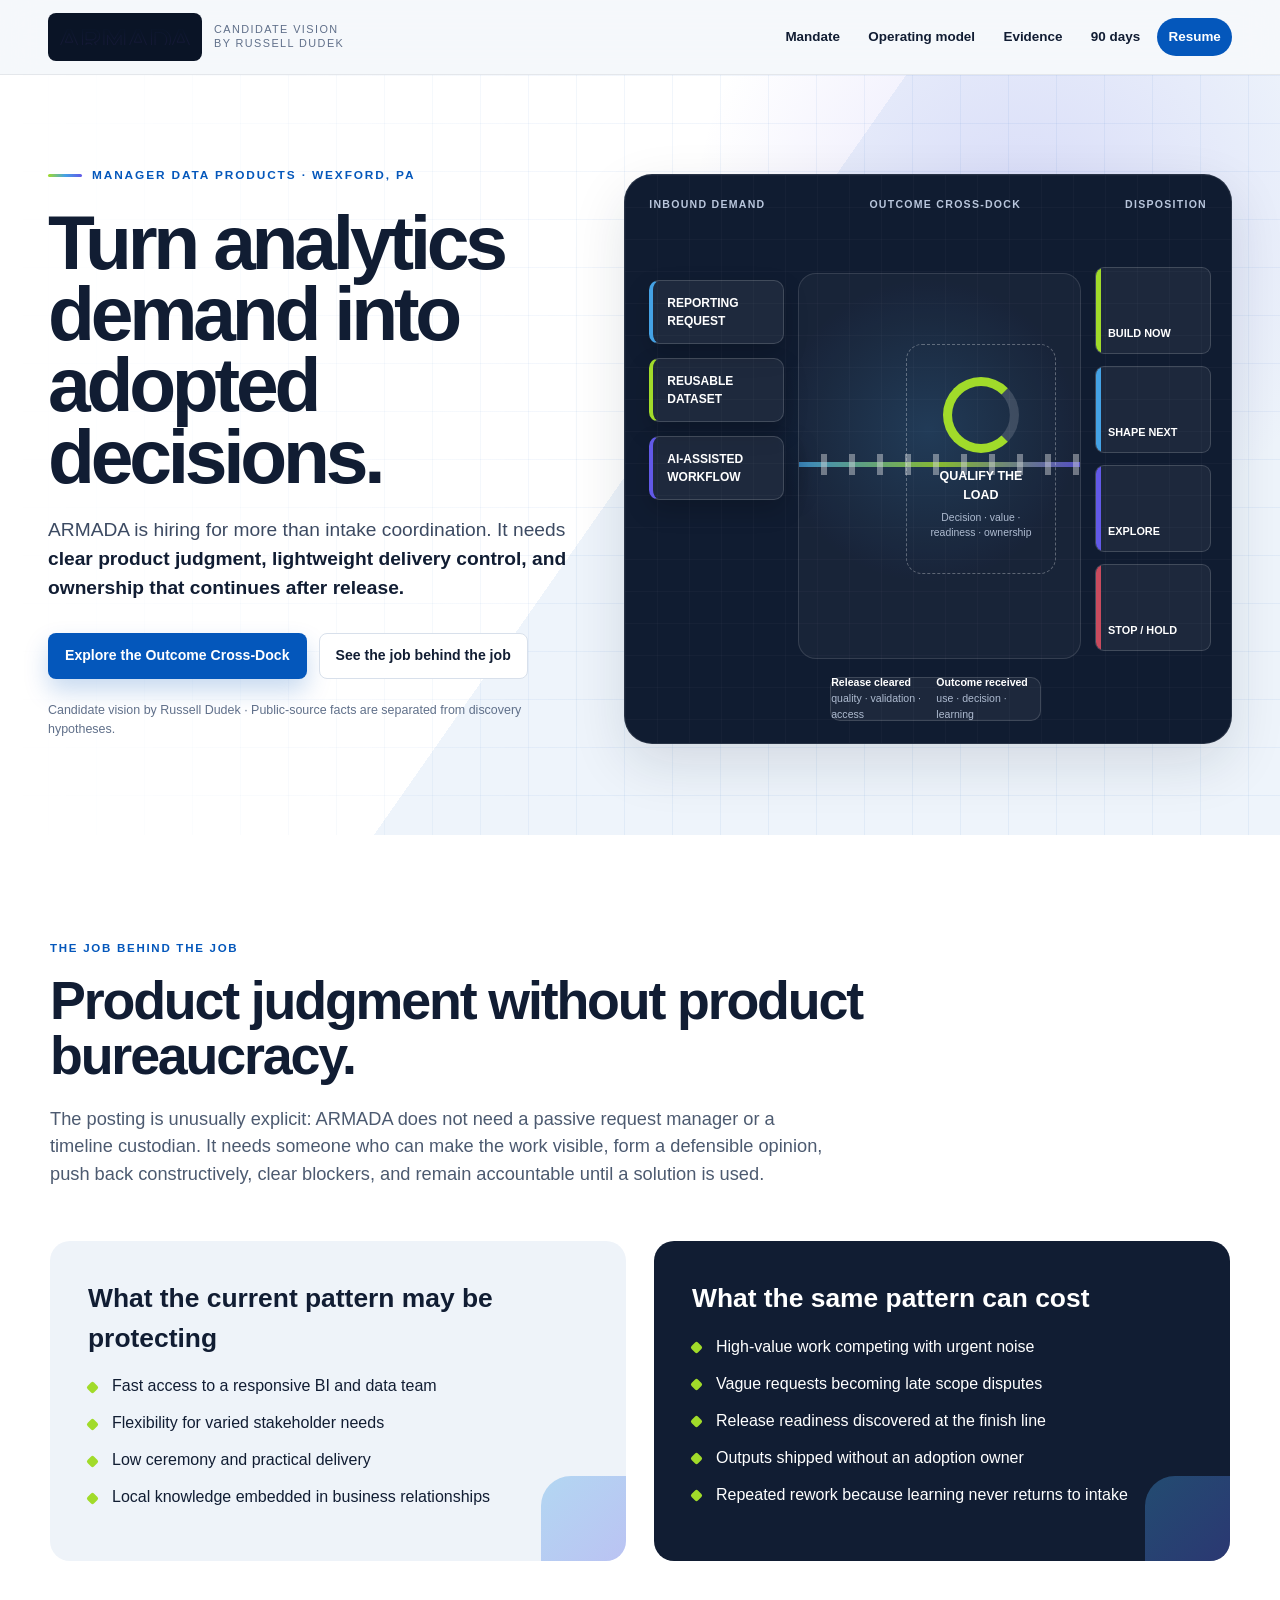
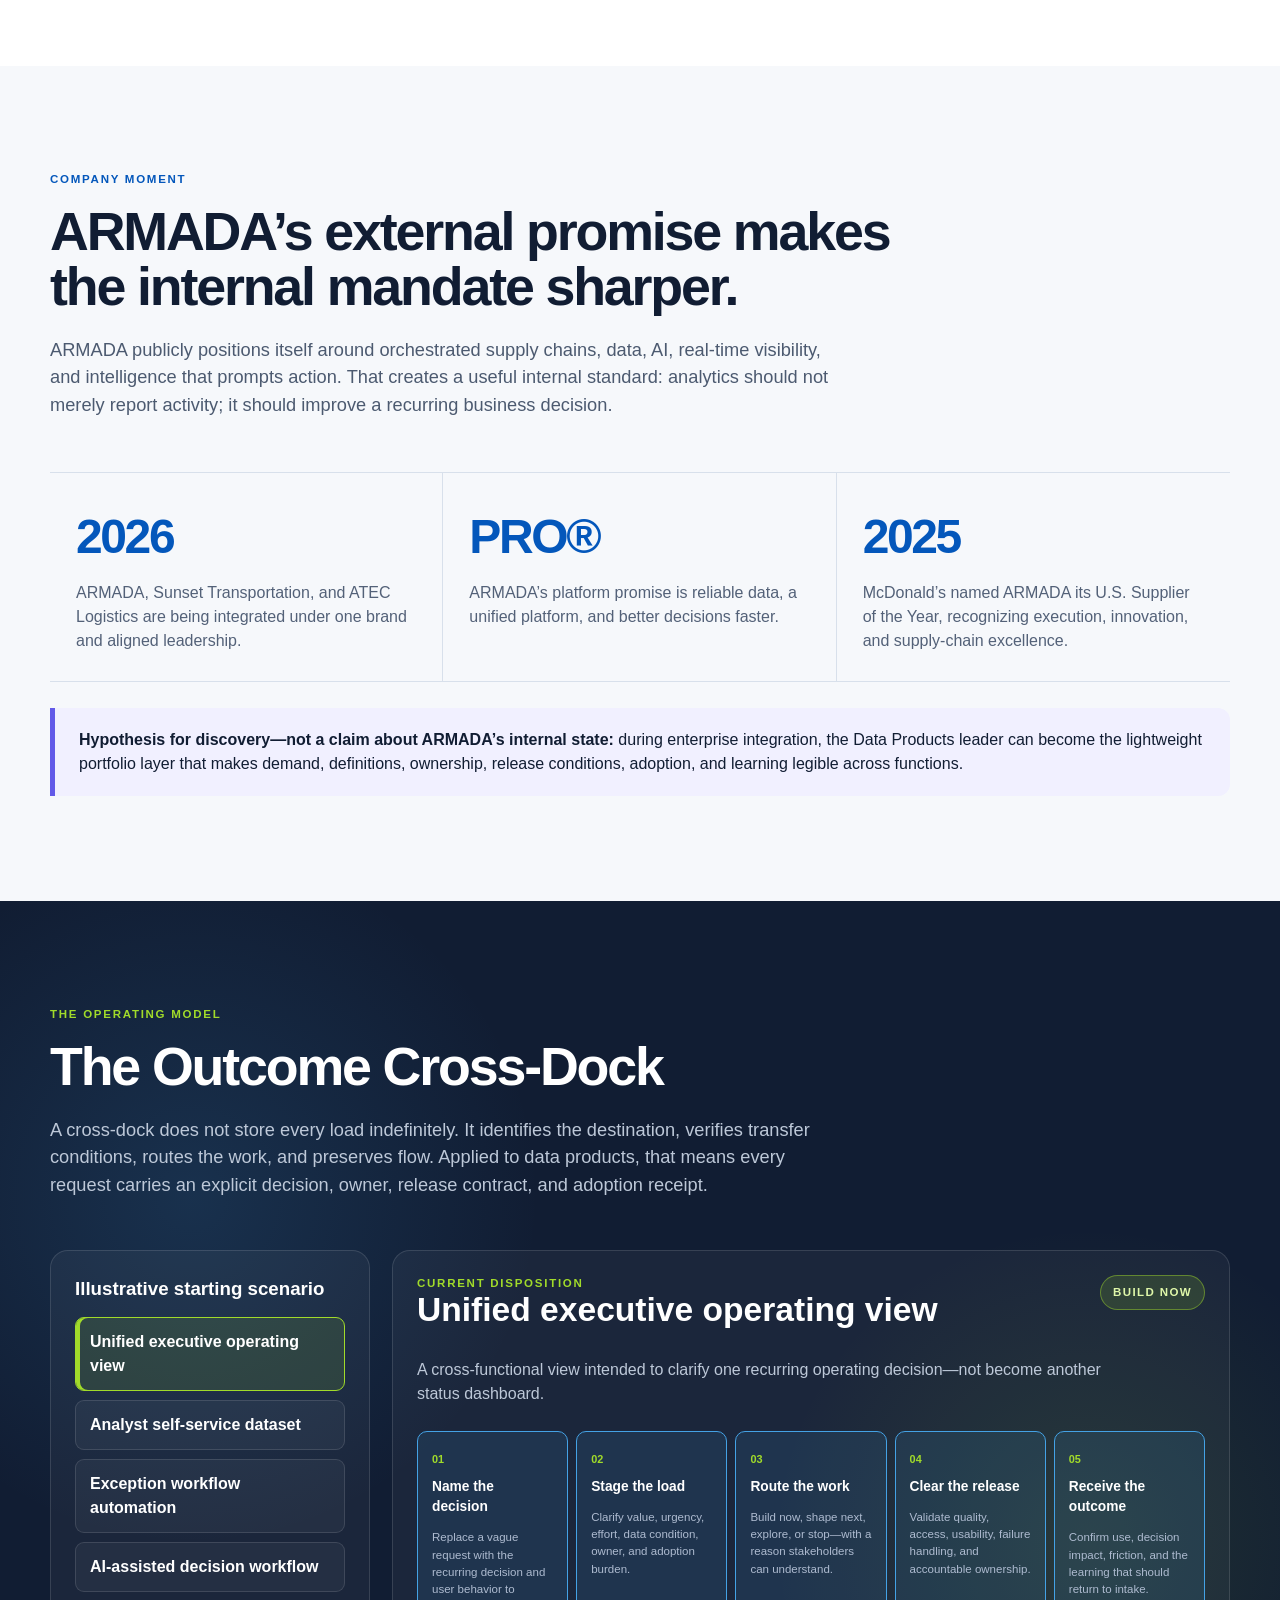
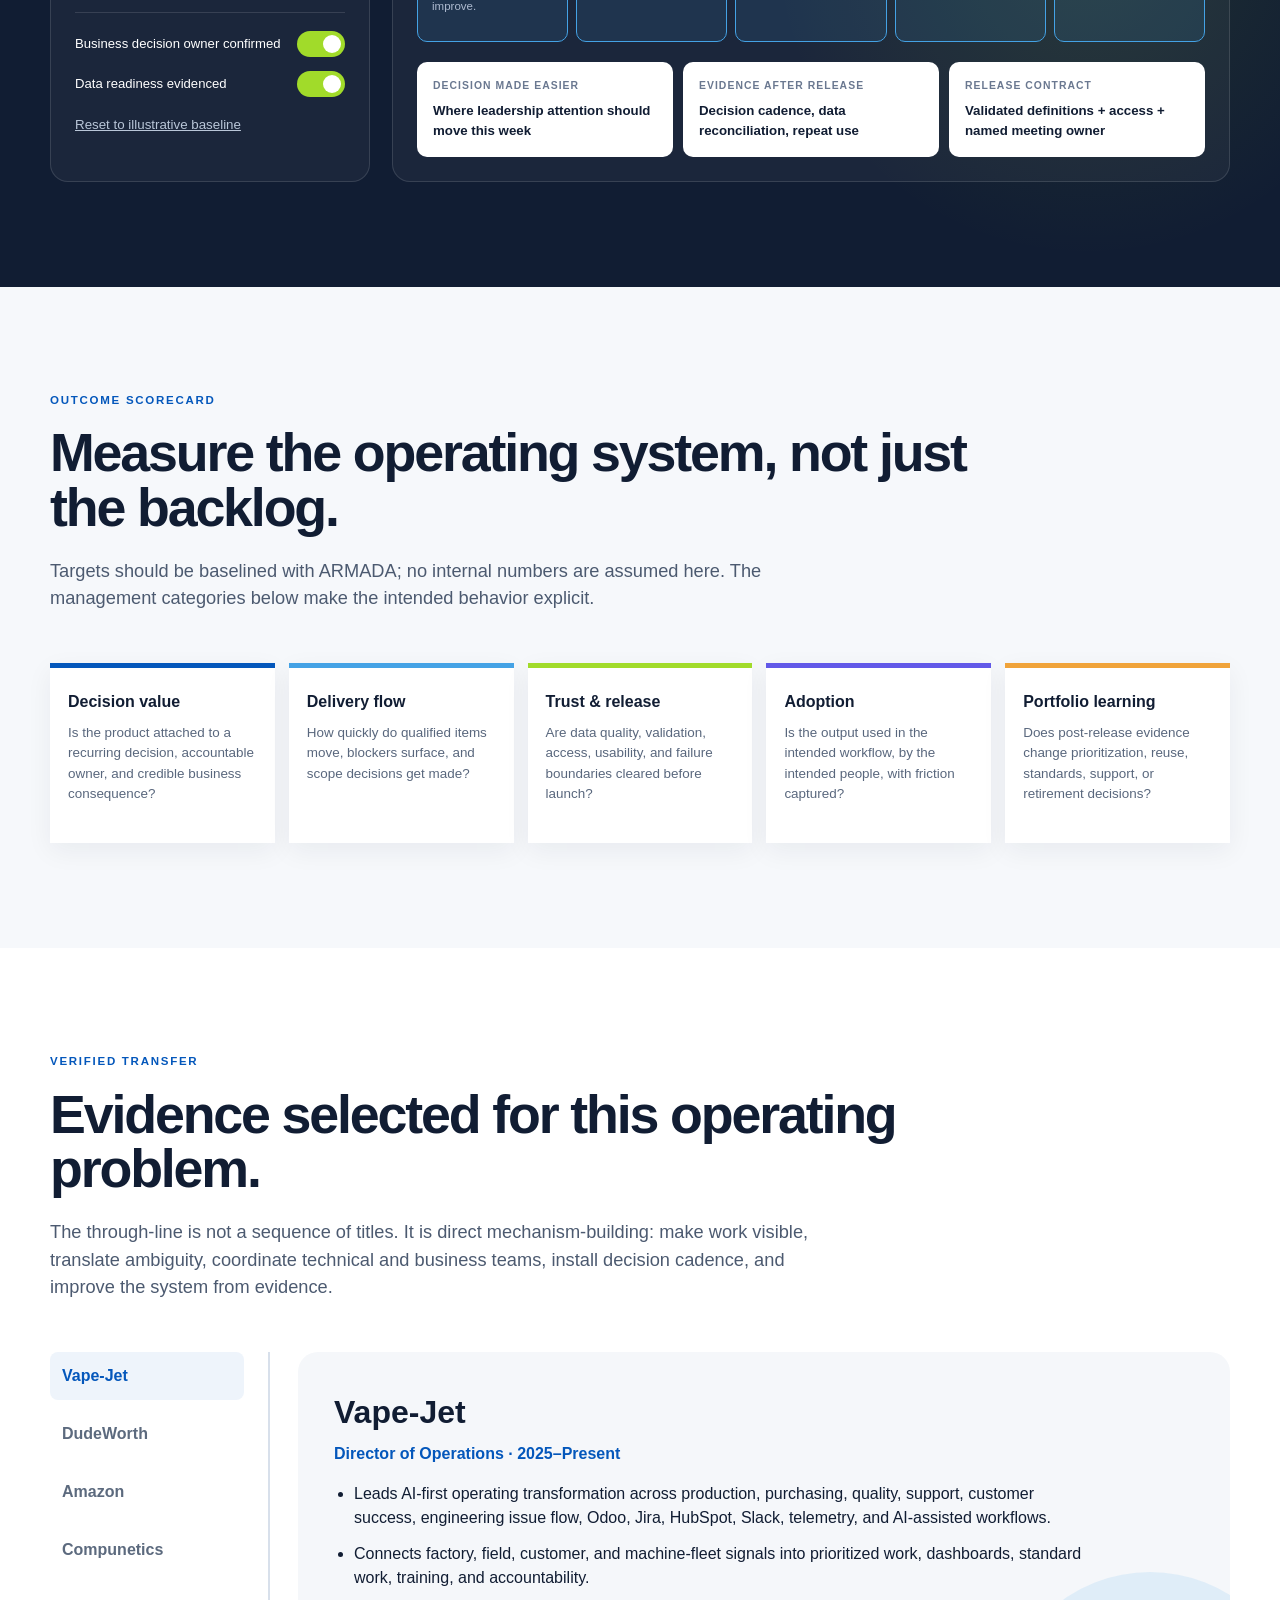
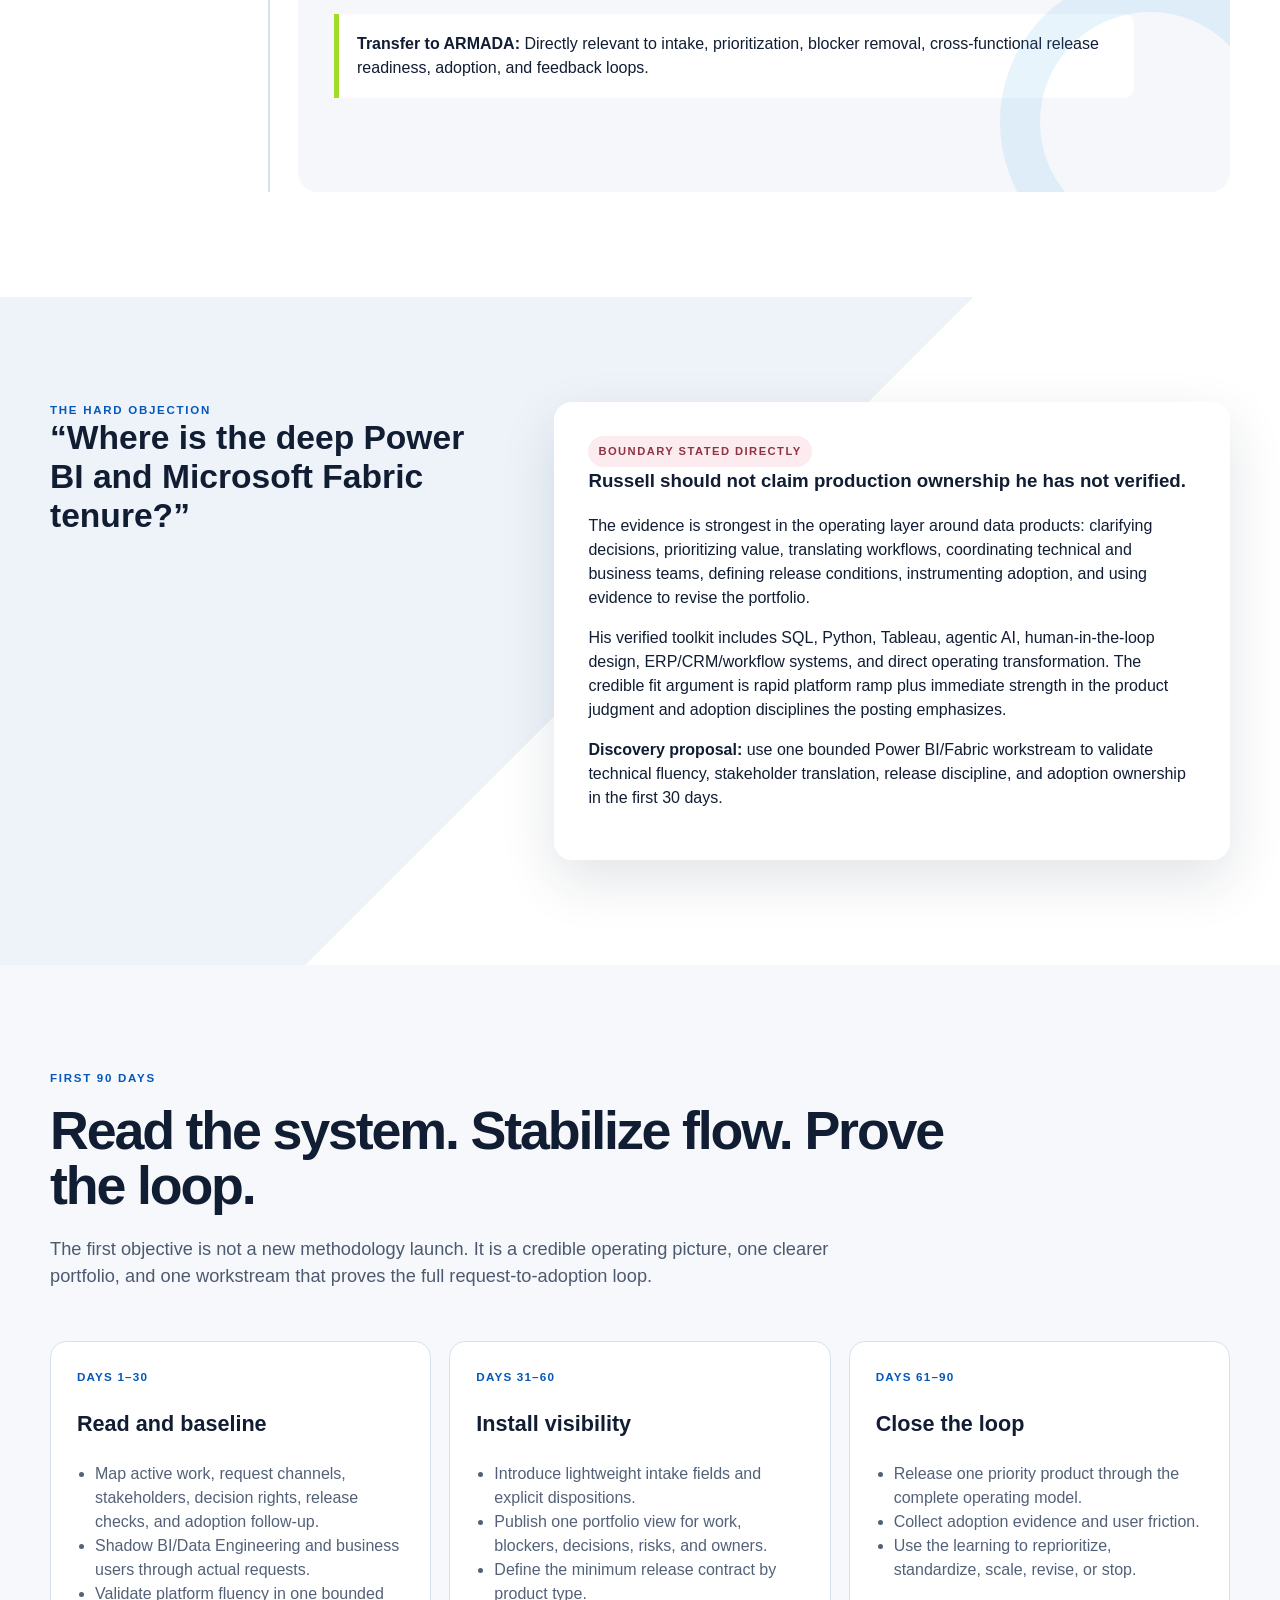
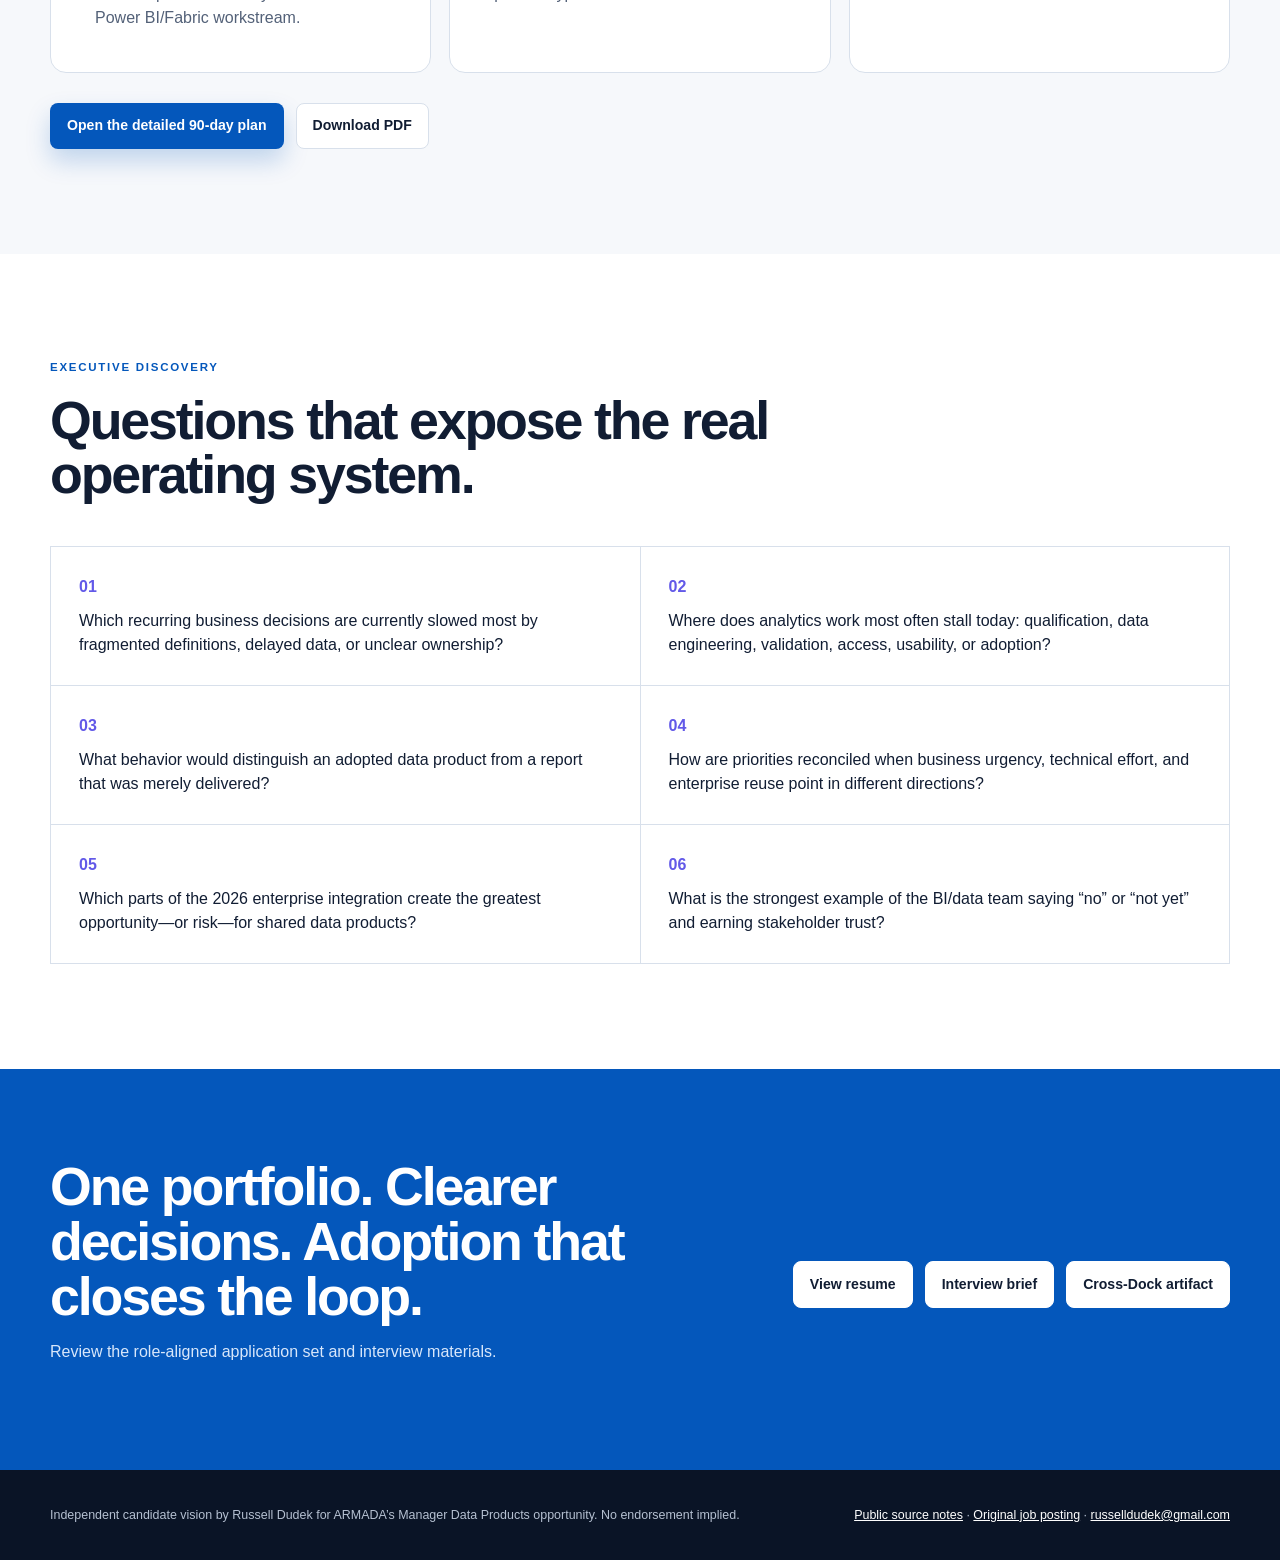
==== index.html @ 0deaf20b "Materialize ARMADA brand asset and campaign PDFs" ====
<!doctype html><html lang="en"><head><meta charset="utf-8"><meta name="viewport" content="width=device-width,initial-scale=1"><title>Russell Dudek | ARMADA Manager Data Products Candidate Vision</title><meta name="description" content="An independent candidate vision for turning analytics demand into adopted decision products at ARMADA Supply Chain Solutions."><link rel="stylesheet" href="styles.css"></head><body>
<a class="skip-link" href="#main">Skip to content</a><header class="site-header"><div class="nav-wrap">
<a class="brand-lockup" href="index.html"><img src="assets/brand/armada-logo-official.svg" alt="ARMADA Supply Chain Solutions"><span>Candidate vision<br>by Russell Dudek</span></a>
<button class="mobile-toggle" aria-expanded="false" aria-controls="siteNav">Menu</button>
<nav class="nav-links" id="siteNav" aria-label="Primary navigation">
<a href="#mandate">Mandate</a><a href="#model">Operating model</a><a href="#evidence">Evidence</a><a href="#entry">90 days</a><a href="resume.html" class="nav-cta">Resume</a>
</nav></div></header><main id="main">
<section class="hero"><div class="hero-inner"><div class="hero-copy"><div class="eyebrow">Manager Data Products · Wexford, PA</div><h1>Turn analytics demand into adopted decisions.</h1><p>ARMADA is hiring for more than intake coordination. It needs <strong>clear product judgment, lightweight delivery control, and ownership that continues after release.</strong></p><div class="hero-actions"><a class="btn btn-primary" href="#model">Explore the Outcome Cross-Dock</a><a class="btn btn-secondary" href="#mandate">See the job behind the job</a></div><p class="hero-note">Candidate vision by Russell Dudek · Public-source facts are separated from discovery hypotheses.</p></div>
<div class="crossdock" role="img" aria-label="Animated Outcome Cross-Dock moving analytics demand through decision qualification, release gates, and adoption evidence"><div class="dock-label"><span>Inbound demand</span><span>Outcome cross-dock</span><span>Disposition</span></div><div class="inbound-stack"><div class="load-card">REPORTING<br>REQUEST</div><div class="load-card">REUSABLE<br>DATASET</div><div class="load-card">AI-ASSISTED<br>WORKFLOW</div></div><div class="dock-floor"><div class="transfer-path"></div><div class="transfer-load">DECISION<br>PRODUCT</div><div class="decision-bay"><div class="ring"></div><strong>QUALIFY THE LOAD</strong><span>Decision · value · readiness · ownership</span></div></div><div class="outbound-doors"><div class="door">BUILD NOW</div><div class="door">SHAPE NEXT</div><div class="door">EXPLORE</div><div class="door">STOP / HOLD</div></div><div class="adoption-receipt"><span><strong>Release cleared</strong> quality · validation · access</span><span><strong>Outcome received</strong> use · decision · learning</span></div></div></div></section>

<section class="section tension-section" id="mandate"><div class="section-inner"><div class="kicker">The job behind the job</div><h2>Product judgment without product bureaucracy.</h2><p class="lede">The posting is unusually explicit: ARMADA does not need a passive request manager or a timeline custodian. It needs someone who can make the work visible, form a defensible opinion, push back constructively, clear blockers, and remain accountable until a solution is used.</p><div class="tension-grid"><article class="tension-panel"><h3>What the current pattern may be protecting</h3><ul><li>Fast access to a responsive BI and data team</li><li>Flexibility for varied stakeholder needs</li><li>Low ceremony and practical delivery</li><li>Local knowledge embedded in business relationships</li></ul><div class="tension-bridge"></div></article><article class="tension-panel"><h3>What the same pattern can cost</h3><ul><li>High-value work competing with urgent noise</li><li>Vague requests becoming late scope disputes</li><li>Release readiness discovered at the finish line</li><li>Outputs shipped without an adoption owner</li><li>Repeated rework because learning never returns to intake</li></ul><div class="tension-bridge"></div></article></div></div></section>

<section class="section"><div class="section-inner"><div class="kicker">Company moment</div><h2>ARMADA’s external promise makes the internal mandate sharper.</h2><p class="lede">ARMADA publicly positions itself around orchestrated supply chains, data, AI, real-time visibility, and intelligence that prompts action. That creates a useful internal standard: analytics should not merely report activity; it should improve a recurring business decision.</p><div class="moment-strip"><div class="moment"><div class="num">2026</div><p>ARMADA, Sunset Transportation, and ATEC Logistics are being integrated under one brand and aligned leadership.</p></div><div class="moment"><div class="num">PRO®</div><p>ARMADA’s platform promise is reliable data, a unified platform, and better decisions faster.</p></div><div class="moment"><div class="num">2025</div><p>McDonald’s named ARMADA its U.S. Supplier of the Year, recognizing execution, innovation, and supply-chain excellence.</p></div></div><div class="hypothesis"><strong>Hypothesis for discovery—not a claim about ARMADA’s internal state:</strong> during enterprise integration, the Data Products leader can become the lightweight portfolio layer that makes demand, definitions, ownership, release conditions, adoption, and learning legible across functions.</div></div></section>

<section class="section model-section" id="model"><div class="section-inner"><div class="kicker">The operating model</div><h2>The Outcome Cross-Dock</h2><p class="lede">A cross-dock does not store every load indefinitely. It identifies the destination, verifies transfer conditions, routes the work, and preserves flow. Applied to data products, that means every request carries an explicit decision, owner, release contract, and adoption receipt.</p><div class="model-lab"><aside class="scenario-panel"><h3>Illustrative starting scenario</h3><div class="scenario-tabs" role="tablist" aria-label="Data product scenarios"><button class="scenario-tab" role="tab" data-scenario="executive" aria-selected="true">Unified executive operating view</button><button class="scenario-tab" role="tab" data-scenario="selfservice" aria-selected="false">Analyst self-service dataset</button><button class="scenario-tab" role="tab" data-scenario="automation" aria-selected="false">Exception workflow automation</button><button class="scenario-tab" role="tab" data-scenario="ai" aria-selected="false">AI-assisted decision workflow</button></div><div class="control-box"><div class="switch-row"><span>Business decision owner confirmed</span><button id="ownerSwitch" class="switch" aria-label="Toggle business decision owner confirmed" aria-pressed="true"></button></div><div class="switch-row"><span>Data readiness evidenced</span><button id="readySwitch" class="switch" aria-label="Toggle data readiness evidenced" aria-pressed="true"></button></div><button id="resetScenario" class="reset-btn">Reset to illustrative baseline</button></div></aside><div class="result-panel" aria-live="polite"><div class="result-head"><div><div class="kicker">Current disposition</div><h3 id="resultTitle" class="result-title"></h3></div><span id="disposition" class="disposition"></span></div><p id="resultSummary" class="result-summary"></p><div class="route-map"><div class="route-step active"><span class="step-no">01</span><strong>Name the decision</strong><p>Replace a vague request with the recurring decision and user behavior to improve.</p></div><div class="route-step active"><span class="step-no">02</span><strong>Stage the load</strong><p>Clarify value, urgency, effort, data condition, owner, and adoption burden.</p></div><div class="route-step active"><span class="step-no">03</span><strong>Route the work</strong><p>Build now, shape next, explore, or stop—with a reason stakeholders can understand.</p></div><div class="route-step active"><span class="step-no">04</span><strong>Clear the release</strong><p>Validate quality, access, usability, failure handling, and accountable ownership.</p></div><div class="route-step active"><span class="step-no">05</span><strong>Receive the outcome</strong><p>Confirm use, decision impact, friction, and the learning that should return to intake.</p></div></div><div class="evidence-grid"><div class="evidence-cell"><span>Decision made easier</span><strong id="decisionText"></strong></div><div class="evidence-cell"><span>Evidence after release</span><strong id="evidenceText"></strong></div><div class="evidence-cell"><span>Release contract</span><strong id="releaseText"></strong></div></div></div></div></div></section>

<section class="section"><div class="section-inner"><div class="kicker">Outcome scorecard</div><h2>Measure the operating system, not just the backlog.</h2><p class="lede">Targets should be baselined with ARMADA; no internal numbers are assumed here. The management categories below make the intended behavior explicit.</p><div class="scorecard"><article class="metric"><h3>Decision value</h3><p>Is the product attached to a recurring decision, accountable owner, and credible business consequence?</p></article><article class="metric"><h3>Delivery flow</h3><p>How quickly do qualified items move, blockers surface, and scope decisions get made?</p></article><article class="metric"><h3>Trust & release</h3><p>Are data quality, validation, access, usability, and failure boundaries cleared before launch?</p></article><article class="metric"><h3>Adoption</h3><p>Is the output used in the intended workflow, by the intended people, with friction captured?</p></article><article class="metric"><h3>Portfolio learning</h3><p>Does post-release evidence change prioritization, reuse, standards, support, or retirement decisions?</p></article></div></div></section>

<section class="section proof-section" id="evidence"><div class="section-inner"><div class="kicker">Verified transfer</div><h2>Evidence selected for this operating problem.</h2><p class="lede">The through-line is not a sequence of titles. It is direct mechanism-building: make work visible, translate ambiguity, coordinate technical and business teams, install decision cadence, and improve the system from evidence.</p><div class="proof-map"><div class="proof-rail" role="tablist" aria-label="Candidate evidence"><button data-proof="vape" aria-selected="true">Vape-Jet</button><button data-proof="dudeworth" aria-selected="false">DudeWorth</button><button data-proof="amazon" aria-selected="false">Amazon</button><button data-proof="compunetics" aria-selected="false">Compunetics</button></div><article class="proof-detail"><h3 id="proofOrg">Vape-Jet</h3><div id="proofRole" class="proof-role">Director of Operations · 2025–Present</div><ul id="proofBullets"><li>Leads AI-first operating transformation across production, purchasing, quality, support, customer success, engineering issue flow, Odoo, Jira, HubSpot, Slack, telemetry, and AI-assisted workflows.</li><li>Connects factory, field, customer, and machine-fleet signals into prioritized work, dashboards, standard work, training, and accountability.</li></ul><div class="proof-transfer"><strong>Transfer to ARMADA:</strong> <span id="proofTransfer">Directly relevant to intake, prioritization, blocker removal, cross-functional release readiness, adoption, and feedback loops.</span></div></article></div></div></section>

<section class="section objection-section"><div class="section-inner objection-wrap"><div><div class="kicker">The hard objection</div><div class="objection-question">“Where is the deep Power BI and Microsoft Fabric tenure?”</div></div><article class="objection-answer"><span class="boundary">Boundary stated directly</span><h3>Russell should not claim production ownership he has not verified.</h3><p>The evidence is strongest in the operating layer around data products: clarifying decisions, prioritizing value, translating workflows, coordinating technical and business teams, defining release conditions, instrumenting adoption, and using evidence to revise the portfolio.</p><p>His verified toolkit includes SQL, Python, Tableau, agentic AI, human-in-the-loop design, ERP/CRM/workflow systems, and direct operating transformation. The credible fit argument is rapid platform ramp plus immediate strength in the product judgment and adoption disciplines the posting emphasizes.</p><p><strong>Discovery proposal:</strong> use one bounded Power BI/Fabric workstream to validate technical fluency, stakeholder translation, release discipline, and adoption ownership in the first 30 days.</p></article></div></section>

<section class="section" id="entry"><div class="section-inner"><div class="kicker">First 90 days</div><h2>Read the system. Stabilize flow. Prove the loop.</h2><p class="lede">The first objective is not a new methodology launch. It is a credible operating picture, one clearer portfolio, and one workstream that proves the full request-to-adoption loop.</p><div class="plan-track"><article class="phase"><div class="phase-day">Days 1–30</div><h3>Read and baseline</h3><ul><li>Map active work, request channels, stakeholders, decision rights, release checks, and adoption follow-up.</li><li>Shadow BI/Data Engineering and business users through actual requests.</li><li>Validate platform fluency in one bounded Power BI/Fabric workstream.</li></ul></article><article class="phase"><div class="phase-day">Days 31–60</div><h3>Install visibility</h3><ul><li>Introduce lightweight intake fields and explicit dispositions.</li><li>Publish one portfolio view for work, blockers, decisions, risks, and owners.</li><li>Define the minimum release contract by product type.</li></ul></article><article class="phase"><div class="phase-day">Days 61–90</div><h3>Close the loop</h3><ul><li>Release one priority product through the complete operating model.</li><li>Collect adoption evidence and user friction.</li><li>Use the learning to reprioritize, standardize, scale, revise, or stop.</li></ul></article></div><div class="hero-actions"><a class="btn btn-primary" href="90-day-plan.html">Open the detailed 90-day plan</a><a class="btn btn-secondary" href="docs/Russell-Dudek-ARMADA-90-Day-Plan.pdf">Download PDF</a></div></div></section>

<section class="section questions-section"><div class="section-inner"><div class="kicker">Executive discovery</div><h2>Questions that expose the real operating system.</h2><div class="question-list"><div class="question">Which recurring business decisions are currently slowed most by fragmented definitions, delayed data, or unclear ownership?</div><div class="question">Where does analytics work most often stall today: qualification, data engineering, validation, access, usability, or adoption?</div><div class="question">What behavior would distinguish an adopted data product from a report that was merely delivered?</div><div class="question">How are priorities reconciled when business urgency, technical effort, and enterprise reuse point in different directions?</div><div class="question">Which parts of the 2026 enterprise integration create the greatest opportunity—or risk—for shared data products?</div><div class="question">What is the strongest example of the BI/data team saying “no” or “not yet” and earning stakeholder trust?</div></div></div></section>

<section class="cta"><div class="cta-inner"><div><h2>One portfolio. Clearer decisions. Adoption that closes the loop.</h2><p>Review the role-aligned application set and interview materials.</p></div><div class="hero-actions"><a class="btn btn-secondary" href="resume.html">View resume</a><a class="btn btn-secondary" href="interview-brief.html">Interview brief</a><a class="btn btn-secondary" href="outcome-cross-dock.html">Cross-Dock artifact</a></div></div></section>
</main><footer class="site-footer"><div class="footer-inner"><div>Independent candidate vision by Russell Dudek for ARMADA’s Manager Data Products opportunity. No endorsement implied.</div><div><a href="sources.html">Public source notes</a> · <a href="https://recruiting.ultipro.com/ARM1006ARPA/JobBoard/52d9cac6-58d0-401d-a11a-1d09089cd8ee/OpportunityDetail?opportunityId=619975ba-7634-41ce-a107-0a702ebdc30f&source=LinkedIn">Original job posting</a> · <a href="mailto:russelldudek@gmail.com">russelldudek@gmail.com</a></div></div></footer><script src="app.js"></script></body></html>
---- styles.css ----
@import url("brand-tokens.css");
* { box-sizing: border-box; }
html { scroll-behavior: smooth; }
body { margin:0; font-family: Lato, "Helvetica Neue", sans-serif; color:var(--brand-ink); background:var(--brand-paper); line-height:1.5; }
a { color:inherit; }
img { max-width:100%; }
button, a { -webkit-tap-highlight-color: transparent; }
.skip-link { position:absolute; left:-9999px; top:0; z-index:1000; background:#fff; padding:.75rem 1rem; }
.skip-link:focus { left:1rem; top:1rem; }
.site-header { position:sticky; top:0; z-index:50; backdrop-filter: blur(18px); background:rgba(246,248,251,.9); border-bottom:1px solid rgba(17,29,51,.08); }
.nav-wrap { max-width:1240px; margin:auto; min-height:74px; padding:10px 28px; display:flex; align-items:center; gap:24px; }
.brand-lockup { display:flex; align-items:center; gap:12px; text-decoration:none; min-width:260px; }
.brand-lockup img { width:154px; height:48px; object-fit:contain; object-position:left center; background:#0a1426; border-radius:8px; padding:8px 10px; box-sizing:border-box; }
.brand-lockup span { font-size:.68rem; line-height:1.25; color:var(--brand-muted); text-transform:uppercase; letter-spacing:.13em; }
.nav-links { margin-left:auto; display:flex; gap:6px; align-items:center; }
.nav-links a { text-decoration:none; font-size:.84rem; font-weight:700; padding:.55rem .7rem; border-radius:999px; }
.nav-links a:hover, .nav-links a:focus-visible { background:#fff; outline:none; box-shadow:0 0 0 2px var(--brand-sky); }
.nav-cta { background:var(--brand-blue)!important; color:#fff!important; }
.mobile-toggle { display:none; margin-left:auto; border:0; background:#fff; border-radius:10px; padding:.65rem; font-weight:800; }
main { overflow:hidden; }
.hero { position:relative; min-height:760px; display:grid; align-items:center; background:
 radial-gradient(circle at 80% 20%, rgba(98,89,232,.16), transparent 28%),
 linear-gradient(125deg, #fff 0 50%, #eef4fb 50% 100%); }
.hero:before { content:""; position:absolute; inset:0; pointer-events:none; background-image:linear-gradient(rgba(4,87,187,.055) 1px, transparent 1px),linear-gradient(90deg,rgba(4,87,187,.055) 1px,transparent 1px); background-size:48px 48px; mask-image:linear-gradient(90deg,transparent 0,#000 48%,#000 100%); }
.hero-inner { position:relative; max-width:1240px; width:100%; margin:auto; padding:76px 28px 68px; display:grid; grid-template-columns:minmax(0,.93fr) minmax(540px,1.07fr); gap:48px; align-items:center; }
.eyebrow { display:flex; align-items:center; gap:10px; font-size:.74rem; text-transform:uppercase; letter-spacing:.16em; font-weight:900; color:var(--brand-blue); }
.eyebrow:before { content:""; width:34px; height:3px; background:linear-gradient(90deg,var(--brand-lime),var(--brand-sky),var(--brand-violet)); border-radius:3px; }
h1 { font-size:clamp(3.2rem,6vw,6.15rem); line-height:.93; letter-spacing:-.055em; margin:22px 0 24px; max-width:780px; }
.hero-copy p { font-size:1.2rem; color:#3c4a62; max-width:620px; }
.hero-copy strong { color:var(--brand-ink); }
.hero-actions { margin-top:30px; display:flex; flex-wrap:wrap; gap:12px; }
.btn { display:inline-flex; align-items:center; justify-content:center; gap:8px; min-height:46px; padding:.74rem 1rem; border-radius:8px; text-decoration:none; border:1px solid transparent; font-weight:900; font-size:.88rem; cursor:pointer; }
.btn-primary { background:var(--brand-blue); color:#fff; box-shadow:0 12px 24px rgba(4,87,187,.22); }
.btn-secondary { background:#fff; border-color:var(--line); color:var(--brand-ink); }
.hero-note { margin-top:22px; font-size:.78rem!important; color:var(--brand-muted)!important; }
.crossdock { position:relative; min-height:570px; background:#101c31; color:#fff; border-radius:28px; box-shadow:var(--shadow); overflow:hidden; border:1px solid rgba(255,255,255,.1); }
.crossdock:before { content:""; position:absolute; inset:0; background:radial-gradient(circle at 50% 45%, rgba(68,162,229,.18),transparent 35%),linear-gradient(90deg,rgba(255,255,255,.025) 1px,transparent 1px),linear-gradient(rgba(255,255,255,.025) 1px,transparent 1px); background-size:auto,32px 32px,32px 32px; }
.dock-label { position:absolute; top:22px; left:24px; right:24px; display:flex; justify-content:space-between; z-index:3; text-transform:uppercase; letter-spacing:.12em; font-size:.66rem; font-weight:900; color:#b9c6dc; }
.inbound-stack { position:absolute; left:24px; top:105px; width:135px; display:grid; gap:14px; z-index:2; }
.load-card { padding:13px 14px; border:1px solid rgba(255,255,255,.16); border-left:4px solid var(--brand-sky); border-radius:10px; background:rgba(255,255,255,.06); box-shadow:0 10px 24px rgba(0,0,0,.18); font-size:.75rem; font-weight:800; }
.load-card:nth-child(2) { border-left-color:var(--brand-lime); }
.load-card:nth-child(3) { border-left-color:var(--brand-violet); }
.dock-floor { position:absolute; left:173px; right:150px; top:98px; bottom:84px; border:1px solid rgba(255,255,255,.12); border-radius:18px; background:rgba(255,255,255,.035); overflow:hidden; }
.transfer-path { position:absolute; left:0; right:0; top:49%; height:5px; background:linear-gradient(90deg,var(--brand-sky),var(--brand-lime),var(--brand-violet)); opacity:.8; }
.transfer-path:after { content:""; position:absolute; inset:-8px 0; background:repeating-linear-gradient(90deg,transparent 0 22px,rgba(255,255,255,.48) 22px 28px); animation:pathMove 2.2s linear infinite; }
@keyframes pathMove { to { transform:translateX(28px); } }
.transfer-load { position:absolute; left:-80px; top:calc(49% - 27px); width:76px; height:52px; border-radius:8px; background:#fff; color:var(--brand-ink); box-shadow:0 0 0 4px rgba(68,162,229,.22),0 10px 25px rgba(0,0,0,.3); display:grid; place-items:center; font-size:.65rem; font-weight:900; text-align:center; animation:loadRoute 7s cubic-bezier(.45,0,.55,1) infinite; z-index:3; }
@keyframes loadRoute { 0%,8%{left:-80px;opacity:0} 14%{opacity:1} 42%{left:44%;} 58%{left:44%; transform:translateY(0)} 72%{left:78%; transform:translateY(-92px)} 90%{left:104%; transform:translateY(-92px);opacity:1} 100%{left:104%;transform:translateY(-92px);opacity:0} }
.decision-bay { position:absolute; left:38%; top:70px; width:150px; height:230px; border:1px dashed rgba(255,255,255,.3); border-radius:16px; display:flex; flex-direction:column; justify-content:center; align-items:center; padding:14px; text-align:center; z-index:2; }
.decision-bay .ring { width:76px; height:76px; border:9px solid var(--brand-lime); border-right-color:rgba(255,255,255,.15); border-radius:50%; animation:turn 5s linear infinite; }
@keyframes turn { to { transform:rotate(360deg); } }
.decision-bay strong { margin-top:14px; font-size:.78rem; }
.decision-bay span { font-size:.65rem; color:#aebbd0; margin-top:5px; }
.outbound-doors { position:absolute; right:20px; top:92px; bottom:92px; width:116px; display:grid; grid-template-rows:repeat(4,1fr); gap:12px; z-index:2; }
.door { position:relative; border:1px solid rgba(255,255,255,.16); border-radius:9px; background:rgba(255,255,255,.055); padding:12px; font-size:.68rem; font-weight:900; display:flex; align-items:flex-end; overflow:hidden; }
.door:before { content:""; position:absolute; left:0; top:0; bottom:0; width:5px; background:var(--brand-lime); }
.door:nth-child(2):before { background:var(--brand-sky); }
.door:nth-child(3):before { background:var(--brand-violet); }
.door:nth-child(4):before { background:var(--dock-red); }
.adoption-receipt { position:absolute; left:205px; right:190px; bottom:22px; height:44px; border:1px solid rgba(255,255,255,.15); background:rgba(255,255,255,.055); border-radius:10px; display:flex; align-items:center; justify-content:space-around; font-size:.66rem; color:#aebbd0; z-index:2; }
.adoption-receipt strong { color:#fff; }
.section { padding:105px 28px; }
.section-inner { max-width:1180px; margin:auto; }
.kicker { text-transform:uppercase; letter-spacing:.15em; font-size:.72rem; font-weight:900; color:var(--brand-blue); }
h2 { font-size:clamp(2.2rem,4.2vw,4.3rem); line-height:1.02; letter-spacing:-.04em; margin:16px 0 22px; max-width:920px; }
.lede { max-width:780px; font-size:1.14rem; color:#4c5a70; }
.tension-section { background:#fff; }
.tension-grid { margin-top:54px; display:grid; grid-template-columns:1fr 1fr; gap:28px; }
.tension-panel { position:relative; min-height:320px; border-radius:20px; padding:38px; overflow:hidden; }
.tension-panel:first-child { background:#eef3f9; }
.tension-panel:last-child { background:var(--brand-ink); color:#fff; }
.tension-panel h3 { font-size:1.65rem; margin:0 0 16px; }
.tension-panel ul { margin:0; padding:0; list-style:none; display:grid; gap:13px; }
.tension-panel li { padding-left:24px; position:relative; }
.tension-panel li:before { content:""; position:absolute; left:0; top:.55em; width:9px; height:9px; border-radius:2px; background:var(--brand-lime); transform:rotate(45deg); }
.tension-bridge { position:absolute; width:110px; height:110px; right:-25px; bottom:-25px; border-radius:30px 0 0 0; background:linear-gradient(135deg,var(--brand-sky),var(--brand-violet)); opacity:.35; }
.moment-strip { margin-top:54px; display:grid; grid-template-columns:repeat(3,1fr); border-top:1px solid var(--line); border-bottom:1px solid var(--line); }
.moment { padding:28px 26px; border-right:1px solid var(--line); }
.moment:last-child { border-right:0; }
.moment .num { font-size:3rem; font-weight:900; letter-spacing:-.05em; color:var(--brand-blue); }
.moment p { margin:8px 0 0; color:#536178; }
.hypothesis { margin-top:26px; border-left:5px solid var(--brand-violet); background:#f1f0ff; padding:20px 24px; border-radius:0 12px 12px 0; }
.model-section { background:var(--brand-ink); color:#fff; position:relative; }
.model-section:before { content:""; position:absolute; inset:0; background:radial-gradient(circle at 15% 30%,rgba(68,162,229,.15),transparent 27%),radial-gradient(circle at 85% 65%,rgba(161,219,42,.1),transparent 25%); }
.model-section .section-inner { position:relative; }
.model-section .kicker { color:var(--brand-lime); }
.model-section .lede { color:#bdc8d8; }
.model-lab { margin-top:52px; display:grid; grid-template-columns:320px 1fr; gap:22px; }
.scenario-panel, .result-panel { border:1px solid rgba(255,255,255,.12); border-radius:18px; background:rgba(255,255,255,.045); padding:24px; }
.scenario-panel h3, .result-panel h3 { margin:0 0 14px; }
.scenario-tabs { display:grid; gap:9px; }
.scenario-tab { width:100%; text-align:left; color:#fff; background:rgba(255,255,255,.045); border:1px solid rgba(255,255,255,.12); border-radius:9px; padding:12px 14px; cursor:pointer; font:inherit; font-weight:800; }
.scenario-tab[aria-selected="true"] { border-color:var(--brand-lime); background:rgba(161,219,42,.12); box-shadow:inset 4px 0 var(--brand-lime); }
.control-box { margin-top:20px; border-top:1px solid rgba(255,255,255,.12); padding-top:18px; display:grid; gap:14px; }
.switch-row { display:flex; align-items:center; justify-content:space-between; gap:16px; font-size:.82rem; }
.switch { width:48px; height:26px; border-radius:20px; border:0; background:#48566d; cursor:pointer; position:relative; }
.switch:after { content:""; position:absolute; top:4px; left:4px; width:18px; height:18px; border-radius:50%; background:#fff; transition:transform .22s ease; }
.switch[aria-pressed="true"] { background:var(--brand-lime); }
.switch[aria-pressed="true"]:after { transform:translateX(22px); }
.reset-btn { margin-top:6px; border:0; background:transparent; color:#b9c6d8; text-decoration:underline; cursor:pointer; text-align:left; padding:0; }
.result-head { display:flex; justify-content:space-between; gap:18px; align-items:flex-start; }
.disposition { font-size:.72rem; font-weight:900; text-transform:uppercase; letter-spacing:.12em; padding:8px 12px; border-radius:999px; background:rgba(161,219,42,.14); color:#dff7a9; border:1px solid rgba(161,219,42,.45); }
.result-title { font-size:2.1rem; line-height:1.05; margin:7px 0 12px; }
.result-summary { color:#bdc8d8; max-width:720px; }
.route-map { margin-top:25px; display:grid; grid-template-columns:repeat(5,1fr); gap:8px; align-items:stretch; }
.route-step { min-height:142px; padding:14px; border:1px solid rgba(255,255,255,.12); border-radius:10px; position:relative; background:rgba(255,255,255,.035); }
.route-step.active { border-color:var(--brand-sky); background:rgba(68,162,229,.11); }
.route-step .step-no { color:var(--brand-lime); font-size:.68rem; font-weight:900; }
.route-step strong { display:block; margin-top:7px; font-size:.86rem; }
.route-step p { font-size:.72rem; color:#aebbd0; }
.evidence-grid { margin-top:20px; display:grid; grid-template-columns:repeat(3,1fr); gap:10px; }
.evidence-cell { padding:16px; background:#fff; color:var(--brand-ink); border-radius:10px; }
.evidence-cell span { display:block; font-size:.65rem; text-transform:uppercase; letter-spacing:.1em; color:#6a7890; font-weight:900; }
.evidence-cell strong { display:block; margin-top:7px; font-size:.83rem; }
.scorecard { margin-top:52px; display:grid; grid-template-columns:repeat(5,1fr); gap:14px; }
.metric { background:#fff; border-top:5px solid var(--brand-blue); padding:22px 18px; min-height:180px; box-shadow:0 8px 25px rgba(17,29,51,.06); }
.metric:nth-child(2){border-color:var(--brand-sky)} .metric:nth-child(3){border-color:var(--brand-lime)} .metric:nth-child(4){border-color:var(--brand-violet)} .metric:nth-child(5){border-color:var(--dock-orange)}
.metric h3 { margin:0 0 9px; font-size:1rem; }
.metric p { margin:0; font-size:.84rem; color:#59677d; }
.proof-section { background:#fff; }
.proof-map { margin-top:52px; display:grid; grid-template-columns:220px 1fr; gap:28px; }
.proof-rail { border-right:2px solid var(--line); padding-right:24px; display:grid; align-content:start; gap:10px; }
.proof-rail button { text-align:left; border:0; background:transparent; padding:12px; border-radius:8px; font:inherit; font-weight:900; cursor:pointer; color:#5c6a7e; }
.proof-rail button[aria-selected="true"] { background:#eef4fb; color:var(--brand-blue); }
.proof-detail { min-height:440px; border-radius:20px; background:#f5f7fa; padding:36px; position:relative; overflow:hidden; }
.proof-detail:after { content:""; position:absolute; width:220px; height:220px; border:40px solid rgba(68,162,229,.12); border-radius:50%; right:-70px; bottom:-80px; }
.proof-detail h3 { margin:0 0 6px; font-size:2rem; }
.proof-role { color:var(--brand-blue); font-weight:900; }
.proof-detail ul { max-width:760px; display:grid; gap:12px; padding-left:20px; }
.proof-transfer { margin-top:24px; padding:18px; background:#fff; border-left:5px solid var(--brand-lime); border-radius:0 10px 10px 0; max-width:800px; }
.objection-section { background:linear-gradient(135deg,#eef3f9 0 50%,#fff 50%); }
.objection-wrap { display:grid; grid-template-columns:.8fr 1.2fr; gap:54px; align-items:start; }
.objection-question { font-size:2.1rem; font-weight:900; line-height:1.15; }
.objection-answer { background:#fff; border-radius:18px; padding:34px; box-shadow:var(--shadow); }
.objection-answer h3 { margin-top:0; }
.boundary { display:inline-block; font-size:.7rem; text-transform:uppercase; letter-spacing:.13em; font-weight:900; color:#8d3343; background:#fdecef; padding:7px 10px; border-radius:999px; }
.plan-track { margin-top:52px; display:grid; grid-template-columns:repeat(3,1fr); gap:18px; }
.phase { background:#fff; border:1px solid var(--line); border-radius:16px; padding:26px; position:relative; }
.phase .phase-day { color:var(--brand-blue); font-size:.73rem; font-weight:900; text-transform:uppercase; letter-spacing:.1em; }
.phase h3 { font-size:1.35rem; }
.phase ul { padding-left:18px; color:#536178; }
.questions-section { background:#fff; }
.question-list { margin-top:44px; counter-reset:q; display:grid; grid-template-columns:1fr 1fr; gap:1px; background:var(--line); border:1px solid var(--line); }
.question { background:#fff; padding:28px; counter-increment:q; }
.question:before { content:counter(q,decimal-leading-zero); display:block; color:var(--brand-violet); font-weight:900; margin-bottom:10px; }
.cta { padding:90px 28px; background:var(--brand-blue); color:#fff; }
.cta-inner { max-width:1180px; margin:auto; display:grid; grid-template-columns:1fr auto; gap:40px; align-items:center; }
.cta h2 { margin:0; max-width:780px; }
.cta p { color:#d8e7fb; }
.cta .btn-secondary { border-color:#fff; }
.site-footer { background:#0a1426; color:#b5c0d1; padding:36px 28px; font-size:.78rem; }
.footer-inner { max-width:1180px; margin:auto; display:flex; justify-content:space-between; gap:24px; }
.footer-inner a { color:#fff; }

/* Document surfaces */
.doc-body { background:#e9eef5; }
.doc-toolbar { position:sticky; top:0; z-index:20; max-width:900px; margin:0 auto; padding:12px; display:flex; flex-wrap:wrap; gap:8px; background:rgba(233,238,245,.95); }
.doc-toolbar .spacer { flex:1; }
.doc-set { padding:20px 16px 60px; }
.sheet { width:8.5in; min-height:11in; margin:0 auto 22px; background:#fff; box-shadow:0 16px 46px rgba(17,29,51,.14); position:relative; padding:.52in .58in .52in; overflow:visible; }
.sheet + .sheet { page-break-before:always; }
.doc-header { display:grid; grid-template-columns:1fr auto; gap:22px; align-items:start; padding-bottom:12px; border-bottom:4px solid var(--brand-blue); }
.doc-name { font-size:24pt; line-height:1; font-weight:900; letter-spacing:-.035em; }
.doc-identity { font-size:10.5pt; color:var(--brand-blue); font-weight:900; margin-top:6px; }
.doc-contact { font-size:7.8pt; line-height:1.5; text-align:right; }
.doc-contact a { text-decoration:none; }
.doc-company { margin-top:9px; display:flex; align-items:center; gap:10px; font-size:7pt; color:#647189; text-transform:uppercase; letter-spacing:.09em; }
.doc-company img { width:118px; height:34px; object-fit:contain; object-position:left; background:#0a1426; border-radius:4px; padding:5px 7px; box-sizing:border-box; }
.doc-section { margin-top:14px; }
.doc-section-title { display:flex; align-items:center; gap:10px; font-size:9pt; text-transform:uppercase; letter-spacing:.12em; font-weight:900; color:var(--brand-blue); margin:0 0 8px; }
.doc-section-title:after { content:""; height:1px; background:var(--line); flex:1; }
.doc-summary { font-size:8.6pt; line-height:1.42; margin:10px 0; }
.capability-row { display:flex; flex-wrap:wrap; gap:5px; }
.capability { font-size:7.2pt; font-weight:800; background:#eef3f9; border:1px solid #dbe4ef; border-radius:999px; padding:4px 7px; }
.role { margin:11px 0; break-inside:avoid; }
.role-head { display:flex; justify-content:space-between; gap:12px; align-items:baseline; }
.role-title { font-size:9.4pt; font-weight:900; }
.role-org { color:var(--brand-blue); }
.role-date { font-size:7.5pt; color:#647189; white-space:nowrap; }
.role ul { margin:5px 0 0 15px; padding:0; font-size:7.65pt; line-height:1.34; }
.role li { margin-bottom:3px; }
.resume-grid { display:grid; grid-template-columns:1.35fr .65fr; gap:18px; }
.side-box { background:#f3f6fa; border-top:5px solid var(--brand-sky); padding:12px; margin-bottom:10px; break-inside:avoid; }
.side-box h3 { margin:0 0 7px; font-size:8.3pt; text-transform:uppercase; letter-spacing:.1em; }
.side-box p, .side-box li { font-size:7.25pt; line-height:1.35; }
.side-box ul { margin:0; padding-left:14px; }
.page-footer { position:absolute; left:.58in; right:.58in; bottom:.25in; border-top:1px solid var(--line); padding-top:6px; display:flex; justify-content:space-between; font-size:6.8pt; color:#6b788d; }
.continuation-header { display:flex; align-items:center; justify-content:space-between; border-bottom:3px solid var(--brand-blue); padding-bottom:8px; font-size:7pt; }
.continuation-header strong { font-size:13pt; }
.letter-date { margin-top:18px; font-size:8.5pt; }
.letter-address { margin:12px 0 18px; font-size:8.5pt; }
.letter-body { font-size:9.1pt; line-height:1.48; }
.letter-body p { margin:0 0 11px; }
.signature { margin-top:16px; }
.report-title { margin:18px 0 4px; font-size:24pt; line-height:1.02; letter-spacing:-.035em; }
.report-subtitle { color:#516079; font-size:10pt; max-width:6.6in; }
.report-grid-2 { display:grid; grid-template-columns:1fr 1fr; gap:13px; margin-top:14px; }
.report-card { border:1px solid var(--line); border-top:4px solid var(--brand-blue); padding:13px; break-inside:avoid; }
.report-card h3 { font-size:10pt; margin:0 0 7px; }
.report-card p, .report-card li { font-size:8pt; line-height:1.36; }
.report-card ul { padding-left:16px; margin:6px 0; }
.report-callout { margin-top:14px; padding:13px 16px; background:#eef4fb; border-left:5px solid var(--brand-lime); font-size:8.4pt; line-height:1.4; }
.report-table { width:100%; border-collapse:collapse; margin-top:12px; font-size:7.5pt; }
.report-table th, .report-table td { border:1px solid var(--line); padding:7px; vertical-align:top; }
.report-table th { background:#eef3f9; text-align:left; color:var(--brand-blue); }
.artifact-diagram { margin-top:16px; background:#111d33; color:#fff; border-radius:12px; padding:16px; }
.artifact-lanes { display:grid; grid-template-columns:repeat(5,1fr); gap:7px; }
.artifact-lane { min-height:105px; border:1px solid rgba(255,255,255,.18); border-top:5px solid var(--brand-sky); padding:9px; font-size:7pt; }
.artifact-lane:nth-child(2){border-color:var(--brand-lime)} .artifact-lane:nth-child(3){border-color:var(--brand-violet)} .artifact-lane:nth-child(4){border-color:var(--dock-orange)} .artifact-lane:nth-child(5){border-color:#fff}
.artifact-lane strong { font-size:8pt; display:block; margin-bottom:5px; }
.audit-note { font-size:7pt; color:#68768b; margin-top:10px; }

@media (max-width:980px){
  .nav-links { display:none; position:absolute; top:74px; left:12px; right:12px; background:#fff; padding:12px; border-radius:14px; box-shadow:var(--shadow); flex-wrap:wrap; }
  .nav-links.open { display:flex; }
  .mobile-toggle { display:block; }
  .hero-inner { grid-template-columns:1fr; }
  .crossdock { min-height:520px; }
  .model-lab { grid-template-columns:1fr; }
  .scorecard { grid-template-columns:repeat(2,1fr); }
  .proof-map { grid-template-columns:1fr; }
  .proof-rail { grid-template-columns:repeat(4,1fr); border-right:0; border-bottom:2px solid var(--line); padding-right:0; padding-bottom:15px; }
  .objection-wrap { grid-template-columns:1fr; }
  .sheet { width:min(100%,8.5in); min-height:auto; padding:36px; }
  .page-footer { position:static; margin-top:22px; }
}
@media (max-width:720px){
  .nav-wrap { padding:9px 16px; }
  .brand-lockup { min-width:0; }
  .brand-lockup img { width:125px; }
  .brand-lockup span { display:none; }
  .hero { min-height:auto; background:#fff; }
  .hero-inner { padding:58px 18px; gap:30px; }
  h1 { font-size:3.35rem; }
  .crossdock { min-height:610px; border-radius:20px; }
  .inbound-stack { left:18px; top:82px; width:112px; }
  .dock-floor { left:144px; right:18px; top:80px; bottom:205px; }
  .decision-bay { left:25%; width:130px; }
  .outbound-doors { left:18px; right:18px; width:auto; top:auto; bottom:68px; height:112px; grid-template-columns:repeat(4,1fr); grid-template-rows:1fr; }
  .adoption-receipt { left:18px; right:18px; bottom:18px; }
  .section { padding:76px 18px; }
  .tension-grid, .moment-strip, .plan-track, .question-list, .cta-inner { grid-template-columns:1fr; }
  .moment { border-right:0; border-bottom:1px solid var(--line); }
  .moment:last-child { border-bottom:0; }
  .route-map { grid-template-columns:1fr; }
  .route-step { min-height:auto; }
  .evidence-grid { grid-template-columns:1fr; }
  .scorecard { grid-template-columns:1fr; }
  .proof-rail { grid-template-columns:1fr 1fr; }
  .footer-inner { flex-direction:column; }
  .doc-toolbar { align-items:stretch; }
  .doc-toolbar .spacer { display:none; }
  .doc-set { padding:8px 0 40px; }
  .sheet { width:100%; margin:0 0 14px; padding:24px 18px; box-shadow:none; }
  .doc-header { grid-template-columns:1fr; }
  .doc-contact { text-align:left; }
  .resume-grid, .report-grid-2 { grid-template-columns:1fr; }
  .artifact-lanes { grid-template-columns:1fr; }
}
@media (prefers-reduced-motion:reduce){
  html { scroll-behavior:auto; }
  *, *:before, *:after { animation-duration:.001ms!important; animation-iteration-count:1!important; transition-duration:.001ms!important; }
  .transfer-load { left:64%; transform:translateY(-92px); opacity:1; }
}
@page { size: Letter; margin:0; }
@media print {
  body { background:#fff; }
  .doc-toolbar, .site-header, .site-footer { display:none!important; }
  .doc-set { padding:0; }
  .sheet { width:8.5in; height:11in; min-height:11in; margin:0; box-shadow:none; page-break-after:always; overflow:hidden; }
  .sheet:last-child { page-break-after:auto; }
  .page-footer { position:absolute; }
  a { text-decoration:none; }
}

.resume-mechanism { margin-top:15px; break-inside:avoid; }
.mechanism-grid { display:grid; grid-template-columns:repeat(4,1fr); gap:7px; }
.mechanism-grid > div { min-height:78px; padding:10px; border:1px solid var(--line); border-top:4px solid var(--brand-blue); background:#f7f9fc; }
.mechanism-grid > div:nth-child(2){border-top-color:var(--brand-sky)}
.mechanism-grid > div:nth-child(3){border-top-color:var(--brand-lime)}
.mechanism-grid > div:nth-child(4){border-top-color:var(--brand-violet)}
.mechanism-grid strong { display:block; font-size:7.8pt; margin-bottom:5px; }
.mechanism-grid span { font-size:6.9pt; line-height:1.3; color:#536178; }
@media print {
  .role ul { font-size:7.9pt; line-height:1.37; }
  .role { margin:12px 0; }
  .side-box p, .side-box li { font-size:7.45pt; line-height:1.38; }
}
@media (max-width:720px){.mechanism-grid{grid-template-columns:1fr 1fr}}
@media (max-width:720px){
  .doc-body .doc-name { font-size:2rem; }
  .doc-body .doc-identity { font-size:.92rem; }
  .doc-body .doc-contact { font-size:.76rem; line-height:1.55; }
  .doc-body .doc-company { font-size:.66rem; }
  .doc-body .doc-summary { font-size:.86rem; line-height:1.5; }
  .doc-body .doc-section-title { font-size:.77rem; }
  .doc-body .capability { font-size:.7rem; }
  .doc-body .role { margin:1.1rem 0; }
  .doc-body .role-title { font-size:.92rem; }
  .doc-body .role-date { font-size:.72rem; }
  .doc-body .role ul { font-size:.8rem; line-height:1.45; }
  .doc-body .side-box h3 { font-size:.82rem; }
  .doc-body .side-box p, .doc-body .side-box li { font-size:.78rem; line-height:1.45; }
  .doc-body .mechanism-grid strong { font-size:.76rem; }
  .doc-body .mechanism-grid span { font-size:.7rem; }
  .doc-body .continuation-header { font-size:.7rem; gap:12px; align-items:flex-start; }
  .doc-body .continuation-header strong { font-size:1.15rem; }
  .doc-body .letter-date, .doc-body .letter-address { font-size:.82rem; }
  .doc-body .letter-body { font-size:.88rem; line-height:1.55; }
  .doc-body .report-title { font-size:2rem; }
  .doc-body .report-subtitle { font-size:.9rem; }
  .doc-body .report-card h3 { font-size:.95rem; }
  .doc-body .report-card p, .doc-body .report-card li { font-size:.8rem; line-height:1.45; }
  .doc-body .report-table { font-size:.72rem; }
  .doc-body .report-table th, .doc-body .report-table td { padding:.55rem; }
  .doc-body .report-callout { font-size:.8rem; }
  .doc-body .artifact-lane, .doc-body .artifact-lane strong { font-size:.76rem; }
}
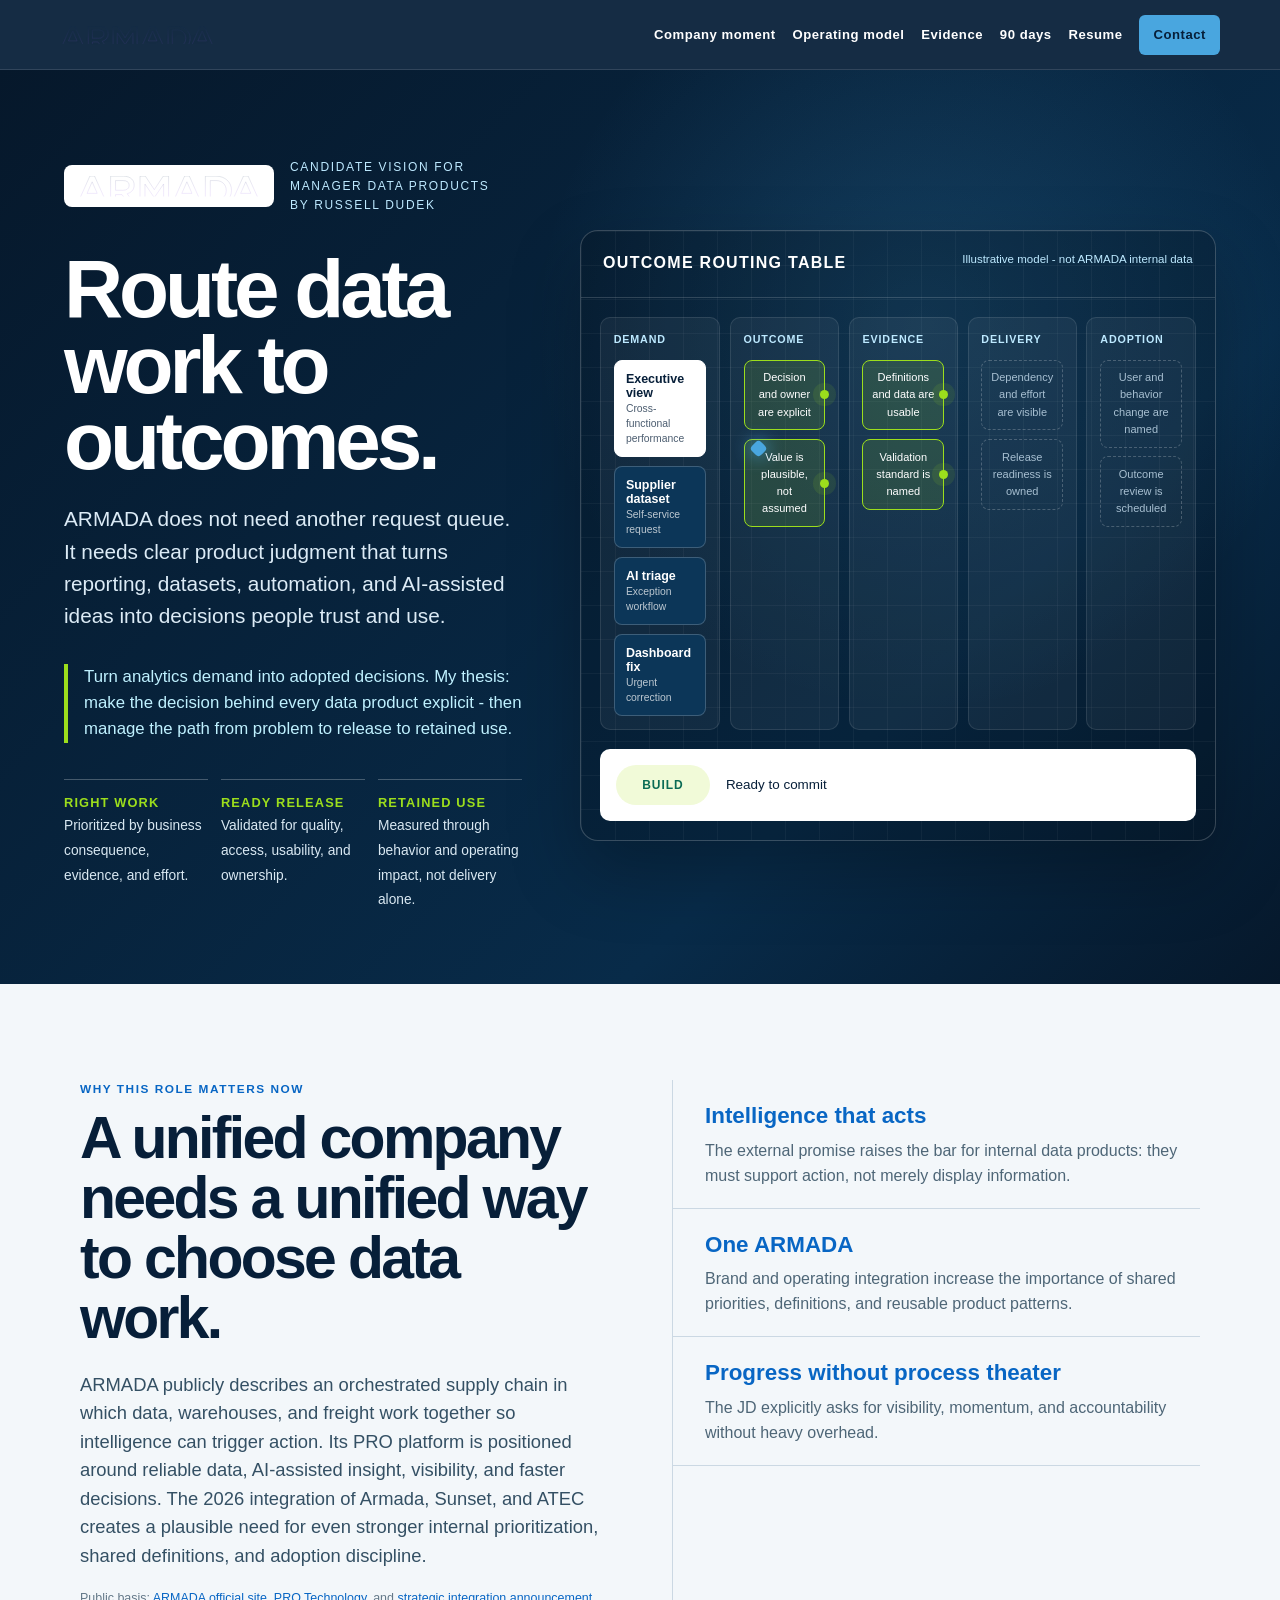
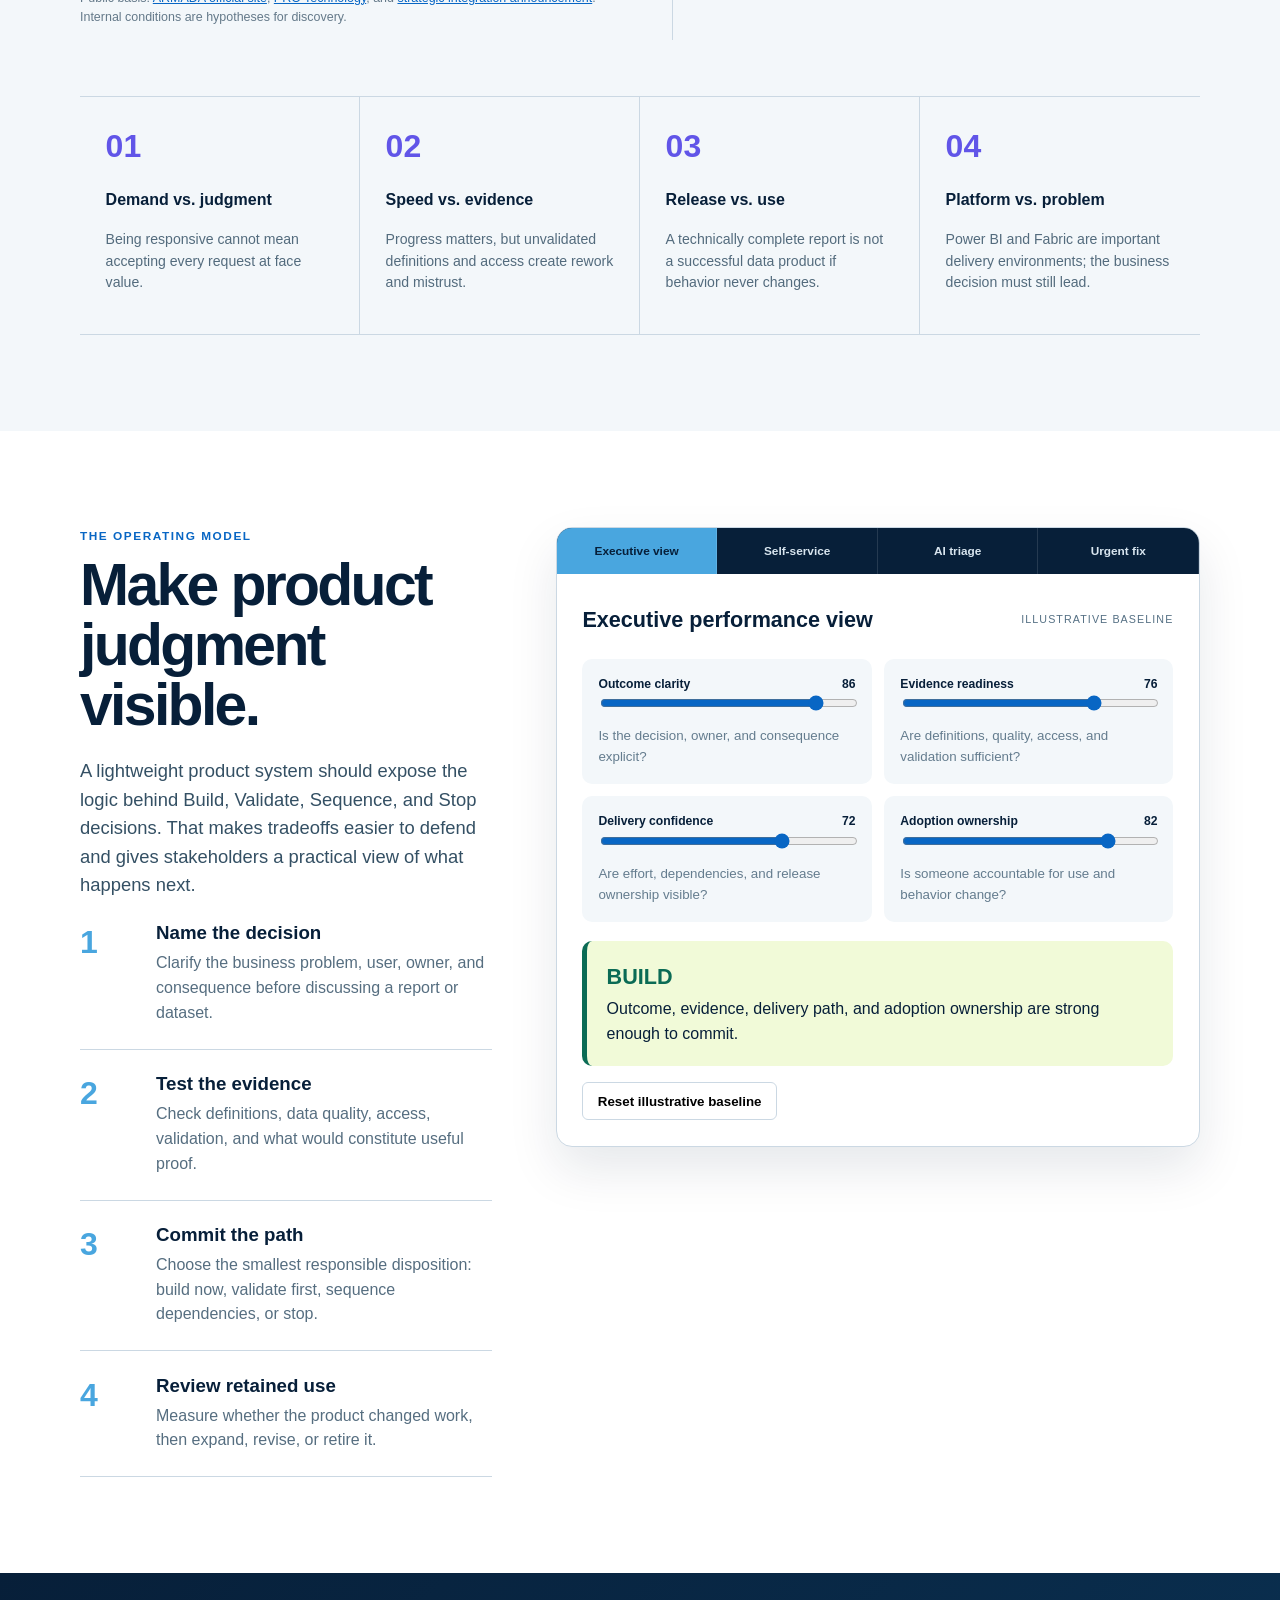
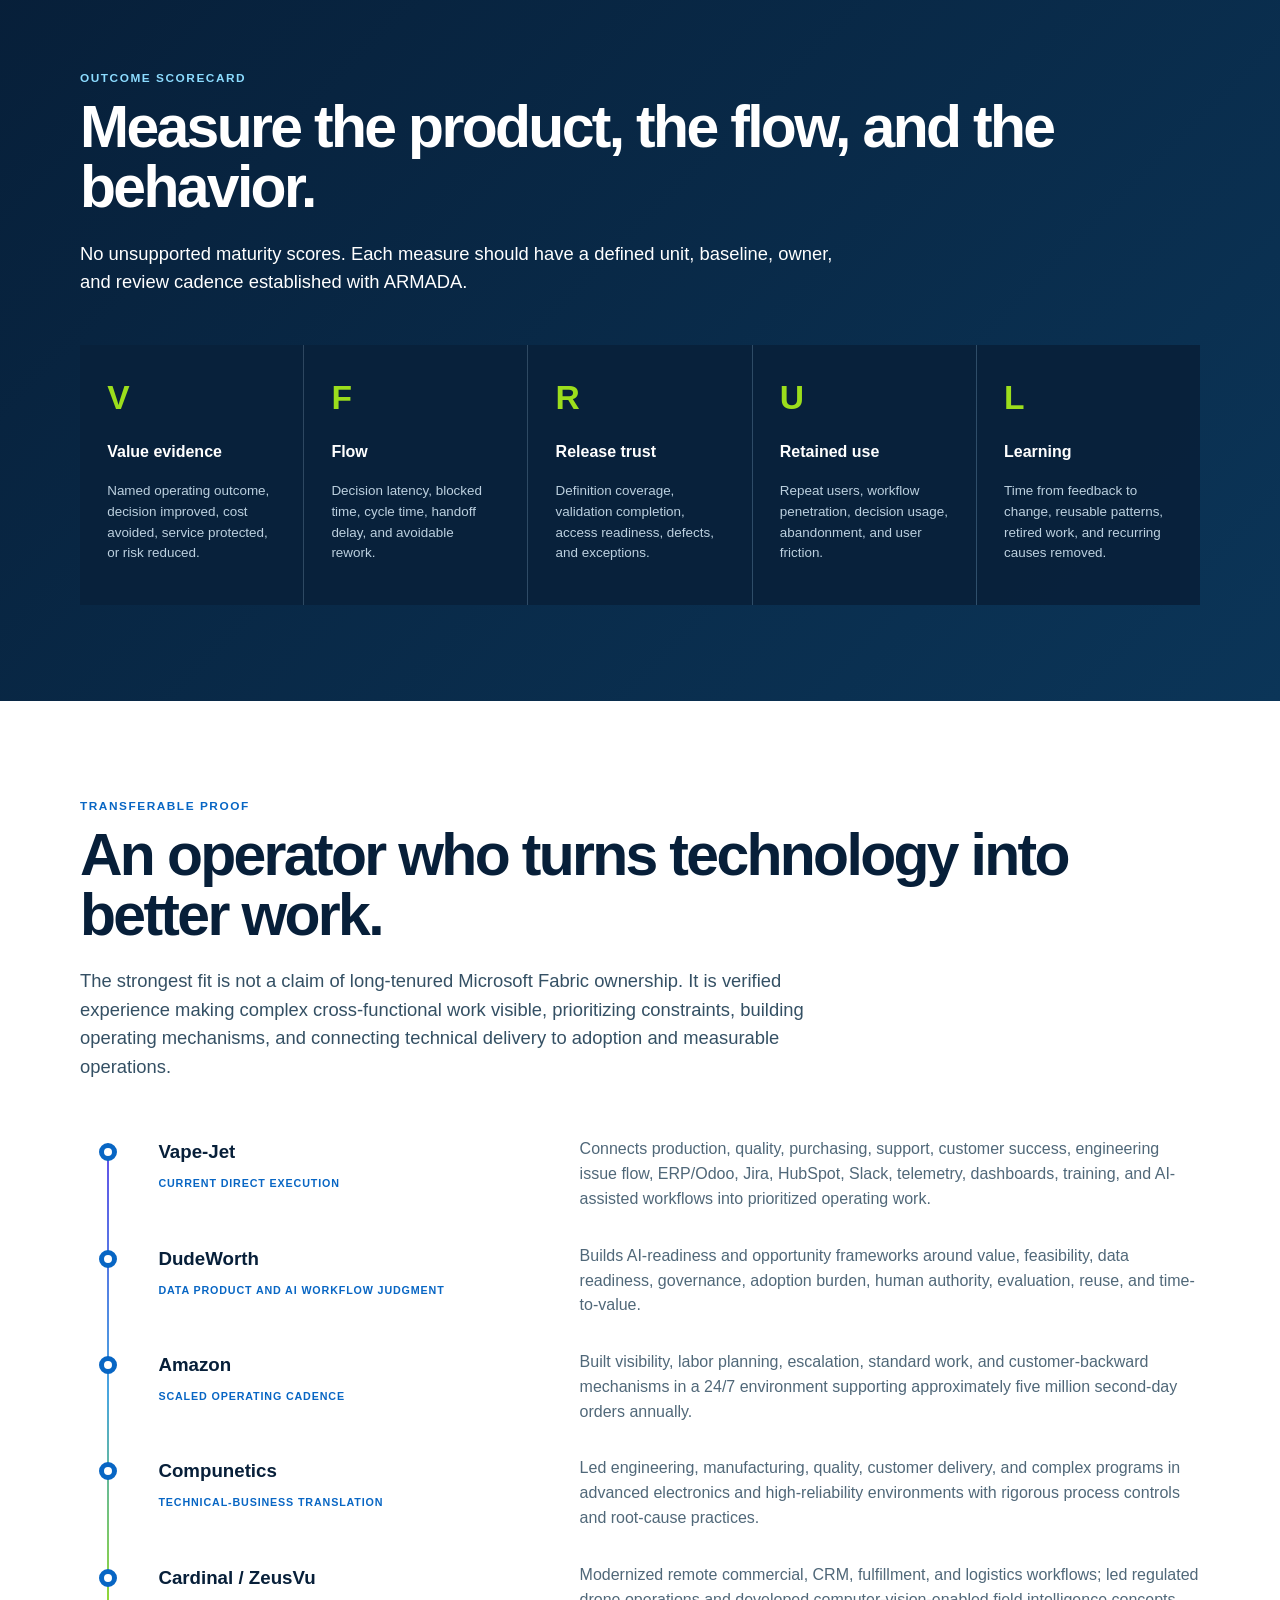
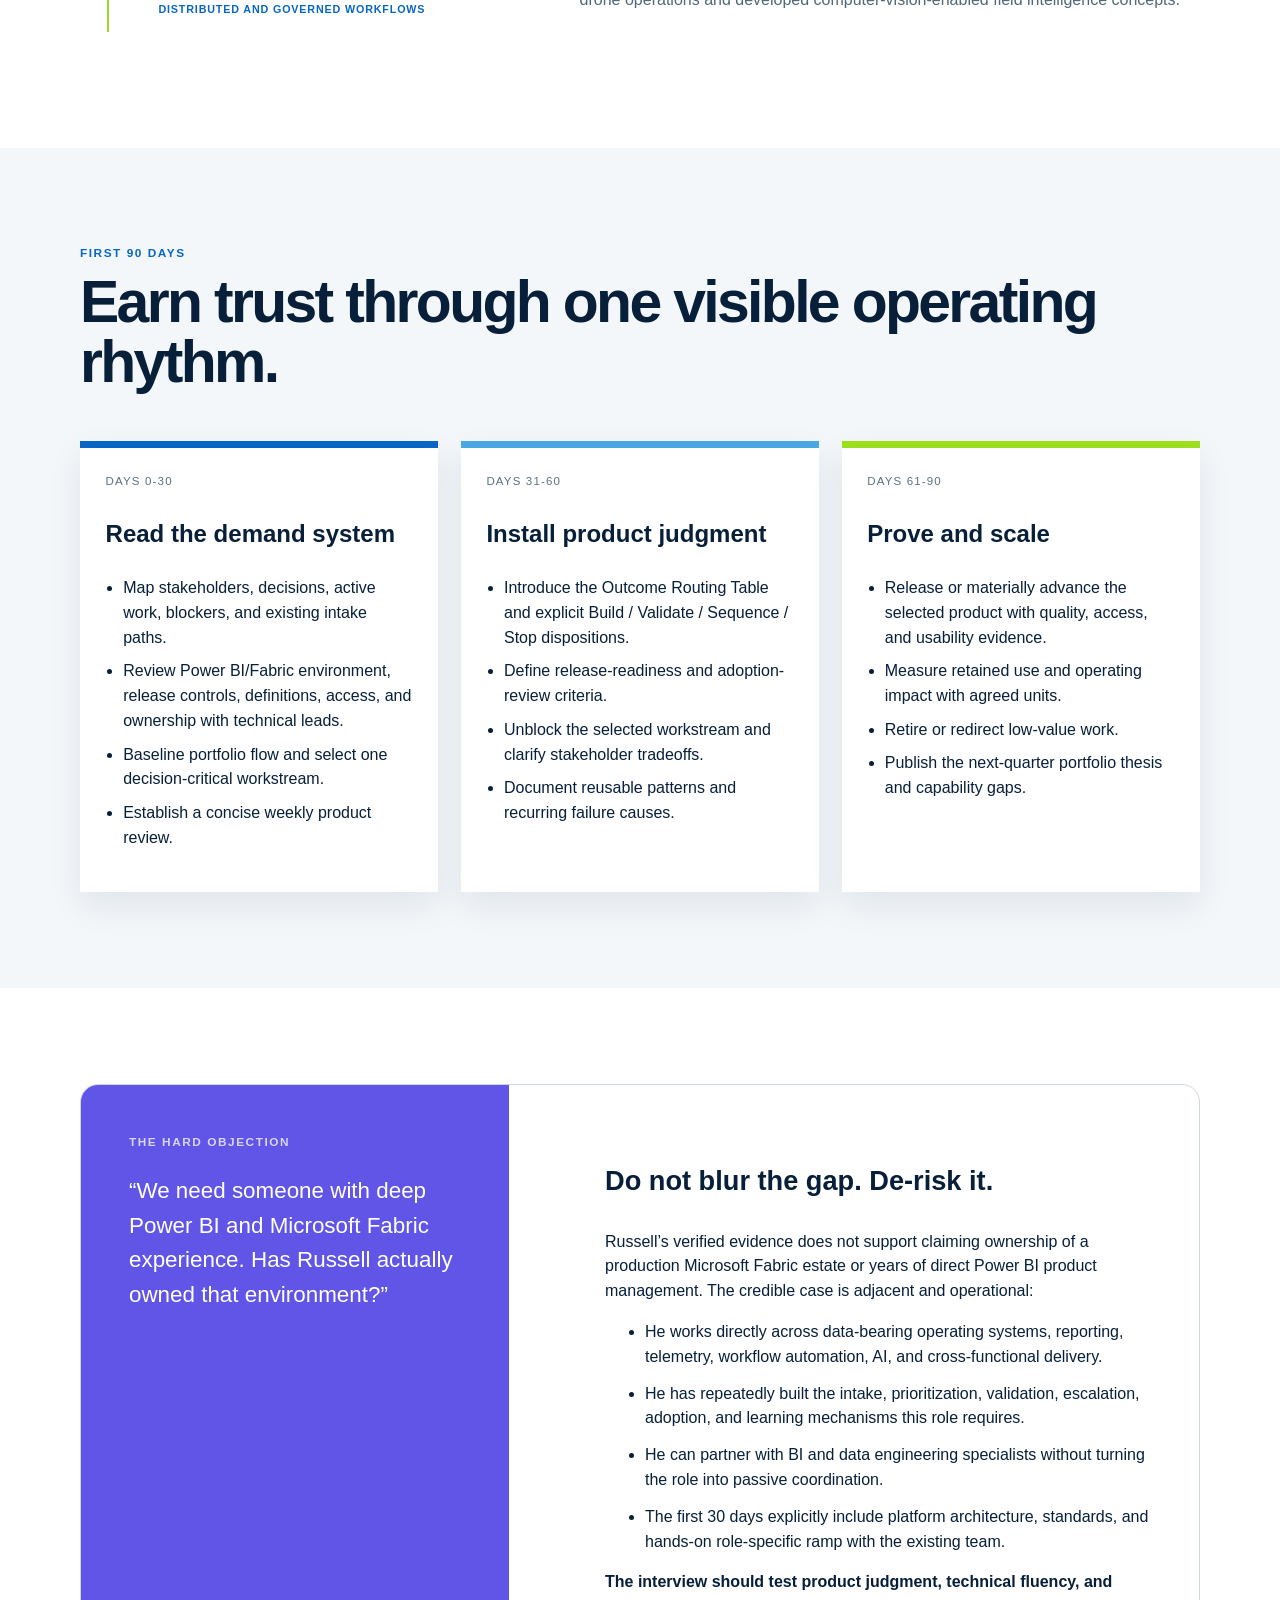
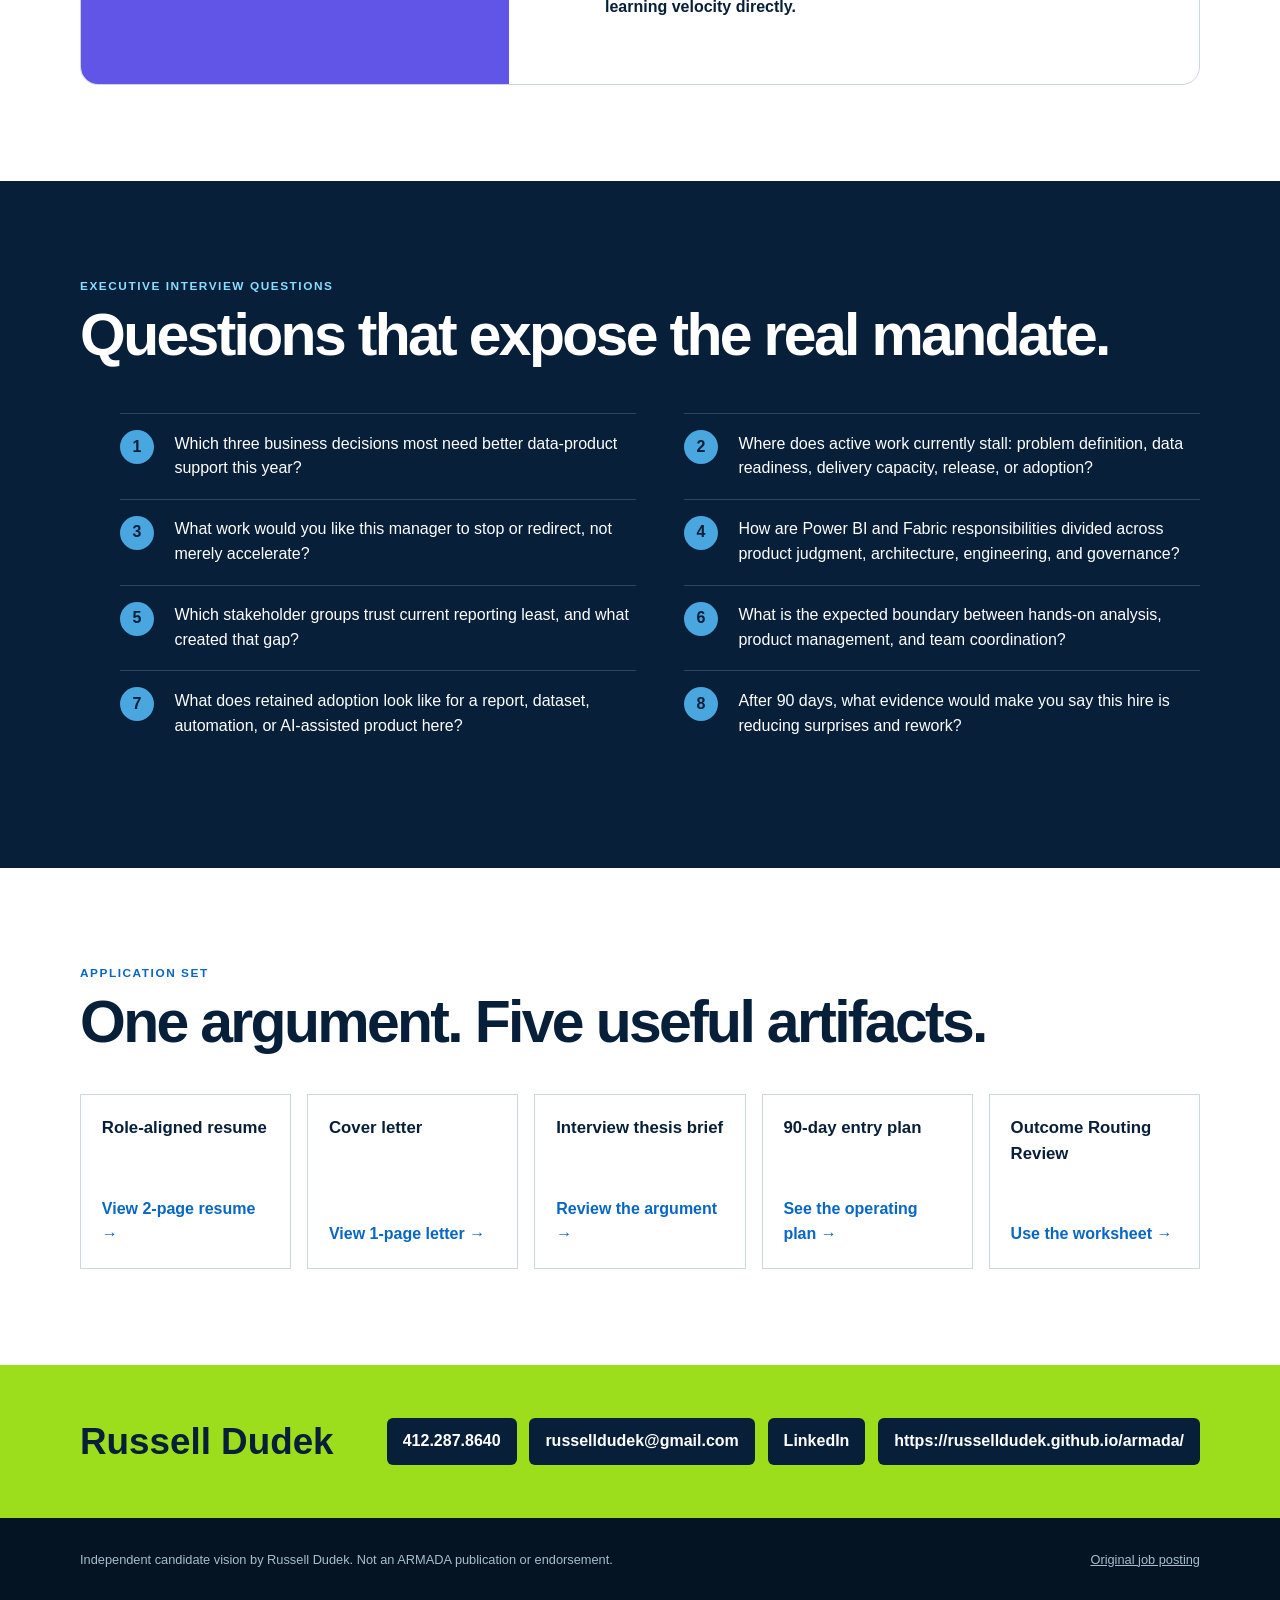
==== commit e7feeeca: "Materialize ARMADA brand asset and campaign PDFs" ====
--- a/index.html
+++ b/index.html
@@ -1,28 +1,10 @@
-<!doctype html><html lang="en"><head><meta charset="utf-8"><meta name="viewport" content="width=device-width,initial-scale=1"><title>Russell Dudek | ARMADA Manager Data Products Candidate Vision</title><meta name="description" content="An independent candidate vision for turning analytics demand into adopted decision products at ARMADA Supply Chain Solutions."><link rel="stylesheet" href="styles.css"></head><body>
-<a class="skip-link" href="#main">Skip to content</a><header class="site-header"><div class="nav-wrap">
-<a class="brand-lockup" href="index.html"><img src="assets/brand/armada-logo-official.svg" alt="ARMADA Supply Chain Solutions"><span>Candidate vision<br>by Russell Dudek</span></a>
-<button class="mobile-toggle" aria-expanded="false" aria-controls="siteNav">Menu</button>
-<nav class="nav-links" id="siteNav" aria-label="Primary navigation">
-<a href="#mandate">Mandate</a><a href="#model">Operating model</a><a href="#evidence">Evidence</a><a href="#entry">90 days</a><a href="resume.html" class="nav-cta">Resume</a>
-</nav></div></header><main id="main">
-<section class="hero"><div class="hero-inner"><div class="hero-copy"><div class="eyebrow">Manager Data Products · Wexford, PA</div><h1>Turn analytics demand into adopted decisions.</h1><p>ARMADA is hiring for more than intake coordination. It needs <strong>clear product judgment, lightweight delivery control, and ownership that continues after release.</strong></p><div class="hero-actions"><a class="btn btn-primary" href="#model">Explore the Outcome Cross-Dock</a><a class="btn btn-secondary" href="#mandate">See the job behind the job</a></div><p class="hero-note">Candidate vision by Russell Dudek · Public-source facts are separated from discovery hypotheses.</p></div>
-<div class="crossdock" role="img" aria-label="Animated Outcome Cross-Dock moving analytics demand through decision qualification, release gates, and adoption evidence"><div class="dock-label"><span>Inbound demand</span><span>Outcome cross-dock</span><span>Disposition</span></div><div class="inbound-stack"><div class="load-card">REPORTING<br>REQUEST</div><div class="load-card">REUSABLE<br>DATASET</div><div class="load-card">AI-ASSISTED<br>WORKFLOW</div></div><div class="dock-floor"><div class="transfer-path"></div><div class="transfer-load">DECISION<br>PRODUCT</div><div class="decision-bay"><div class="ring"></div><strong>QUALIFY THE LOAD</strong><span>Decision · value · readiness · ownership</span></div></div><div class="outbound-doors"><div class="door">BUILD NOW</div><div class="door">SHAPE NEXT</div><div class="door">EXPLORE</div><div class="door">STOP / HOLD</div></div><div class="adoption-receipt"><span><strong>Release cleared</strong> quality · validation · access</span><span><strong>Outcome received</strong> use · decision · learning</span></div></div></div></section>
-
-<section class="section tension-section" id="mandate"><div class="section-inner"><div class="kicker">The job behind the job</div><h2>Product judgment without product bureaucracy.</h2><p class="lede">The posting is unusually explicit: ARMADA does not need a passive request manager or a timeline custodian. It needs someone who can make the work visible, form a defensible opinion, push back constructively, clear blockers, and remain accountable until a solution is used.</p><div class="tension-grid"><article class="tension-panel"><h3>What the current pattern may be protecting</h3><ul><li>Fast access to a responsive BI and data team</li><li>Flexibility for varied stakeholder needs</li><li>Low ceremony and practical delivery</li><li>Local knowledge embedded in business relationships</li></ul><div class="tension-bridge"></div></article><article class="tension-panel"><h3>What the same pattern can cost</h3><ul><li>High-value work competing with urgent noise</li><li>Vague requests becoming late scope disputes</li><li>Release readiness discovered at the finish line</li><li>Outputs shipped without an adoption owner</li><li>Repeated rework because learning never returns to intake</li></ul><div class="tension-bridge"></div></article></div></div></section>
-
-<section class="section"><div class="section-inner"><div class="kicker">Company moment</div><h2>ARMADA’s external promise makes the internal mandate sharper.</h2><p class="lede">ARMADA publicly positions itself around orchestrated supply chains, data, AI, real-time visibility, and intelligence that prompts action. That creates a useful internal standard: analytics should not merely report activity; it should improve a recurring business decision.</p><div class="moment-strip"><div class="moment"><div class="num">2026</div><p>ARMADA, Sunset Transportation, and ATEC Logistics are being integrated under one brand and aligned leadership.</p></div><div class="moment"><div class="num">PRO®</div><p>ARMADA’s platform promise is reliable data, a unified platform, and better decisions faster.</p></div><div class="moment"><div class="num">2025</div><p>McDonald’s named ARMADA its U.S. Supplier of the Year, recognizing execution, innovation, and supply-chain excellence.</p></div></div><div class="hypothesis"><strong>Hypothesis for discovery—not a claim about ARMADA’s internal state:</strong> during enterprise integration, the Data Products leader can become the lightweight portfolio layer that makes demand, definitions, ownership, release conditions, adoption, and learning legible across functions.</div></div></section>
-
-<section class="section model-section" id="model"><div class="section-inner"><div class="kicker">The operating model</div><h2>The Outcome Cross-Dock</h2><p class="lede">A cross-dock does not store every load indefinitely. It identifies the destination, verifies transfer conditions, routes the work, and preserves flow. Applied to data products, that means every request carries an explicit decision, owner, release contract, and adoption receipt.</p><div class="model-lab"><aside class="scenario-panel"><h3>Illustrative starting scenario</h3><div class="scenario-tabs" role="tablist" aria-label="Data product scenarios"><button class="scenario-tab" role="tab" data-scenario="executive" aria-selected="true">Unified executive operating view</button><button class="scenario-tab" role="tab" data-scenario="selfservice" aria-selected="false">Analyst self-service dataset</button><button class="scenario-tab" role="tab" data-scenario="automation" aria-selected="false">Exception workflow automation</button><button class="scenario-tab" role="tab" data-scenario="ai" aria-selected="false">AI-assisted decision workflow</button></div><div class="control-box"><div class="switch-row"><span>Business decision owner confirmed</span><button id="ownerSwitch" class="switch" aria-label="Toggle business decision owner confirmed" aria-pressed="true"></button></div><div class="switch-row"><span>Data readiness evidenced</span><button id="readySwitch" class="switch" aria-label="Toggle data readiness evidenced" aria-pressed="true"></button></div><button id="resetScenario" class="reset-btn">Reset to illustrative baseline</button></div></aside><div class="result-panel" aria-live="polite"><div class="result-head"><div><div class="kicker">Current disposition</div><h3 id="resultTitle" class="result-title"></h3></div><span id="disposition" class="disposition"></span></div><p id="resultSummary" class="result-summary"></p><div class="route-map"><div class="route-step active"><span class="step-no">01</span><strong>Name the decision</strong><p>Replace a vague request with the recurring decision and user behavior to improve.</p></div><div class="route-step active"><span class="step-no">02</span><strong>Stage the load</strong><p>Clarify value, urgency, effort, data condition, owner, and adoption burden.</p></div><div class="route-step active"><span class="step-no">03</span><strong>Route the work</strong><p>Build now, shape next, explore, or stop—with a reason stakeholders can understand.</p></div><div class="route-step active"><span class="step-no">04</span><strong>Clear the release</strong><p>Validate quality, access, usability, failure handling, and accountable ownership.</p></div><div class="route-step active"><span class="step-no">05</span><strong>Receive the outcome</strong><p>Confirm use, decision impact, friction, and the learning that should return to intake.</p></div></div><div class="evidence-grid"><div class="evidence-cell"><span>Decision made easier</span><strong id="decisionText"></strong></div><div class="evidence-cell"><span>Evidence after release</span><strong id="evidenceText"></strong></div><div class="evidence-cell"><span>Release contract</span><strong id="releaseText"></strong></div></div></div></div></div></section>
-
-<section class="section"><div class="section-inner"><div class="kicker">Outcome scorecard</div><h2>Measure the operating system, not just the backlog.</h2><p class="lede">Targets should be baselined with ARMADA; no internal numbers are assumed here. The management categories below make the intended behavior explicit.</p><div class="scorecard"><article class="metric"><h3>Decision value</h3><p>Is the product attached to a recurring decision, accountable owner, and credible business consequence?</p></article><article class="metric"><h3>Delivery flow</h3><p>How quickly do qualified items move, blockers surface, and scope decisions get made?</p></article><article class="metric"><h3>Trust & release</h3><p>Are data quality, validation, access, usability, and failure boundaries cleared before launch?</p></article><article class="metric"><h3>Adoption</h3><p>Is the output used in the intended workflow, by the intended people, with friction captured?</p></article><article class="metric"><h3>Portfolio learning</h3><p>Does post-release evidence change prioritization, reuse, standards, support, or retirement decisions?</p></article></div></div></section>
-
-<section class="section proof-section" id="evidence"><div class="section-inner"><div class="kicker">Verified transfer</div><h2>Evidence selected for this operating problem.</h2><p class="lede">The through-line is not a sequence of titles. It is direct mechanism-building: make work visible, translate ambiguity, coordinate technical and business teams, install decision cadence, and improve the system from evidence.</p><div class="proof-map"><div class="proof-rail" role="tablist" aria-label="Candidate evidence"><button data-proof="vape" aria-selected="true">Vape-Jet</button><button data-proof="dudeworth" aria-selected="false">DudeWorth</button><button data-proof="amazon" aria-selected="false">Amazon</button><button data-proof="compunetics" aria-selected="false">Compunetics</button></div><article class="proof-detail"><h3 id="proofOrg">Vape-Jet</h3><div id="proofRole" class="proof-role">Director of Operations · 2025–Present</div><ul id="proofBullets"><li>Leads AI-first operating transformation across production, purchasing, quality, support, customer success, engineering issue flow, Odoo, Jira, HubSpot, Slack, telemetry, and AI-assisted workflows.</li><li>Connects factory, field, customer, and machine-fleet signals into prioritized work, dashboards, standard work, training, and accountability.</li></ul><div class="proof-transfer"><strong>Transfer to ARMADA:</strong> <span id="proofTransfer">Directly relevant to intake, prioritization, blocker removal, cross-functional release readiness, adoption, and feedback loops.</span></div></article></div></div></section>
-
-<section class="section objection-section"><div class="section-inner objection-wrap"><div><div class="kicker">The hard objection</div><div class="objection-question">“Where is the deep Power BI and Microsoft Fabric tenure?”</div></div><article class="objection-answer"><span class="boundary">Boundary stated directly</span><h3>Russell should not claim production ownership he has not verified.</h3><p>The evidence is strongest in the operating layer around data products: clarifying decisions, prioritizing value, translating workflows, coordinating technical and business teams, defining release conditions, instrumenting adoption, and using evidence to revise the portfolio.</p><p>His verified toolkit includes SQL, Python, Tableau, agentic AI, human-in-the-loop design, ERP/CRM/workflow systems, and direct operating transformation. The credible fit argument is rapid platform ramp plus immediate strength in the product judgment and adoption disciplines the posting emphasizes.</p><p><strong>Discovery proposal:</strong> use one bounded Power BI/Fabric workstream to validate technical fluency, stakeholder translation, release discipline, and adoption ownership in the first 30 days.</p></article></div></section>
-
-<section class="section" id="entry"><div class="section-inner"><div class="kicker">First 90 days</div><h2>Read the system. Stabilize flow. Prove the loop.</h2><p class="lede">The first objective is not a new methodology launch. It is a credible operating picture, one clearer portfolio, and one workstream that proves the full request-to-adoption loop.</p><div class="plan-track"><article class="phase"><div class="phase-day">Days 1–30</div><h3>Read and baseline</h3><ul><li>Map active work, request channels, stakeholders, decision rights, release checks, and adoption follow-up.</li><li>Shadow BI/Data Engineering and business users through actual requests.</li><li>Validate platform fluency in one bounded Power BI/Fabric workstream.</li></ul></article><article class="phase"><div class="phase-day">Days 31–60</div><h3>Install visibility</h3><ul><li>Introduce lightweight intake fields and explicit dispositions.</li><li>Publish one portfolio view for work, blockers, decisions, risks, and owners.</li><li>Define the minimum release contract by product type.</li></ul></article><article class="phase"><div class="phase-day">Days 61–90</div><h3>Close the loop</h3><ul><li>Release one priority product through the complete operating model.</li><li>Collect adoption evidence and user friction.</li><li>Use the learning to reprioritize, standardize, scale, revise, or stop.</li></ul></article></div><div class="hero-actions"><a class="btn btn-primary" href="90-day-plan.html">Open the detailed 90-day plan</a><a class="btn btn-secondary" href="docs/Russell-Dudek-ARMADA-90-Day-Plan.pdf">Download PDF</a></div></div></section>
-
-<section class="section questions-section"><div class="section-inner"><div class="kicker">Executive discovery</div><h2>Questions that expose the real operating system.</h2><div class="question-list"><div class="question">Which recurring business decisions are currently slowed most by fragmented definitions, delayed data, or unclear ownership?</div><div class="question">Where does analytics work most often stall today: qualification, data engineering, validation, access, usability, or adoption?</div><div class="question">What behavior would distinguish an adopted data product from a report that was merely delivered?</div><div class="question">How are priorities reconciled when business urgency, technical effort, and enterprise reuse point in different directions?</div><div class="question">Which parts of the 2026 enterprise integration create the greatest opportunity—or risk—for shared data products?</div><div class="question">What is the strongest example of the BI/data team saying “no” or “not yet” and earning stakeholder trust?</div></div></div></section>
-
-<section class="cta"><div class="cta-inner"><div><h2>One portfolio. Clearer decisions. Adoption that closes the loop.</h2><p>Review the role-aligned application set and interview materials.</p></div><div class="hero-actions"><a class="btn btn-secondary" href="resume.html">View resume</a><a class="btn btn-secondary" href="interview-brief.html">Interview brief</a><a class="btn btn-secondary" href="outcome-cross-dock.html">Cross-Dock artifact</a></div></div></section>
-</main><footer class="site-footer"><div class="footer-inner"><div>Independent candidate vision by Russell Dudek for ARMADA’s Manager Data Products opportunity. No endorsement implied.</div><div><a href="sources.html">Public source notes</a> · <a href="https://recruiting.ultipro.com/ARM1006ARPA/JobBoard/52d9cac6-58d0-401d-a11a-1d09089cd8ee/OpportunityDetail?opportunityId=619975ba-7634-41ce-a107-0a702ebdc30f&source=LinkedIn">Original job posting</a> · <a href="mailto:russelldudek@gmail.com">russelldudek@gmail.com</a></div></div></footer><script src="app.js"></script></body></html>+<!doctype html><html lang="en"><head><meta charset="utf-8"><meta name="viewport" content="width=device-width,initial-scale=1"><title>ARMADA Manager Data Products | Candidate Vision by Russell Dudek</title><meta name="description" content="Independent candidate vision for ARMADA's Manager Data Products role: route analytics work to adopted business outcomes."><link rel="icon" href="assets/graphics/routing-mark.svg"><link rel="stylesheet" href="styles.css"></head><body><a class="skip" href="#main">Skip to content</a><nav class="site-nav"><div class="nav-inner"><a href="index.html" aria-label="ARMADA candidate vision home"><img class="nav-logo" src="assets/brand/armada-logo-official.svg" alt="ARMADA"></a><button class="menu-button" aria-expanded="false" aria-controls="navLinks">Menu</button><div class="nav-links" id="navLinks"><a href="#moment">Company moment</a><a href="#model">Operating model</a><a href="#evidence">Evidence</a><a href="#plan">90 days</a><a href="resume.html">Resume</a><a class="nav-cta" href="#contact">Contact</a></div></div></nav><main id="main"><section class="hero"><div class="hero-grid"><div><div class="company-lockup"><img src="assets/brand/armada-logo-official.svg" alt="ARMADA"><div class="independent">Candidate vision for Manager Data Products<br>by Russell Dudek</div></div><h1>Route data work to outcomes.</h1><p class="lead">ARMADA does not need another request queue. It needs clear product judgment that turns reporting, datasets, automation, and AI-assisted ideas into decisions people trust and use.</p><p class="hero-thesis">Turn analytics demand into adopted decisions. My thesis: make the decision behind every data product explicit - then manage the path from problem to release to retained use.</p><div class="hero-proof"><div><strong>Right work</strong><span>Prioritized by business consequence, evidence, and effort.</span></div><div><strong>Ready release</strong><span>Validated for quality, access, usability, and ownership.</span></div><div><strong>Retained use</strong><span>Measured through behavior and operating impact, not delivery alone.</span></div></div></div><div class="routing-stage" aria-label="Animated outcome routing table"><div class="routing-head"><h2>Outcome Routing Table</h2><span>Illustrative model - not ARMADA internal data</span></div><div class="routing-grid"><div class="route-col"><h3>Demand</h3><div class="request-stack"><button class="request-card active" data-scenario="executive"><strong>Executive view</strong><small>Cross-functional performance</small></button><button class="request-card" data-scenario="selfservice"><strong>Supplier dataset</strong><small>Self-service request</small></button><button class="request-card" data-scenario="agent"><strong>AI triage</strong><small>Exception workflow</small></button><button class="request-card" data-scenario="urgent"><strong>Dashboard fix</strong><small>Urgent correction</small></button></div></div><div class="route-col"><h3>Outcome</h3><div class="gate active">Decision and owner are explicit</div><div class="gate">Value is plausible, not assumed</div></div><div class="route-col"><h3>Evidence</h3><div class="gate active">Definitions and data are usable</div><div class="gate">Validation standard is named</div></div><div class="route-col"><h3>Delivery</h3><div class="gate active">Dependency and effort are visible</div><div class="gate">Release readiness is owned</div></div><div class="route-col"><h3>Adoption</h3><div class="gate active">User and behavior change are named</div><div class="gate">Outcome review is scheduled</div></div><div class="signal" aria-hidden="true"></div></div><div class="route-readout"><div class="decision-badge">BUILD</div><p id="heroDecisionCopy">Ready to commit</p></div></div></div></section>
+<section class="section moment" id="moment"><div class="section-inner"><div class="moment-grid"><div><div class="eyebrow">Why this role matters now</div><h2>A unified company needs a unified way to choose data work.</h2><p class="section-lead">ARMADA publicly describes an orchestrated supply chain in which data, warehouses, and freight work together so intelligence can trigger action. Its PRO platform is positioned around reliable data, AI-assisted insight, visibility, and faster decisions. The 2026 integration of Armada, Sunset, and ATEC creates a plausible need for even stronger internal prioritization, shared definitions, and adoption discipline.</p><p class="source-list">Public basis: <a href="https://www.armada.net/">ARMADA official site</a>, <a href="https://www.armada.net/solution/pro-technology/">PRO Technology</a>, and <a href="https://www.armada.net/armada-sunset-holdings-announces-strategic-integration/">strategic integration announcement</a>. Internal conditions are hypotheses for discovery.</p></div><div class="moment-facts"><div class="fact"><strong>Intelligence that acts</strong><p>The external promise raises the bar for internal data products: they must support action, not merely display information.</p></div><div class="fact"><strong>One ARMADA</strong><p>Brand and operating integration increase the importance of shared priorities, definitions, and reusable product patterns.</p></div><div class="fact"><strong>Progress without process theater</strong><p>The JD explicitly asks for visibility, momentum, and accountability without heavy overhead.</p></div></div></div><div class="tension-rail"><div class="tension"><div class="versus">01</div><h3>Demand vs. judgment</h3><p>Being responsive cannot mean accepting every request at face value.</p></div><div class="tension"><div class="versus">02</div><h3>Speed vs. evidence</h3><p>Progress matters, but unvalidated definitions and access create rework and mistrust.</p></div><div class="tension"><div class="versus">03</div><h3>Release vs. use</h3><p>A technically complete report is not a successful data product if behavior never changes.</p></div><div class="tension"><div class="versus">04</div><h3>Platform vs. problem</h3><p>Power BI and Fabric are important delivery environments; the business decision must still lead.</p></div></div></div></section>
+<section class="section model" id="model"><div class="section-inner"><div class="model-layout"><div><div class="eyebrow">The operating model</div><h2>Make product judgment visible.</h2><p class="section-lead">A lightweight product system should expose the logic behind Build, Validate, Sequence, and Stop decisions. That makes tradeoffs easier to defend and gives stakeholders a practical view of what happens next.</p><div class="decision-architecture"><div class="decision-step"><b>1</b><div><h3>Name the decision</h3><p>Clarify the business problem, user, owner, and consequence before discussing a report or dataset.</p></div></div><div class="decision-step"><b>2</b><div><h3>Test the evidence</h3><p>Check definitions, data quality, access, validation, and what would constitute useful proof.</p></div></div><div class="decision-step"><b>3</b><div><h3>Commit the path</h3><p>Choose the smallest responsible disposition: build now, validate first, sequence dependencies, or stop.</p></div></div><div class="decision-step"><b>4</b><div><h3>Review retained use</h3><p>Measure whether the product changed work, then expand, revise, or retire it.</p></div></div></div></div><div class="artifact-panel"><div class="artifact-tabs" role="tablist" aria-label="Illustrative data product scenarios"><button class="artifact-tab active" data-scenario="executive" role="tab">Executive view</button><button class="artifact-tab" data-scenario="selfservice" role="tab">Self-service</button><button class="artifact-tab" data-scenario="agent" role="tab">AI triage</button><button class="artifact-tab" data-scenario="urgent" role="tab">Urgent fix</button></div><div class="artifact-body"><div class="scenario-title"><h3 id="scenarioTitle">Executive performance view</h3><span id="scenarioLabel">Illustrative baseline</span></div><div class="criteria"><div class="criterion"><label>Outcome clarity <output>86</output></label><input type="range" min="0" max="100" value="86" aria-label="Outcome clarity"><small>Is the decision, owner, and consequence explicit?</small></div><div class="criterion"><label>Evidence readiness <output>76</output></label><input type="range" min="0" max="100" value="76" aria-label="Evidence readiness"><small>Are definitions, quality, access, and validation sufficient?</small></div><div class="criterion"><label>Delivery confidence <output>72</output></label><input type="range" min="0" max="100" value="72" aria-label="Delivery confidence"><small>Are effort, dependencies, and release ownership visible?</small></div><div class="criterion"><label>Adoption ownership <output>82</output></label><input type="range" min="0" max="100" value="82" aria-label="Adoption ownership"><small>Is someone accountable for use and behavior change?</small></div></div><div class="disposition" id="disposition"><strong>BUILD</strong><p>Clear decision owner and business outcome; validate the source definitions, then release with an adoption review.</p></div><button class="reset" id="resetBaseline">Reset illustrative baseline</button></div></div></div></div></section>
+<section class="section scorecard"><div class="section-inner"><div class="eyebrow" style="color:#8cdcff">Outcome scorecard</div><h2>Measure the product, the flow, and the behavior.</h2><p class="section-lead">No unsupported maturity scores. Each measure should have a defined unit, baseline, owner, and review cadence established with ARMADA.</p><div class="score-grid"><div class="score-item"><strong>V</strong><h3>Value evidence</h3><p>Named operating outcome, decision improved, cost avoided, service protected, or risk reduced.</p></div><div class="score-item"><strong>F</strong><h3>Flow</h3><p>Decision latency, blocked time, cycle time, handoff delay, and avoidable rework.</p></div><div class="score-item"><strong>R</strong><h3>Release trust</h3><p>Definition coverage, validation completion, access readiness, defects, and exceptions.</p></div><div class="score-item"><strong>U</strong><h3>Retained use</h3><p>Repeat users, workflow penetration, decision usage, abandonment, and user friction.</p></div><div class="score-item"><strong>L</strong><h3>Learning</h3><p>Time from feedback to change, reusable patterns, retired work, and recurring causes removed.</p></div></div></div></section>
+<section class="section evidence" id="evidence"><div class="section-inner"><div class="eyebrow">Transferable proof</div><h2>An operator who turns technology into better work.</h2><p class="section-lead">The strongest fit is not a claim of long-tenured Microsoft Fabric ownership. It is verified experience making complex cross-functional work visible, prioritizing constraints, building operating mechanisms, and connecting technical delivery to adoption and measurable operations.</p><div class="evidence-map"><div class="evidence-row"><div class="evidence-dot"></div><div><h3>Vape-Jet</h3><span class="evidence-tag">Current direct execution</span></div><p>Connects production, quality, purchasing, support, customer success, engineering issue flow, ERP/Odoo, Jira, HubSpot, Slack, telemetry, dashboards, training, and AI-assisted workflows into prioritized operating work.</p></div><div class="evidence-row"><div class="evidence-dot"></div><div><h3>DudeWorth</h3><span class="evidence-tag">Data product and AI workflow judgment</span></div><p>Builds AI-readiness and opportunity frameworks around value, feasibility, data readiness, governance, adoption burden, human authority, evaluation, reuse, and time-to-value.</p></div><div class="evidence-row"><div class="evidence-dot"></div><div><h3>Amazon</h3><span class="evidence-tag">Scaled operating cadence</span></div><p>Built visibility, labor planning, escalation, standard work, and customer-backward mechanisms in a 24/7 environment supporting approximately five million second-day orders annually.</p></div><div class="evidence-row"><div class="evidence-dot"></div><div><h3>Compunetics</h3><span class="evidence-tag">Technical-business translation</span></div><p>Led engineering, manufacturing, quality, customer delivery, and complex programs in advanced electronics and high-reliability environments with rigorous process controls and root-cause practices.</p></div><div class="evidence-row"><div class="evidence-dot"></div><div><h3>Cardinal / ZeusVu</h3><span class="evidence-tag">Distributed and governed workflows</span></div><p>Modernized remote commercial, CRM, fulfillment, and logistics workflows; led regulated drone operations and developed computer-vision-enabled field intelligence concepts.</p></div></div></div></section>
+<section class="section entry" id="plan"><div class="section-inner"><div class="eyebrow">First 90 days</div><h2>Earn trust through one visible operating rhythm.</h2><div class="entry-grid"><div class="phase"><div class="days">Days 0-30</div><h3>Read the demand system</h3><ul><li>Map stakeholders, decisions, active work, blockers, and existing intake paths.</li><li>Review Power BI/Fabric environment, release controls, definitions, access, and ownership with technical leads.</li><li>Baseline portfolio flow and select one decision-critical workstream.</li><li>Establish a concise weekly product review.</li></ul></div><div class="phase"><div class="days">Days 31-60</div><h3>Install product judgment</h3><ul><li>Introduce the Outcome Routing Table and explicit Build / Validate / Sequence / Stop dispositions.</li><li>Define release-readiness and adoption-review criteria.</li><li>Unblock the selected workstream and clarify stakeholder tradeoffs.</li><li>Document reusable patterns and recurring failure causes.</li></ul></div><div class="phase"><div class="days">Days 61-90</div><h3>Prove and scale</h3><ul><li>Release or materially advance the selected product with quality, access, and usability evidence.</li><li>Measure retained use and operating impact with agreed units.</li><li>Retire or redirect low-value work.</li><li>Publish the next-quarter portfolio thesis and capability gaps.</li></ul></div></div></div></section>
+<section class="section objection"><div class="section-inner"><div class="objection-shell"><div class="objection-question"><div class="eyebrow" style="color:#d8d5ff">The hard objection</div><p>“We need someone with deep Power BI and Microsoft Fabric experience. Has Russell actually owned that environment?”</p></div><div class="objection-answer"><h3>Do not blur the gap. De-risk it.</h3><p>Russell’s verified evidence does not support claiming ownership of a production Microsoft Fabric estate or years of direct Power BI product management. The credible case is adjacent and operational:</p><ul><li>He works directly across data-bearing operating systems, reporting, telemetry, workflow automation, AI, and cross-functional delivery.</li><li>He has repeatedly built the intake, prioritization, validation, escalation, adoption, and learning mechanisms this role requires.</li><li>He can partner with BI and data engineering specialists without turning the role into passive coordination.</li><li>The first 30 days explicitly include platform architecture, standards, and hands-on role-specific ramp with the existing team.</li></ul><p><strong>The interview should test product judgment, technical fluency, and learning velocity directly.</strong></p></div></div></div></section>
+<section class="section questions"><div class="section-inner"><div class="eyebrow" style="color:#8cdcff">Executive interview questions</div><h2>Questions that expose the real mandate.</h2><ol class="question-list"><li>Which three business decisions most need better data-product support this year?</li><li>Where does active work currently stall: problem definition, data readiness, delivery capacity, release, or adoption?</li><li>What work would you like this manager to stop or redirect, not merely accelerate?</li><li>How are Power BI and Fabric responsibilities divided across product judgment, architecture, engineering, and governance?</li><li>Which stakeholder groups trust current reporting least, and what created that gap?</li><li>What is the expected boundary between hands-on analysis, product management, and team coordination?</li><li>What does retained adoption look like for a report, dataset, automation, or AI-assisted product here?</li><li>After 90 days, what evidence would make you say this hire is reducing surprises and rework?</li></ol></div></section>
+<section class="section documents"><div class="section-inner"><div class="eyebrow">Application set</div><h2>One argument. Five useful artifacts.</h2><div class="doc-grid"><a class="doc-link" href="resume.html"><strong>Role-aligned resume</strong><span>View 2-page resume →</span></a><a class="doc-link" href="cover-letter.html"><strong>Cover letter</strong><span>View 1-page letter →</span></a><a class="doc-link" href="interview-brief.html"><strong>Interview thesis brief</strong><span>Review the argument →</span></a><a class="doc-link" href="90-day-plan.html"><strong>90-day entry plan</strong><span>See the operating plan →</span></a><a class="doc-link" href="outcome-cross-dock.html"><strong>Outcome Routing Review</strong><span>Use the worksheet →</span></a></div></div></section>
+<section class="contact-band" id="contact"><div class="contact-inner"><h2>Russell Dudek</h2><div class="contact-links"><a href="tel:+14122878640">412.287.8640</a><a href="mailto:russelldudek@gmail.com">russelldudek@gmail.com</a><a href="https://www.linkedin.com/in/russelldudek">LinkedIn</a><a href="https://russelldudek.github.io/armada/">https://russelldudek.github.io/armada/</a></div></div></section></main><footer class="site-footer"><div class="footer-inner"><span>Independent candidate vision by Russell Dudek. Not an ARMADA publication or endorsement.</span><a href="https://recruiting.ultipro.com/ARM1006ARPA/JobBoard/52d9cac6-58d0-401d-a11a-1d09089cd8ee/OpportunityDetail?opportunityId=619975ba-7634-41ce-a107-0a702ebdc30f&source=LinkedIn">Original job posting</a></div></footer><script src="app.js"></script></body></html>
--- a/styles.css
+++ b/styles.css
@@ -1,318 +1,8 @@
 @import url("brand-tokens.css");
-* { box-sizing: border-box; }
-html { scroll-behavior: smooth; }
-body { margin:0; font-family: Lato, "Helvetica Neue", sans-serif; color:var(--brand-ink); background:var(--brand-paper); line-height:1.5; }
-a { color:inherit; }
-img { max-width:100%; }
-button, a { -webkit-tap-highlight-color: transparent; }
-.skip-link { position:absolute; left:-9999px; top:0; z-index:1000; background:#fff; padding:.75rem 1rem; }
-.skip-link:focus { left:1rem; top:1rem; }
-.site-header { position:sticky; top:0; z-index:50; backdrop-filter: blur(18px); background:rgba(246,248,251,.9); border-bottom:1px solid rgba(17,29,51,.08); }
-.nav-wrap { max-width:1240px; margin:auto; min-height:74px; padding:10px 28px; display:flex; align-items:center; gap:24px; }
-.brand-lockup { display:flex; align-items:center; gap:12px; text-decoration:none; min-width:260px; }
-.brand-lockup img { width:154px; height:48px; object-fit:contain; object-position:left center; background:#0a1426; border-radius:8px; padding:8px 10px; box-sizing:border-box; }
-.brand-lockup span { font-size:.68rem; line-height:1.25; color:var(--brand-muted); text-transform:uppercase; letter-spacing:.13em; }
-.nav-links { margin-left:auto; display:flex; gap:6px; align-items:center; }
-.nav-links a { text-decoration:none; font-size:.84rem; font-weight:700; padding:.55rem .7rem; border-radius:999px; }
-.nav-links a:hover, .nav-links a:focus-visible { background:#fff; outline:none; box-shadow:0 0 0 2px var(--brand-sky); }
-.nav-cta { background:var(--brand-blue)!important; color:#fff!important; }
-.mobile-toggle { display:none; margin-left:auto; border:0; background:#fff; border-radius:10px; padding:.65rem; font-weight:800; }
-main { overflow:hidden; }
-.hero { position:relative; min-height:760px; display:grid; align-items:center; background:
- radial-gradient(circle at 80% 20%, rgba(98,89,232,.16), transparent 28%),
- linear-gradient(125deg, #fff 0 50%, #eef4fb 50% 100%); }
-.hero:before { content:""; position:absolute; inset:0; pointer-events:none; background-image:linear-gradient(rgba(4,87,187,.055) 1px, transparent 1px),linear-gradient(90deg,rgba(4,87,187,.055) 1px,transparent 1px); background-size:48px 48px; mask-image:linear-gradient(90deg,transparent 0,#000 48%,#000 100%); }
-.hero-inner { position:relative; max-width:1240px; width:100%; margin:auto; padding:76px 28px 68px; display:grid; grid-template-columns:minmax(0,.93fr) minmax(540px,1.07fr); gap:48px; align-items:center; }
-.eyebrow { display:flex; align-items:center; gap:10px; font-size:.74rem; text-transform:uppercase; letter-spacing:.16em; font-weight:900; color:var(--brand-blue); }
-.eyebrow:before { content:""; width:34px; height:3px; background:linear-gradient(90deg,var(--brand-lime),var(--brand-sky),var(--brand-violet)); border-radius:3px; }
-h1 { font-size:clamp(3.2rem,6vw,6.15rem); line-height:.93; letter-spacing:-.055em; margin:22px 0 24px; max-width:780px; }
-.hero-copy p { font-size:1.2rem; color:#3c4a62; max-width:620px; }
-.hero-copy strong { color:var(--brand-ink); }
-.hero-actions { margin-top:30px; display:flex; flex-wrap:wrap; gap:12px; }
-.btn { display:inline-flex; align-items:center; justify-content:center; gap:8px; min-height:46px; padding:.74rem 1rem; border-radius:8px; text-decoration:none; border:1px solid transparent; font-weight:900; font-size:.88rem; cursor:pointer; }
-.btn-primary { background:var(--brand-blue); color:#fff; box-shadow:0 12px 24px rgba(4,87,187,.22); }
-.btn-secondary { background:#fff; border-color:var(--line); color:var(--brand-ink); }
-.hero-note { margin-top:22px; font-size:.78rem!important; color:var(--brand-muted)!important; }
-.crossdock { position:relative; min-height:570px; background:#101c31; color:#fff; border-radius:28px; box-shadow:var(--shadow); overflow:hidden; border:1px solid rgba(255,255,255,.1); }
-.crossdock:before { content:""; position:absolute; inset:0; background:radial-gradient(circle at 50% 45%, rgba(68,162,229,.18),transparent 35%),linear-gradient(90deg,rgba(255,255,255,.025) 1px,transparent 1px),linear-gradient(rgba(255,255,255,.025) 1px,transparent 1px); background-size:auto,32px 32px,32px 32px; }
-.dock-label { position:absolute; top:22px; left:24px; right:24px; display:flex; justify-content:space-between; z-index:3; text-transform:uppercase; letter-spacing:.12em; font-size:.66rem; font-weight:900; color:#b9c6dc; }
-.inbound-stack { position:absolute; left:24px; top:105px; width:135px; display:grid; gap:14px; z-index:2; }
-.load-card { padding:13px 14px; border:1px solid rgba(255,255,255,.16); border-left:4px solid var(--brand-sky); border-radius:10px; background:rgba(255,255,255,.06); box-shadow:0 10px 24px rgba(0,0,0,.18); font-size:.75rem; font-weight:800; }
-.load-card:nth-child(2) { border-left-color:var(--brand-lime); }
-.load-card:nth-child(3) { border-left-color:var(--brand-violet); }
-.dock-floor { position:absolute; left:173px; right:150px; top:98px; bottom:84px; border:1px solid rgba(255,255,255,.12); border-radius:18px; background:rgba(255,255,255,.035); overflow:hidden; }
-.transfer-path { position:absolute; left:0; right:0; top:49%; height:5px; background:linear-gradient(90deg,var(--brand-sky),var(--brand-lime),var(--brand-violet)); opacity:.8; }
-.transfer-path:after { content:""; position:absolute; inset:-8px 0; background:repeating-linear-gradient(90deg,transparent 0 22px,rgba(255,255,255,.48) 22px 28px); animation:pathMove 2.2s linear infinite; }
-@keyframes pathMove { to { transform:translateX(28px); } }
-.transfer-load { position:absolute; left:-80px; top:calc(49% - 27px); width:76px; height:52px; border-radius:8px; background:#fff; color:var(--brand-ink); box-shadow:0 0 0 4px rgba(68,162,229,.22),0 10px 25px rgba(0,0,0,.3); display:grid; place-items:center; font-size:.65rem; font-weight:900; text-align:center; animation:loadRoute 7s cubic-bezier(.45,0,.55,1) infinite; z-index:3; }
-@keyframes loadRoute { 0%,8%{left:-80px;opacity:0} 14%{opacity:1} 42%{left:44%;} 58%{left:44%; transform:translateY(0)} 72%{left:78%; transform:translateY(-92px)} 90%{left:104%; transform:translateY(-92px);opacity:1} 100%{left:104%;transform:translateY(-92px);opacity:0} }
-.decision-bay { position:absolute; left:38%; top:70px; width:150px; height:230px; border:1px dashed rgba(255,255,255,.3); border-radius:16px; display:flex; flex-direction:column; justify-content:center; align-items:center; padding:14px; text-align:center; z-index:2; }
-.decision-bay .ring { width:76px; height:76px; border:9px solid var(--brand-lime); border-right-color:rgba(255,255,255,.15); border-radius:50%; animation:turn 5s linear infinite; }
-@keyframes turn { to { transform:rotate(360deg); } }
-.decision-bay strong { margin-top:14px; font-size:.78rem; }
-.decision-bay span { font-size:.65rem; color:#aebbd0; margin-top:5px; }
-.outbound-doors { position:absolute; right:20px; top:92px; bottom:92px; width:116px; display:grid; grid-template-rows:repeat(4,1fr); gap:12px; z-index:2; }
-.door { position:relative; border:1px solid rgba(255,255,255,.16); border-radius:9px; background:rgba(255,255,255,.055); padding:12px; font-size:.68rem; font-weight:900; display:flex; align-items:flex-end; overflow:hidden; }
-.door:before { content:""; position:absolute; left:0; top:0; bottom:0; width:5px; background:var(--brand-lime); }
-.door:nth-child(2):before { background:var(--brand-sky); }
-.door:nth-child(3):before { background:var(--brand-violet); }
-.door:nth-child(4):before { background:var(--dock-red); }
-.adoption-receipt { position:absolute; left:205px; right:190px; bottom:22px; height:44px; border:1px solid rgba(255,255,255,.15); background:rgba(255,255,255,.055); border-radius:10px; display:flex; align-items:center; justify-content:space-around; font-size:.66rem; color:#aebbd0; z-index:2; }
-.adoption-receipt strong { color:#fff; }
-.section { padding:105px 28px; }
-.section-inner { max-width:1180px; margin:auto; }
-.kicker { text-transform:uppercase; letter-spacing:.15em; font-size:.72rem; font-weight:900; color:var(--brand-blue); }
-h2 { font-size:clamp(2.2rem,4.2vw,4.3rem); line-height:1.02; letter-spacing:-.04em; margin:16px 0 22px; max-width:920px; }
-.lede { max-width:780px; font-size:1.14rem; color:#4c5a70; }
-.tension-section { background:#fff; }
-.tension-grid { margin-top:54px; display:grid; grid-template-columns:1fr 1fr; gap:28px; }
-.tension-panel { position:relative; min-height:320px; border-radius:20px; padding:38px; overflow:hidden; }
-.tension-panel:first-child { background:#eef3f9; }
-.tension-panel:last-child { background:var(--brand-ink); color:#fff; }
-.tension-panel h3 { font-size:1.65rem; margin:0 0 16px; }
-.tension-panel ul { margin:0; padding:0; list-style:none; display:grid; gap:13px; }
-.tension-panel li { padding-left:24px; position:relative; }
-.tension-panel li:before { content:""; position:absolute; left:0; top:.55em; width:9px; height:9px; border-radius:2px; background:var(--brand-lime); transform:rotate(45deg); }
-.tension-bridge { position:absolute; width:110px; height:110px; right:-25px; bottom:-25px; border-radius:30px 0 0 0; background:linear-gradient(135deg,var(--brand-sky),var(--brand-violet)); opacity:.35; }
-.moment-strip { margin-top:54px; display:grid; grid-template-columns:repeat(3,1fr); border-top:1px solid var(--line); border-bottom:1px solid var(--line); }
-.moment { padding:28px 26px; border-right:1px solid var(--line); }
-.moment:last-child { border-right:0; }
-.moment .num { font-size:3rem; font-weight:900; letter-spacing:-.05em; color:var(--brand-blue); }
-.moment p { margin:8px 0 0; color:#536178; }
-.hypothesis { margin-top:26px; border-left:5px solid var(--brand-violet); background:#f1f0ff; padding:20px 24px; border-radius:0 12px 12px 0; }
-.model-section { background:var(--brand-ink); color:#fff; position:relative; }
-.model-section:before { content:""; position:absolute; inset:0; background:radial-gradient(circle at 15% 30%,rgba(68,162,229,.15),transparent 27%),radial-gradient(circle at 85% 65%,rgba(161,219,42,.1),transparent 25%); }
-.model-section .section-inner { position:relative; }
-.model-section .kicker { color:var(--brand-lime); }
-.model-section .lede { color:#bdc8d8; }
-.model-lab { margin-top:52px; display:grid; grid-template-columns:320px 1fr; gap:22px; }
-.scenario-panel, .result-panel { border:1px solid rgba(255,255,255,.12); border-radius:18px; background:rgba(255,255,255,.045); padding:24px; }
-.scenario-panel h3, .result-panel h3 { margin:0 0 14px; }
-.scenario-tabs { display:grid; gap:9px; }
-.scenario-tab { width:100%; text-align:left; color:#fff; background:rgba(255,255,255,.045); border:1px solid rgba(255,255,255,.12); border-radius:9px; padding:12px 14px; cursor:pointer; font:inherit; font-weight:800; }
-.scenario-tab[aria-selected="true"] { border-color:var(--brand-lime); background:rgba(161,219,42,.12); box-shadow:inset 4px 0 var(--brand-lime); }
-.control-box { margin-top:20px; border-top:1px solid rgba(255,255,255,.12); padding-top:18px; display:grid; gap:14px; }
-.switch-row { display:flex; align-items:center; justify-content:space-between; gap:16px; font-size:.82rem; }
-.switch { width:48px; height:26px; border-radius:20px; border:0; background:#48566d; cursor:pointer; position:relative; }
-.switch:after { content:""; position:absolute; top:4px; left:4px; width:18px; height:18px; border-radius:50%; background:#fff; transition:transform .22s ease; }
-.switch[aria-pressed="true"] { background:var(--brand-lime); }
-.switch[aria-pressed="true"]:after { transform:translateX(22px); }
-.reset-btn { margin-top:6px; border:0; background:transparent; color:#b9c6d8; text-decoration:underline; cursor:pointer; text-align:left; padding:0; }
-.result-head { display:flex; justify-content:space-between; gap:18px; align-items:flex-start; }
-.disposition { font-size:.72rem; font-weight:900; text-transform:uppercase; letter-spacing:.12em; padding:8px 12px; border-radius:999px; background:rgba(161,219,42,.14); color:#dff7a9; border:1px solid rgba(161,219,42,.45); }
-.result-title { font-size:2.1rem; line-height:1.05; margin:7px 0 12px; }
-.result-summary { color:#bdc8d8; max-width:720px; }
-.route-map { margin-top:25px; display:grid; grid-template-columns:repeat(5,1fr); gap:8px; align-items:stretch; }
-.route-step { min-height:142px; padding:14px; border:1px solid rgba(255,255,255,.12); border-radius:10px; position:relative; background:rgba(255,255,255,.035); }
-.route-step.active { border-color:var(--brand-sky); background:rgba(68,162,229,.11); }
-.route-step .step-no { color:var(--brand-lime); font-size:.68rem; font-weight:900; }
-.route-step strong { display:block; margin-top:7px; font-size:.86rem; }
-.route-step p { font-size:.72rem; color:#aebbd0; }
-.evidence-grid { margin-top:20px; display:grid; grid-template-columns:repeat(3,1fr); gap:10px; }
-.evidence-cell { padding:16px; background:#fff; color:var(--brand-ink); border-radius:10px; }
-.evidence-cell span { display:block; font-size:.65rem; text-transform:uppercase; letter-spacing:.1em; color:#6a7890; font-weight:900; }
-.evidence-cell strong { display:block; margin-top:7px; font-size:.83rem; }
-.scorecard { margin-top:52px; display:grid; grid-template-columns:repeat(5,1fr); gap:14px; }
-.metric { background:#fff; border-top:5px solid var(--brand-blue); padding:22px 18px; min-height:180px; box-shadow:0 8px 25px rgba(17,29,51,.06); }
-.metric:nth-child(2){border-color:var(--brand-sky)} .metric:nth-child(3){border-color:var(--brand-lime)} .metric:nth-child(4){border-color:var(--brand-violet)} .metric:nth-child(5){border-color:var(--dock-orange)}
-.metric h3 { margin:0 0 9px; font-size:1rem; }
-.metric p { margin:0; font-size:.84rem; color:#59677d; }
-.proof-section { background:#fff; }
-.proof-map { margin-top:52px; display:grid; grid-template-columns:220px 1fr; gap:28px; }
-.proof-rail { border-right:2px solid var(--line); padding-right:24px; display:grid; align-content:start; gap:10px; }
-.proof-rail button { text-align:left; border:0; background:transparent; padding:12px; border-radius:8px; font:inherit; font-weight:900; cursor:pointer; color:#5c6a7e; }
-.proof-rail button[aria-selected="true"] { background:#eef4fb; color:var(--brand-blue); }
-.proof-detail { min-height:440px; border-radius:20px; background:#f5f7fa; padding:36px; position:relative; overflow:hidden; }
-.proof-detail:after { content:""; position:absolute; width:220px; height:220px; border:40px solid rgba(68,162,229,.12); border-radius:50%; right:-70px; bottom:-80px; }
-.proof-detail h3 { margin:0 0 6px; font-size:2rem; }
-.proof-role { color:var(--brand-blue); font-weight:900; }
-.proof-detail ul { max-width:760px; display:grid; gap:12px; padding-left:20px; }
-.proof-transfer { margin-top:24px; padding:18px; background:#fff; border-left:5px solid var(--brand-lime); border-radius:0 10px 10px 0; max-width:800px; }
-.objection-section { background:linear-gradient(135deg,#eef3f9 0 50%,#fff 50%); }
-.objection-wrap { display:grid; grid-template-columns:.8fr 1.2fr; gap:54px; align-items:start; }
-.objection-question { font-size:2.1rem; font-weight:900; line-height:1.15; }
-.objection-answer { background:#fff; border-radius:18px; padding:34px; box-shadow:var(--shadow); }
-.objection-answer h3 { margin-top:0; }
-.boundary { display:inline-block; font-size:.7rem; text-transform:uppercase; letter-spacing:.13em; font-weight:900; color:#8d3343; background:#fdecef; padding:7px 10px; border-radius:999px; }
-.plan-track { margin-top:52px; display:grid; grid-template-columns:repeat(3,1fr); gap:18px; }
-.phase { background:#fff; border:1px solid var(--line); border-radius:16px; padding:26px; position:relative; }
-.phase .phase-day { color:var(--brand-blue); font-size:.73rem; font-weight:900; text-transform:uppercase; letter-spacing:.1em; }
-.phase h3 { font-size:1.35rem; }
-.phase ul { padding-left:18px; color:#536178; }
-.questions-section { background:#fff; }
-.question-list { margin-top:44px; counter-reset:q; display:grid; grid-template-columns:1fr 1fr; gap:1px; background:var(--line); border:1px solid var(--line); }
-.question { background:#fff; padding:28px; counter-increment:q; }
-.question:before { content:counter(q,decimal-leading-zero); display:block; color:var(--brand-violet); font-weight:900; margin-bottom:10px; }
-.cta { padding:90px 28px; background:var(--brand-blue); color:#fff; }
-.cta-inner { max-width:1180px; margin:auto; display:grid; grid-template-columns:1fr auto; gap:40px; align-items:center; }
-.cta h2 { margin:0; max-width:780px; }
-.cta p { color:#d8e7fb; }
-.cta .btn-secondary { border-color:#fff; }
-.site-footer { background:#0a1426; color:#b5c0d1; padding:36px 28px; font-size:.78rem; }
-.footer-inner { max-width:1180px; margin:auto; display:flex; justify-content:space-between; gap:24px; }
-.footer-inner a { color:#fff; }
-
-/* Document surfaces */
-.doc-body { background:#e9eef5; }
-.doc-toolbar { position:sticky; top:0; z-index:20; max-width:900px; margin:0 auto; padding:12px; display:flex; flex-wrap:wrap; gap:8px; background:rgba(233,238,245,.95); }
-.doc-toolbar .spacer { flex:1; }
-.doc-set { padding:20px 16px 60px; }
-.sheet { width:8.5in; min-height:11in; margin:0 auto 22px; background:#fff; box-shadow:0 16px 46px rgba(17,29,51,.14); position:relative; padding:.52in .58in .52in; overflow:visible; }
-.sheet + .sheet { page-break-before:always; }
-.doc-header { display:grid; grid-template-columns:1fr auto; gap:22px; align-items:start; padding-bottom:12px; border-bottom:4px solid var(--brand-blue); }
-.doc-name { font-size:24pt; line-height:1; font-weight:900; letter-spacing:-.035em; }
-.doc-identity { font-size:10.5pt; color:var(--brand-blue); font-weight:900; margin-top:6px; }
-.doc-contact { font-size:7.8pt; line-height:1.5; text-align:right; }
-.doc-contact a { text-decoration:none; }
-.doc-company { margin-top:9px; display:flex; align-items:center; gap:10px; font-size:7pt; color:#647189; text-transform:uppercase; letter-spacing:.09em; }
-.doc-company img { width:118px; height:34px; object-fit:contain; object-position:left; background:#0a1426; border-radius:4px; padding:5px 7px; box-sizing:border-box; }
-.doc-section { margin-top:14px; }
-.doc-section-title { display:flex; align-items:center; gap:10px; font-size:9pt; text-transform:uppercase; letter-spacing:.12em; font-weight:900; color:var(--brand-blue); margin:0 0 8px; }
-.doc-section-title:after { content:""; height:1px; background:var(--line); flex:1; }
-.doc-summary { font-size:8.6pt; line-height:1.42; margin:10px 0; }
-.capability-row { display:flex; flex-wrap:wrap; gap:5px; }
-.capability { font-size:7.2pt; font-weight:800; background:#eef3f9; border:1px solid #dbe4ef; border-radius:999px; padding:4px 7px; }
-.role { margin:11px 0; break-inside:avoid; }
-.role-head { display:flex; justify-content:space-between; gap:12px; align-items:baseline; }
-.role-title { font-size:9.4pt; font-weight:900; }
-.role-org { color:var(--brand-blue); }
-.role-date { font-size:7.5pt; color:#647189; white-space:nowrap; }
-.role ul { margin:5px 0 0 15px; padding:0; font-size:7.65pt; line-height:1.34; }
-.role li { margin-bottom:3px; }
-.resume-grid { display:grid; grid-template-columns:1.35fr .65fr; gap:18px; }
-.side-box { background:#f3f6fa; border-top:5px solid var(--brand-sky); padding:12px; margin-bottom:10px; break-inside:avoid; }
-.side-box h3 { margin:0 0 7px; font-size:8.3pt; text-transform:uppercase; letter-spacing:.1em; }
-.side-box p, .side-box li { font-size:7.25pt; line-height:1.35; }
-.side-box ul { margin:0; padding-left:14px; }
-.page-footer { position:absolute; left:.58in; right:.58in; bottom:.25in; border-top:1px solid var(--line); padding-top:6px; display:flex; justify-content:space-between; font-size:6.8pt; color:#6b788d; }
-.continuation-header { display:flex; align-items:center; justify-content:space-between; border-bottom:3px solid var(--brand-blue); padding-bottom:8px; font-size:7pt; }
-.continuation-header strong { font-size:13pt; }
-.letter-date { margin-top:18px; font-size:8.5pt; }
-.letter-address { margin:12px 0 18px; font-size:8.5pt; }
-.letter-body { font-size:9.1pt; line-height:1.48; }
-.letter-body p { margin:0 0 11px; }
-.signature { margin-top:16px; }
-.report-title { margin:18px 0 4px; font-size:24pt; line-height:1.02; letter-spacing:-.035em; }
-.report-subtitle { color:#516079; font-size:10pt; max-width:6.6in; }
-.report-grid-2 { display:grid; grid-template-columns:1fr 1fr; gap:13px; margin-top:14px; }
-.report-card { border:1px solid var(--line); border-top:4px solid var(--brand-blue); padding:13px; break-inside:avoid; }
-.report-card h3 { font-size:10pt; margin:0 0 7px; }
-.report-card p, .report-card li { font-size:8pt; line-height:1.36; }
-.report-card ul { padding-left:16px; margin:6px 0; }
-.report-callout { margin-top:14px; padding:13px 16px; background:#eef4fb; border-left:5px solid var(--brand-lime); font-size:8.4pt; line-height:1.4; }
-.report-table { width:100%; border-collapse:collapse; margin-top:12px; font-size:7.5pt; }
-.report-table th, .report-table td { border:1px solid var(--line); padding:7px; vertical-align:top; }
-.report-table th { background:#eef3f9; text-align:left; color:var(--brand-blue); }
-.artifact-diagram { margin-top:16px; background:#111d33; color:#fff; border-radius:12px; padding:16px; }
-.artifact-lanes { display:grid; grid-template-columns:repeat(5,1fr); gap:7px; }
-.artifact-lane { min-height:105px; border:1px solid rgba(255,255,255,.18); border-top:5px solid var(--brand-sky); padding:9px; font-size:7pt; }
-.artifact-lane:nth-child(2){border-color:var(--brand-lime)} .artifact-lane:nth-child(3){border-color:var(--brand-violet)} .artifact-lane:nth-child(4){border-color:var(--dock-orange)} .artifact-lane:nth-child(5){border-color:#fff}
-.artifact-lane strong { font-size:8pt; display:block; margin-bottom:5px; }
-.audit-note { font-size:7pt; color:#68768b; margin-top:10px; }
-
-@media (max-width:980px){
-  .nav-links { display:none; position:absolute; top:74px; left:12px; right:12px; background:#fff; padding:12px; border-radius:14px; box-shadow:var(--shadow); flex-wrap:wrap; }
-  .nav-links.open { display:flex; }
-  .mobile-toggle { display:block; }
-  .hero-inner { grid-template-columns:1fr; }
-  .crossdock { min-height:520px; }
-  .model-lab { grid-template-columns:1fr; }
-  .scorecard { grid-template-columns:repeat(2,1fr); }
-  .proof-map { grid-template-columns:1fr; }
-  .proof-rail { grid-template-columns:repeat(4,1fr); border-right:0; border-bottom:2px solid var(--line); padding-right:0; padding-bottom:15px; }
-  .objection-wrap { grid-template-columns:1fr; }
-  .sheet { width:min(100%,8.5in); min-height:auto; padding:36px; }
-  .page-footer { position:static; margin-top:22px; }
-}
-@media (max-width:720px){
-  .nav-wrap { padding:9px 16px; }
-  .brand-lockup { min-width:0; }
-  .brand-lockup img { width:125px; }
-  .brand-lockup span { display:none; }
-  .hero { min-height:auto; background:#fff; }
-  .hero-inner { padding:58px 18px; gap:30px; }
-  h1 { font-size:3.35rem; }
-  .crossdock { min-height:610px; border-radius:20px; }
-  .inbound-stack { left:18px; top:82px; width:112px; }
-  .dock-floor { left:144px; right:18px; top:80px; bottom:205px; }
-  .decision-bay { left:25%; width:130px; }
-  .outbound-doors { left:18px; right:18px; width:auto; top:auto; bottom:68px; height:112px; grid-template-columns:repeat(4,1fr); grid-template-rows:1fr; }
-  .adoption-receipt { left:18px; right:18px; bottom:18px; }
-  .section { padding:76px 18px; }
-  .tension-grid, .moment-strip, .plan-track, .question-list, .cta-inner { grid-template-columns:1fr; }
-  .moment { border-right:0; border-bottom:1px solid var(--line); }
-  .moment:last-child { border-bottom:0; }
-  .route-map { grid-template-columns:1fr; }
-  .route-step { min-height:auto; }
-  .evidence-grid { grid-template-columns:1fr; }
-  .scorecard { grid-template-columns:1fr; }
-  .proof-rail { grid-template-columns:1fr 1fr; }
-  .footer-inner { flex-direction:column; }
-  .doc-toolbar { align-items:stretch; }
-  .doc-toolbar .spacer { display:none; }
-  .doc-set { padding:8px 0 40px; }
-  .sheet { width:100%; margin:0 0 14px; padding:24px 18px; box-shadow:none; }
-  .doc-header { grid-template-columns:1fr; }
-  .doc-contact { text-align:left; }
-  .resume-grid, .report-grid-2 { grid-template-columns:1fr; }
-  .artifact-lanes { grid-template-columns:1fr; }
-}
-@media (prefers-reduced-motion:reduce){
-  html { scroll-behavior:auto; }
-  *, *:before, *:after { animation-duration:.001ms!important; animation-iteration-count:1!important; transition-duration:.001ms!important; }
-  .transfer-load { left:64%; transform:translateY(-92px); opacity:1; }
-}
-@page { size: Letter; margin:0; }
-@media print {
-  body { background:#fff; }
-  .doc-toolbar, .site-header, .site-footer { display:none!important; }
-  .doc-set { padding:0; }
-  .sheet { width:8.5in; height:11in; min-height:11in; margin:0; box-shadow:none; page-break-after:always; overflow:hidden; }
-  .sheet:last-child { page-break-after:auto; }
-  .page-footer { position:absolute; }
-  a { text-decoration:none; }
-}
-
-.resume-mechanism { margin-top:15px; break-inside:avoid; }
-.mechanism-grid { display:grid; grid-template-columns:repeat(4,1fr); gap:7px; }
-.mechanism-grid > div { min-height:78px; padding:10px; border:1px solid var(--line); border-top:4px solid var(--brand-blue); background:#f7f9fc; }
-.mechanism-grid > div:nth-child(2){border-top-color:var(--brand-sky)}
-.mechanism-grid > div:nth-child(3){border-top-color:var(--brand-lime)}
-.mechanism-grid > div:nth-child(4){border-top-color:var(--brand-violet)}
-.mechanism-grid strong { display:block; font-size:7.8pt; margin-bottom:5px; }
-.mechanism-grid span { font-size:6.9pt; line-height:1.3; color:#536178; }
-@media print {
-  .role ul { font-size:7.9pt; line-height:1.37; }
-  .role { margin:12px 0; }
-  .side-box p, .side-box li { font-size:7.45pt; line-height:1.38; }
-}
-@media (max-width:720px){.mechanism-grid{grid-template-columns:1fr 1fr}}
-@media (max-width:720px){
-  .doc-body .doc-name { font-size:2rem; }
-  .doc-body .doc-identity { font-size:.92rem; }
-  .doc-body .doc-contact { font-size:.76rem; line-height:1.55; }
-  .doc-body .doc-company { font-size:.66rem; }
-  .doc-body .doc-summary { font-size:.86rem; line-height:1.5; }
-  .doc-body .doc-section-title { font-size:.77rem; }
-  .doc-body .capability { font-size:.7rem; }
-  .doc-body .role { margin:1.1rem 0; }
-  .doc-body .role-title { font-size:.92rem; }
-  .doc-body .role-date { font-size:.72rem; }
-  .doc-body .role ul { font-size:.8rem; line-height:1.45; }
-  .doc-body .side-box h3 { font-size:.82rem; }
-  .doc-body .side-box p, .doc-body .side-box li { font-size:.78rem; line-height:1.45; }
-  .doc-body .mechanism-grid strong { font-size:.76rem; }
-  .doc-body .mechanism-grid span { font-size:.7rem; }
-  .doc-body .continuation-header { font-size:.7rem; gap:12px; align-items:flex-start; }
-  .doc-body .continuation-header strong { font-size:1.15rem; }
-  .doc-body .letter-date, .doc-body .letter-address { font-size:.82rem; }
-  .doc-body .letter-body { font-size:.88rem; line-height:1.55; }
-  .doc-body .report-title { font-size:2rem; }
-  .doc-body .report-subtitle { font-size:.9rem; }
-  .doc-body .report-card h3 { font-size:.95rem; }
-  .doc-body .report-card p, .doc-body .report-card li { font-size:.8rem; line-height:1.45; }
-  .doc-body .report-table { font-size:.72rem; }
-  .doc-body .report-table th, .doc-body .report-table td { padding:.55rem; }
-  .doc-body .report-callout { font-size:.8rem; }
-  .doc-body .artifact-lane, .doc-body .artifact-lane strong { font-size:.76rem; }
-}
+*{box-sizing:border-box}html{scroll-behavior:smooth}body{margin:0;font-family:"Cabin","Trebuchet MS",sans-serif;color:var(--ink);background:var(--paper);line-height:1.55}a{color:inherit}img{max-width:100%;display:block}.skip{position:absolute;left:-9999px}.skip:focus{left:1rem;top:1rem;background:#fff;padding:.7rem 1rem;z-index:100}.site-nav{position:sticky;top:0;z-index:50;background:rgba(7,31,57,.94);backdrop-filter:blur(12px);border-bottom:1px solid rgba(255,255,255,.12)}.nav-inner{max-width:1200px;margin:auto;padding:.7rem 1.25rem;display:flex;align-items:center;gap:1.2rem}.nav-logo{width:155px;height:47px;object-fit:contain;object-position:left center;filter:drop-shadow(0 2px 4px rgba(0,0,0,.16))}.nav-links{margin-left:auto;display:flex;gap:1.05rem;align-items:center}.nav-links a{color:#fff;text-decoration:none;font-weight:700;font-size:.82rem;letter-spacing:.04em}.nav-links .nav-cta{background:var(--armada-sky);padding:.62rem .88rem;border-radius:6px;color:var(--ink)}.menu-button{display:none;margin-left:auto;background:transparent;border:1px solid rgba(255,255,255,.4);color:white;border-radius:6px;padding:.5rem .7rem}.hero{background:radial-gradient(circle at 72% 28%,rgba(73,166,223,.2),transparent 34%),linear-gradient(135deg,#06182b 0%,#082b49 70%,#06182b 100%);color:#fff;overflow:hidden}.hero-grid{max-width:1200px;margin:auto;min-height:690px;padding:5.5rem 1.5rem 4.5rem;display:grid;grid-template-columns:.9fr 1.25fr;gap:3.6rem;align-items:center}.company-lockup{display:flex;align-items:center;gap:1rem;margin-bottom:2.3rem}.company-lockup img{width:210px;background:#fff;border-radius:8px;padding:.65rem .8rem}.independent{font-size:.75rem;text-transform:uppercase;letter-spacing:.14em;color:#bde9ff}.hero h1{font-family:"Clear Sans","Cabin",sans-serif;font-size:clamp(3.2rem,6.4vw,6.6rem);line-height:.93;letter-spacing:-.05em;margin:0 0 1.5rem}.hero .lead{font-size:1.3rem;max-width:580px;color:#dcebf6}.hero-thesis{border-left:4px solid var(--armada-lime);padding-left:1rem;margin-top:2rem;font-size:1.05rem;color:#bff1ff}.hero-proof{display:grid;grid-template-columns:repeat(3,1fr);gap:.8rem;margin-top:2.3rem}.hero-proof div{border-top:1px solid rgba(255,255,255,.25);padding-top:.8rem}.hero-proof strong{display:block;color:var(--armada-lime);font-size:.8rem;text-transform:uppercase;letter-spacing:.09em}.hero-proof span{font-size:.86rem;color:#d9e8f2}.routing-stage{position:relative;min-height:540px;border:1px solid rgba(255,255,255,.2);border-radius:18px;background:rgba(0,0,0,.18);box-shadow:0 30px 70px rgba(0,0,0,.25);overflow:hidden}.routing-stage:before{content:"";position:absolute;inset:0;background-image:linear-gradient(rgba(255,255,255,.04) 1px,transparent 1px),linear-gradient(90deg,rgba(255,255,255,.04) 1px,transparent 1px);background-size:34px 34px}.routing-head{position:relative;padding:1.3rem 1.4rem;border-bottom:1px solid rgba(255,255,255,.16);display:flex;justify-content:space-between;gap:1rem}.routing-head h2{font-size:1rem;margin:0;letter-spacing:.08em;text-transform:uppercase}.routing-head span{font-size:.72rem;color:#bde9ff}.routing-grid{position:relative;display:grid;grid-template-columns:1.1fr repeat(4,1fr);padding:1.2rem;gap:.6rem;min-height:395px}.route-col{background:rgba(255,255,255,.05);border:1px solid rgba(255,255,255,.1);border-radius:10px;padding:.8rem}.route-col h3{font-size:.67rem;text-transform:uppercase;letter-spacing:.08em;color:#bde9ff;margin:0 0 .75rem}.request-stack{display:flex;flex-direction:column;gap:.55rem}.request-card{appearance:none;text-align:left;color:#fff;background:#0c3658;border:1px solid rgba(255,255,255,.2);border-radius:8px;padding:.7rem;cursor:pointer;transition:.25s transform,.25s border-color,.25s background}.request-card:hover,.request-card:focus-visible{transform:translateX(4px);border-color:var(--armada-sky);outline:none}.request-card.active{background:#fff;color:var(--ink);border-color:#fff}.request-card strong{display:block;font-size:.78rem}.request-card small{font-size:.65rem;opacity:.72}.gate{min-height:70px;border:1px dashed rgba(255,255,255,.22);border-radius:8px;padding:.55rem;margin-bottom:.55rem;display:flex;align-items:center;justify-content:center;text-align:center;font-size:.69rem;color:#a7bfd1;position:relative}.gate.active{border-style:solid;border-color:var(--armada-lime);color:#fff;background:rgba(156,222,28,.13)}.gate.active:after{content:"";position:absolute;width:9px;height:9px;border-radius:50%;background:var(--armada-lime);right:-5px;box-shadow:0 0 0 7px rgba(156,222,28,.1);animation:pulse 1.8s infinite}.route-readout{position:relative;margin:0 1.2rem 1.2rem;padding:1rem;border-radius:10px;background:#fff;color:var(--ink);display:grid;grid-template-columns:auto 1fr;gap:1rem;align-items:center}.decision-badge{min-width:94px;text-align:center;background:var(--soft-lime);color:var(--success);padding:.65rem .75rem;border-radius:999px;font-weight:800;text-transform:uppercase;font-size:.75rem;letter-spacing:.08em}.route-readout p{margin:0;font-size:.84rem}.signal{position:absolute;width:13px;height:13px;border-radius:4px;background:var(--armada-sky);left:27%;top:32%;transform:rotate(45deg);animation:route 6s linear infinite;box-shadow:0 0 18px var(--armada-sky)}@keyframes route{0%{left:27%;top:32%;opacity:0}12%{opacity:1}45%{left:49%;top:32%}72%{left:70%;top:50%}100%{left:92%;top:64%;opacity:0}}@keyframes pulse{50%{box-shadow:0 0 0 13px rgba(156,222,28,0)}}.section{padding:6rem 1.5rem}.section-inner{max-width:1120px;margin:auto}.eyebrow{font-size:.74rem;text-transform:uppercase;letter-spacing:.13em;color:var(--armada-blue);font-weight:800}.section h2{font-family:"Clear Sans","Cabin",sans-serif;font-size:clamp(2.3rem,4.6vw,4.7rem);letter-spacing:-.045em;line-height:1.02;margin:.6rem 0 1.4rem}.section-lead{font-size:1.15rem;max-width:760px;color:#345064}.moment{background:var(--mist)}.moment-grid{display:grid;grid-template-columns:1fr 1fr;gap:4rem}.moment-facts{border-left:1px solid var(--line)}.fact{padding:1.2rem 0 1.2rem 2rem;border-bottom:1px solid var(--line)}.fact strong{display:block;font-size:1.4rem;color:var(--armada-blue)}.fact p{margin:.3rem 0 0;color:#4e6677}.tension-rail{margin-top:3.5rem;display:grid;grid-template-columns:repeat(4,1fr);border-top:1px solid var(--line);border-bottom:1px solid var(--line)}.tension{padding:1.6rem;border-right:1px solid var(--line);min-height:210px}.tension:last-child{border-right:none}.tension .versus{font-size:2rem;color:var(--armada-violet);font-weight:800}.tension h3{font-size:1rem}.tension p{font-size:.88rem;color:#536b7d}.model{background:#fff}.model-layout{display:grid;grid-template-columns:.78fr 1.22fr;gap:4rem;align-items:start}.artifact-panel{border:1px solid var(--line);border-radius:16px;box-shadow:0 22px 50px rgba(7,31,57,.1);overflow:hidden;background:#fff}.artifact-tabs{display:grid;grid-template-columns:repeat(4,1fr);background:var(--ink)}.artifact-tab{border:0;background:transparent;color:#d8e5ef;padding:1rem .5rem;font-weight:700;font-size:.74rem;cursor:pointer;border-right:1px solid rgba(255,255,255,.12)}.artifact-tab.active{background:var(--armada-sky);color:var(--ink)}.artifact-body{padding:1.6rem}.scenario-title{display:flex;justify-content:space-between;gap:1rem;align-items:center}.scenario-title h3{font-size:1.35rem;margin:.2rem 0}.scenario-title span{font-size:.67rem;text-transform:uppercase;letter-spacing:.1em;color:#557084}.criteria{display:grid;grid-template-columns:repeat(2,1fr);gap:.8rem;margin:1.2rem 0}.criterion{background:var(--mist);padding:1rem;border-radius:10px}.criterion label{display:flex;justify-content:space-between;font-size:.76rem;font-weight:800}.criterion input{width:100%;accent-color:var(--armada-blue)}.criterion small{display:block;color:#647c8e;margin-top:.45rem}.disposition{padding:1.2rem;border-radius:10px;background:var(--soft-lime);border-left:5px solid var(--armada-lime)}.disposition strong{display:block;font-size:1.35rem;color:var(--success)}.disposition p{margin:.25rem 0 0}.reset{margin-top:1rem;background:transparent;border:1px solid var(--line);border-radius:6px;padding:.65rem .9rem;cursor:pointer;font-weight:700}.decision-architecture{display:flex;flex-direction:column;gap:1.2rem}.decision-step{display:grid;grid-template-columns:60px 1fr;gap:1rem;padding-bottom:1.2rem;border-bottom:1px solid var(--line)}.decision-step b{font-size:2rem;color:var(--armada-sky)}.decision-step h3{margin:0}.decision-step p{margin:.25rem 0;color:#566e80}.scorecard{background:linear-gradient(135deg,#071f39,#0b3558);color:#fff}.scorecard h2,.scorecard .section-lead{color:#fff}.score-grid{display:grid;grid-template-columns:repeat(5,1fr);gap:1px;background:rgba(255,255,255,.15);margin-top:3rem}.score-item{background:rgba(7,31,57,.95);padding:1.7rem;min-height:215px}.score-item strong{font-size:2.1rem;color:var(--armada-lime)}.score-item h3{font-size:1rem}.score-item p{font-size:.84rem;color:#bcd0df}.evidence{background:#fff}.evidence-map{position:relative;margin-top:3.5rem}.evidence-map:before{content:"";position:absolute;left:27px;top:20px;bottom:20px;width:2px;background:linear-gradient(var(--armada-violet),var(--armada-sky),var(--armada-lime))}.evidence-row{display:grid;grid-template-columns:56px .9fr 1.4fr;gap:1.4rem;padding:0 0 2rem;position:relative}.evidence-dot{width:18px;height:18px;border-radius:50%;background:#fff;border:5px solid var(--armada-blue);margin:6px 0 0 19px;z-index:2}.evidence-row h3{margin:0}.evidence-row p{margin:0;color:#506879}.evidence-tag{display:inline-block;margin-top:.55rem;font-size:.67rem;letter-spacing:.08em;text-transform:uppercase;color:var(--armada-blue);font-weight:800}.entry{background:var(--mist)}.entry-grid{display:grid;grid-template-columns:repeat(3,1fr);gap:1.4rem;margin-top:3rem}.phase{background:#fff;border-top:7px solid var(--armada-blue);padding:1.6rem;box-shadow:0 14px 32px rgba(7,31,57,.08)}.phase:nth-child(2){border-color:var(--armada-sky)}.phase:nth-child(3){border-color:var(--armada-lime)}.phase .days{font-size:.72rem;text-transform:uppercase;letter-spacing:.1em;color:#5a7181}.phase h3{font-size:1.5rem}.phase ul{padding-left:1.1rem}.phase li{margin:.55rem 0}.objection{background:#fff}.objection-shell{display:grid;grid-template-columns:.8fr 1.2fr;gap:3rem;border:1px solid var(--line);border-radius:18px;overflow:hidden}.objection-question{background:var(--armada-violet);color:#fff;padding:3rem}.objection-question p{font-size:1.4rem}.objection-answer{padding:3rem}.objection-answer h3{font-size:1.7rem}.objection-answer li{margin:.75rem 0}.questions{background:#071f39;color:#fff}.question-list{counter-reset:q;display:grid;grid-template-columns:repeat(2,1fr);gap:0 3rem;margin-top:3rem}.question-list li{list-style:none;padding:1.1rem 0 1.1rem 3.4rem;border-top:1px solid rgba(255,255,255,.17);position:relative}.question-list li:before{counter-increment:q;content:counter(q);position:absolute;left:0;top:1rem;width:34px;height:34px;border-radius:50%;background:var(--armada-sky);color:var(--ink);display:grid;place-items:center;font-weight:800}.documents{background:#fff}.doc-grid{display:grid;grid-template-columns:repeat(5,1fr);gap:1rem;margin-top:2.6rem}.doc-link{text-decoration:none;border:1px solid var(--line);padding:1.3rem;min-height:175px;display:flex;flex-direction:column;justify-content:space-between;transition:.2s transform,.2s box-shadow}.doc-link:hover,.doc-link:focus-visible{transform:translateY(-4px);box-shadow:0 14px 30px rgba(7,31,57,.12);outline:3px solid var(--armada-sky)}.doc-link strong{font-size:1.05rem}.doc-link span{color:var(--armada-blue);font-weight:800}.contact-band{background:var(--armada-lime);padding:3rem 1.5rem}.contact-inner{max-width:1120px;margin:auto;display:flex;align-items:center;gap:2rem}.contact-inner h2{font-size:2.3rem;margin:0}.contact-links{margin-left:auto;display:flex;gap:.8rem;flex-wrap:wrap}.contact-links a{background:var(--ink);color:#fff;padding:.7rem 1rem;text-decoration:none;border-radius:6px;font-weight:700}.site-footer{background:#041423;color:#a9bdcc;padding:2rem 1.5rem;font-size:.8rem}.footer-inner{max-width:1120px;margin:auto;display:flex;justify-content:space-between;gap:2rem}.source-list{font-size:.78rem;color:#647989}.source-list a{color:var(--armada-blue)}
+/* Document system */
+.doc-body{background:#e9eff4;padding:2rem}.doc-actions{max-width:8.5in;margin:0 auto 1rem;display:flex;gap:.7rem;flex-wrap:wrap}.doc-actions a,.doc-actions button{background:var(--ink);color:#fff;text-decoration:none;border:0;border-radius:5px;padding:.65rem .85rem;font:700 .78rem "Cabin",sans-serif;cursor:pointer}.doc-actions a.primary{background:var(--armada-blue)}.document-page{position:relative;width:8.5in;min-height:11in;margin:0 auto 1.4rem;background:#fff;box-shadow:0 15px 40px rgba(7,31,57,.18);padding:.48in .55in .48in;overflow:visible}.document-page + .document-page{margin-top:1.4rem}.doc-header{display:grid;grid-template-columns:1fr auto;gap:.3in;border-bottom:3px solid var(--armada-blue);padding-bottom:.13in;margin-bottom:.18in}.doc-header h1{font-family:"Clear Sans","Cabin",sans-serif;font-size:25pt;line-height:1;margin:0;color:var(--ink);letter-spacing:-.03em}.doc-identity{font-size:9pt;color:var(--armada-blue);font-weight:800;text-transform:uppercase;letter-spacing:.06em;margin-top:.06in}.doc-contact{font-size:7.6pt;text-align:right;line-height:1.45}.doc-contact a{text-decoration:none}.doc-company{display:flex;align-items:center;gap:.1in;justify-content:flex-end}.doc-company img{width:1.35in}.doc-role{font-size:7pt;text-transform:uppercase;letter-spacing:.08em;color:#577084}.doc-section{margin-top:.13in;break-inside:avoid}.doc-section h2{font-size:10pt;text-transform:uppercase;letter-spacing:.08em;color:var(--armada-blue);margin:0 0 .06in;border-bottom:1px solid var(--line);padding-bottom:.035in}.doc-section h3{font-size:9pt;margin:.06in 0 .02in}.doc-section p,.doc-section li{font-size:7.8pt;line-height:1.28}.doc-section p{margin:.03in 0}.doc-section ul{margin:.04in 0 .04in .16in;padding:0}.doc-section li{margin:.025in 0}.resume-grid{display:grid;grid-template-columns:1.55fr .85fr;gap:.25in}.resume-grid .side{background:var(--mist);padding:.13in}.cap-list{display:grid;grid-template-columns:repeat(2,1fr);gap:.04in .12in;list-style:none!important;margin:.04in 0!important}.cap-list li:before{content:"◆";color:var(--armada-sky);font-size:6pt;margin-right:.04in}.role-head{display:flex;justify-content:space-between;gap:.2in;align-items:baseline}.role-head strong{font-size:9.2pt}.role-head span{font-size:7.5pt;color:#526b7c}.continuation{display:flex;justify-content:space-between;align-items:center;border-bottom:2px solid var(--armada-blue);padding-bottom:.08in;margin-bottom:.15in}.continuation strong{font-size:12pt}.continuation span{font-size:7.3pt}.compact-contact{font-size:7pt}.doc-footer{position:absolute;left:.55in;right:.55in;bottom:.23in;border-top:1px solid var(--line);padding-top:.05in;display:flex;justify-content:space-between;font-size:6.8pt;color:#607687}.letter-body p{font-size:9.3pt;line-height:1.42;margin:.12in 0}.signature{font-family:"Comic Neue","Cabin",sans-serif;font-size:18pt;color:var(--armada-blue);margin:.17in 0 0}.brief-grid{display:grid;grid-template-columns:repeat(2,1fr);gap:.18in}.brief-card{border:1px solid var(--line);padding:.13in;break-inside:avoid}.brief-card h3{font-size:9.5pt;margin:0 0 .04in;color:var(--armada-blue)}.brief-card p,.brief-card li{font-size:7.6pt}.plan-columns{display:grid;grid-template-columns:repeat(3,1fr);gap:.16in}.plan-col{border-top:5px solid var(--armada-blue);background:var(--mist);padding:.13in}.plan-col:nth-child(2){border-color:var(--armada-sky)}.plan-col:nth-child(3){border-color:var(--armada-lime)}.plan-col h3{font-size:10pt}.plan-col li{font-size:7.4pt}.review-table{width:100%;border-collapse:collapse;font-size:7.2pt}.review-table th{background:var(--ink);color:#fff;text-align:left;padding:.06in}.review-table td{border:1px solid var(--line);padding:.055in;vertical-align:top}.review-table .decision{font-weight:800;color:var(--success)}
+@media(max-width:900px){.nav-links{display:none;position:absolute;top:61px;left:0;right:0;background:var(--ink);padding:1rem;flex-direction:column;align-items:flex-start}.nav-links.open{display:flex}.menu-button{display:block}.hero-grid,.moment-grid,.model-layout,.objection-shell{grid-template-columns:1fr}.hero-grid{padding-top:3.5rem}.routing-stage{min-height:560px}.tension-rail{grid-template-columns:repeat(2,1fr)}.score-grid{grid-template-columns:repeat(2,1fr)}.evidence-row{grid-template-columns:56px 1fr}.evidence-row>p{grid-column:2}.entry-grid{grid-template-columns:1fr}.doc-grid{grid-template-columns:repeat(2,1fr)}.question-list{grid-template-columns:1fr}.contact-inner{flex-direction:column;align-items:flex-start}.contact-links{margin-left:0}.document-page{width:min(100%,8.5in);min-height:auto}.doc-body{padding:.7rem}.resume-grid,.brief-grid,.plan-columns{grid-template-columns:1fr}.doc-footer{position:static;margin-top:.2in}.document-page{padding:.35in}.doc-header{grid-template-columns:1fr}.doc-contact{text-align:left}.doc-company{justify-content:flex-start}}
+@media(max-width:560px){.hero-grid{padding:2.4rem 1rem 3rem}.company-lockup{align-items:flex-start;flex-direction:column}.routing-grid{grid-template-columns:1fr 1fr}.routing-grid .route-col:nth-child(n+4){display:none}.routing-stage{min-height:620px}.hero-proof{grid-template-columns:1fr}.section{padding:4rem 1rem}.tension-rail,.criteria,.score-grid,.doc-grid{grid-template-columns:1fr}.tension{border-right:none;border-bottom:1px solid var(--line)}.artifact-tabs{grid-template-columns:1fr 1fr}.evidence-row{gap:.7rem}.footer-inner{flex-direction:column}}
+@media print{@page{size:Letter;margin:0}.site-nav,.doc-actions{display:none!important}.doc-body{background:#fff;padding:0}.document-page{width:8.5in;height:11in;min-height:11in;margin:0;box-shadow:none;page-break-after:always;overflow:hidden}.document-page:last-child{page-break-after:auto}.doc-footer{position:absolute}.resume-grid{grid-template-columns:1.55fr .85fr}.brief-grid{grid-template-columns:repeat(2,1fr)}.plan-columns{grid-template-columns:repeat(3,1fr)}a{text-decoration:none;color:inherit}}
+@media(prefers-reduced-motion:reduce){*{scroll-behavior:auto!important;animation-duration:.001ms!important;animation-iteration-count:1!important;transition-duration:.001ms!important}.signal{display:none}}
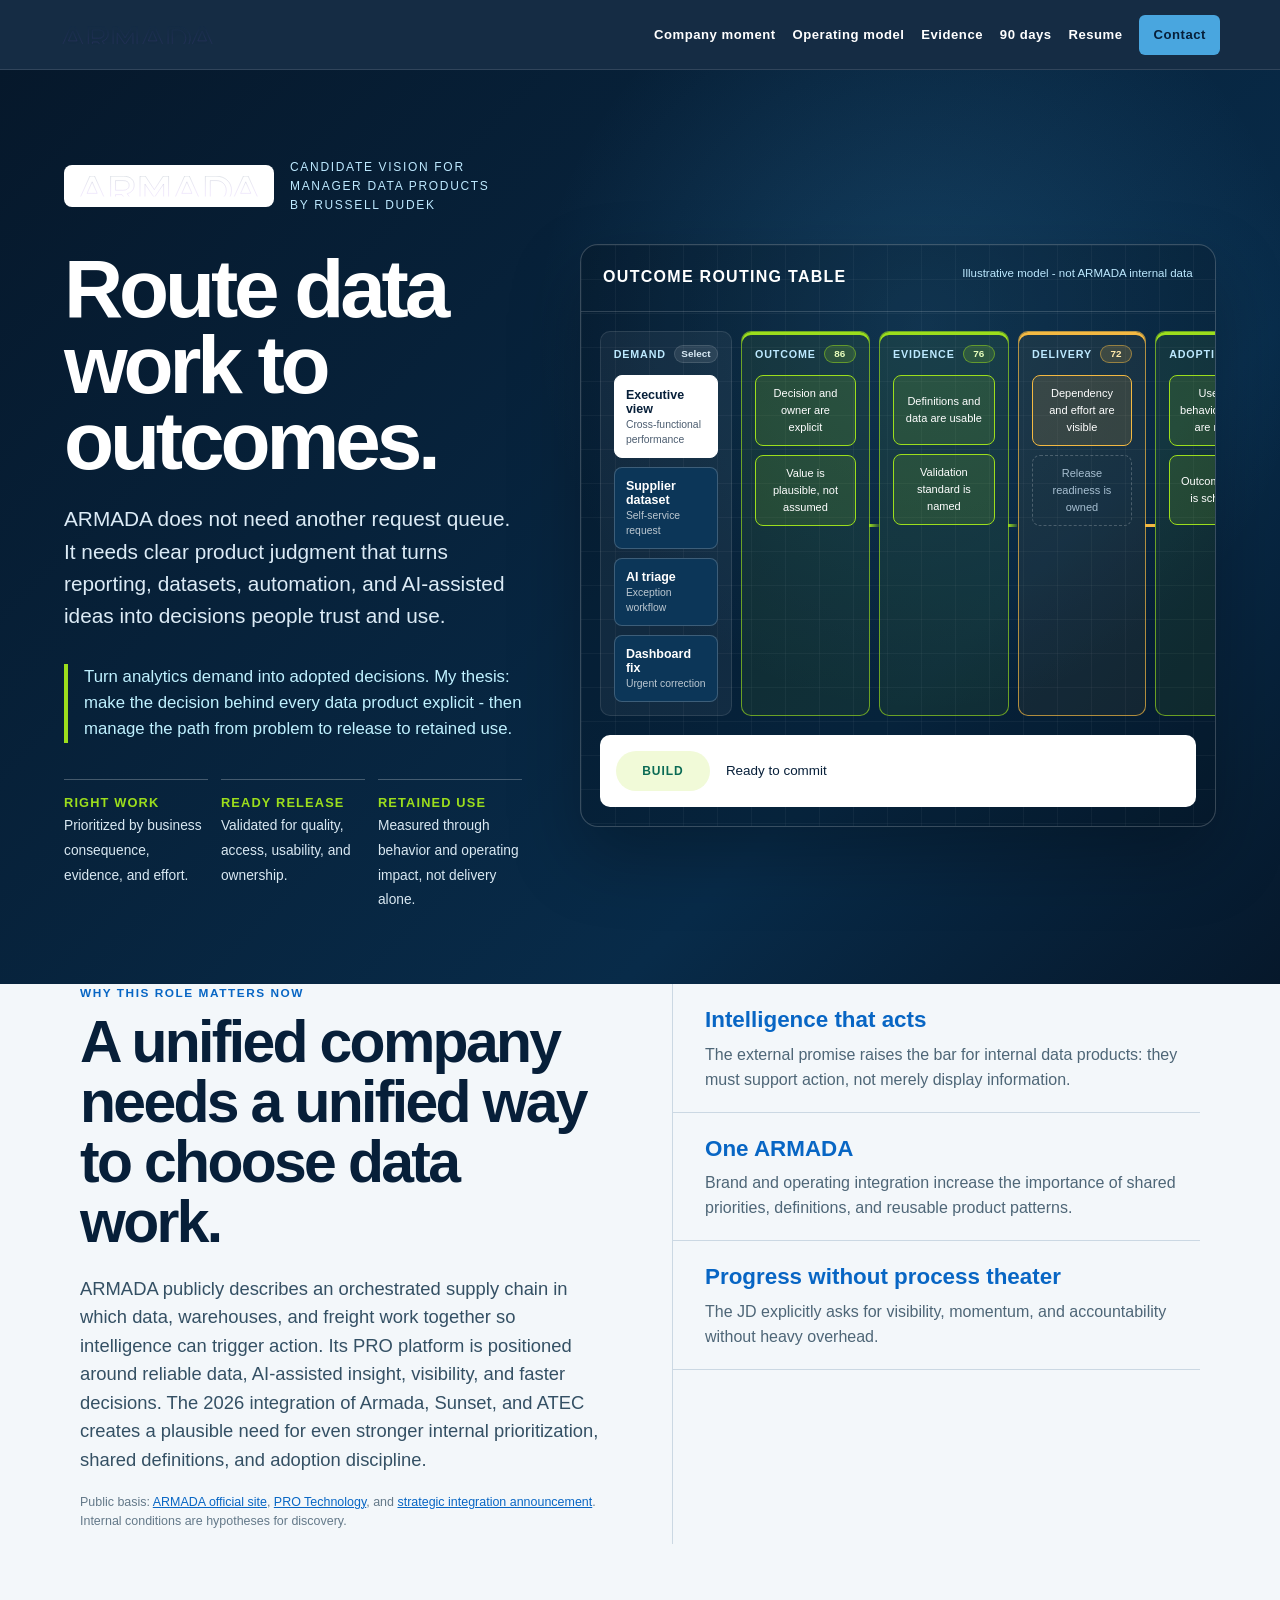
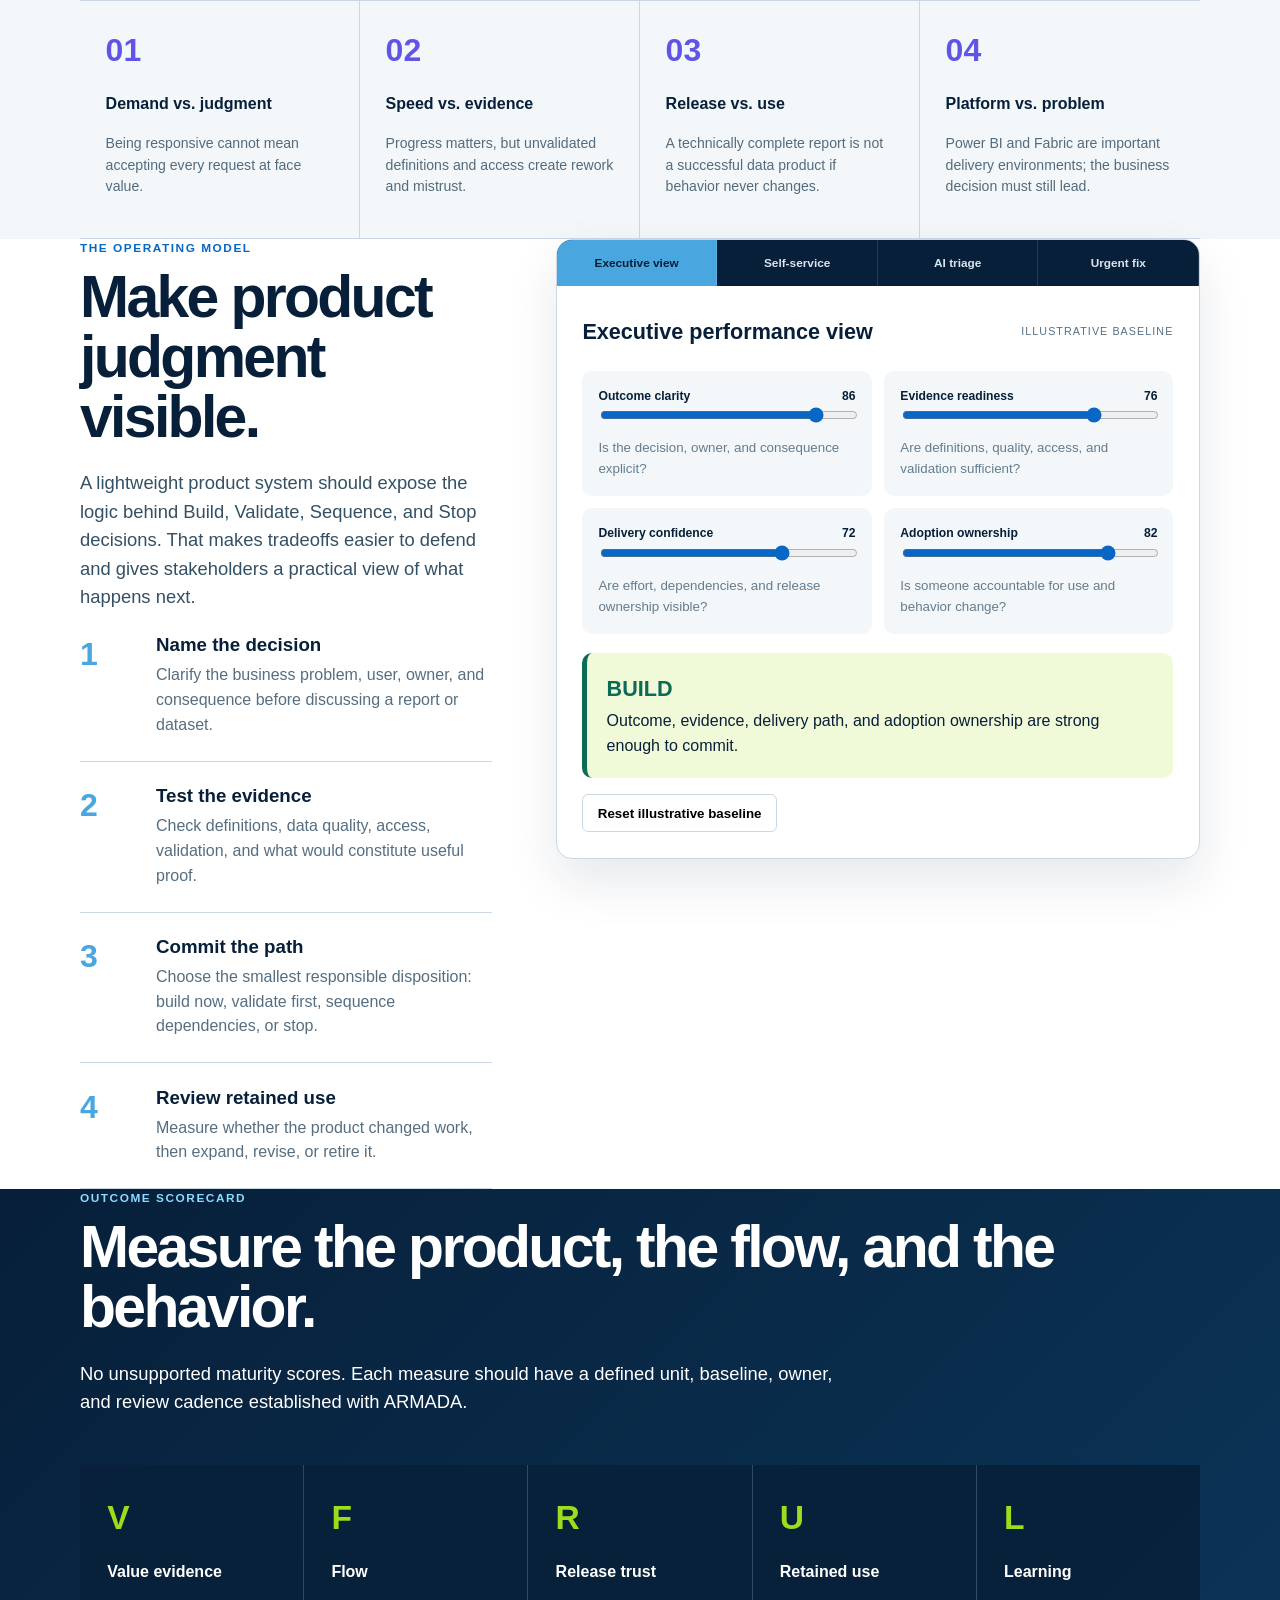
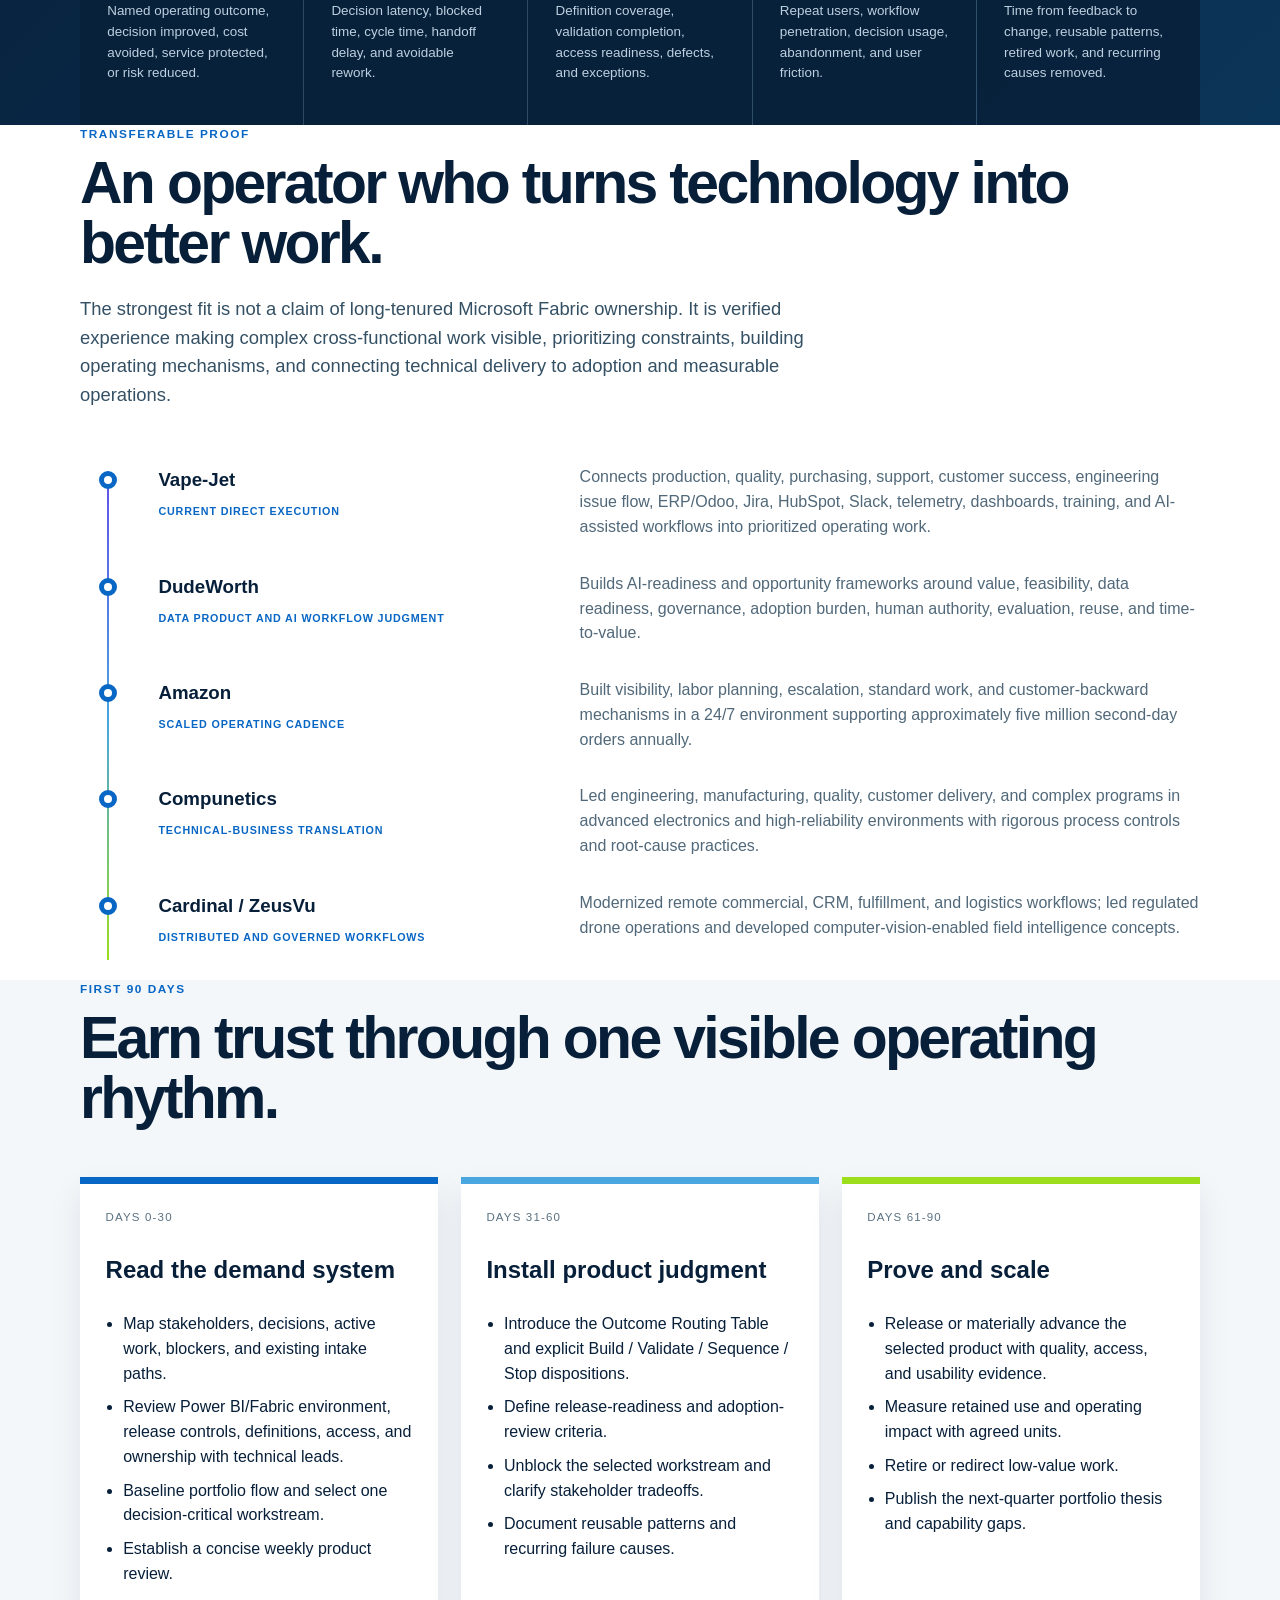
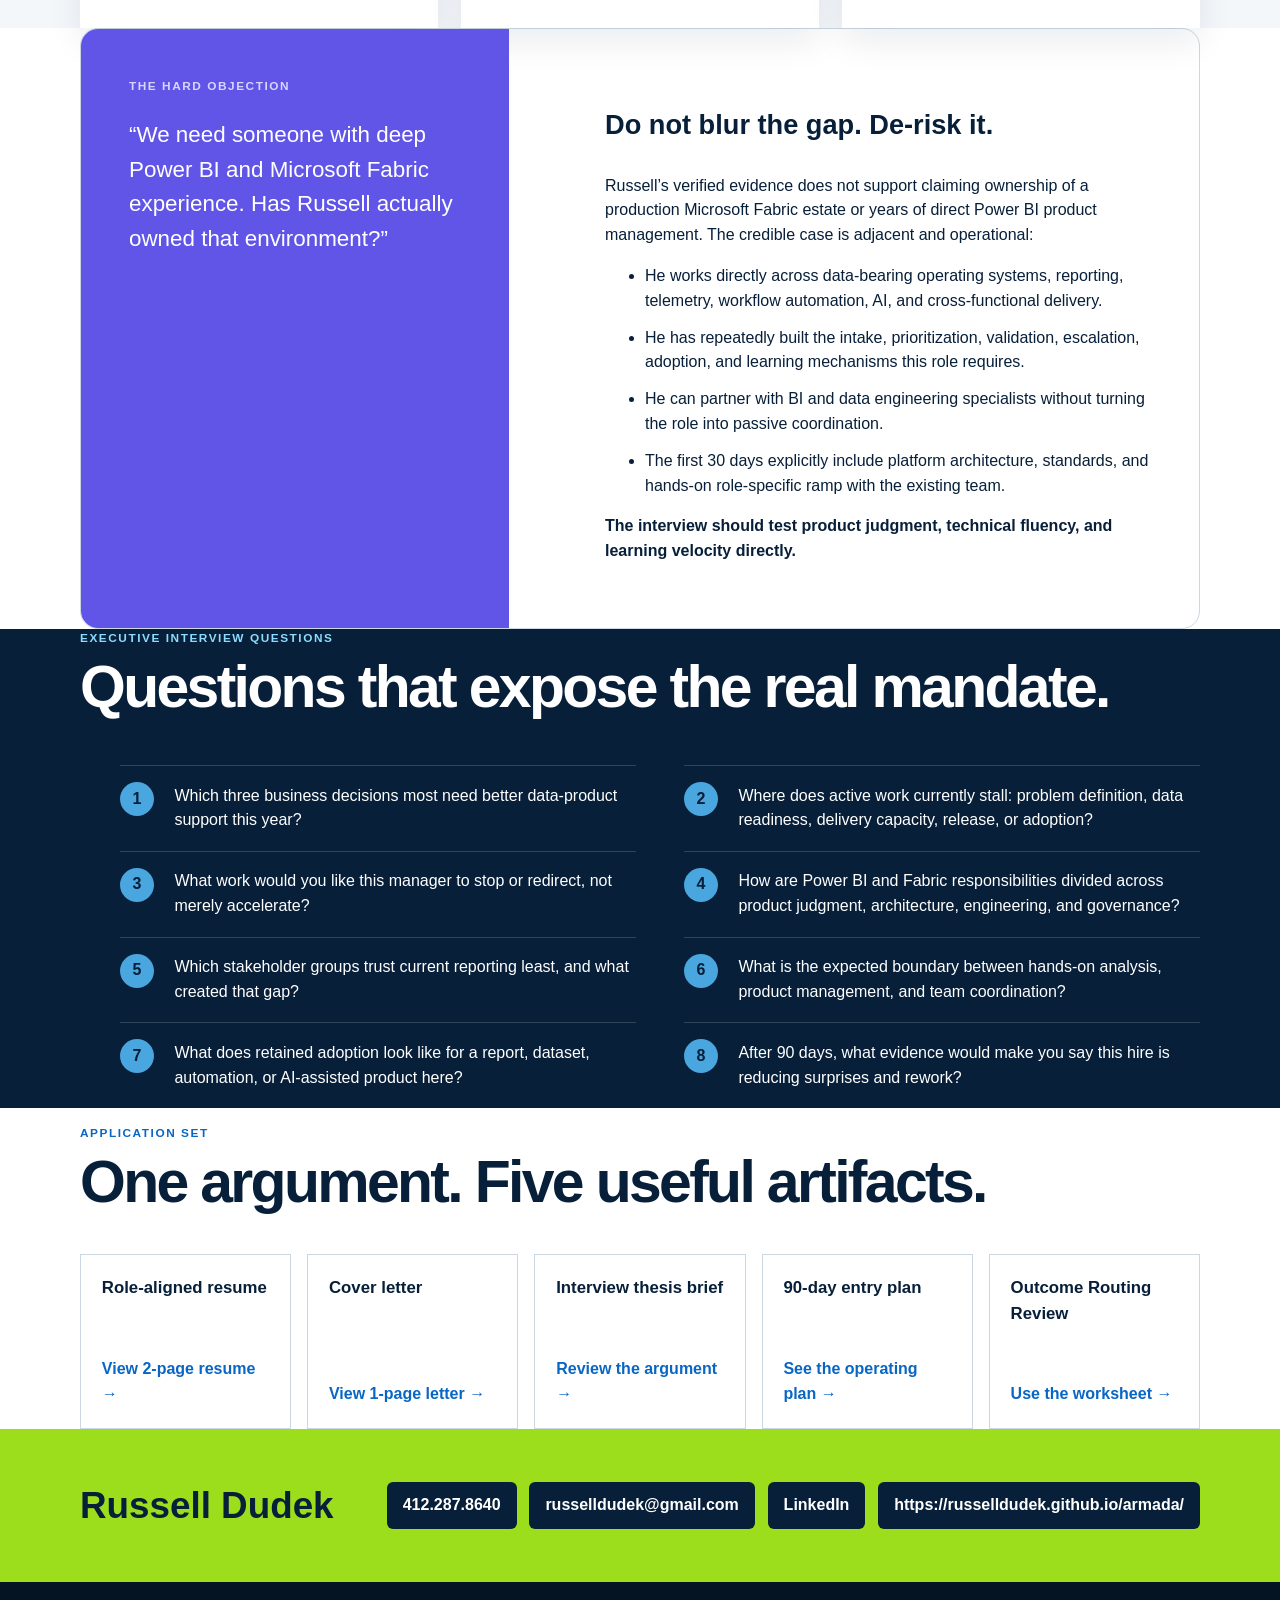
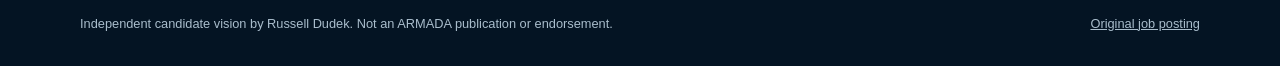
==== commit 1239a603: "Materialize ARMADA brand asset and campaign PDFs" ====
--- a/index.html
+++ b/index.html
@@ -1,4 +1,4 @@
-<!doctype html><html lang="en"><head><meta charset="utf-8"><meta name="viewport" content="width=device-width,initial-scale=1"><title>ARMADA Manager Data Products | Candidate Vision by Russell Dudek</title><meta name="description" content="Independent candidate vision for ARMADA's Manager Data Products role: route analytics work to adopted business outcomes."><link rel="icon" href="assets/graphics/routing-mark.svg"><link rel="stylesheet" href="styles.css"></head><body><a class="skip" href="#main">Skip to content</a><nav class="site-nav"><div class="nav-inner"><a href="index.html" aria-label="ARMADA candidate vision home"><img class="nav-logo" src="assets/brand/armada-logo-official.svg" alt="ARMADA"></a><button class="menu-button" aria-expanded="false" aria-controls="navLinks">Menu</button><div class="nav-links" id="navLinks"><a href="#moment">Company moment</a><a href="#model">Operating model</a><a href="#evidence">Evidence</a><a href="#plan">90 days</a><a href="resume.html">Resume</a><a class="nav-cta" href="#contact">Contact</a></div></div></nav><main id="main"><section class="hero"><div class="hero-grid"><div><div class="company-lockup"><img src="assets/brand/armada-logo-official.svg" alt="ARMADA"><div class="independent">Candidate vision for Manager Data Products<br>by Russell Dudek</div></div><h1>Route data work to outcomes.</h1><p class="lead">ARMADA does not need another request queue. It needs clear product judgment that turns reporting, datasets, automation, and AI-assisted ideas into decisions people trust and use.</p><p class="hero-thesis">Turn analytics demand into adopted decisions. My thesis: make the decision behind every data product explicit - then manage the path from problem to release to retained use.</p><div class="hero-proof"><div><strong>Right work</strong><span>Prioritized by business consequence, evidence, and effort.</span></div><div><strong>Ready release</strong><span>Validated for quality, access, usability, and ownership.</span></div><div><strong>Retained use</strong><span>Measured through behavior and operating impact, not delivery alone.</span></div></div></div><div class="routing-stage" aria-label="Animated outcome routing table"><div class="routing-head"><h2>Outcome Routing Table</h2><span>Illustrative model - not ARMADA internal data</span></div><div class="routing-grid"><div class="route-col"><h3>Demand</h3><div class="request-stack"><button class="request-card active" data-scenario="executive"><strong>Executive view</strong><small>Cross-functional performance</small></button><button class="request-card" data-scenario="selfservice"><strong>Supplier dataset</strong><small>Self-service request</small></button><button class="request-card" data-scenario="agent"><strong>AI triage</strong><small>Exception workflow</small></button><button class="request-card" data-scenario="urgent"><strong>Dashboard fix</strong><small>Urgent correction</small></button></div></div><div class="route-col"><h3>Outcome</h3><div class="gate active">Decision and owner are explicit</div><div class="gate">Value is plausible, not assumed</div></div><div class="route-col"><h3>Evidence</h3><div class="gate active">Definitions and data are usable</div><div class="gate">Validation standard is named</div></div><div class="route-col"><h3>Delivery</h3><div class="gate active">Dependency and effort are visible</div><div class="gate">Release readiness is owned</div></div><div class="route-col"><h3>Adoption</h3><div class="gate active">User and behavior change are named</div><div class="gate">Outcome review is scheduled</div></div><div class="signal" aria-hidden="true"></div></div><div class="route-readout"><div class="decision-badge">BUILD</div><p id="heroDecisionCopy">Ready to commit</p></div></div></div></section>
+<!doctype html><html lang="en"><head><meta charset="utf-8"><meta name="viewport" content="width=device-width,initial-scale=1"><title>ARMADA Manager Data Products | Candidate Vision by Russell Dudek</title><meta name="description" content="Independent candidate vision for ARMADA's Manager Data Products role: route analytics work to adopted business outcomes."><link rel="icon" href="assets/graphics/routing-mark.svg"><link rel="stylesheet" href="styles.css"></head><body><a class="skip" href="#main">Skip to content</a><nav class="site-nav"><div class="nav-inner"><a href="index.html" aria-label="ARMADA candidate vision home"><img class="nav-logo" src="assets/brand/armada-logo-official.svg" alt="ARMADA"></a><button class="menu-button" aria-expanded="false" aria-controls="navLinks">Menu</button><div class="nav-links" id="navLinks"><a href="#moment">Company moment</a><a href="#model">Operating model</a><a href="#evidence">Evidence</a><a href="#plan">90 days</a><a href="resume.html">Resume</a><a class="nav-cta" href="#contact">Contact</a></div></div></nav><main id="main"><section class="hero"><div class="hero-grid"><div><div class="company-lockup"><img src="assets/brand/armada-logo-official.svg" alt="ARMADA"><div class="independent">Candidate vision for Manager Data Products<br>by Russell Dudek</div></div><h1>Route data work to outcomes.</h1><p class="lead">ARMADA does not need another request queue. It needs clear product judgment that turns reporting, datasets, automation, and AI-assisted ideas into decisions people trust and use.</p><p class="hero-thesis">Turn analytics demand into adopted decisions. My thesis: make the decision behind every data product explicit - then manage the path from problem to release to retained use.</p><div class="hero-proof"><div><strong>Right work</strong><span>Prioritized by business consequence, evidence, and effort.</span></div><div><strong>Ready release</strong><span>Validated for quality, access, usability, and ownership.</span></div><div><strong>Retained use</strong><span>Measured through behavior and operating impact, not delivery alone.</span></div></div></div><div class="routing-stage" aria-label="Animated outcome routing table"><div class="routing-head"><h2>Outcome Routing Table</h2><span>Illustrative model - not ARMADA internal data</span></div><div class="routing-grid"><div class="route-col demand-col"><div class="route-col-head"><h3>Demand</h3><span class="stage-score stage-score-label">Select</span></div><div class="request-stack"><button class="request-card active" data-scenario="executive"><strong>Executive view</strong><small>Cross-functional performance</small></button><button class="request-card" data-scenario="selfservice"><strong>Supplier dataset</strong><small>Self-service request</small></button><button class="request-card" data-scenario="agent"><strong>AI triage</strong><small>Exception workflow</small></button><button class="request-card" data-scenario="urgent"><strong>Dashboard fix</strong><small>Urgent correction</small></button></div></div><div class="route-col" data-stage="outcome"><div class="route-col-head"><h3>Outcome</h3><span class="stage-score" aria-label="Outcome score">86</span></div><div class="gate">Decision and owner are explicit</div><div class="gate">Value is plausible, not assumed</div></div><div class="route-col" data-stage="evidence"><div class="route-col-head"><h3>Evidence</h3><span class="stage-score" aria-label="Evidence score">76</span></div><div class="gate">Definitions and data are usable</div><div class="gate">Validation standard is named</div></div><div class="route-col" data-stage="delivery"><div class="route-col-head"><h3>Delivery</h3><span class="stage-score" aria-label="Delivery score">72</span></div><div class="gate">Dependency and effort are visible</div><div class="gate">Release readiness is owned</div></div><div class="route-col" data-stage="adoption"><div class="route-col-head"><h3>Adoption</h3><span class="stage-score" aria-label="Adoption score">82</span></div><div class="gate">User and behavior change are named</div><div class="gate">Outcome review is scheduled</div></div></div><div class="route-readout"><div class="decision-badge">BUILD</div><p id="heroDecisionCopy">Ready to commit</p></div></div></div></section>
 <section class="section moment" id="moment"><div class="section-inner"><div class="moment-grid"><div><div class="eyebrow">Why this role matters now</div><h2>A unified company needs a unified way to choose data work.</h2><p class="section-lead">ARMADA publicly describes an orchestrated supply chain in which data, warehouses, and freight work together so intelligence can trigger action. Its PRO platform is positioned around reliable data, AI-assisted insight, visibility, and faster decisions. The 2026 integration of Armada, Sunset, and ATEC creates a plausible need for even stronger internal prioritization, shared definitions, and adoption discipline.</p><p class="source-list">Public basis: <a href="https://www.armada.net/">ARMADA official site</a>, <a href="https://www.armada.net/solution/pro-technology/">PRO Technology</a>, and <a href="https://www.armada.net/armada-sunset-holdings-announces-strategic-integration/">strategic integration announcement</a>. Internal conditions are hypotheses for discovery.</p></div><div class="moment-facts"><div class="fact"><strong>Intelligence that acts</strong><p>The external promise raises the bar for internal data products: they must support action, not merely display information.</p></div><div class="fact"><strong>One ARMADA</strong><p>Brand and operating integration increase the importance of shared priorities, definitions, and reusable product patterns.</p></div><div class="fact"><strong>Progress without process theater</strong><p>The JD explicitly asks for visibility, momentum, and accountability without heavy overhead.</p></div></div></div><div class="tension-rail"><div class="tension"><div class="versus">01</div><h3>Demand vs. judgment</h3><p>Being responsive cannot mean accepting every request at face value.</p></div><div class="tension"><div class="versus">02</div><h3>Speed vs. evidence</h3><p>Progress matters, but unvalidated definitions and access create rework and mistrust.</p></div><div class="tension"><div class="versus">03</div><h3>Release vs. use</h3><p>A technically complete report is not a successful data product if behavior never changes.</p></div><div class="tension"><div class="versus">04</div><h3>Platform vs. problem</h3><p>Power BI and Fabric are important delivery environments; the business decision must still lead.</p></div></div></div></section>
 <section class="section model" id="model"><div class="section-inner"><div class="model-layout"><div><div class="eyebrow">The operating model</div><h2>Make product judgment visible.</h2><p class="section-lead">A lightweight product system should expose the logic behind Build, Validate, Sequence, and Stop decisions. That makes tradeoffs easier to defend and gives stakeholders a practical view of what happens next.</p><div class="decision-architecture"><div class="decision-step"><b>1</b><div><h3>Name the decision</h3><p>Clarify the business problem, user, owner, and consequence before discussing a report or dataset.</p></div></div><div class="decision-step"><b>2</b><div><h3>Test the evidence</h3><p>Check definitions, data quality, access, validation, and what would constitute useful proof.</p></div></div><div class="decision-step"><b>3</b><div><h3>Commit the path</h3><p>Choose the smallest responsible disposition: build now, validate first, sequence dependencies, or stop.</p></div></div><div class="decision-step"><b>4</b><div><h3>Review retained use</h3><p>Measure whether the product changed work, then expand, revise, or retire it.</p></div></div></div></div><div class="artifact-panel"><div class="artifact-tabs" role="tablist" aria-label="Illustrative data product scenarios"><button class="artifact-tab active" data-scenario="executive" role="tab">Executive view</button><button class="artifact-tab" data-scenario="selfservice" role="tab">Self-service</button><button class="artifact-tab" data-scenario="agent" role="tab">AI triage</button><button class="artifact-tab" data-scenario="urgent" role="tab">Urgent fix</button></div><div class="artifact-body"><div class="scenario-title"><h3 id="scenarioTitle">Executive performance view</h3><span id="scenarioLabel">Illustrative baseline</span></div><div class="criteria"><div class="criterion"><label>Outcome clarity <output>86</output></label><input type="range" min="0" max="100" value="86" aria-label="Outcome clarity"><small>Is the decision, owner, and consequence explicit?</small></div><div class="criterion"><label>Evidence readiness <output>76</output></label><input type="range" min="0" max="100" value="76" aria-label="Evidence readiness"><small>Are definitions, quality, access, and validation sufficient?</small></div><div class="criterion"><label>Delivery confidence <output>72</output></label><input type="range" min="0" max="100" value="72" aria-label="Delivery confidence"><small>Are effort, dependencies, and release ownership visible?</small></div><div class="criterion"><label>Adoption ownership <output>82</output></label><input type="range" min="0" max="100" value="82" aria-label="Adoption ownership"><small>Is someone accountable for use and behavior change?</small></div></div><div class="disposition" id="disposition"><strong>BUILD</strong><p>Clear decision owner and business outcome; validate the source definitions, then release with an adoption review.</p></div><button class="reset" id="resetBaseline">Reset illustrative baseline</button></div></div></div></div></section>
 <section class="section scorecard"><div class="section-inner"><div class="eyebrow" style="color:#8cdcff">Outcome scorecard</div><h2>Measure the product, the flow, and the behavior.</h2><p class="section-lead">No unsupported maturity scores. Each measure should have a defined unit, baseline, owner, and review cadence established with ARMADA.</p><div class="score-grid"><div class="score-item"><strong>V</strong><h3>Value evidence</h3><p>Named operating outcome, decision improved, cost avoided, service protected, or risk reduced.</p></div><div class="score-item"><strong>F</strong><h3>Flow</h3><p>Decision latency, blocked time, cycle time, handoff delay, and avoidable rework.</p></div><div class="score-item"><strong>R</strong><h3>Release trust</h3><p>Definition coverage, validation completion, access readiness, defects, and exceptions.</p></div><div class="score-item"><strong>U</strong><h3>Retained use</h3><p>Repeat users, workflow penetration, decision usage, abandonment, and user friction.</p></div><div class="score-item"><strong>L</strong><h3>Learning</h3><p>Time from feedback to change, reusable patterns, retired work, and recurring causes removed.</p></div></div></div></section>
--- a/styles.css
+++ b/styles.css
@@ -1,8 +1,8 @@
 @import url("brand-tokens.css");
-*{box-sizing:border-box}html{scroll-behavior:smooth}body{margin:0;font-family:"Cabin","Trebuchet MS",sans-serif;color:var(--ink);background:var(--paper);line-height:1.55}a{color:inherit}img{max-width:100%;display:block}.skip{position:absolute;left:-9999px}.skip:focus{left:1rem;top:1rem;background:#fff;padding:.7rem 1rem;z-index:100}.site-nav{position:sticky;top:0;z-index:50;background:rgba(7,31,57,.94);backdrop-filter:blur(12px);border-bottom:1px solid rgba(255,255,255,.12)}.nav-inner{max-width:1200px;margin:auto;padding:.7rem 1.25rem;display:flex;align-items:center;gap:1.2rem}.nav-logo{width:155px;height:47px;object-fit:contain;object-position:left center;filter:drop-shadow(0 2px 4px rgba(0,0,0,.16))}.nav-links{margin-left:auto;display:flex;gap:1.05rem;align-items:center}.nav-links a{color:#fff;text-decoration:none;font-weight:700;font-size:.82rem;letter-spacing:.04em}.nav-links .nav-cta{background:var(--armada-sky);padding:.62rem .88rem;border-radius:6px;color:var(--ink)}.menu-button{display:none;margin-left:auto;background:transparent;border:1px solid rgba(255,255,255,.4);color:white;border-radius:6px;padding:.5rem .7rem}.hero{background:radial-gradient(circle at 72% 28%,rgba(73,166,223,.2),transparent 34%),linear-gradient(135deg,#06182b 0%,#082b49 70%,#06182b 100%);color:#fff;overflow:hidden}.hero-grid{max-width:1200px;margin:auto;min-height:690px;padding:5.5rem 1.5rem 4.5rem;display:grid;grid-template-columns:.9fr 1.25fr;gap:3.6rem;align-items:center}.company-lockup{display:flex;align-items:center;gap:1rem;margin-bottom:2.3rem}.company-lockup img{width:210px;background:#fff;border-radius:8px;padding:.65rem .8rem}.independent{font-size:.75rem;text-transform:uppercase;letter-spacing:.14em;color:#bde9ff}.hero h1{font-family:"Clear Sans","Cabin",sans-serif;font-size:clamp(3.2rem,6.4vw,6.6rem);line-height:.93;letter-spacing:-.05em;margin:0 0 1.5rem}.hero .lead{font-size:1.3rem;max-width:580px;color:#dcebf6}.hero-thesis{border-left:4px solid var(--armada-lime);padding-left:1rem;margin-top:2rem;font-size:1.05rem;color:#bff1ff}.hero-proof{display:grid;grid-template-columns:repeat(3,1fr);gap:.8rem;margin-top:2.3rem}.hero-proof div{border-top:1px solid rgba(255,255,255,.25);padding-top:.8rem}.hero-proof strong{display:block;color:var(--armada-lime);font-size:.8rem;text-transform:uppercase;letter-spacing:.09em}.hero-proof span{font-size:.86rem;color:#d9e8f2}.routing-stage{position:relative;min-height:540px;border:1px solid rgba(255,255,255,.2);border-radius:18px;background:rgba(0,0,0,.18);box-shadow:0 30px 70px rgba(0,0,0,.25);overflow:hidden}.routing-stage:before{content:"";position:absolute;inset:0;background-image:linear-gradient(rgba(255,255,255,.04) 1px,transparent 1px),linear-gradient(90deg,rgba(255,255,255,.04) 1px,transparent 1px);background-size:34px 34px}.routing-head{position:relative;padding:1.3rem 1.4rem;border-bottom:1px solid rgba(255,255,255,.16);display:flex;justify-content:space-between;gap:1rem}.routing-head h2{font-size:1rem;margin:0;letter-spacing:.08em;text-transform:uppercase}.routing-head span{font-size:.72rem;color:#bde9ff}.routing-grid{position:relative;display:grid;grid-template-columns:1.1fr repeat(4,1fr);padding:1.2rem;gap:.6rem;min-height:395px}.route-col{background:rgba(255,255,255,.05);border:1px solid rgba(255,255,255,.1);border-radius:10px;padding:.8rem}.route-col h3{font-size:.67rem;text-transform:uppercase;letter-spacing:.08em;color:#bde9ff;margin:0 0 .75rem}.request-stack{display:flex;flex-direction:column;gap:.55rem}.request-card{appearance:none;text-align:left;color:#fff;background:#0c3658;border:1px solid rgba(255,255,255,.2);border-radius:8px;padding:.7rem;cursor:pointer;transition:.25s transform,.25s border-color,.25s background}.request-card:hover,.request-card:focus-visible{transform:translateX(4px);border-color:var(--armada-sky);outline:none}.request-card.active{background:#fff;color:var(--ink);border-color:#fff}.request-card strong{display:block;font-size:.78rem}.request-card small{font-size:.65rem;opacity:.72}.gate{min-height:70px;border:1px dashed rgba(255,255,255,.22);border-radius:8px;padding:.55rem;margin-bottom:.55rem;display:flex;align-items:center;justify-content:center;text-align:center;font-size:.69rem;color:#a7bfd1;position:relative}.gate.active{border-style:solid;border-color:var(--armada-lime);color:#fff;background:rgba(156,222,28,.13)}.gate.active:after{content:"";position:absolute;width:9px;height:9px;border-radius:50%;background:var(--armada-lime);right:-5px;box-shadow:0 0 0 7px rgba(156,222,28,.1);animation:pulse 1.8s infinite}.route-readout{position:relative;margin:0 1.2rem 1.2rem;padding:1rem;border-radius:10px;background:#fff;color:var(--ink);display:grid;grid-template-columns:auto 1fr;gap:1rem;align-items:center}.decision-badge{min-width:94px;text-align:center;background:var(--soft-lime);color:var(--success);padding:.65rem .75rem;border-radius:999px;font-weight:800;text-transform:uppercase;font-size:.75rem;letter-spacing:.08em}.route-readout p{margin:0;font-size:.84rem}.signal{position:absolute;width:13px;height:13px;border-radius:4px;background:var(--armada-sky);left:27%;top:32%;transform:rotate(45deg);animation:route 6s linear infinite;box-shadow:0 0 18px var(--armada-sky)}@keyframes route{0%{left:27%;top:32%;opacity:0}12%{opacity:1}45%{left:49%;top:32%}72%{left:70%;top:50%}100%{left:92%;top:64%;opacity:0}}@keyframes pulse{50%{box-shadow:0 0 0 13px rgba(156,222,28,0)}}.section{padding:6rem 1.5rem}.section-inner{max-width:1120px;margin:auto}.eyebrow{font-size:.74rem;text-transform:uppercase;letter-spacing:.13em;color:var(--armada-blue);font-weight:800}.section h2{font-family:"Clear Sans","Cabin",sans-serif;font-size:clamp(2.3rem,4.6vw,4.7rem);letter-spacing:-.045em;line-height:1.02;margin:.6rem 0 1.4rem}.section-lead{font-size:1.15rem;max-width:760px;color:#345064}.moment{background:var(--mist)}.moment-grid{display:grid;grid-template-columns:1fr 1fr;gap:4rem}.moment-facts{border-left:1px solid var(--line)}.fact{padding:1.2rem 0 1.2rem 2rem;border-bottom:1px solid var(--line)}.fact strong{display:block;font-size:1.4rem;color:var(--armada-blue)}.fact p{margin:.3rem 0 0;color:#4e6677}.tension-rail{margin-top:3.5rem;display:grid;grid-template-columns:repeat(4,1fr);border-top:1px solid var(--line);border-bottom:1px solid var(--line)}.tension{padding:1.6rem;border-right:1px solid var(--line);min-height:210px}.tension:last-child{border-right:none}.tension .versus{font-size:2rem;color:var(--armada-violet);font-weight:800}.tension h3{font-size:1rem}.tension p{font-size:.88rem;color:#536b7d}.model{background:#fff}.model-layout{display:grid;grid-template-columns:.78fr 1.22fr;gap:4rem;align-items:start}.artifact-panel{border:1px solid var(--line);border-radius:16px;box-shadow:0 22px 50px rgba(7,31,57,.1);overflow:hidden;background:#fff}.artifact-tabs{display:grid;grid-template-columns:repeat(4,1fr);background:var(--ink)}.artifact-tab{border:0;background:transparent;color:#d8e5ef;padding:1rem .5rem;font-weight:700;font-size:.74rem;cursor:pointer;border-right:1px solid rgba(255,255,255,.12)}.artifact-tab.active{background:var(--armada-sky);color:var(--ink)}.artifact-body{padding:1.6rem}.scenario-title{display:flex;justify-content:space-between;gap:1rem;align-items:center}.scenario-title h3{font-size:1.35rem;margin:.2rem 0}.scenario-title span{font-size:.67rem;text-transform:uppercase;letter-spacing:.1em;color:#557084}.criteria{display:grid;grid-template-columns:repeat(2,1fr);gap:.8rem;margin:1.2rem 0}.criterion{background:var(--mist);padding:1rem;border-radius:10px}.criterion label{display:flex;justify-content:space-between;font-size:.76rem;font-weight:800}.criterion input{width:100%;accent-color:var(--armada-blue)}.criterion small{display:block;color:#647c8e;margin-top:.45rem}.disposition{padding:1.2rem;border-radius:10px;background:var(--soft-lime);border-left:5px solid var(--armada-lime)}.disposition strong{display:block;font-size:1.35rem;color:var(--success)}.disposition p{margin:.25rem 0 0}.reset{margin-top:1rem;background:transparent;border:1px solid var(--line);border-radius:6px;padding:.65rem .9rem;cursor:pointer;font-weight:700}.decision-architecture{display:flex;flex-direction:column;gap:1.2rem}.decision-step{display:grid;grid-template-columns:60px 1fr;gap:1rem;padding-bottom:1.2rem;border-bottom:1px solid var(--line)}.decision-step b{font-size:2rem;color:var(--armada-sky)}.decision-step h3{margin:0}.decision-step p{margin:.25rem 0;color:#566e80}.scorecard{background:linear-gradient(135deg,#071f39,#0b3558);color:#fff}.scorecard h2,.scorecard .section-lead{color:#fff}.score-grid{display:grid;grid-template-columns:repeat(5,1fr);gap:1px;background:rgba(255,255,255,.15);margin-top:3rem}.score-item{background:rgba(7,31,57,.95);padding:1.7rem;min-height:215px}.score-item strong{font-size:2.1rem;color:var(--armada-lime)}.score-item h3{font-size:1rem}.score-item p{font-size:.84rem;color:#bcd0df}.evidence{background:#fff}.evidence-map{position:relative;margin-top:3.5rem}.evidence-map:before{content:"";position:absolute;left:27px;top:20px;bottom:20px;width:2px;background:linear-gradient(var(--armada-violet),var(--armada-sky),var(--armada-lime))}.evidence-row{display:grid;grid-template-columns:56px .9fr 1.4fr;gap:1.4rem;padding:0 0 2rem;position:relative}.evidence-dot{width:18px;height:18px;border-radius:50%;background:#fff;border:5px solid var(--armada-blue);margin:6px 0 0 19px;z-index:2}.evidence-row h3{margin:0}.evidence-row p{margin:0;color:#506879}.evidence-tag{display:inline-block;margin-top:.55rem;font-size:.67rem;letter-spacing:.08em;text-transform:uppercase;color:var(--armada-blue);font-weight:800}.entry{background:var(--mist)}.entry-grid{display:grid;grid-template-columns:repeat(3,1fr);gap:1.4rem;margin-top:3rem}.phase{background:#fff;border-top:7px solid var(--armada-blue);padding:1.6rem;box-shadow:0 14px 32px rgba(7,31,57,.08)}.phase:nth-child(2){border-color:var(--armada-sky)}.phase:nth-child(3){border-color:var(--armada-lime)}.phase .days{font-size:.72rem;text-transform:uppercase;letter-spacing:.1em;color:#5a7181}.phase h3{font-size:1.5rem}.phase ul{padding-left:1.1rem}.phase li{margin:.55rem 0}.objection{background:#fff}.objection-shell{display:grid;grid-template-columns:.8fr 1.2fr;gap:3rem;border:1px solid var(--line);border-radius:18px;overflow:hidden}.objection-question{background:var(--armada-violet);color:#fff;padding:3rem}.objection-question p{font-size:1.4rem}.objection-answer{padding:3rem}.objection-answer h3{font-size:1.7rem}.objection-answer li{margin:.75rem 0}.questions{background:#071f39;color:#fff}.question-list{counter-reset:q;display:grid;grid-template-columns:repeat(2,1fr);gap:0 3rem;margin-top:3rem}.question-list li{list-style:none;padding:1.1rem 0 1.1rem 3.4rem;border-top:1px solid rgba(255,255,255,.17);position:relative}.question-list li:before{counter-increment:q;content:counter(q);position:absolute;left:0;top:1rem;width:34px;height:34px;border-radius:50%;background:var(--armada-sky);color:var(--ink);display:grid;place-items:center;font-weight:800}.documents{background:#fff}.doc-grid{display:grid;grid-template-columns:repeat(5,1fr);gap:1rem;margin-top:2.6rem}.doc-link{text-decoration:none;border:1px solid var(--line);padding:1.3rem;min-height:175px;display:flex;flex-direction:column;justify-content:space-between;transition:.2s transform,.2s box-shadow}.doc-link:hover,.doc-link:focus-visible{transform:translateY(-4px);box-shadow:0 14px 30px rgba(7,31,57,.12);outline:3px solid var(--armada-sky)}.doc-link strong{font-size:1.05rem}.doc-link span{color:var(--armada-blue);font-weight:800}.contact-band{background:var(--armada-lime);padding:3rem 1.5rem}.contact-inner{max-width:1120px;margin:auto;display:flex;align-items:center;gap:2rem}.contact-inner h2{font-size:2.3rem;margin:0}.contact-links{margin-left:auto;display:flex;gap:.8rem;flex-wrap:wrap}.contact-links a{background:var(--ink);color:#fff;padding:.7rem 1rem;text-decoration:none;border-radius:6px;font-weight:700}.site-footer{background:#041423;color:#a9bdcc;padding:2rem 1.5rem;font-size:.8rem}.footer-inner{max-width:1120px;margin:auto;display:flex;justify-content:space-between;gap:2rem}.source-list{font-size:.78rem;color:#647989}.source-list a{color:var(--armada-blue)}
+*{box-sizing:border-box}html{scroll-behavior:smooth}body{margin:0;font-family:"Cabin","Trebuchet MS",sans-serif;color:var(--ink);background:var(--paper);line-height:1.55}a{color:inherit}img{max-width:100%;display:block}.skip{position:absolute;left:-9999px}.skip:focus{left:1rem;top:1rem;background:#fff;padding:.7rem 1rem;z-index:100}.site-nav{position:sticky;top:0;z-index:50;background:rgba(7,31,57,.94);backdrop-filter:blur(12px);border-bottom:1px solid rgba(255,255,255,.12)}.nav-inner{max-width:1200px;margin:auto;padding:.7rem 1.25rem;display:flex;align-items:center;gap:1.2rem}.nav-logo{width:155px;height:47px;object-fit:contain;object-position:left center;filter:drop-shadow(0 2px 4px rgba(0,0,0,.16))}.nav-links{margin-left:auto;display:flex;gap:1.05rem;align-items:center}.nav-links a{color:#fff;text-decoration:none;font-weight:700;font-size:.82rem;letter-spacing:.04em}.nav-links .nav-cta{background:var(--armada-sky);padding:.62rem .88rem;border-radius:6px;color:var(--ink)}.menu-button{display:none;margin-left:auto;background:transparent;border:1px solid rgba(255,255,255,.4);color:white;border-radius:6px;padding:.5rem .7rem}.hero{background:radial-gradient(circle at 72% 28%,rgba(73,166,223,.2),transparent 34%),linear-gradient(135deg,#06182b 0%,#082b49 70%,#06182b 100%);color:#fff;overflow:hidden}.hero-grid{max-width:1200px;margin:auto;min-height:690px;padding:5.5rem 1.5rem 4.5rem;display:grid;grid-template-columns:.9fr 1.25fr;gap:3.6rem;align-items:center}.company-lockup{display:flex;align-items:center;gap:1rem;margin-bottom:2.3rem}.company-lockup img{width:210px;background:#fff;border-radius:8px;padding:.65rem .8rem}.independent{font-size:.75rem;text-transform:uppercase;letter-spacing:.14em;color:#bde9ff}.hero h1{font-family:"Clear Sans","Cabin",sans-serif;font-size:clamp(3.2rem,6.4vw,6.6rem);line-height:.93;letter-spacing:-.05em;margin:0 0 1.5rem}.hero .lead{font-size:1.3rem;max-width:580px;color:#dcebf6}.hero-thesis{border-left:4px solid var(--armada-lime);padding-left:1rem;margin-top:2rem;font-size:1.05rem;color:#bff1ff}.hero-proof{display:grid;grid-template-columns:repeat(3,1fr);gap:.8rem;margin-top:2.3rem}.hero-proof div{border-top:1px solid rgba(255,255,255,.25);padding-top:.8rem}.hero-proof strong{display:block;color:var(--armada-lime);font-size:.8rem;text-transform:uppercase;letter-spacing:.09em}.hero-proof span{font-size:.86rem;color:#d9e8f2}.routing-stage{position:relative;min-height:540px;border:1px solid rgba(255,255,255,.2);border-radius:18px;background:rgba(0,0,0,.18);box-shadow:0 30px 70px rgba(0,0,0,.25);overflow:hidden}.routing-stage:before{content:"";position:absolute;inset:0;background-image:linear-gradient(rgba(255,255,255,.04) 1px,transparent 1px),linear-gradient(90deg,rgba(255,255,255,.04) 1px,transparent 1px);background-size:34px 34px}.routing-head{position:relative;padding:1.3rem 1.4rem;border-bottom:1px solid rgba(255,255,255,.16);display:flex;justify-content:space-between;gap:1rem}.routing-head h2{font-size:1rem;margin:0;letter-spacing:.08em;text-transform:uppercase}.routing-head span{font-size:.72rem;color:#bde9ff}.routing-grid{position:relative;display:grid;grid-template-columns:1.1fr repeat(4,1fr);padding:1.2rem;gap:.6rem;min-height:395px}.route-col{background:rgba(255,255,255,.05);border:1px solid rgba(255,255,255,.1);border-radius:10px;padding:.8rem;position:relative;transition:border-color .25s ease,box-shadow .25s ease,background .25s ease}.route-col-head{display:flex;align-items:center;justify-content:space-between;gap:.5rem;margin-bottom:.75rem}.route-col h3{font-size:.67rem;text-transform:uppercase;letter-spacing:.08em;color:#bde9ff;margin:0}.stage-score{min-width:32px;padding:.2rem .35rem;border-radius:999px;background:rgba(255,255,255,.09);border:1px solid rgba(255,255,255,.12);font-size:.62rem;line-height:1;text-align:center;color:#d9eaf5;font-weight:800}.stage-score-label{min-width:44px;font-weight:700}.route-col[data-state="ready"]{border-color:rgba(156,222,28,.65);box-shadow:inset 0 3px 0 var(--armada-lime);background:rgba(156,222,28,.07)}.route-col[data-state="partial"]{border-color:rgba(244,185,66,.7);box-shadow:inset 0 3px 0 #f4b942;background:rgba(244,185,66,.06)}.route-col[data-state="blocked"]{border-color:rgba(236,95,124,.72);box-shadow:inset 0 3px 0 var(--stop);background:rgba(236,95,124,.06)}.route-col[data-state="ready"] .stage-score{background:rgba(156,222,28,.16);border-color:rgba(156,222,28,.5);color:#e8ffbc}.route-col[data-state="partial"] .stage-score{background:rgba(244,185,66,.16);border-color:rgba(244,185,66,.5);color:#ffe8aa}.route-col[data-state="blocked"] .stage-score{background:rgba(236,95,124,.16);border-color:rgba(236,95,124,.5);color:#ffd1dc}.route-col[data-stage]:not([data-stage="adoption"]):after{content:"";position:absolute;right:-.62rem;top:50%;width:.62rem;height:3px;background:rgba(255,255,255,.13);z-index:3}.route-col[data-state="ready"]:not([data-stage="adoption"]):after{background:linear-gradient(90deg,var(--armada-lime),rgba(156,222,28,.2),var(--armada-lime));background-size:200% 100%;animation:flow-line 2s linear infinite}.route-col[data-state="partial"]:not([data-stage="adoption"]):after{background:#f4b942}.route-col[data-state="blocked"]:not([data-stage="adoption"]):after{background:rgba(236,95,124,.65)}.request-stack{display:flex;flex-direction:column;gap:.55rem}.request-card{appearance:none;text-align:left;color:#fff;background:#0c3658;border:1px solid rgba(255,255,255,.2);border-radius:8px;padding:.7rem;cursor:pointer;transition:.25s transform,.25s border-color,.25s background}.request-card:hover,.request-card:focus-visible{transform:translateX(4px);border-color:var(--armada-sky);outline:none}.request-card.active{background:#fff;color:var(--ink);border-color:#fff}.request-card strong{display:block;font-size:.78rem}.request-card small{font-size:.65rem;opacity:.72}.gate{min-height:70px;border:1px dashed rgba(255,255,255,.22);border-radius:8px;padding:.55rem;margin-bottom:.55rem;display:flex;align-items:center;justify-content:center;text-align:center;font-size:.69rem;color:#a7bfd1;position:relative;transition:border-color .25s ease,background .25s ease,color .25s ease,transform .25s ease}.gate.active{border-style:solid;border-color:var(--armada-lime);color:#fff;background:rgba(156,222,28,.13);animation:gate-breathe 2.4s ease-in-out infinite}.route-col[data-state="partial"] .gate.active{border-color:#f4b942;background:rgba(244,185,66,.13)}.route-readout{position:relative;margin:0 1.2rem 1.2rem;padding:1rem;border-radius:10px;background:#fff;color:var(--ink);display:grid;grid-template-columns:auto 1fr;gap:1rem;align-items:center}.decision-badge{min-width:94px;text-align:center;background:var(--soft-lime);color:var(--success);padding:.65rem .75rem;border-radius:999px;font-weight:800;text-transform:uppercase;font-size:.75rem;letter-spacing:.08em}.route-readout p{margin:0;font-size:.84rem}@keyframes flow-line{to{background-position:-200% 0}}@keyframes gate-breathe{50%{transform:translateY(-1px);box-shadow:0 0 0 1px rgba(156,222,28,.12),0 8px 18px rgba(0,0,0,.12)}}}.section{padding:6rem 1.5rem}.section-inner{max-width:1120px;margin:auto}.eyebrow{font-size:.74rem;text-transform:uppercase;letter-spacing:.13em;color:var(--armada-blue);font-weight:800}.section h2{font-family:"Clear Sans","Cabin",sans-serif;font-size:clamp(2.3rem,4.6vw,4.7rem);letter-spacing:-.045em;line-height:1.02;margin:.6rem 0 1.4rem}.section-lead{font-size:1.15rem;max-width:760px;color:#345064}.moment{background:var(--mist)}.moment-grid{display:grid;grid-template-columns:1fr 1fr;gap:4rem}.moment-facts{border-left:1px solid var(--line)}.fact{padding:1.2rem 0 1.2rem 2rem;border-bottom:1px solid var(--line)}.fact strong{display:block;font-size:1.4rem;color:var(--armada-blue)}.fact p{margin:.3rem 0 0;color:#4e6677}.tension-rail{margin-top:3.5rem;display:grid;grid-template-columns:repeat(4,1fr);border-top:1px solid var(--line);border-bottom:1px solid var(--line)}.tension{padding:1.6rem;border-right:1px solid var(--line);min-height:210px}.tension:last-child{border-right:none}.tension .versus{font-size:2rem;color:var(--armada-violet);font-weight:800}.tension h3{font-size:1rem}.tension p{font-size:.88rem;color:#536b7d}.model{background:#fff}.model-layout{display:grid;grid-template-columns:.78fr 1.22fr;gap:4rem;align-items:start}.artifact-panel{border:1px solid var(--line);border-radius:16px;box-shadow:0 22px 50px rgba(7,31,57,.1);overflow:hidden;background:#fff}.artifact-tabs{display:grid;grid-template-columns:repeat(4,1fr);background:var(--ink)}.artifact-tab{border:0;background:transparent;color:#d8e5ef;padding:1rem .5rem;font-weight:700;font-size:.74rem;cursor:pointer;border-right:1px solid rgba(255,255,255,.12)}.artifact-tab.active{background:var(--armada-sky);color:var(--ink)}.artifact-body{padding:1.6rem}.scenario-title{display:flex;justify-content:space-between;gap:1rem;align-items:center}.scenario-title h3{font-size:1.35rem;margin:.2rem 0}.scenario-title span{font-size:.67rem;text-transform:uppercase;letter-spacing:.1em;color:#557084}.criteria{display:grid;grid-template-columns:repeat(2,1fr);gap:.8rem;margin:1.2rem 0}.criterion{background:var(--mist);padding:1rem;border-radius:10px}.criterion label{display:flex;justify-content:space-between;font-size:.76rem;font-weight:800}.criterion input{width:100%;accent-color:var(--armada-blue)}.criterion small{display:block;color:#647c8e;margin-top:.45rem}.disposition{padding:1.2rem;border-radius:10px;background:var(--soft-lime);border-left:5px solid var(--armada-lime)}.disposition strong{display:block;font-size:1.35rem;color:var(--success)}.disposition p{margin:.25rem 0 0}.reset{margin-top:1rem;background:transparent;border:1px solid var(--line);border-radius:6px;padding:.65rem .9rem;cursor:pointer;font-weight:700}.decision-architecture{display:flex;flex-direction:column;gap:1.2rem}.decision-step{display:grid;grid-template-columns:60px 1fr;gap:1rem;padding-bottom:1.2rem;border-bottom:1px solid var(--line)}.decision-step b{font-size:2rem;color:var(--armada-sky)}.decision-step h3{margin:0}.decision-step p{margin:.25rem 0;color:#566e80}.scorecard{background:linear-gradient(135deg,#071f39,#0b3558);color:#fff}.scorecard h2,.scorecard .section-lead{color:#fff}.score-grid{display:grid;grid-template-columns:repeat(5,1fr);gap:1px;background:rgba(255,255,255,.15);margin-top:3rem}.score-item{background:rgba(7,31,57,.95);padding:1.7rem;min-height:215px}.score-item strong{font-size:2.1rem;color:var(--armada-lime)}.score-item h3{font-size:1rem}.score-item p{font-size:.84rem;color:#bcd0df}.evidence{background:#fff}.evidence-map{position:relative;margin-top:3.5rem}.evidence-map:before{content:"";position:absolute;left:27px;top:20px;bottom:20px;width:2px;background:linear-gradient(var(--armada-violet),var(--armada-sky),var(--armada-lime))}.evidence-row{display:grid;grid-template-columns:56px .9fr 1.4fr;gap:1.4rem;padding:0 0 2rem;position:relative}.evidence-dot{width:18px;height:18px;border-radius:50%;background:#fff;border:5px solid var(--armada-blue);margin:6px 0 0 19px;z-index:2}.evidence-row h3{margin:0}.evidence-row p{margin:0;color:#506879}.evidence-tag{display:inline-block;margin-top:.55rem;font-size:.67rem;letter-spacing:.08em;text-transform:uppercase;color:var(--armada-blue);font-weight:800}.entry{background:var(--mist)}.entry-grid{display:grid;grid-template-columns:repeat(3,1fr);gap:1.4rem;margin-top:3rem}.phase{background:#fff;border-top:7px solid var(--armada-blue);padding:1.6rem;box-shadow:0 14px 32px rgba(7,31,57,.08)}.phase:nth-child(2){border-color:var(--armada-sky)}.phase:nth-child(3){border-color:var(--armada-lime)}.phase .days{font-size:.72rem;text-transform:uppercase;letter-spacing:.1em;color:#5a7181}.phase h3{font-size:1.5rem}.phase ul{padding-left:1.1rem}.phase li{margin:.55rem 0}.objection{background:#fff}.objection-shell{display:grid;grid-template-columns:.8fr 1.2fr;gap:3rem;border:1px solid var(--line);border-radius:18px;overflow:hidden}.objection-question{background:var(--armada-violet);color:#fff;padding:3rem}.objection-question p{font-size:1.4rem}.objection-answer{padding:3rem}.objection-answer h3{font-size:1.7rem}.objection-answer li{margin:.75rem 0}.questions{background:#071f39;color:#fff}.question-list{counter-reset:q;display:grid;grid-template-columns:repeat(2,1fr);gap:0 3rem;margin-top:3rem}.question-list li{list-style:none;padding:1.1rem 0 1.1rem 3.4rem;border-top:1px solid rgba(255,255,255,.17);position:relative}.question-list li:before{counter-increment:q;content:counter(q);position:absolute;left:0;top:1rem;width:34px;height:34px;border-radius:50%;background:var(--armada-sky);color:var(--ink);display:grid;place-items:center;font-weight:800}.documents{background:#fff}.doc-grid{display:grid;grid-template-columns:repeat(5,1fr);gap:1rem;margin-top:2.6rem}.doc-link{text-decoration:none;border:1px solid var(--line);padding:1.3rem;min-height:175px;display:flex;flex-direction:column;justify-content:space-between;transition:.2s transform,.2s box-shadow}.doc-link:hover,.doc-link:focus-visible{transform:translateY(-4px);box-shadow:0 14px 30px rgba(7,31,57,.12);outline:3px solid var(--armada-sky)}.doc-link strong{font-size:1.05rem}.doc-link span{color:var(--armada-blue);font-weight:800}.contact-band{background:var(--armada-lime);padding:3rem 1.5rem}.contact-inner{max-width:1120px;margin:auto;display:flex;align-items:center;gap:2rem}.contact-inner h2{font-size:2.3rem;margin:0}.contact-links{margin-left:auto;display:flex;gap:.8rem;flex-wrap:wrap}.contact-links a{background:var(--ink);color:#fff;padding:.7rem 1rem;text-decoration:none;border-radius:6px;font-weight:700}.site-footer{background:#041423;color:#a9bdcc;padding:2rem 1.5rem;font-size:.8rem}.footer-inner{max-width:1120px;margin:auto;display:flex;justify-content:space-between;gap:2rem}.source-list{font-size:.78rem;color:#647989}.source-list a{color:var(--armada-blue)}
 /* Document system */
 .doc-body{background:#e9eff4;padding:2rem}.doc-actions{max-width:8.5in;margin:0 auto 1rem;display:flex;gap:.7rem;flex-wrap:wrap}.doc-actions a,.doc-actions button{background:var(--ink);color:#fff;text-decoration:none;border:0;border-radius:5px;padding:.65rem .85rem;font:700 .78rem "Cabin",sans-serif;cursor:pointer}.doc-actions a.primary{background:var(--armada-blue)}.document-page{position:relative;width:8.5in;min-height:11in;margin:0 auto 1.4rem;background:#fff;box-shadow:0 15px 40px rgba(7,31,57,.18);padding:.48in .55in .48in;overflow:visible}.document-page + .document-page{margin-top:1.4rem}.doc-header{display:grid;grid-template-columns:1fr auto;gap:.3in;border-bottom:3px solid var(--armada-blue);padding-bottom:.13in;margin-bottom:.18in}.doc-header h1{font-family:"Clear Sans","Cabin",sans-serif;font-size:25pt;line-height:1;margin:0;color:var(--ink);letter-spacing:-.03em}.doc-identity{font-size:9pt;color:var(--armada-blue);font-weight:800;text-transform:uppercase;letter-spacing:.06em;margin-top:.06in}.doc-contact{font-size:7.6pt;text-align:right;line-height:1.45}.doc-contact a{text-decoration:none}.doc-company{display:flex;align-items:center;gap:.1in;justify-content:flex-end}.doc-company img{width:1.35in}.doc-role{font-size:7pt;text-transform:uppercase;letter-spacing:.08em;color:#577084}.doc-section{margin-top:.13in;break-inside:avoid}.doc-section h2{font-size:10pt;text-transform:uppercase;letter-spacing:.08em;color:var(--armada-blue);margin:0 0 .06in;border-bottom:1px solid var(--line);padding-bottom:.035in}.doc-section h3{font-size:9pt;margin:.06in 0 .02in}.doc-section p,.doc-section li{font-size:7.8pt;line-height:1.28}.doc-section p{margin:.03in 0}.doc-section ul{margin:.04in 0 .04in .16in;padding:0}.doc-section li{margin:.025in 0}.resume-grid{display:grid;grid-template-columns:1.55fr .85fr;gap:.25in}.resume-grid .side{background:var(--mist);padding:.13in}.cap-list{display:grid;grid-template-columns:repeat(2,1fr);gap:.04in .12in;list-style:none!important;margin:.04in 0!important}.cap-list li:before{content:"◆";color:var(--armada-sky);font-size:6pt;margin-right:.04in}.role-head{display:flex;justify-content:space-between;gap:.2in;align-items:baseline}.role-head strong{font-size:9.2pt}.role-head span{font-size:7.5pt;color:#526b7c}.continuation{display:flex;justify-content:space-between;align-items:center;border-bottom:2px solid var(--armada-blue);padding-bottom:.08in;margin-bottom:.15in}.continuation strong{font-size:12pt}.continuation span{font-size:7.3pt}.compact-contact{font-size:7pt}.doc-footer{position:absolute;left:.55in;right:.55in;bottom:.23in;border-top:1px solid var(--line);padding-top:.05in;display:flex;justify-content:space-between;font-size:6.8pt;color:#607687}.letter-body p{font-size:9.3pt;line-height:1.42;margin:.12in 0}.signature{font-family:"Comic Neue","Cabin",sans-serif;font-size:18pt;color:var(--armada-blue);margin:.17in 0 0}.brief-grid{display:grid;grid-template-columns:repeat(2,1fr);gap:.18in}.brief-card{border:1px solid var(--line);padding:.13in;break-inside:avoid}.brief-card h3{font-size:9.5pt;margin:0 0 .04in;color:var(--armada-blue)}.brief-card p,.brief-card li{font-size:7.6pt}.plan-columns{display:grid;grid-template-columns:repeat(3,1fr);gap:.16in}.plan-col{border-top:5px solid var(--armada-blue);background:var(--mist);padding:.13in}.plan-col:nth-child(2){border-color:var(--armada-sky)}.plan-col:nth-child(3){border-color:var(--armada-lime)}.plan-col h3{font-size:10pt}.plan-col li{font-size:7.4pt}.review-table{width:100%;border-collapse:collapse;font-size:7.2pt}.review-table th{background:var(--ink);color:#fff;text-align:left;padding:.06in}.review-table td{border:1px solid var(--line);padding:.055in;vertical-align:top}.review-table .decision{font-weight:800;color:var(--success)}
 @media(max-width:900px){.nav-links{display:none;position:absolute;top:61px;left:0;right:0;background:var(--ink);padding:1rem;flex-direction:column;align-items:flex-start}.nav-links.open{display:flex}.menu-button{display:block}.hero-grid,.moment-grid,.model-layout,.objection-shell{grid-template-columns:1fr}.hero-grid{padding-top:3.5rem}.routing-stage{min-height:560px}.tension-rail{grid-template-columns:repeat(2,1fr)}.score-grid{grid-template-columns:repeat(2,1fr)}.evidence-row{grid-template-columns:56px 1fr}.evidence-row>p{grid-column:2}.entry-grid{grid-template-columns:1fr}.doc-grid{grid-template-columns:repeat(2,1fr)}.question-list{grid-template-columns:1fr}.contact-inner{flex-direction:column;align-items:flex-start}.contact-links{margin-left:0}.document-page{width:min(100%,8.5in);min-height:auto}.doc-body{padding:.7rem}.resume-grid,.brief-grid,.plan-columns{grid-template-columns:1fr}.doc-footer{position:static;margin-top:.2in}.document-page{padding:.35in}.doc-header{grid-template-columns:1fr}.doc-contact{text-align:left}.doc-company{justify-content:flex-start}}
-@media(max-width:560px){.hero-grid{padding:2.4rem 1rem 3rem}.company-lockup{align-items:flex-start;flex-direction:column}.routing-grid{grid-template-columns:1fr 1fr}.routing-grid .route-col:nth-child(n+4){display:none}.routing-stage{min-height:620px}.hero-proof{grid-template-columns:1fr}.section{padding:4rem 1rem}.tension-rail,.criteria,.score-grid,.doc-grid{grid-template-columns:1fr}.tension{border-right:none;border-bottom:1px solid var(--line)}.artifact-tabs{grid-template-columns:1fr 1fr}.evidence-row{gap:.7rem}.footer-inner{flex-direction:column}}
+@media(max-width:560px){.hero-grid{padding:2.4rem 1rem 3rem}.company-lockup{align-items:flex-start;flex-direction:column}.routing-grid{grid-template-columns:1fr;min-height:0}.routing-stage{min-height:0}.route-col[data-stage]:not([data-stage="adoption"]):after{right:50%;top:auto;bottom:-.62rem;width:3px;height:.62rem}.hero-proof{grid-template-columns:1fr}.section{padding:4rem 1rem}.tension-rail,.criteria,.score-grid,.doc-grid{grid-template-columns:1fr}.tension{border-right:none;border-bottom:1px solid var(--line)}.artifact-tabs{grid-template-columns:1fr 1fr}.evidence-row{gap:.7rem}.footer-inner{flex-direction:column}}
 @media print{@page{size:Letter;margin:0}.site-nav,.doc-actions{display:none!important}.doc-body{background:#fff;padding:0}.document-page{width:8.5in;height:11in;min-height:11in;margin:0;box-shadow:none;page-break-after:always;overflow:hidden}.document-page:last-child{page-break-after:auto}.doc-footer{position:absolute}.resume-grid{grid-template-columns:1.55fr .85fr}.brief-grid{grid-template-columns:repeat(2,1fr)}.plan-columns{grid-template-columns:repeat(3,1fr)}a{text-decoration:none;color:inherit}}
-@media(prefers-reduced-motion:reduce){*{scroll-behavior:auto!important;animation-duration:.001ms!important;animation-iteration-count:1!important;transition-duration:.001ms!important}.signal{display:none}}
+@media(prefers-reduced-motion:reduce){*{scroll-behavior:auto!important;animation-duration:.001ms!important;animation-iteration-count:1!important;transition-duration:.001ms!important}}
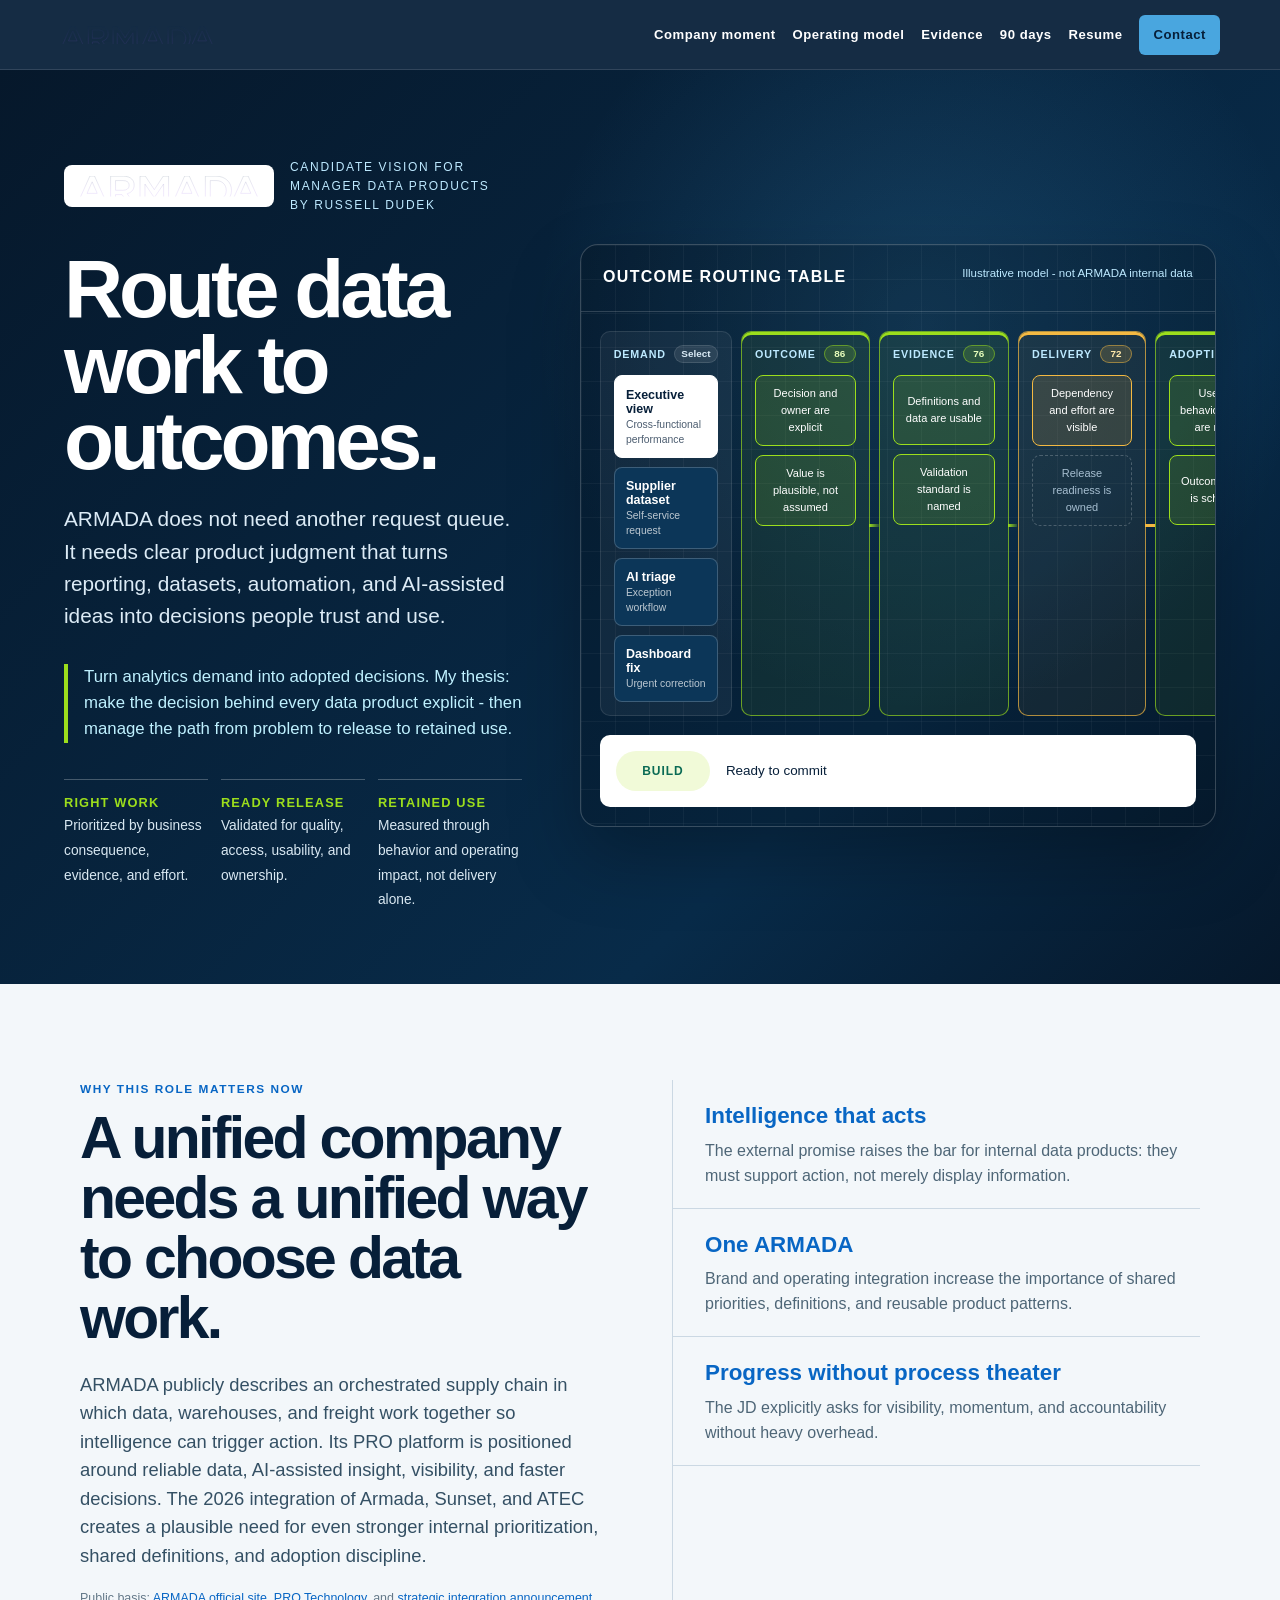
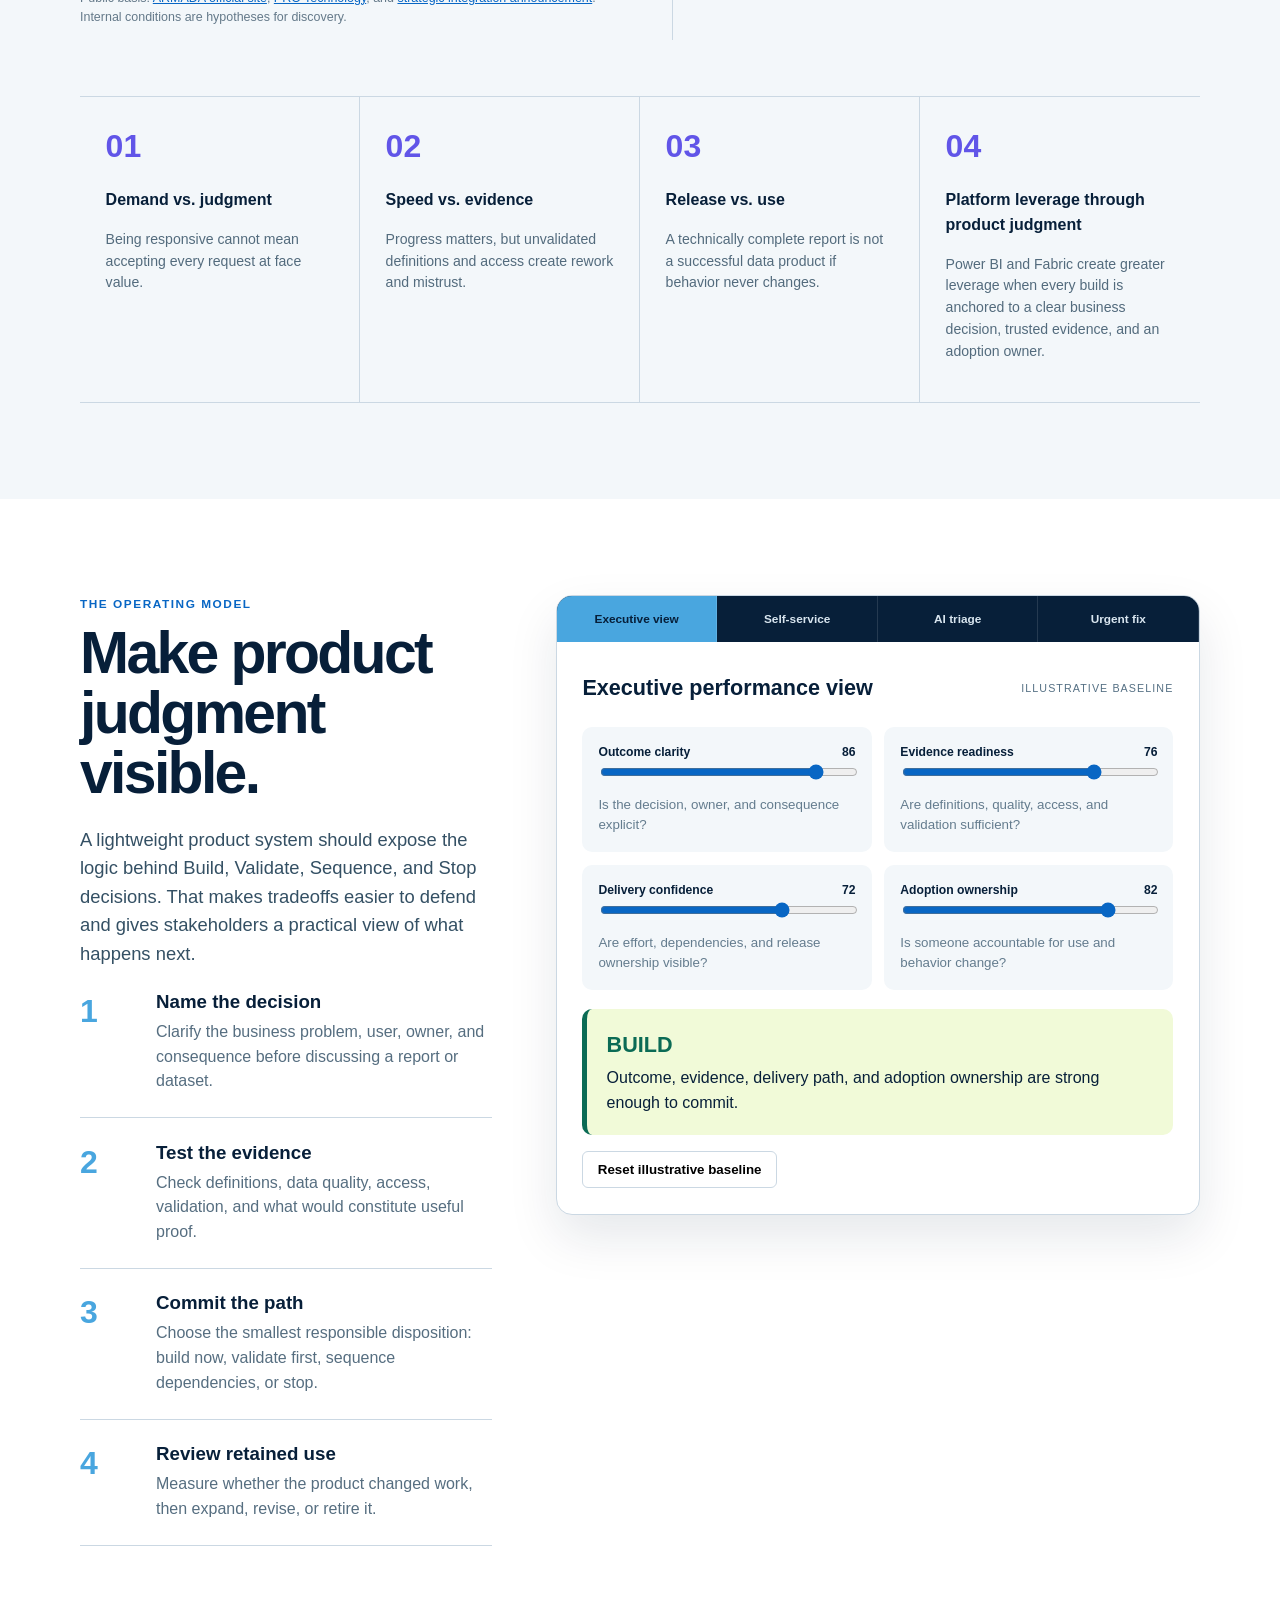
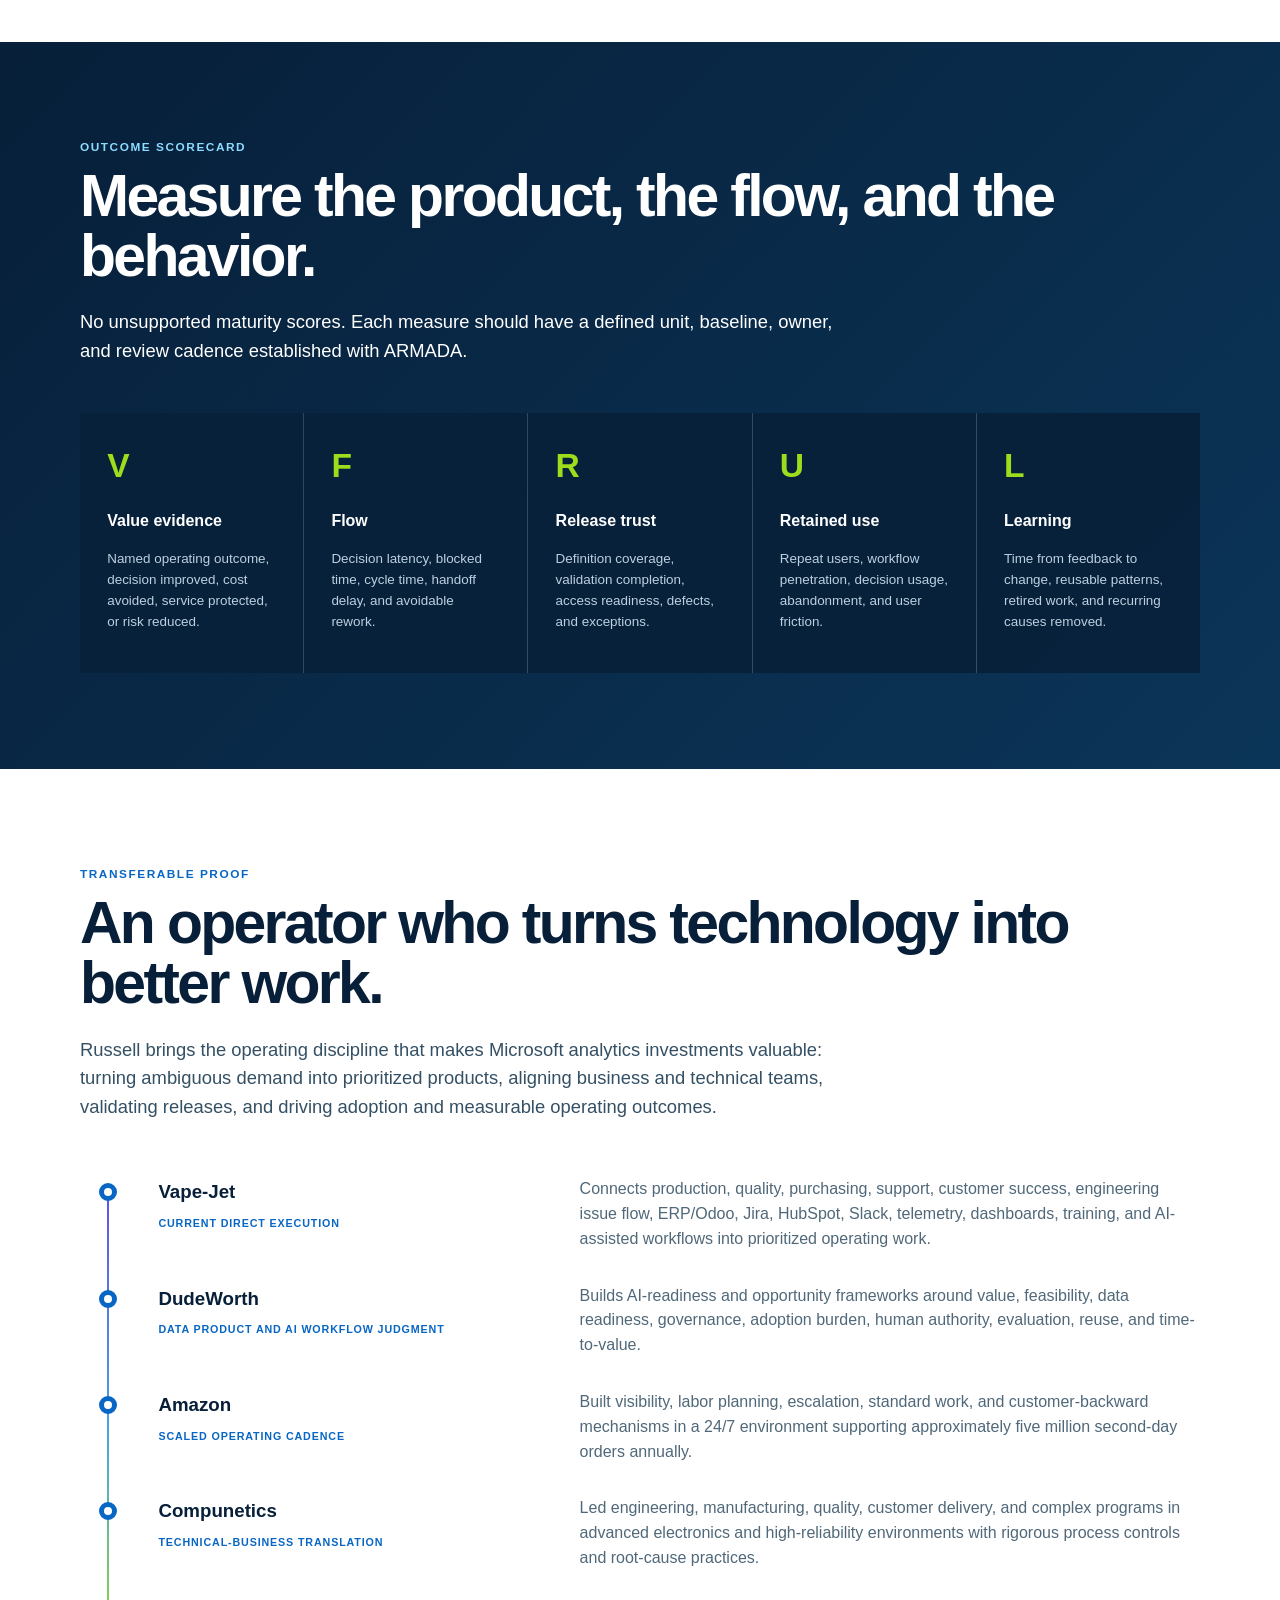
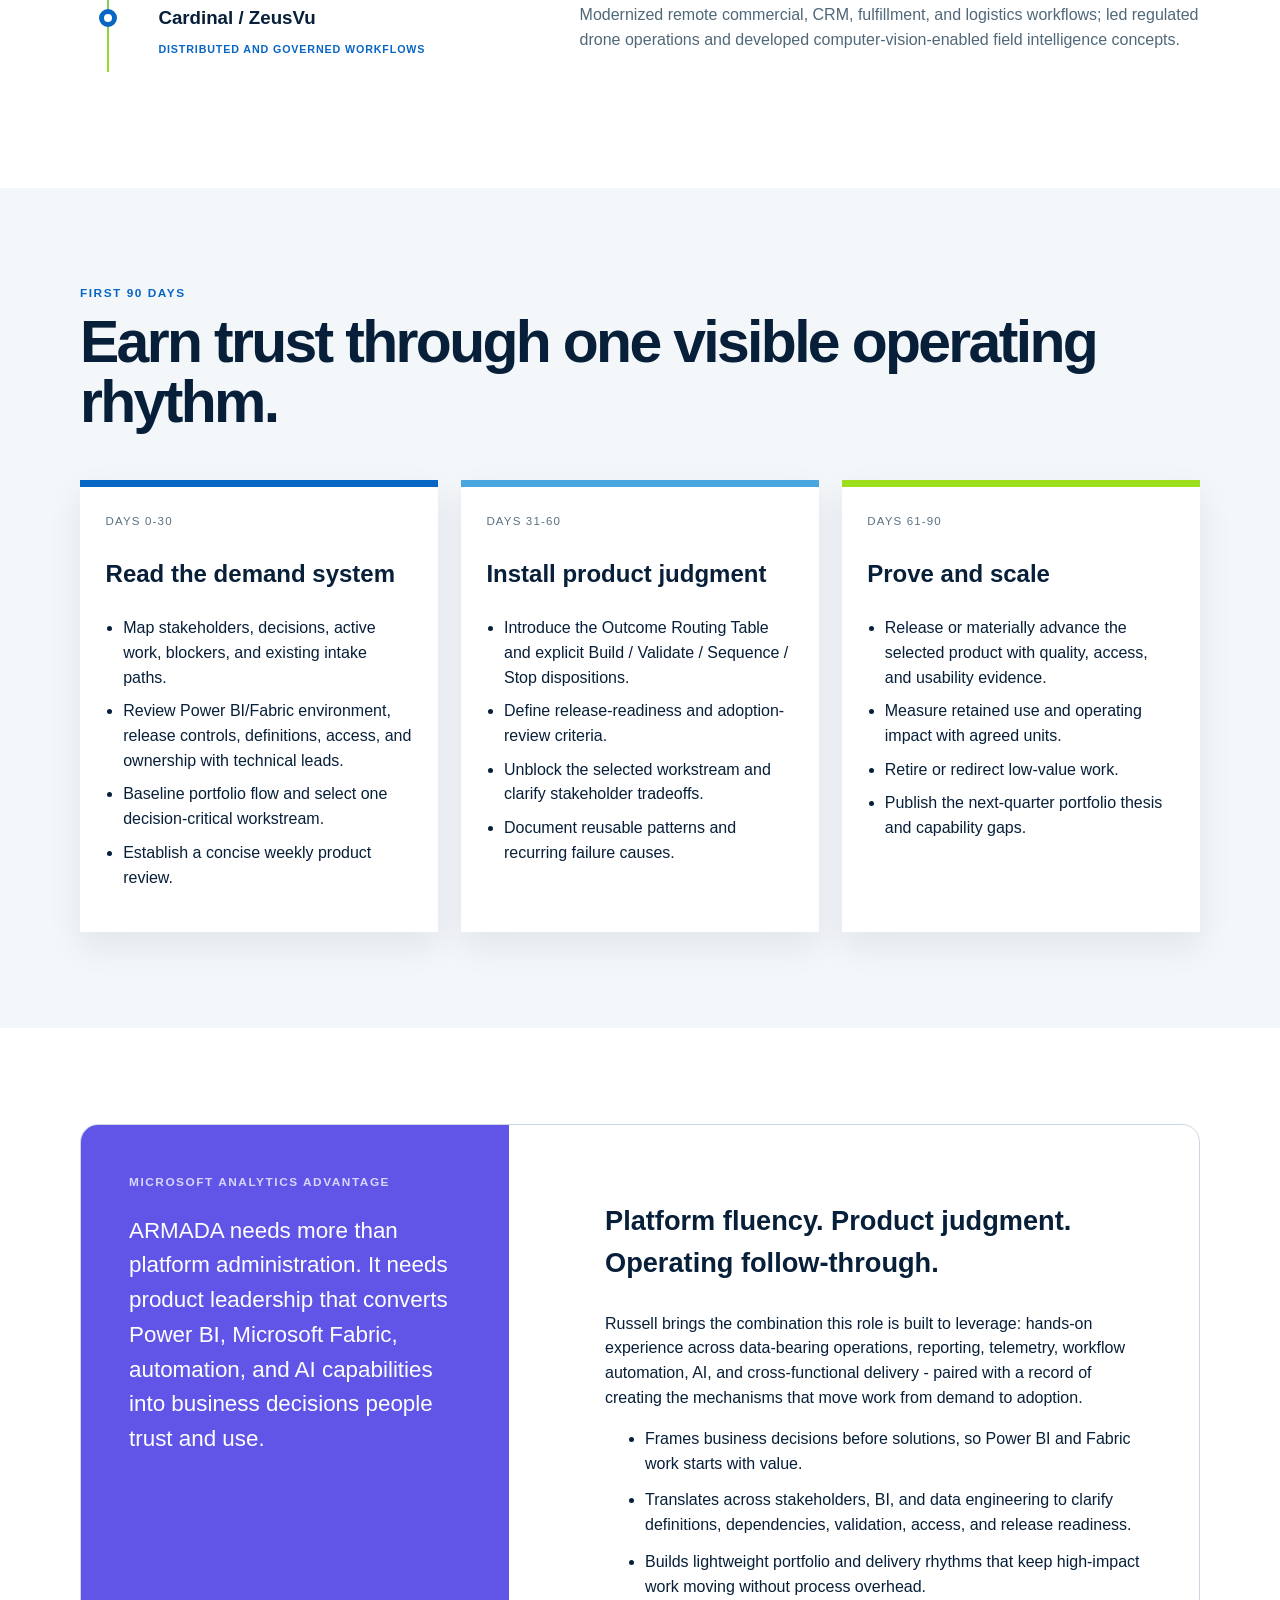
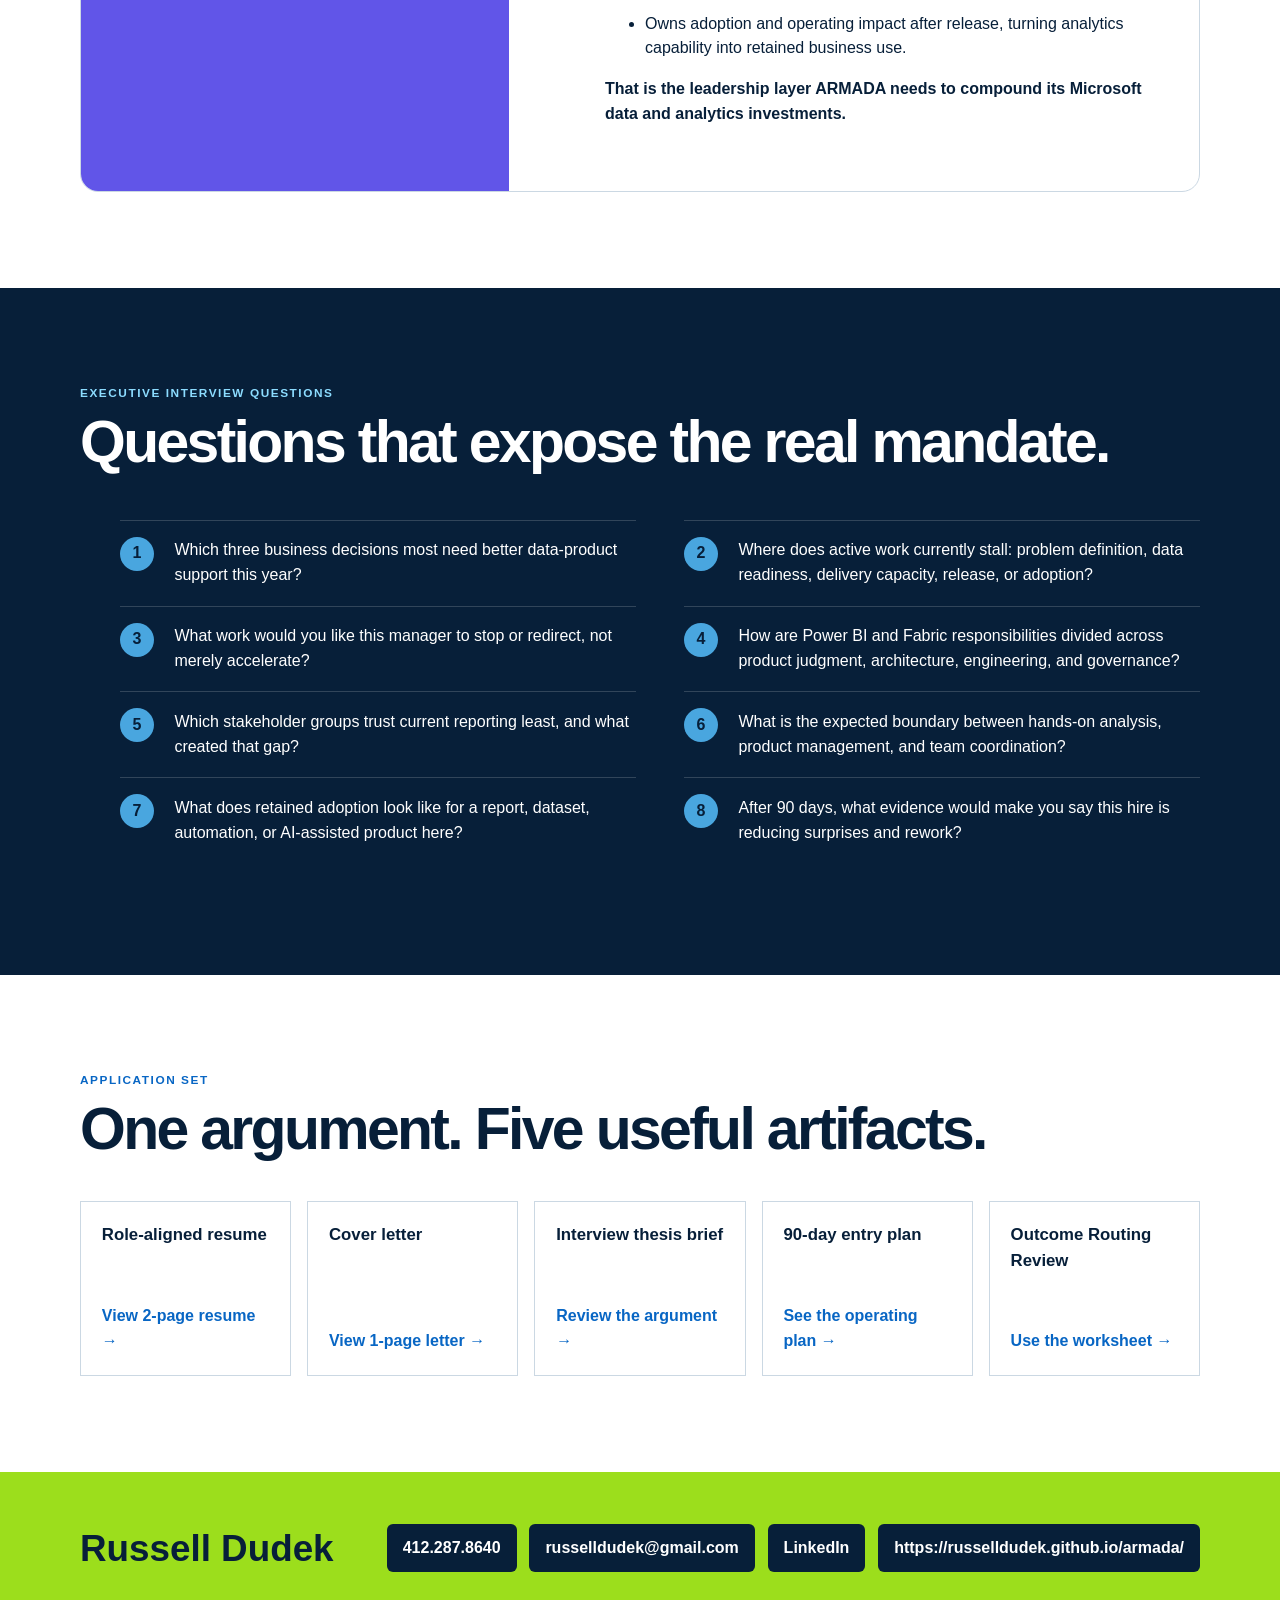
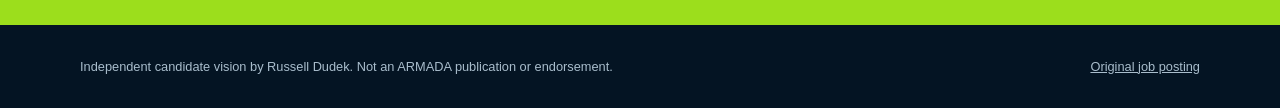
==== commit 7dbedfe5: "Materialize ARMADA brand asset and campaign PDFs" ====
--- a/index.html
+++ b/index.html
@@ -1,10 +1,11 @@
-<!doctype html><html lang="en"><head><meta charset="utf-8"><meta name="viewport" content="width=device-width,initial-scale=1"><title>ARMADA Manager Data Products | Candidate Vision by Russell Dudek</title><meta name="description" content="Independent candidate vision for ARMADA's Manager Data Products role: route analytics work to adopted business outcomes."><link rel="icon" href="assets/graphics/routing-mark.svg"><link rel="stylesheet" href="styles.css"></head><body><a class="skip" href="#main">Skip to content</a><nav class="site-nav"><div class="nav-inner"><a href="index.html" aria-label="ARMADA candidate vision home"><img class="nav-logo" src="assets/brand/armada-logo-official.svg" alt="ARMADA"></a><button class="menu-button" aria-expanded="false" aria-controls="navLinks">Menu</button><div class="nav-links" id="navLinks"><a href="#moment">Company moment</a><a href="#model">Operating model</a><a href="#evidence">Evidence</a><a href="#plan">90 days</a><a href="resume.html">Resume</a><a class="nav-cta" href="#contact">Contact</a></div></div></nav><main id="main"><section class="hero"><div class="hero-grid"><div><div class="company-lockup"><img src="assets/brand/armada-logo-official.svg" alt="ARMADA"><div class="independent">Candidate vision for Manager Data Products<br>by Russell Dudek</div></div><h1>Route data work to outcomes.</h1><p class="lead">ARMADA does not need another request queue. It needs clear product judgment that turns reporting, datasets, automation, and AI-assisted ideas into decisions people trust and use.</p><p class="hero-thesis">Turn analytics demand into adopted decisions. My thesis: make the decision behind every data product explicit - then manage the path from problem to release to retained use.</p><div class="hero-proof"><div><strong>Right work</strong><span>Prioritized by business consequence, evidence, and effort.</span></div><div><strong>Ready release</strong><span>Validated for quality, access, usability, and ownership.</span></div><div><strong>Retained use</strong><span>Measured through behavior and operating impact, not delivery alone.</span></div></div></div><div class="routing-stage" aria-label="Animated outcome routing table"><div class="routing-head"><h2>Outcome Routing Table</h2><span>Illustrative model - not ARMADA internal data</span></div><div class="routing-grid"><div class="route-col demand-col"><div class="route-col-head"><h3>Demand</h3><span class="stage-score stage-score-label">Select</span></div><div class="request-stack"><button class="request-card active" data-scenario="executive"><strong>Executive view</strong><small>Cross-functional performance</small></button><button class="request-card" data-scenario="selfservice"><strong>Supplier dataset</strong><small>Self-service request</small></button><button class="request-card" data-scenario="agent"><strong>AI triage</strong><small>Exception workflow</small></button><button class="request-card" data-scenario="urgent"><strong>Dashboard fix</strong><small>Urgent correction</small></button></div></div><div class="route-col" data-stage="outcome"><div class="route-col-head"><h3>Outcome</h3><span class="stage-score" aria-label="Outcome score">86</span></div><div class="gate">Decision and owner are explicit</div><div class="gate">Value is plausible, not assumed</div></div><div class="route-col" data-stage="evidence"><div class="route-col-head"><h3>Evidence</h3><span class="stage-score" aria-label="Evidence score">76</span></div><div class="gate">Definitions and data are usable</div><div class="gate">Validation standard is named</div></div><div class="route-col" data-stage="delivery"><div class="route-col-head"><h3>Delivery</h3><span class="stage-score" aria-label="Delivery score">72</span></div><div class="gate">Dependency and effort are visible</div><div class="gate">Release readiness is owned</div></div><div class="route-col" data-stage="adoption"><div class="route-col-head"><h3>Adoption</h3><span class="stage-score" aria-label="Adoption score">82</span></div><div class="gate">User and behavior change are named</div><div class="gate">Outcome review is scheduled</div></div></div><div class="route-readout"><div class="decision-badge">BUILD</div><p id="heroDecisionCopy">Ready to commit</p></div></div></div></section>
-<section class="section moment" id="moment"><div class="section-inner"><div class="moment-grid"><div><div class="eyebrow">Why this role matters now</div><h2>A unified company needs a unified way to choose data work.</h2><p class="section-lead">ARMADA publicly describes an orchestrated supply chain in which data, warehouses, and freight work together so intelligence can trigger action. Its PRO platform is positioned around reliable data, AI-assisted insight, visibility, and faster decisions. The 2026 integration of Armada, Sunset, and ATEC creates a plausible need for even stronger internal prioritization, shared definitions, and adoption discipline.</p><p class="source-list">Public basis: <a href="https://www.armada.net/">ARMADA official site</a>, <a href="https://www.armada.net/solution/pro-technology/">PRO Technology</a>, and <a href="https://www.armada.net/armada-sunset-holdings-announces-strategic-integration/">strategic integration announcement</a>. Internal conditions are hypotheses for discovery.</p></div><div class="moment-facts"><div class="fact"><strong>Intelligence that acts</strong><p>The external promise raises the bar for internal data products: they must support action, not merely display information.</p></div><div class="fact"><strong>One ARMADA</strong><p>Brand and operating integration increase the importance of shared priorities, definitions, and reusable product patterns.</p></div><div class="fact"><strong>Progress without process theater</strong><p>The JD explicitly asks for visibility, momentum, and accountability without heavy overhead.</p></div></div></div><div class="tension-rail"><div class="tension"><div class="versus">01</div><h3>Demand vs. judgment</h3><p>Being responsive cannot mean accepting every request at face value.</p></div><div class="tension"><div class="versus">02</div><h3>Speed vs. evidence</h3><p>Progress matters, but unvalidated definitions and access create rework and mistrust.</p></div><div class="tension"><div class="versus">03</div><h3>Release vs. use</h3><p>A technically complete report is not a successful data product if behavior never changes.</p></div><div class="tension"><div class="versus">04</div><h3>Platform vs. problem</h3><p>Power BI and Fabric are important delivery environments; the business decision must still lead.</p></div></div></div></section>
-<section class="section model" id="model"><div class="section-inner"><div class="model-layout"><div><div class="eyebrow">The operating model</div><h2>Make product judgment visible.</h2><p class="section-lead">A lightweight product system should expose the logic behind Build, Validate, Sequence, and Stop decisions. That makes tradeoffs easier to defend and gives stakeholders a practical view of what happens next.</p><div class="decision-architecture"><div class="decision-step"><b>1</b><div><h3>Name the decision</h3><p>Clarify the business problem, user, owner, and consequence before discussing a report or dataset.</p></div></div><div class="decision-step"><b>2</b><div><h3>Test the evidence</h3><p>Check definitions, data quality, access, validation, and what would constitute useful proof.</p></div></div><div class="decision-step"><b>3</b><div><h3>Commit the path</h3><p>Choose the smallest responsible disposition: build now, validate first, sequence dependencies, or stop.</p></div></div><div class="decision-step"><b>4</b><div><h3>Review retained use</h3><p>Measure whether the product changed work, then expand, revise, or retire it.</p></div></div></div></div><div class="artifact-panel"><div class="artifact-tabs" role="tablist" aria-label="Illustrative data product scenarios"><button class="artifact-tab active" data-scenario="executive" role="tab">Executive view</button><button class="artifact-tab" data-scenario="selfservice" role="tab">Self-service</button><button class="artifact-tab" data-scenario="agent" role="tab">AI triage</button><button class="artifact-tab" data-scenario="urgent" role="tab">Urgent fix</button></div><div class="artifact-body"><div class="scenario-title"><h3 id="scenarioTitle">Executive performance view</h3><span id="scenarioLabel">Illustrative baseline</span></div><div class="criteria"><div class="criterion"><label>Outcome clarity <output>86</output></label><input type="range" min="0" max="100" value="86" aria-label="Outcome clarity"><small>Is the decision, owner, and consequence explicit?</small></div><div class="criterion"><label>Evidence readiness <output>76</output></label><input type="range" min="0" max="100" value="76" aria-label="Evidence readiness"><small>Are definitions, quality, access, and validation sufficient?</small></div><div class="criterion"><label>Delivery confidence <output>72</output></label><input type="range" min="0" max="100" value="72" aria-label="Delivery confidence"><small>Are effort, dependencies, and release ownership visible?</small></div><div class="criterion"><label>Adoption ownership <output>82</output></label><input type="range" min="0" max="100" value="82" aria-label="Adoption ownership"><small>Is someone accountable for use and behavior change?</small></div></div><div class="disposition" id="disposition"><strong>BUILD</strong><p>Clear decision owner and business outcome; validate the source definitions, then release with an adoption review.</p></div><button class="reset" id="resetBaseline">Reset illustrative baseline</button></div></div></div></div></section>
+<!DOCTYPE html>
+<html lang="en"><head><meta charset="utf-8"/><meta content="width=device-width,initial-scale=1" name="viewport"/><title>ARMADA Manager Data Products | Candidate Vision by Russell Dudek</title><meta content="Independent candidate vision for ARMADA's Manager Data Products role: route analytics work to adopted business outcomes." name="description"/><link href="assets/graphics/routing-mark.svg" rel="icon"/><link href="styles.css" rel="stylesheet"/></head><body><a class="skip" href="#main">Skip to content</a><nav class="site-nav"><div class="nav-inner"><a aria-label="ARMADA candidate vision home" href="index.html"><img alt="ARMADA" class="nav-logo" src="assets/brand/armada-logo-official.svg"/></a><button aria-controls="navLinks" aria-expanded="false" class="menu-button">Menu</button><div class="nav-links" id="navLinks"><a href="#moment">Company moment</a><a href="#model">Operating model</a><a href="#evidence">Evidence</a><a href="#plan">90 days</a><a href="resume.html">Resume</a><a class="nav-cta" href="#contact">Contact</a></div></div></nav><main id="main"><section class="hero"><div class="hero-grid"><div><div class="company-lockup"><img alt="ARMADA" src="assets/brand/armada-logo-official.svg"/><div class="independent">Candidate vision for Manager Data Products<br/>by Russell Dudek</div></div><h1>Route data work to outcomes.</h1><p class="lead">ARMADA does not need another request queue. It needs clear product judgment that turns reporting, datasets, automation, and AI-assisted ideas into decisions people trust and use.</p><p class="hero-thesis">Turn analytics demand into adopted decisions. My thesis: make the decision behind every data product explicit - then manage the path from problem to release to retained use.</p><div class="hero-proof"><div><strong>Right work</strong><span>Prioritized by business consequence, evidence, and effort.</span></div><div><strong>Ready release</strong><span>Validated for quality, access, usability, and ownership.</span></div><div><strong>Retained use</strong><span>Measured through behavior and operating impact, not delivery alone.</span></div></div></div><div aria-label="Animated outcome routing table" class="routing-stage"><div class="routing-head"><h2>Outcome Routing Table</h2><span>Illustrative model - not ARMADA internal data</span></div><div class="routing-grid"><div class="route-col demand-col"><div class="route-col-head"><h3>Demand</h3><span class="stage-score stage-score-label">Select</span></div><div class="request-stack"><button class="request-card active" data-scenario="executive"><strong>Executive view</strong><small>Cross-functional performance</small></button><button class="request-card" data-scenario="selfservice"><strong>Supplier dataset</strong><small>Self-service request</small></button><button class="request-card" data-scenario="agent"><strong>AI triage</strong><small>Exception workflow</small></button><button class="request-card" data-scenario="urgent"><strong>Dashboard fix</strong><small>Urgent correction</small></button></div></div><div class="route-col" data-stage="outcome"><div class="route-col-head"><h3>Outcome</h3><span aria-label="Outcome score" class="stage-score">86</span></div><div class="gate">Decision and owner are explicit</div><div class="gate">Value is plausible, not assumed</div></div><div class="route-col" data-stage="evidence"><div class="route-col-head"><h3>Evidence</h3><span aria-label="Evidence score" class="stage-score">76</span></div><div class="gate">Definitions and data are usable</div><div class="gate">Validation standard is named</div></div><div class="route-col" data-stage="delivery"><div class="route-col-head"><h3>Delivery</h3><span aria-label="Delivery score" class="stage-score">72</span></div><div class="gate">Dependency and effort are visible</div><div class="gate">Release readiness is owned</div></div><div class="route-col" data-stage="adoption"><div class="route-col-head"><h3>Adoption</h3><span aria-label="Adoption score" class="stage-score">82</span></div><div class="gate">User and behavior change are named</div><div class="gate">Outcome review is scheduled</div></div></div><div class="route-readout"><div class="decision-badge">BUILD</div><p id="heroDecisionCopy">Ready to commit</p></div></div></div></section>
+<section class="section moment" id="moment"><div class="section-inner"><div class="moment-grid"><div><div class="eyebrow">Why this role matters now</div><h2>A unified company needs a unified way to choose data work.</h2><p class="section-lead">ARMADA publicly describes an orchestrated supply chain in which data, warehouses, and freight work together so intelligence can trigger action. Its PRO platform is positioned around reliable data, AI-assisted insight, visibility, and faster decisions. The 2026 integration of Armada, Sunset, and ATEC creates a plausible need for even stronger internal prioritization, shared definitions, and adoption discipline.</p><p class="source-list">Public basis: <a href="https://www.armada.net/">ARMADA official site</a>, <a href="https://www.armada.net/solution/pro-technology/">PRO Technology</a>, and <a href="https://www.armada.net/armada-sunset-holdings-announces-strategic-integration/">strategic integration announcement</a>. Internal conditions are hypotheses for discovery.</p></div><div class="moment-facts"><div class="fact"><strong>Intelligence that acts</strong><p>The external promise raises the bar for internal data products: they must support action, not merely display information.</p></div><div class="fact"><strong>One ARMADA</strong><p>Brand and operating integration increase the importance of shared priorities, definitions, and reusable product patterns.</p></div><div class="fact"><strong>Progress without process theater</strong><p>The JD explicitly asks for visibility, momentum, and accountability without heavy overhead.</p></div></div></div><div class="tension-rail"><div class="tension"><div class="versus">01</div><h3>Demand vs. judgment</h3><p>Being responsive cannot mean accepting every request at face value.</p></div><div class="tension"><div class="versus">02</div><h3>Speed vs. evidence</h3><p>Progress matters, but unvalidated definitions and access create rework and mistrust.</p></div><div class="tension"><div class="versus">03</div><h3>Release vs. use</h3><p>A technically complete report is not a successful data product if behavior never changes.</p></div><div class="tension"><div class="versus">04</div><h3>Platform leverage through product judgment</h3><p>Power BI and Fabric create greater leverage when every build is anchored to a clear business decision, trusted evidence, and an adoption owner.</p></div></div></div></section>
+<section class="section model" id="model"><div class="section-inner"><div class="model-layout"><div><div class="eyebrow">The operating model</div><h2>Make product judgment visible.</h2><p class="section-lead">A lightweight product system should expose the logic behind Build, Validate, Sequence, and Stop decisions. That makes tradeoffs easier to defend and gives stakeholders a practical view of what happens next.</p><div class="decision-architecture"><div class="decision-step"><b>1</b><div><h3>Name the decision</h3><p>Clarify the business problem, user, owner, and consequence before discussing a report or dataset.</p></div></div><div class="decision-step"><b>2</b><div><h3>Test the evidence</h3><p>Check definitions, data quality, access, validation, and what would constitute useful proof.</p></div></div><div class="decision-step"><b>3</b><div><h3>Commit the path</h3><p>Choose the smallest responsible disposition: build now, validate first, sequence dependencies, or stop.</p></div></div><div class="decision-step"><b>4</b><div><h3>Review retained use</h3><p>Measure whether the product changed work, then expand, revise, or retire it.</p></div></div></div></div><div class="artifact-panel"><div aria-label="Illustrative data product scenarios" class="artifact-tabs" role="tablist"><button class="artifact-tab active" data-scenario="executive" role="tab">Executive view</button><button class="artifact-tab" data-scenario="selfservice" role="tab">Self-service</button><button class="artifact-tab" data-scenario="agent" role="tab">AI triage</button><button class="artifact-tab" data-scenario="urgent" role="tab">Urgent fix</button></div><div class="artifact-body"><div class="scenario-title"><h3 id="scenarioTitle">Executive performance view</h3><span id="scenarioLabel">Illustrative baseline</span></div><div class="criteria"><div class="criterion"><label>Outcome clarity <output>86</output></label><input aria-label="Outcome clarity" max="100" min="0" type="range" value="86"/><small>Is the decision, owner, and consequence explicit?</small></div><div class="criterion"><label>Evidence readiness <output>76</output></label><input aria-label="Evidence readiness" max="100" min="0" type="range" value="76"/><small>Are definitions, quality, access, and validation sufficient?</small></div><div class="criterion"><label>Delivery confidence <output>72</output></label><input aria-label="Delivery confidence" max="100" min="0" type="range" value="72"/><small>Are effort, dependencies, and release ownership visible?</small></div><div class="criterion"><label>Adoption ownership <output>82</output></label><input aria-label="Adoption ownership" max="100" min="0" type="range" value="82"/><small>Is someone accountable for use and behavior change?</small></div></div><div class="disposition" id="disposition"><strong>BUILD</strong><p>Clear decision owner and business outcome; validate the source definitions, then release with an adoption review.</p></div><button class="reset" id="resetBaseline">Reset illustrative baseline</button></div></div></div></div></section>
 <section class="section scorecard"><div class="section-inner"><div class="eyebrow" style="color:#8cdcff">Outcome scorecard</div><h2>Measure the product, the flow, and the behavior.</h2><p class="section-lead">No unsupported maturity scores. Each measure should have a defined unit, baseline, owner, and review cadence established with ARMADA.</p><div class="score-grid"><div class="score-item"><strong>V</strong><h3>Value evidence</h3><p>Named operating outcome, decision improved, cost avoided, service protected, or risk reduced.</p></div><div class="score-item"><strong>F</strong><h3>Flow</h3><p>Decision latency, blocked time, cycle time, handoff delay, and avoidable rework.</p></div><div class="score-item"><strong>R</strong><h3>Release trust</h3><p>Definition coverage, validation completion, access readiness, defects, and exceptions.</p></div><div class="score-item"><strong>U</strong><h3>Retained use</h3><p>Repeat users, workflow penetration, decision usage, abandonment, and user friction.</p></div><div class="score-item"><strong>L</strong><h3>Learning</h3><p>Time from feedback to change, reusable patterns, retired work, and recurring causes removed.</p></div></div></div></section>
-<section class="section evidence" id="evidence"><div class="section-inner"><div class="eyebrow">Transferable proof</div><h2>An operator who turns technology into better work.</h2><p class="section-lead">The strongest fit is not a claim of long-tenured Microsoft Fabric ownership. It is verified experience making complex cross-functional work visible, prioritizing constraints, building operating mechanisms, and connecting technical delivery to adoption and measurable operations.</p><div class="evidence-map"><div class="evidence-row"><div class="evidence-dot"></div><div><h3>Vape-Jet</h3><span class="evidence-tag">Current direct execution</span></div><p>Connects production, quality, purchasing, support, customer success, engineering issue flow, ERP/Odoo, Jira, HubSpot, Slack, telemetry, dashboards, training, and AI-assisted workflows into prioritized operating work.</p></div><div class="evidence-row"><div class="evidence-dot"></div><div><h3>DudeWorth</h3><span class="evidence-tag">Data product and AI workflow judgment</span></div><p>Builds AI-readiness and opportunity frameworks around value, feasibility, data readiness, governance, adoption burden, human authority, evaluation, reuse, and time-to-value.</p></div><div class="evidence-row"><div class="evidence-dot"></div><div><h3>Amazon</h3><span class="evidence-tag">Scaled operating cadence</span></div><p>Built visibility, labor planning, escalation, standard work, and customer-backward mechanisms in a 24/7 environment supporting approximately five million second-day orders annually.</p></div><div class="evidence-row"><div class="evidence-dot"></div><div><h3>Compunetics</h3><span class="evidence-tag">Technical-business translation</span></div><p>Led engineering, manufacturing, quality, customer delivery, and complex programs in advanced electronics and high-reliability environments with rigorous process controls and root-cause practices.</p></div><div class="evidence-row"><div class="evidence-dot"></div><div><h3>Cardinal / ZeusVu</h3><span class="evidence-tag">Distributed and governed workflows</span></div><p>Modernized remote commercial, CRM, fulfillment, and logistics workflows; led regulated drone operations and developed computer-vision-enabled field intelligence concepts.</p></div></div></div></section>
+<section class="section evidence" id="evidence"><div class="section-inner"><div class="eyebrow">Transferable proof</div><h2>An operator who turns technology into better work.</h2><p class="section-lead">Russell brings the operating discipline that makes Microsoft analytics investments valuable: turning ambiguous demand into prioritized products, aligning business and technical teams, validating releases, and driving adoption and measurable operating outcomes.</p><div class="evidence-map"><div class="evidence-row"><div class="evidence-dot"></div><div><h3>Vape-Jet</h3><span class="evidence-tag">Current direct execution</span></div><p>Connects production, quality, purchasing, support, customer success, engineering issue flow, ERP/Odoo, Jira, HubSpot, Slack, telemetry, dashboards, training, and AI-assisted workflows into prioritized operating work.</p></div><div class="evidence-row"><div class="evidence-dot"></div><div><h3>DudeWorth</h3><span class="evidence-tag">Data product and AI workflow judgment</span></div><p>Builds AI-readiness and opportunity frameworks around value, feasibility, data readiness, governance, adoption burden, human authority, evaluation, reuse, and time-to-value.</p></div><div class="evidence-row"><div class="evidence-dot"></div><div><h3>Amazon</h3><span class="evidence-tag">Scaled operating cadence</span></div><p>Built visibility, labor planning, escalation, standard work, and customer-backward mechanisms in a 24/7 environment supporting approximately five million second-day orders annually.</p></div><div class="evidence-row"><div class="evidence-dot"></div><div><h3>Compunetics</h3><span class="evidence-tag">Technical-business translation</span></div><p>Led engineering, manufacturing, quality, customer delivery, and complex programs in advanced electronics and high-reliability environments with rigorous process controls and root-cause practices.</p></div><div class="evidence-row"><div class="evidence-dot"></div><div><h3>Cardinal / ZeusVu</h3><span class="evidence-tag">Distributed and governed workflows</span></div><p>Modernized remote commercial, CRM, fulfillment, and logistics workflows; led regulated drone operations and developed computer-vision-enabled field intelligence concepts.</p></div></div></div></section>
 <section class="section entry" id="plan"><div class="section-inner"><div class="eyebrow">First 90 days</div><h2>Earn trust through one visible operating rhythm.</h2><div class="entry-grid"><div class="phase"><div class="days">Days 0-30</div><h3>Read the demand system</h3><ul><li>Map stakeholders, decisions, active work, blockers, and existing intake paths.</li><li>Review Power BI/Fabric environment, release controls, definitions, access, and ownership with technical leads.</li><li>Baseline portfolio flow and select one decision-critical workstream.</li><li>Establish a concise weekly product review.</li></ul></div><div class="phase"><div class="days">Days 31-60</div><h3>Install product judgment</h3><ul><li>Introduce the Outcome Routing Table and explicit Build / Validate / Sequence / Stop dispositions.</li><li>Define release-readiness and adoption-review criteria.</li><li>Unblock the selected workstream and clarify stakeholder tradeoffs.</li><li>Document reusable patterns and recurring failure causes.</li></ul></div><div class="phase"><div class="days">Days 61-90</div><h3>Prove and scale</h3><ul><li>Release or materially advance the selected product with quality, access, and usability evidence.</li><li>Measure retained use and operating impact with agreed units.</li><li>Retire or redirect low-value work.</li><li>Publish the next-quarter portfolio thesis and capability gaps.</li></ul></div></div></div></section>
-<section class="section objection"><div class="section-inner"><div class="objection-shell"><div class="objection-question"><div class="eyebrow" style="color:#d8d5ff">The hard objection</div><p>“We need someone with deep Power BI and Microsoft Fabric experience. Has Russell actually owned that environment?”</p></div><div class="objection-answer"><h3>Do not blur the gap. De-risk it.</h3><p>Russell’s verified evidence does not support claiming ownership of a production Microsoft Fabric estate or years of direct Power BI product management. The credible case is adjacent and operational:</p><ul><li>He works directly across data-bearing operating systems, reporting, telemetry, workflow automation, AI, and cross-functional delivery.</li><li>He has repeatedly built the intake, prioritization, validation, escalation, adoption, and learning mechanisms this role requires.</li><li>He can partner with BI and data engineering specialists without turning the role into passive coordination.</li><li>The first 30 days explicitly include platform architecture, standards, and hands-on role-specific ramp with the existing team.</li></ul><p><strong>The interview should test product judgment, technical fluency, and learning velocity directly.</strong></p></div></div></div></section>
+<section class="section objection"><div class="section-inner"><div class="objection-shell"><div class="objection-question"><div class="eyebrow" style="color:#d8d5ff">Microsoft analytics advantage</div><p>ARMADA needs more than platform administration. It needs product leadership that converts Power BI, Microsoft Fabric, automation, and AI capabilities into business decisions people trust and use.</p></div><div class="objection-answer"><h3>Platform fluency. Product judgment. Operating follow-through.</h3><p>Russell brings the combination this role is built to leverage: hands-on experience across data-bearing operations, reporting, telemetry, workflow automation, AI, and cross-functional delivery - paired with a record of creating the mechanisms that move work from demand to adoption.</p><ul><li>Frames business decisions before solutions, so Power BI and Fabric work starts with value.</li><li>Translates across stakeholders, BI, and data engineering to clarify definitions, dependencies, validation, access, and release readiness.</li><li>Builds lightweight portfolio and delivery rhythms that keep high-impact work moving without process overhead.</li><li>Owns adoption and operating impact after release, turning analytics capability into retained business use.</li></ul><p><strong>That is the leadership layer ARMADA needs to compound its Microsoft data and analytics investments.</strong></p></div></div></div></section>
 <section class="section questions"><div class="section-inner"><div class="eyebrow" style="color:#8cdcff">Executive interview questions</div><h2>Questions that expose the real mandate.</h2><ol class="question-list"><li>Which three business decisions most need better data-product support this year?</li><li>Where does active work currently stall: problem definition, data readiness, delivery capacity, release, or adoption?</li><li>What work would you like this manager to stop or redirect, not merely accelerate?</li><li>How are Power BI and Fabric responsibilities divided across product judgment, architecture, engineering, and governance?</li><li>Which stakeholder groups trust current reporting least, and what created that gap?</li><li>What is the expected boundary between hands-on analysis, product management, and team coordination?</li><li>What does retained adoption look like for a report, dataset, automation, or AI-assisted product here?</li><li>After 90 days, what evidence would make you say this hire is reducing surprises and rework?</li></ol></div></section>
 <section class="section documents"><div class="section-inner"><div class="eyebrow">Application set</div><h2>One argument. Five useful artifacts.</h2><div class="doc-grid"><a class="doc-link" href="resume.html"><strong>Role-aligned resume</strong><span>View 2-page resume →</span></a><a class="doc-link" href="cover-letter.html"><strong>Cover letter</strong><span>View 1-page letter →</span></a><a class="doc-link" href="interview-brief.html"><strong>Interview thesis brief</strong><span>Review the argument →</span></a><a class="doc-link" href="90-day-plan.html"><strong>90-day entry plan</strong><span>See the operating plan →</span></a><a class="doc-link" href="outcome-cross-dock.html"><strong>Outcome Routing Review</strong><span>Use the worksheet →</span></a></div></div></section>
-<section class="contact-band" id="contact"><div class="contact-inner"><h2>Russell Dudek</h2><div class="contact-links"><a href="tel:+14122878640">412.287.8640</a><a href="mailto:russelldudek@gmail.com">russelldudek@gmail.com</a><a href="https://www.linkedin.com/in/russelldudek">LinkedIn</a><a href="https://russelldudek.github.io/armada/">https://russelldudek.github.io/armada/</a></div></div></section></main><footer class="site-footer"><div class="footer-inner"><span>Independent candidate vision by Russell Dudek. Not an ARMADA publication or endorsement.</span><a href="https://recruiting.ultipro.com/ARM1006ARPA/JobBoard/52d9cac6-58d0-401d-a11a-1d09089cd8ee/OpportunityDetail?opportunityId=619975ba-7634-41ce-a107-0a702ebdc30f&source=LinkedIn">Original job posting</a></div></footer><script src="app.js"></script></body></html>+<section class="contact-band" id="contact"><div class="contact-inner"><h2>Russell Dudek</h2><div class="contact-links"><a href="tel:+14122878640">412.287.8640</a><a href="mailto:russelldudek@gmail.com">russelldudek@gmail.com</a><a href="https://www.linkedin.com/in/russelldudek">LinkedIn</a><a href="https://russelldudek.github.io/armada/">https://russelldudek.github.io/armada/</a></div></div></section></main><footer class="site-footer"><div class="footer-inner"><span>Independent candidate vision by Russell Dudek. Not an ARMADA publication or endorsement.</span><a href="https://recruiting.ultipro.com/ARM1006ARPA/JobBoard/52d9cac6-58d0-401d-a11a-1d09089cd8ee/OpportunityDetail?opportunityId=619975ba-7634-41ce-a107-0a702ebdc30f&amp;source=LinkedIn">Original job posting</a></div></footer><script src="app.js"></script></body></html>
--- a/styles.css
+++ b/styles.css
@@ -1,5 +1,5 @@
 @import url("brand-tokens.css");
-*{box-sizing:border-box}html{scroll-behavior:smooth}body{margin:0;font-family:"Cabin","Trebuchet MS",sans-serif;color:var(--ink);background:var(--paper);line-height:1.55}a{color:inherit}img{max-width:100%;display:block}.skip{position:absolute;left:-9999px}.skip:focus{left:1rem;top:1rem;background:#fff;padding:.7rem 1rem;z-index:100}.site-nav{position:sticky;top:0;z-index:50;background:rgba(7,31,57,.94);backdrop-filter:blur(12px);border-bottom:1px solid rgba(255,255,255,.12)}.nav-inner{max-width:1200px;margin:auto;padding:.7rem 1.25rem;display:flex;align-items:center;gap:1.2rem}.nav-logo{width:155px;height:47px;object-fit:contain;object-position:left center;filter:drop-shadow(0 2px 4px rgba(0,0,0,.16))}.nav-links{margin-left:auto;display:flex;gap:1.05rem;align-items:center}.nav-links a{color:#fff;text-decoration:none;font-weight:700;font-size:.82rem;letter-spacing:.04em}.nav-links .nav-cta{background:var(--armada-sky);padding:.62rem .88rem;border-radius:6px;color:var(--ink)}.menu-button{display:none;margin-left:auto;background:transparent;border:1px solid rgba(255,255,255,.4);color:white;border-radius:6px;padding:.5rem .7rem}.hero{background:radial-gradient(circle at 72% 28%,rgba(73,166,223,.2),transparent 34%),linear-gradient(135deg,#06182b 0%,#082b49 70%,#06182b 100%);color:#fff;overflow:hidden}.hero-grid{max-width:1200px;margin:auto;min-height:690px;padding:5.5rem 1.5rem 4.5rem;display:grid;grid-template-columns:.9fr 1.25fr;gap:3.6rem;align-items:center}.company-lockup{display:flex;align-items:center;gap:1rem;margin-bottom:2.3rem}.company-lockup img{width:210px;background:#fff;border-radius:8px;padding:.65rem .8rem}.independent{font-size:.75rem;text-transform:uppercase;letter-spacing:.14em;color:#bde9ff}.hero h1{font-family:"Clear Sans","Cabin",sans-serif;font-size:clamp(3.2rem,6.4vw,6.6rem);line-height:.93;letter-spacing:-.05em;margin:0 0 1.5rem}.hero .lead{font-size:1.3rem;max-width:580px;color:#dcebf6}.hero-thesis{border-left:4px solid var(--armada-lime);padding-left:1rem;margin-top:2rem;font-size:1.05rem;color:#bff1ff}.hero-proof{display:grid;grid-template-columns:repeat(3,1fr);gap:.8rem;margin-top:2.3rem}.hero-proof div{border-top:1px solid rgba(255,255,255,.25);padding-top:.8rem}.hero-proof strong{display:block;color:var(--armada-lime);font-size:.8rem;text-transform:uppercase;letter-spacing:.09em}.hero-proof span{font-size:.86rem;color:#d9e8f2}.routing-stage{position:relative;min-height:540px;border:1px solid rgba(255,255,255,.2);border-radius:18px;background:rgba(0,0,0,.18);box-shadow:0 30px 70px rgba(0,0,0,.25);overflow:hidden}.routing-stage:before{content:"";position:absolute;inset:0;background-image:linear-gradient(rgba(255,255,255,.04) 1px,transparent 1px),linear-gradient(90deg,rgba(255,255,255,.04) 1px,transparent 1px);background-size:34px 34px}.routing-head{position:relative;padding:1.3rem 1.4rem;border-bottom:1px solid rgba(255,255,255,.16);display:flex;justify-content:space-between;gap:1rem}.routing-head h2{font-size:1rem;margin:0;letter-spacing:.08em;text-transform:uppercase}.routing-head span{font-size:.72rem;color:#bde9ff}.routing-grid{position:relative;display:grid;grid-template-columns:1.1fr repeat(4,1fr);padding:1.2rem;gap:.6rem;min-height:395px}.route-col{background:rgba(255,255,255,.05);border:1px solid rgba(255,255,255,.1);border-radius:10px;padding:.8rem;position:relative;transition:border-color .25s ease,box-shadow .25s ease,background .25s ease}.route-col-head{display:flex;align-items:center;justify-content:space-between;gap:.5rem;margin-bottom:.75rem}.route-col h3{font-size:.67rem;text-transform:uppercase;letter-spacing:.08em;color:#bde9ff;margin:0}.stage-score{min-width:32px;padding:.2rem .35rem;border-radius:999px;background:rgba(255,255,255,.09);border:1px solid rgba(255,255,255,.12);font-size:.62rem;line-height:1;text-align:center;color:#d9eaf5;font-weight:800}.stage-score-label{min-width:44px;font-weight:700}.route-col[data-state="ready"]{border-color:rgba(156,222,28,.65);box-shadow:inset 0 3px 0 var(--armada-lime);background:rgba(156,222,28,.07)}.route-col[data-state="partial"]{border-color:rgba(244,185,66,.7);box-shadow:inset 0 3px 0 #f4b942;background:rgba(244,185,66,.06)}.route-col[data-state="blocked"]{border-color:rgba(236,95,124,.72);box-shadow:inset 0 3px 0 var(--stop);background:rgba(236,95,124,.06)}.route-col[data-state="ready"] .stage-score{background:rgba(156,222,28,.16);border-color:rgba(156,222,28,.5);color:#e8ffbc}.route-col[data-state="partial"] .stage-score{background:rgba(244,185,66,.16);border-color:rgba(244,185,66,.5);color:#ffe8aa}.route-col[data-state="blocked"] .stage-score{background:rgba(236,95,124,.16);border-color:rgba(236,95,124,.5);color:#ffd1dc}.route-col[data-stage]:not([data-stage="adoption"]):after{content:"";position:absolute;right:-.62rem;top:50%;width:.62rem;height:3px;background:rgba(255,255,255,.13);z-index:3}.route-col[data-state="ready"]:not([data-stage="adoption"]):after{background:linear-gradient(90deg,var(--armada-lime),rgba(156,222,28,.2),var(--armada-lime));background-size:200% 100%;animation:flow-line 2s linear infinite}.route-col[data-state="partial"]:not([data-stage="adoption"]):after{background:#f4b942}.route-col[data-state="blocked"]:not([data-stage="adoption"]):after{background:rgba(236,95,124,.65)}.request-stack{display:flex;flex-direction:column;gap:.55rem}.request-card{appearance:none;text-align:left;color:#fff;background:#0c3658;border:1px solid rgba(255,255,255,.2);border-radius:8px;padding:.7rem;cursor:pointer;transition:.25s transform,.25s border-color,.25s background}.request-card:hover,.request-card:focus-visible{transform:translateX(4px);border-color:var(--armada-sky);outline:none}.request-card.active{background:#fff;color:var(--ink);border-color:#fff}.request-card strong{display:block;font-size:.78rem}.request-card small{font-size:.65rem;opacity:.72}.gate{min-height:70px;border:1px dashed rgba(255,255,255,.22);border-radius:8px;padding:.55rem;margin-bottom:.55rem;display:flex;align-items:center;justify-content:center;text-align:center;font-size:.69rem;color:#a7bfd1;position:relative;transition:border-color .25s ease,background .25s ease,color .25s ease,transform .25s ease}.gate.active{border-style:solid;border-color:var(--armada-lime);color:#fff;background:rgba(156,222,28,.13);animation:gate-breathe 2.4s ease-in-out infinite}.route-col[data-state="partial"] .gate.active{border-color:#f4b942;background:rgba(244,185,66,.13)}.route-readout{position:relative;margin:0 1.2rem 1.2rem;padding:1rem;border-radius:10px;background:#fff;color:var(--ink);display:grid;grid-template-columns:auto 1fr;gap:1rem;align-items:center}.decision-badge{min-width:94px;text-align:center;background:var(--soft-lime);color:var(--success);padding:.65rem .75rem;border-radius:999px;font-weight:800;text-transform:uppercase;font-size:.75rem;letter-spacing:.08em}.route-readout p{margin:0;font-size:.84rem}@keyframes flow-line{to{background-position:-200% 0}}@keyframes gate-breathe{50%{transform:translateY(-1px);box-shadow:0 0 0 1px rgba(156,222,28,.12),0 8px 18px rgba(0,0,0,.12)}}}.section{padding:6rem 1.5rem}.section-inner{max-width:1120px;margin:auto}.eyebrow{font-size:.74rem;text-transform:uppercase;letter-spacing:.13em;color:var(--armada-blue);font-weight:800}.section h2{font-family:"Clear Sans","Cabin",sans-serif;font-size:clamp(2.3rem,4.6vw,4.7rem);letter-spacing:-.045em;line-height:1.02;margin:.6rem 0 1.4rem}.section-lead{font-size:1.15rem;max-width:760px;color:#345064}.moment{background:var(--mist)}.moment-grid{display:grid;grid-template-columns:1fr 1fr;gap:4rem}.moment-facts{border-left:1px solid var(--line)}.fact{padding:1.2rem 0 1.2rem 2rem;border-bottom:1px solid var(--line)}.fact strong{display:block;font-size:1.4rem;color:var(--armada-blue)}.fact p{margin:.3rem 0 0;color:#4e6677}.tension-rail{margin-top:3.5rem;display:grid;grid-template-columns:repeat(4,1fr);border-top:1px solid var(--line);border-bottom:1px solid var(--line)}.tension{padding:1.6rem;border-right:1px solid var(--line);min-height:210px}.tension:last-child{border-right:none}.tension .versus{font-size:2rem;color:var(--armada-violet);font-weight:800}.tension h3{font-size:1rem}.tension p{font-size:.88rem;color:#536b7d}.model{background:#fff}.model-layout{display:grid;grid-template-columns:.78fr 1.22fr;gap:4rem;align-items:start}.artifact-panel{border:1px solid var(--line);border-radius:16px;box-shadow:0 22px 50px rgba(7,31,57,.1);overflow:hidden;background:#fff}.artifact-tabs{display:grid;grid-template-columns:repeat(4,1fr);background:var(--ink)}.artifact-tab{border:0;background:transparent;color:#d8e5ef;padding:1rem .5rem;font-weight:700;font-size:.74rem;cursor:pointer;border-right:1px solid rgba(255,255,255,.12)}.artifact-tab.active{background:var(--armada-sky);color:var(--ink)}.artifact-body{padding:1.6rem}.scenario-title{display:flex;justify-content:space-between;gap:1rem;align-items:center}.scenario-title h3{font-size:1.35rem;margin:.2rem 0}.scenario-title span{font-size:.67rem;text-transform:uppercase;letter-spacing:.1em;color:#557084}.criteria{display:grid;grid-template-columns:repeat(2,1fr);gap:.8rem;margin:1.2rem 0}.criterion{background:var(--mist);padding:1rem;border-radius:10px}.criterion label{display:flex;justify-content:space-between;font-size:.76rem;font-weight:800}.criterion input{width:100%;accent-color:var(--armada-blue)}.criterion small{display:block;color:#647c8e;margin-top:.45rem}.disposition{padding:1.2rem;border-radius:10px;background:var(--soft-lime);border-left:5px solid var(--armada-lime)}.disposition strong{display:block;font-size:1.35rem;color:var(--success)}.disposition p{margin:.25rem 0 0}.reset{margin-top:1rem;background:transparent;border:1px solid var(--line);border-radius:6px;padding:.65rem .9rem;cursor:pointer;font-weight:700}.decision-architecture{display:flex;flex-direction:column;gap:1.2rem}.decision-step{display:grid;grid-template-columns:60px 1fr;gap:1rem;padding-bottom:1.2rem;border-bottom:1px solid var(--line)}.decision-step b{font-size:2rem;color:var(--armada-sky)}.decision-step h3{margin:0}.decision-step p{margin:.25rem 0;color:#566e80}.scorecard{background:linear-gradient(135deg,#071f39,#0b3558);color:#fff}.scorecard h2,.scorecard .section-lead{color:#fff}.score-grid{display:grid;grid-template-columns:repeat(5,1fr);gap:1px;background:rgba(255,255,255,.15);margin-top:3rem}.score-item{background:rgba(7,31,57,.95);padding:1.7rem;min-height:215px}.score-item strong{font-size:2.1rem;color:var(--armada-lime)}.score-item h3{font-size:1rem}.score-item p{font-size:.84rem;color:#bcd0df}.evidence{background:#fff}.evidence-map{position:relative;margin-top:3.5rem}.evidence-map:before{content:"";position:absolute;left:27px;top:20px;bottom:20px;width:2px;background:linear-gradient(var(--armada-violet),var(--armada-sky),var(--armada-lime))}.evidence-row{display:grid;grid-template-columns:56px .9fr 1.4fr;gap:1.4rem;padding:0 0 2rem;position:relative}.evidence-dot{width:18px;height:18px;border-radius:50%;background:#fff;border:5px solid var(--armada-blue);margin:6px 0 0 19px;z-index:2}.evidence-row h3{margin:0}.evidence-row p{margin:0;color:#506879}.evidence-tag{display:inline-block;margin-top:.55rem;font-size:.67rem;letter-spacing:.08em;text-transform:uppercase;color:var(--armada-blue);font-weight:800}.entry{background:var(--mist)}.entry-grid{display:grid;grid-template-columns:repeat(3,1fr);gap:1.4rem;margin-top:3rem}.phase{background:#fff;border-top:7px solid var(--armada-blue);padding:1.6rem;box-shadow:0 14px 32px rgba(7,31,57,.08)}.phase:nth-child(2){border-color:var(--armada-sky)}.phase:nth-child(3){border-color:var(--armada-lime)}.phase .days{font-size:.72rem;text-transform:uppercase;letter-spacing:.1em;color:#5a7181}.phase h3{font-size:1.5rem}.phase ul{padding-left:1.1rem}.phase li{margin:.55rem 0}.objection{background:#fff}.objection-shell{display:grid;grid-template-columns:.8fr 1.2fr;gap:3rem;border:1px solid var(--line);border-radius:18px;overflow:hidden}.objection-question{background:var(--armada-violet);color:#fff;padding:3rem}.objection-question p{font-size:1.4rem}.objection-answer{padding:3rem}.objection-answer h3{font-size:1.7rem}.objection-answer li{margin:.75rem 0}.questions{background:#071f39;color:#fff}.question-list{counter-reset:q;display:grid;grid-template-columns:repeat(2,1fr);gap:0 3rem;margin-top:3rem}.question-list li{list-style:none;padding:1.1rem 0 1.1rem 3.4rem;border-top:1px solid rgba(255,255,255,.17);position:relative}.question-list li:before{counter-increment:q;content:counter(q);position:absolute;left:0;top:1rem;width:34px;height:34px;border-radius:50%;background:var(--armada-sky);color:var(--ink);display:grid;place-items:center;font-weight:800}.documents{background:#fff}.doc-grid{display:grid;grid-template-columns:repeat(5,1fr);gap:1rem;margin-top:2.6rem}.doc-link{text-decoration:none;border:1px solid var(--line);padding:1.3rem;min-height:175px;display:flex;flex-direction:column;justify-content:space-between;transition:.2s transform,.2s box-shadow}.doc-link:hover,.doc-link:focus-visible{transform:translateY(-4px);box-shadow:0 14px 30px rgba(7,31,57,.12);outline:3px solid var(--armada-sky)}.doc-link strong{font-size:1.05rem}.doc-link span{color:var(--armada-blue);font-weight:800}.contact-band{background:var(--armada-lime);padding:3rem 1.5rem}.contact-inner{max-width:1120px;margin:auto;display:flex;align-items:center;gap:2rem}.contact-inner h2{font-size:2.3rem;margin:0}.contact-links{margin-left:auto;display:flex;gap:.8rem;flex-wrap:wrap}.contact-links a{background:var(--ink);color:#fff;padding:.7rem 1rem;text-decoration:none;border-radius:6px;font-weight:700}.site-footer{background:#041423;color:#a9bdcc;padding:2rem 1.5rem;font-size:.8rem}.footer-inner{max-width:1120px;margin:auto;display:flex;justify-content:space-between;gap:2rem}.source-list{font-size:.78rem;color:#647989}.source-list a{color:var(--armada-blue)}
+*{box-sizing:border-box}html{scroll-behavior:smooth}body{margin:0;font-family:"Cabin","Trebuchet MS",sans-serif;color:var(--ink);background:var(--paper);line-height:1.55}a{color:inherit}img{max-width:100%;display:block}.skip{position:absolute;left:-9999px}.skip:focus{left:1rem;top:1rem;background:#fff;padding:.7rem 1rem;z-index:100}.site-nav{position:sticky;top:0;z-index:50;background:rgba(7,31,57,.94);backdrop-filter:blur(12px);border-bottom:1px solid rgba(255,255,255,.12)}.nav-inner{max-width:1200px;margin:auto;padding:.7rem 1.25rem;display:flex;align-items:center;gap:1.2rem}.nav-logo{width:155px;height:47px;object-fit:contain;object-position:left center;filter:drop-shadow(0 2px 4px rgba(0,0,0,.16))}.nav-links{margin-left:auto;display:flex;gap:1.05rem;align-items:center}.nav-links a{color:#fff;text-decoration:none;font-weight:700;font-size:.82rem;letter-spacing:.04em}.nav-links .nav-cta{background:var(--armada-sky);padding:.62rem .88rem;border-radius:6px;color:var(--ink)}.menu-button{display:none;margin-left:auto;background:transparent;border:1px solid rgba(255,255,255,.4);color:white;border-radius:6px;padding:.5rem .7rem}.hero{background:radial-gradient(circle at 72% 28%,rgba(73,166,223,.2),transparent 34%),linear-gradient(135deg,#06182b 0%,#082b49 70%,#06182b 100%);color:#fff;overflow:hidden}.hero-grid{max-width:1200px;margin:auto;min-height:690px;padding:5.5rem 1.5rem 4.5rem;display:grid;grid-template-columns:.9fr 1.25fr;gap:3.6rem;align-items:center}.company-lockup{display:flex;align-items:center;gap:1rem;margin-bottom:2.3rem}.company-lockup img{width:210px;background:#fff;border-radius:8px;padding:.65rem .8rem}.independent{font-size:.75rem;text-transform:uppercase;letter-spacing:.14em;color:#bde9ff}.hero h1{font-family:"Clear Sans","Cabin",sans-serif;font-size:clamp(3.2rem,6.4vw,6.6rem);line-height:.93;letter-spacing:-.05em;margin:0 0 1.5rem}.hero .lead{font-size:1.3rem;max-width:580px;color:#dcebf6}.hero-thesis{border-left:4px solid var(--armada-lime);padding-left:1rem;margin-top:2rem;font-size:1.05rem;color:#bff1ff}.hero-proof{display:grid;grid-template-columns:repeat(3,1fr);gap:.8rem;margin-top:2.3rem}.hero-proof div{border-top:1px solid rgba(255,255,255,.25);padding-top:.8rem}.hero-proof strong{display:block;color:var(--armada-lime);font-size:.8rem;text-transform:uppercase;letter-spacing:.09em}.hero-proof span{font-size:.86rem;color:#d9e8f2}.routing-stage{position:relative;min-height:540px;border:1px solid rgba(255,255,255,.2);border-radius:18px;background:rgba(0,0,0,.18);box-shadow:0 30px 70px rgba(0,0,0,.25);overflow:hidden}.routing-stage:before{content:"";position:absolute;inset:0;background-image:linear-gradient(rgba(255,255,255,.04) 1px,transparent 1px),linear-gradient(90deg,rgba(255,255,255,.04) 1px,transparent 1px);background-size:34px 34px}.routing-head{position:relative;padding:1.3rem 1.4rem;border-bottom:1px solid rgba(255,255,255,.16);display:flex;justify-content:space-between;gap:1rem}.routing-head h2{font-size:1rem;margin:0;letter-spacing:.08em;text-transform:uppercase}.routing-head span{font-size:.72rem;color:#bde9ff}.routing-grid{position:relative;display:grid;grid-template-columns:1.1fr repeat(4,1fr);padding:1.2rem;gap:.6rem;min-height:395px}.route-col{background:rgba(255,255,255,.05);border:1px solid rgba(255,255,255,.1);border-radius:10px;padding:.8rem;position:relative;transition:border-color .25s ease,box-shadow .25s ease,background .25s ease}.route-col-head{display:flex;align-items:center;justify-content:space-between;gap:.5rem;margin-bottom:.75rem}.route-col h3{font-size:.67rem;text-transform:uppercase;letter-spacing:.08em;color:#bde9ff;margin:0}.stage-score{min-width:32px;padding:.2rem .35rem;border-radius:999px;background:rgba(255,255,255,.09);border:1px solid rgba(255,255,255,.12);font-size:.62rem;line-height:1;text-align:center;color:#d9eaf5;font-weight:800}.stage-score-label{min-width:44px;font-weight:700}.route-col[data-state="ready"]{border-color:rgba(156,222,28,.65);box-shadow:inset 0 3px 0 var(--armada-lime);background:rgba(156,222,28,.07)}.route-col[data-state="partial"]{border-color:rgba(244,185,66,.7);box-shadow:inset 0 3px 0 #f4b942;background:rgba(244,185,66,.06)}.route-col[data-state="blocked"]{border-color:rgba(236,95,124,.72);box-shadow:inset 0 3px 0 var(--stop);background:rgba(236,95,124,.06)}.route-col[data-state="ready"] .stage-score{background:rgba(156,222,28,.16);border-color:rgba(156,222,28,.5);color:#e8ffbc}.route-col[data-state="partial"] .stage-score{background:rgba(244,185,66,.16);border-color:rgba(244,185,66,.5);color:#ffe8aa}.route-col[data-state="blocked"] .stage-score{background:rgba(236,95,124,.16);border-color:rgba(236,95,124,.5);color:#ffd1dc}.route-col[data-stage]:not([data-stage="adoption"]):after{content:"";position:absolute;right:-.62rem;top:50%;width:.62rem;height:3px;background:rgba(255,255,255,.13);z-index:3}.route-col[data-state="ready"]:not([data-stage="adoption"]):after{background:linear-gradient(90deg,var(--armada-lime),rgba(156,222,28,.2),var(--armada-lime));background-size:200% 100%;animation:flow-line 2s linear infinite}.route-col[data-state="partial"]:not([data-stage="adoption"]):after{background:#f4b942}.route-col[data-state="blocked"]:not([data-stage="adoption"]):after{background:rgba(236,95,124,.65)}.request-stack{display:flex;flex-direction:column;gap:.55rem}.request-card{appearance:none;text-align:left;color:#fff;background:#0c3658;border:1px solid rgba(255,255,255,.2);border-radius:8px;padding:.7rem;cursor:pointer;transition:.25s transform,.25s border-color,.25s background}.request-card:hover,.request-card:focus-visible{transform:translateX(4px);border-color:var(--armada-sky);outline:none}.request-card.active{background:#fff;color:var(--ink);border-color:#fff}.request-card strong{display:block;font-size:.78rem}.request-card small{font-size:.65rem;opacity:.72}.gate{min-height:70px;border:1px dashed rgba(255,255,255,.22);border-radius:8px;padding:.55rem;margin-bottom:.55rem;display:flex;align-items:center;justify-content:center;text-align:center;font-size:.69rem;color:#a7bfd1;position:relative;transition:border-color .25s ease,background .25s ease,color .25s ease,transform .25s ease}.gate.active{border-style:solid;border-color:var(--armada-lime);color:#fff;background:rgba(156,222,28,.13);animation:gate-breathe 2.4s ease-in-out infinite}.route-col[data-state="partial"] .gate.active{border-color:#f4b942;background:rgba(244,185,66,.13)}.route-readout{position:relative;margin:0 1.2rem 1.2rem;padding:1rem;border-radius:10px;background:#fff;color:var(--ink);display:grid;grid-template-columns:auto 1fr;gap:1rem;align-items:center}.decision-badge{min-width:94px;text-align:center;background:var(--soft-lime);color:var(--success);padding:.65rem .75rem;border-radius:999px;font-weight:800;text-transform:uppercase;font-size:.75rem;letter-spacing:.08em}.route-readout p{margin:0;font-size:.84rem}@keyframes flow-line{to{background-position:-200% 0}}@keyframes gate-breathe{50%{transform:translateY(-1px);box-shadow:0 0 0 1px rgba(156,222,28,.12),0 8px 18px rgba(0,0,0,.12)}}.section{padding:6rem 1.5rem}.section-inner{max-width:1120px;margin:auto}.eyebrow{font-size:.74rem;text-transform:uppercase;letter-spacing:.13em;color:var(--armada-blue);font-weight:800}.section h2{font-family:"Clear Sans","Cabin",sans-serif;font-size:clamp(2.3rem,4.6vw,4.7rem);letter-spacing:-.045em;line-height:1.02;margin:.6rem 0 1.4rem}.section-lead{font-size:1.15rem;max-width:760px;color:#345064}.moment{background:var(--mist)}.moment-grid{display:grid;grid-template-columns:1fr 1fr;gap:4rem}.moment-facts{border-left:1px solid var(--line)}.fact{padding:1.2rem 0 1.2rem 2rem;border-bottom:1px solid var(--line)}.fact strong{display:block;font-size:1.4rem;color:var(--armada-blue)}.fact p{margin:.3rem 0 0;color:#4e6677}.tension-rail{margin-top:3.5rem;display:grid;grid-template-columns:repeat(4,1fr);border-top:1px solid var(--line);border-bottom:1px solid var(--line)}.tension{padding:1.6rem;border-right:1px solid var(--line);min-height:210px}.tension:last-child{border-right:none}.tension .versus{font-size:2rem;color:var(--armada-violet);font-weight:800}.tension h3{font-size:1rem}.tension p{font-size:.88rem;color:#536b7d}.model{background:#fff}.model-layout{display:grid;grid-template-columns:.78fr 1.22fr;gap:4rem;align-items:start}.artifact-panel{border:1px solid var(--line);border-radius:16px;box-shadow:0 22px 50px rgba(7,31,57,.1);overflow:hidden;background:#fff}.artifact-tabs{display:grid;grid-template-columns:repeat(4,1fr);background:var(--ink)}.artifact-tab{border:0;background:transparent;color:#d8e5ef;padding:1rem .5rem;font-weight:700;font-size:.74rem;cursor:pointer;border-right:1px solid rgba(255,255,255,.12)}.artifact-tab.active{background:var(--armada-sky);color:var(--ink)}.artifact-body{padding:1.6rem}.scenario-title{display:flex;justify-content:space-between;gap:1rem;align-items:center}.scenario-title h3{font-size:1.35rem;margin:.2rem 0}.scenario-title span{font-size:.67rem;text-transform:uppercase;letter-spacing:.1em;color:#557084}.criteria{display:grid;grid-template-columns:repeat(2,1fr);gap:.8rem;margin:1.2rem 0}.criterion{background:var(--mist);padding:1rem;border-radius:10px}.criterion label{display:flex;justify-content:space-between;font-size:.76rem;font-weight:800}.criterion input{width:100%;accent-color:var(--armada-blue)}.criterion small{display:block;color:#647c8e;margin-top:.45rem}.disposition{padding:1.2rem;border-radius:10px;background:var(--soft-lime);border-left:5px solid var(--armada-lime)}.disposition strong{display:block;font-size:1.35rem;color:var(--success)}.disposition p{margin:.25rem 0 0}.reset{margin-top:1rem;background:transparent;border:1px solid var(--line);border-radius:6px;padding:.65rem .9rem;cursor:pointer;font-weight:700}.decision-architecture{display:flex;flex-direction:column;gap:1.2rem}.decision-step{display:grid;grid-template-columns:60px 1fr;gap:1rem;padding-bottom:1.2rem;border-bottom:1px solid var(--line)}.decision-step b{font-size:2rem;color:var(--armada-sky)}.decision-step h3{margin:0}.decision-step p{margin:.25rem 0;color:#566e80}.scorecard{background:linear-gradient(135deg,#071f39,#0b3558);color:#fff}.scorecard h2,.scorecard .section-lead{color:#fff}.score-grid{display:grid;grid-template-columns:repeat(5,1fr);gap:1px;background:rgba(255,255,255,.15);margin-top:3rem}.score-item{background:rgba(7,31,57,.95);padding:1.7rem;min-height:215px}.score-item strong{font-size:2.1rem;color:var(--armada-lime)}.score-item h3{font-size:1rem}.score-item p{font-size:.84rem;color:#bcd0df}.evidence{background:#fff}.evidence-map{position:relative;margin-top:3.5rem}.evidence-map:before{content:"";position:absolute;left:27px;top:20px;bottom:20px;width:2px;background:linear-gradient(var(--armada-violet),var(--armada-sky),var(--armada-lime))}.evidence-row{display:grid;grid-template-columns:56px .9fr 1.4fr;gap:1.4rem;padding:0 0 2rem;position:relative}.evidence-dot{width:18px;height:18px;border-radius:50%;background:#fff;border:5px solid var(--armada-blue);margin:6px 0 0 19px;z-index:2}.evidence-row h3{margin:0}.evidence-row p{margin:0;color:#506879}.evidence-tag{display:inline-block;margin-top:.55rem;font-size:.67rem;letter-spacing:.08em;text-transform:uppercase;color:var(--armada-blue);font-weight:800}.entry{background:var(--mist)}.entry-grid{display:grid;grid-template-columns:repeat(3,1fr);gap:1.4rem;margin-top:3rem}.phase{background:#fff;border-top:7px solid var(--armada-blue);padding:1.6rem;box-shadow:0 14px 32px rgba(7,31,57,.08)}.phase:nth-child(2){border-color:var(--armada-sky)}.phase:nth-child(3){border-color:var(--armada-lime)}.phase .days{font-size:.72rem;text-transform:uppercase;letter-spacing:.1em;color:#5a7181}.phase h3{font-size:1.5rem}.phase ul{padding-left:1.1rem}.phase li{margin:.55rem 0}.objection{background:#fff}.objection-shell{display:grid;grid-template-columns:.8fr 1.2fr;gap:3rem;border:1px solid var(--line);border-radius:18px;overflow:hidden}.objection-question{background:var(--armada-violet);color:#fff;padding:3rem}.objection-question p{font-size:1.4rem}.objection-answer{padding:3rem}.objection-answer h3{font-size:1.7rem}.objection-answer li{margin:.75rem 0}.questions{background:#071f39;color:#fff}.question-list{counter-reset:q;display:grid;grid-template-columns:repeat(2,1fr);gap:0 3rem;margin-top:3rem}.question-list li{list-style:none;padding:1.1rem 0 1.1rem 3.4rem;border-top:1px solid rgba(255,255,255,.17);position:relative}.question-list li:before{counter-increment:q;content:counter(q);position:absolute;left:0;top:1rem;width:34px;height:34px;border-radius:50%;background:var(--armada-sky);color:var(--ink);display:grid;place-items:center;font-weight:800}.documents{background:#fff}.doc-grid{display:grid;grid-template-columns:repeat(5,1fr);gap:1rem;margin-top:2.6rem}.doc-link{text-decoration:none;border:1px solid var(--line);padding:1.3rem;min-height:175px;display:flex;flex-direction:column;justify-content:space-between;transition:.2s transform,.2s box-shadow}.doc-link:hover,.doc-link:focus-visible{transform:translateY(-4px);box-shadow:0 14px 30px rgba(7,31,57,.12);outline:3px solid var(--armada-sky)}.doc-link strong{font-size:1.05rem}.doc-link span{color:var(--armada-blue);font-weight:800}.contact-band{background:var(--armada-lime);padding:3rem 1.5rem}.contact-inner{max-width:1120px;margin:auto;display:flex;align-items:center;gap:2rem}.contact-inner h2{font-size:2.3rem;margin:0}.contact-links{margin-left:auto;display:flex;gap:.8rem;flex-wrap:wrap}.contact-links a{background:var(--ink);color:#fff;padding:.7rem 1rem;text-decoration:none;border-radius:6px;font-weight:700}.site-footer{background:#041423;color:#a9bdcc;padding:2rem 1.5rem;font-size:.8rem}.footer-inner{max-width:1120px;margin:auto;display:flex;justify-content:space-between;gap:2rem}.source-list{font-size:.78rem;color:#647989}.source-list a{color:var(--armada-blue)}
 /* Document system */
 .doc-body{background:#e9eff4;padding:2rem}.doc-actions{max-width:8.5in;margin:0 auto 1rem;display:flex;gap:.7rem;flex-wrap:wrap}.doc-actions a,.doc-actions button{background:var(--ink);color:#fff;text-decoration:none;border:0;border-radius:5px;padding:.65rem .85rem;font:700 .78rem "Cabin",sans-serif;cursor:pointer}.doc-actions a.primary{background:var(--armada-blue)}.document-page{position:relative;width:8.5in;min-height:11in;margin:0 auto 1.4rem;background:#fff;box-shadow:0 15px 40px rgba(7,31,57,.18);padding:.48in .55in .48in;overflow:visible}.document-page + .document-page{margin-top:1.4rem}.doc-header{display:grid;grid-template-columns:1fr auto;gap:.3in;border-bottom:3px solid var(--armada-blue);padding-bottom:.13in;margin-bottom:.18in}.doc-header h1{font-family:"Clear Sans","Cabin",sans-serif;font-size:25pt;line-height:1;margin:0;color:var(--ink);letter-spacing:-.03em}.doc-identity{font-size:9pt;color:var(--armada-blue);font-weight:800;text-transform:uppercase;letter-spacing:.06em;margin-top:.06in}.doc-contact{font-size:7.6pt;text-align:right;line-height:1.45}.doc-contact a{text-decoration:none}.doc-company{display:flex;align-items:center;gap:.1in;justify-content:flex-end}.doc-company img{width:1.35in}.doc-role{font-size:7pt;text-transform:uppercase;letter-spacing:.08em;color:#577084}.doc-section{margin-top:.13in;break-inside:avoid}.doc-section h2{font-size:10pt;text-transform:uppercase;letter-spacing:.08em;color:var(--armada-blue);margin:0 0 .06in;border-bottom:1px solid var(--line);padding-bottom:.035in}.doc-section h3{font-size:9pt;margin:.06in 0 .02in}.doc-section p,.doc-section li{font-size:7.8pt;line-height:1.28}.doc-section p{margin:.03in 0}.doc-section ul{margin:.04in 0 .04in .16in;padding:0}.doc-section li{margin:.025in 0}.resume-grid{display:grid;grid-template-columns:1.55fr .85fr;gap:.25in}.resume-grid .side{background:var(--mist);padding:.13in}.cap-list{display:grid;grid-template-columns:repeat(2,1fr);gap:.04in .12in;list-style:none!important;margin:.04in 0!important}.cap-list li:before{content:"◆";color:var(--armada-sky);font-size:6pt;margin-right:.04in}.role-head{display:flex;justify-content:space-between;gap:.2in;align-items:baseline}.role-head strong{font-size:9.2pt}.role-head span{font-size:7.5pt;color:#526b7c}.continuation{display:flex;justify-content:space-between;align-items:center;border-bottom:2px solid var(--armada-blue);padding-bottom:.08in;margin-bottom:.15in}.continuation strong{font-size:12pt}.continuation span{font-size:7.3pt}.compact-contact{font-size:7pt}.doc-footer{position:absolute;left:.55in;right:.55in;bottom:.23in;border-top:1px solid var(--line);padding-top:.05in;display:flex;justify-content:space-between;font-size:6.8pt;color:#607687}.letter-body p{font-size:9.3pt;line-height:1.42;margin:.12in 0}.signature{font-family:"Comic Neue","Cabin",sans-serif;font-size:18pt;color:var(--armada-blue);margin:.17in 0 0}.brief-grid{display:grid;grid-template-columns:repeat(2,1fr);gap:.18in}.brief-card{border:1px solid var(--line);padding:.13in;break-inside:avoid}.brief-card h3{font-size:9.5pt;margin:0 0 .04in;color:var(--armada-blue)}.brief-card p,.brief-card li{font-size:7.6pt}.plan-columns{display:grid;grid-template-columns:repeat(3,1fr);gap:.16in}.plan-col{border-top:5px solid var(--armada-blue);background:var(--mist);padding:.13in}.plan-col:nth-child(2){border-color:var(--armada-sky)}.plan-col:nth-child(3){border-color:var(--armada-lime)}.plan-col h3{font-size:10pt}.plan-col li{font-size:7.4pt}.review-table{width:100%;border-collapse:collapse;font-size:7.2pt}.review-table th{background:var(--ink);color:#fff;text-align:left;padding:.06in}.review-table td{border:1px solid var(--line);padding:.055in;vertical-align:top}.review-table .decision{font-weight:800;color:var(--success)}
 @media(max-width:900px){.nav-links{display:none;position:absolute;top:61px;left:0;right:0;background:var(--ink);padding:1rem;flex-direction:column;align-items:flex-start}.nav-links.open{display:flex}.menu-button{display:block}.hero-grid,.moment-grid,.model-layout,.objection-shell{grid-template-columns:1fr}.hero-grid{padding-top:3.5rem}.routing-stage{min-height:560px}.tension-rail{grid-template-columns:repeat(2,1fr)}.score-grid{grid-template-columns:repeat(2,1fr)}.evidence-row{grid-template-columns:56px 1fr}.evidence-row>p{grid-column:2}.entry-grid{grid-template-columns:1fr}.doc-grid{grid-template-columns:repeat(2,1fr)}.question-list{grid-template-columns:1fr}.contact-inner{flex-direction:column;align-items:flex-start}.contact-links{margin-left:0}.document-page{width:min(100%,8.5in);min-height:auto}.doc-body{padding:.7rem}.resume-grid,.brief-grid,.plan-columns{grid-template-columns:1fr}.doc-footer{position:static;margin-top:.2in}.document-page{padding:.35in}.doc-header{grid-template-columns:1fr}.doc-contact{text-align:left}.doc-company{justify-content:flex-start}}
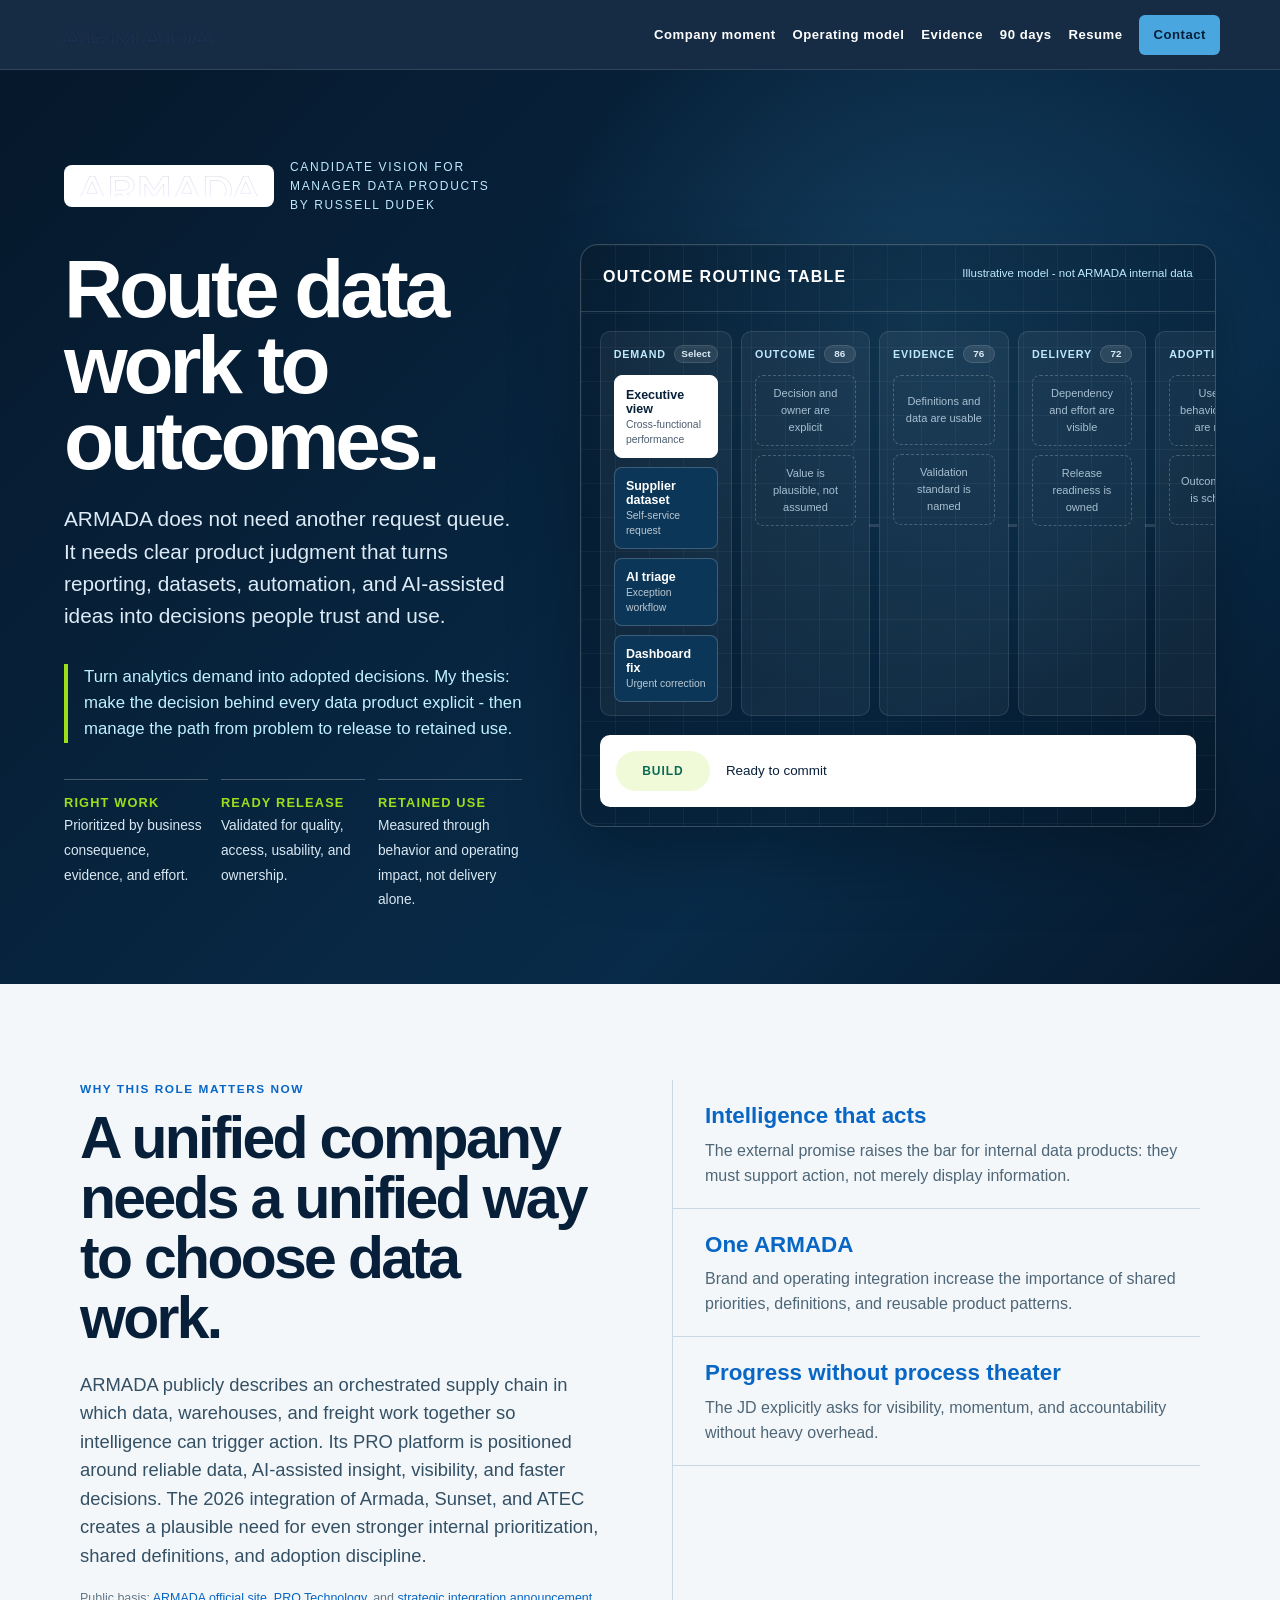
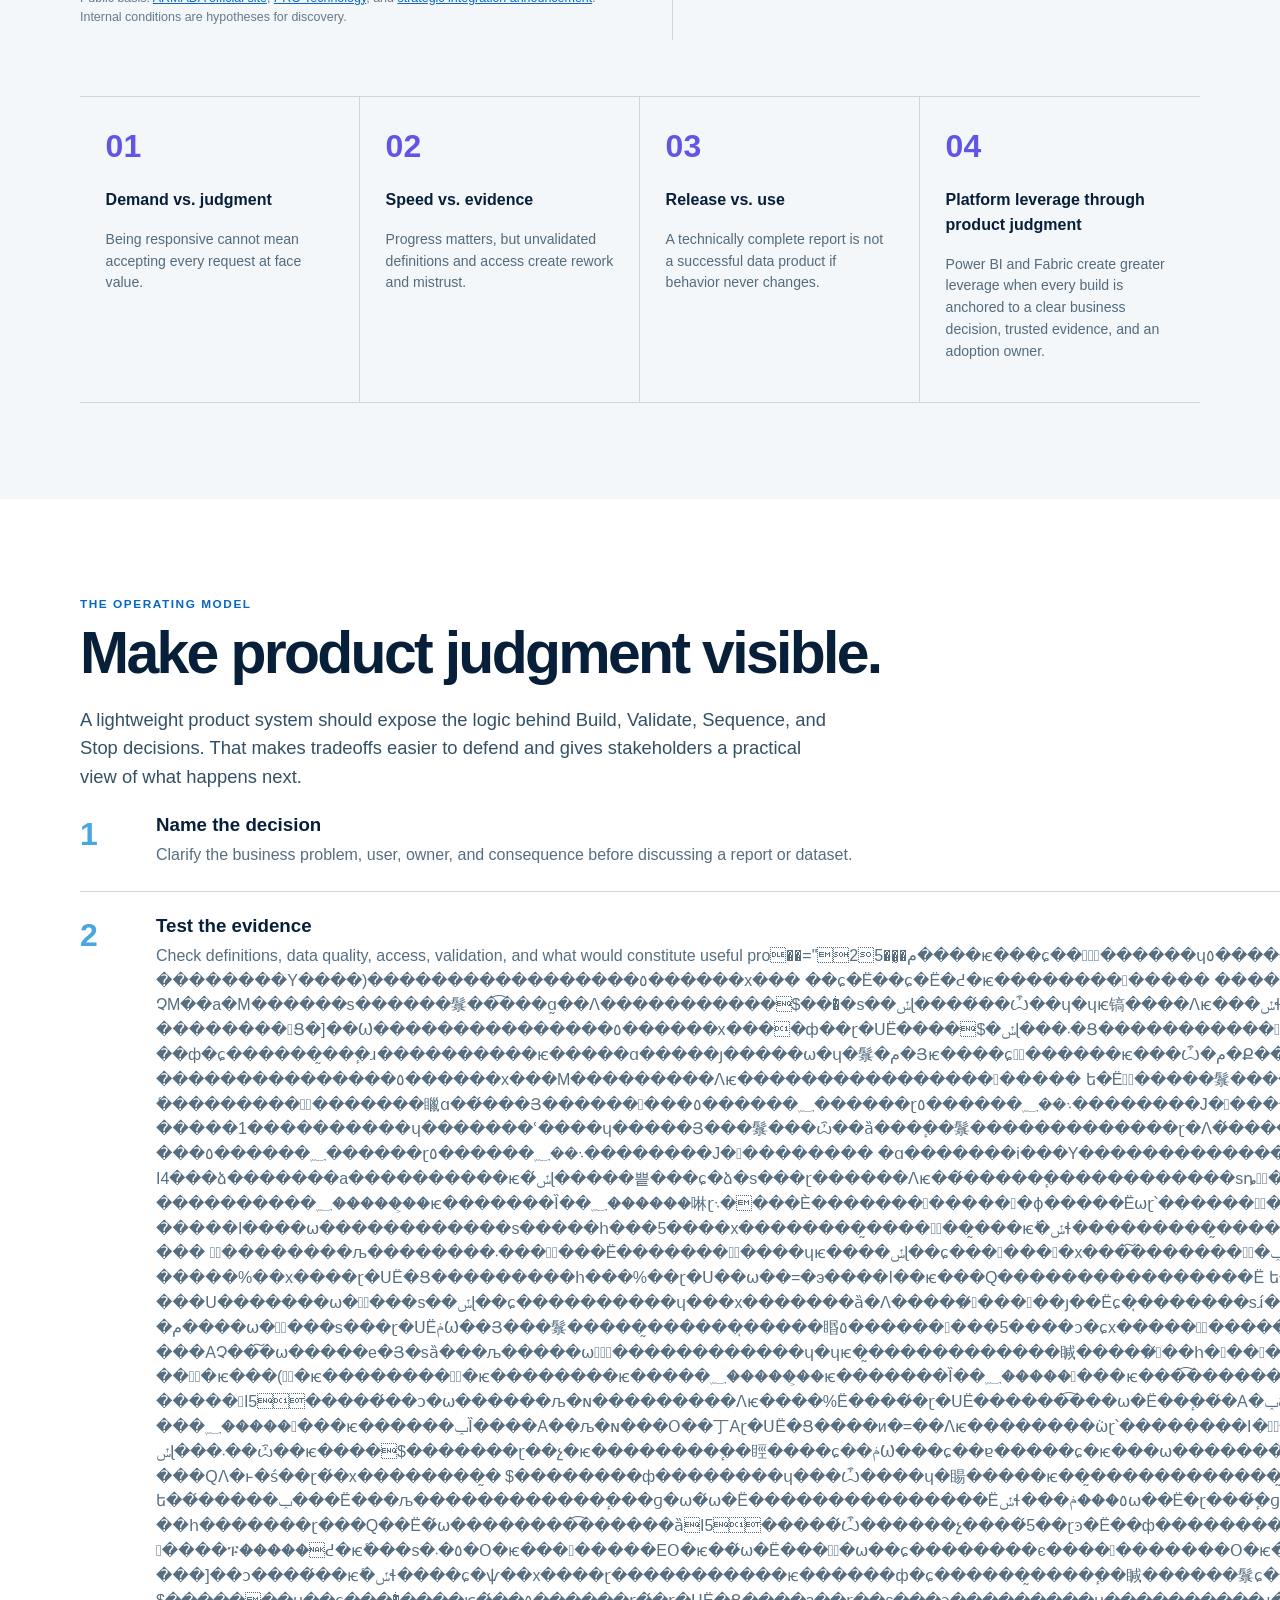
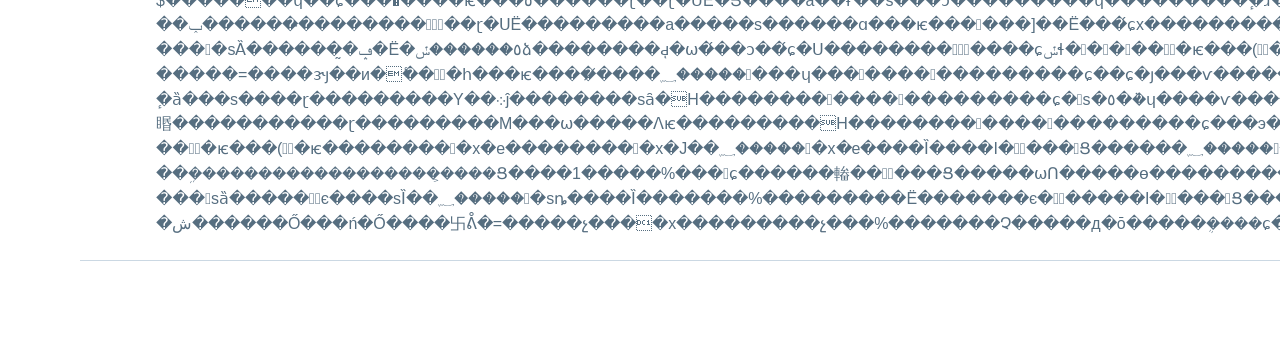
==== commit e1b00bc4: "Finalize affirmative Microsoft analytics positioning" ====
--- a/index.html
+++ b/index.html
@@ -1,11 +1,10 @@
 <!DOCTYPE html>
 <html lang="en"><head><meta charset="utf-8"/><meta content="width=device-width,initial-scale=1" name="viewport"/><title>ARMADA Manager Data Products | Candidate Vision by Russell Dudek</title><meta content="Independent candidate vision for ARMADA's Manager Data Products role: route analytics work to adopted business outcomes." name="description"/><link href="assets/graphics/routing-mark.svg" rel="icon"/><link href="styles.css" rel="stylesheet"/></head><body><a class="skip" href="#main">Skip to content</a><nav class="site-nav"><div class="nav-inner"><a aria-label="ARMADA candidate vision home" href="index.html"><img alt="ARMADA" class="nav-logo" src="assets/brand/armada-logo-official.svg"/></a><button aria-controls="navLinks" aria-expanded="false" class="menu-button">Menu</button><div class="nav-links" id="navLinks"><a href="#moment">Company moment</a><a href="#model">Operating model</a><a href="#evidence">Evidence</a><a href="#plan">90 days</a><a href="resume.html">Resume</a><a class="nav-cta" href="#contact">Contact</a></div></div></nav><main id="main"><section class="hero"><div class="hero-grid"><div><div class="company-lockup"><img alt="ARMADA" src="assets/brand/armada-logo-official.svg"/><div class="independent">Candidate vision for Manager Data Products<br/>by Russell Dudek</div></div><h1>Route data work to outcomes.</h1><p class="lead">ARMADA does not need another request queue. It needs clear product judgment that turns reporting, datasets, automation, and AI-assisted ideas into decisions people trust and use.</p><p class="hero-thesis">Turn analytics demand into adopted decisions. My thesis: make the decision behind every data product explicit - then manage the path from problem to release to retained use.</p><div class="hero-proof"><div><strong>Right work</strong><span>Prioritized by business consequence, evidence, and effort.</span></div><div><strong>Ready release</strong><span>Validated for quality, access, usability, and ownership.</span></div><div><strong>Retained use</strong><span>Measured through behavior and operating impact, not delivery alone.</span></div></div></div><div aria-label="Animated outcome routing table" class="routing-stage"><div class="routing-head"><h2>Outcome Routing Table</h2><span>Illustrative model - not ARMADA internal data</span></div><div class="routing-grid"><div class="route-col demand-col"><div class="route-col-head"><h3>Demand</h3><span class="stage-score stage-score-label">Select</span></div><div class="request-stack"><button class="request-card active" data-scenario="executive"><strong>Executive view</strong><small>Cross-functional performance</small></button><button class="request-card" data-scenario="selfservice"><strong>Supplier dataset</strong><small>Self-service request</small></button><button class="request-card" data-scenario="agent"><strong>AI triage</strong><small>Exception workflow</small></button><button class="request-card" data-scenario="urgent"><strong>Dashboard fix</strong><small>Urgent correction</small></button></div></div><div class="route-col" data-stage="outcome"><div class="route-col-head"><h3>Outcome</h3><span aria-label="Outcome score" class="stage-score">86</span></div><div class="gate">Decision and owner are explicit</div><div class="gate">Value is plausible, not assumed</div></div><div class="route-col" data-stage="evidence"><div class="route-col-head"><h3>Evidence</h3><span aria-label="Evidence score" class="stage-score">76</span></div><div class="gate">Definitions and data are usable</div><div class="gate">Validation standard is named</div></div><div class="route-col" data-stage="delivery"><div class="route-col-head"><h3>Delivery</h3><span aria-label="Delivery score" class="stage-score">72</span></div><div class="gate">Dependency and effort are visible</div><div class="gate">Release readiness is owned</div></div><div class="route-col" data-stage="adoption"><div class="route-col-head"><h3>Adoption</h3><span aria-label="Adoption score" class="stage-score">82</span></div><div class="gate">User and behavior change are named</div><div class="gate">Outcome review is scheduled</div></div></div><div class="route-readout"><div class="decision-badge">BUILD</div><p id="heroDecisionCopy">Ready to commit</p></div></div></div></section>
 <section class="section moment" id="moment"><div class="section-inner"><div class="moment-grid"><div><div class="eyebrow">Why this role matters now</div><h2>A unified company needs a unified way to choose data work.</h2><p class="section-lead">ARMADA publicly describes an orchestrated supply chain in which data, warehouses, and freight work together so intelligence can trigger action. Its PRO platform is positioned around reliable data, AI-assisted insight, visibility, and faster decisions. The 2026 integration of Armada, Sunset, and ATEC creates a plausible need for even stronger internal prioritization, shared definitions, and adoption discipline.</p><p class="source-list">Public basis: <a href="https://www.armada.net/">ARMADA official site</a>, <a href="https://www.armada.net/solution/pro-technology/">PRO Technology</a>, and <a href="https://www.armada.net/armada-sunset-holdings-announces-strategic-integration/">strategic integration announcement</a>. Internal conditions are hypotheses for discovery.</p></div><div class="moment-facts"><div class="fact"><strong>Intelligence that acts</strong><p>The external promise raises the bar for internal data products: they must support action, not merely display information.</p></div><div class="fact"><strong>One ARMADA</strong><p>Brand and operating integration increase the importance of shared priorities, definitions, and reusable product patterns.</p></div><div class="fact"><strong>Progress without process theater</strong><p>The JD explicitly asks for visibility, momentum, and accountability without heavy overhead.</p></div></div></div><div class="tension-rail"><div class="tension"><div class="versus">01</div><h3>Demand vs. judgment</h3><p>Being responsive cannot mean accepting every request at face value.</p></div><div class="tension"><div class="versus">02</div><h3>Speed vs. evidence</h3><p>Progress matters, but unvalidated definitions and access create rework and mistrust.</p></div><div class="tension"><div class="versus">03</div><h3>Release vs. use</h3><p>A technically complete report is not a successful data product if behavior never changes.</p></div><div class="tension"><div class="versus">04</div><h3>Platform leverage through product judgment</h3><p>Power BI and Fabric create greater leverage when every build is anchored to a clear business decision, trusted evidence, and an adoption owner.</p></div></div></div></section>
-<section class="section model" id="model"><div class="section-inner"><div class="model-layout"><div><div class="eyebrow">The operating model</div><h2>Make product judgment visible.</h2><p class="section-lead">A lightweight product system should expose the logic behind Build, Validate, Sequence, and Stop decisions. That makes tradeoffs easier to defend and gives stakeholders a practical view of what happens next.</p><div class="decision-architecture"><div class="decision-step"><b>1</b><div><h3>Name the decision</h3><p>Clarify the business problem, user, owner, and consequence before discussing a report or dataset.</p></div></div><div class="decision-step"><b>2</b><div><h3>Test the evidence</h3><p>Check definitions, data quality, access, validation, and what would constitute useful proof.</p></div></div><div class="decision-step"><b>3</b><div><h3>Commit the path</h3><p>Choose the smallest responsible disposition: build now, validate first, sequence dependencies, or stop.</p></div></div><div class="decision-step"><b>4</b><div><h3>Review retained use</h3><p>Measure whether the product changed work, then expand, revise, or retire it.</p></div></div></div></div><div class="artifact-panel"><div aria-label="Illustrative data product scenarios" class="artifact-tabs" role="tablist"><button class="artifact-tab active" data-scenario="executive" role="tab">Executive view</button><button class="artifact-tab" data-scenario="selfservice" role="tab">Self-service</button><button class="artifact-tab" data-scenario="agent" role="tab">AI triage</button><button class="artifact-tab" data-scenario="urgent" role="tab">Urgent fix</button></div><div class="artifact-body"><div class="scenario-title"><h3 id="scenarioTitle">Executive performance view</h3><span id="scenarioLabel">Illustrative baseline</span></div><div class="criteria"><div class="criterion"><label>Outcome clarity <output>86</output></label><input aria-label="Outcome clarity" max="100" min="0" type="range" value="86"/><small>Is the decision, owner, and consequence explicit?</small></div><div class="criterion"><label>Evidence readiness <output>76</output></label><input aria-label="Evidence readiness" max="100" min="0" type="range" value="76"/><small>Are definitions, quality, access, and validation sufficient?</small></div><div class="criterion"><label>Delivery confidence <output>72</output></label><input aria-label="Delivery confidence" max="100" min="0" type="range" value="72"/><small>Are effort, dependencies, and release ownership visible?</small></div><div class="criterion"><label>Adoption ownership <output>82</output></label><input aria-label="Adoption ownership" max="100" min="0" type="range" value="82"/><small>Is someone accountable for use and behavior change?</small></div></div><div class="disposition" id="disposition"><strong>BUILD</strong><p>Clear decision owner and business outcome; validate the source definitions, then release with an adoption review.</p></div><button class="reset" id="resetBaseline">Reset illustrative baseline</button></div></div></div></div></section>
-<section class="section scorecard"><div class="section-inner"><div class="eyebrow" style="color:#8cdcff">Outcome scorecard</div><h2>Measure the product, the flow, and the behavior.</h2><p class="section-lead">No unsupported maturity scores. Each measure should have a defined unit, baseline, owner, and review cadence established with ARMADA.</p><div class="score-grid"><div class="score-item"><strong>V</strong><h3>Value evidence</h3><p>Named operating outcome, decision improved, cost avoided, service protected, or risk reduced.</p></div><div class="score-item"><strong>F</strong><h3>Flow</h3><p>Decision latency, blocked time, cycle time, handoff delay, and avoidable rework.</p></div><div class="score-item"><strong>R</strong><h3>Release trust</h3><p>Definition coverage, validation completion, access readiness, defects, and exceptions.</p></div><div class="score-item"><strong>U</strong><h3>Retained use</h3><p>Repeat users, workflow penetration, decision usage, abandonment, and user friction.</p></div><div class="score-item"><strong>L</strong><h3>Learning</h3><p>Time from feedback to change, reusable patterns, retired work, and recurring causes removed.</p></div></div></div></section>
-<section class="section evidence" id="evidence"><div class="section-inner"><div class="eyebrow">Transferable proof</div><h2>An operator who turns technology into better work.</h2><p class="section-lead">Russell brings the operating discipline that makes Microsoft analytics investments valuable: turning ambiguous demand into prioritized products, aligning business and technical teams, validating releases, and driving adoption and measurable operating outcomes.</p><div class="evidence-map"><div class="evidence-row"><div class="evidence-dot"></div><div><h3>Vape-Jet</h3><span class="evidence-tag">Current direct execution</span></div><p>Connects production, quality, purchasing, support, customer success, engineering issue flow, ERP/Odoo, Jira, HubSpot, Slack, telemetry, dashboards, training, and AI-assisted workflows into prioritized operating work.</p></div><div class="evidence-row"><div class="evidence-dot"></div><div><h3>DudeWorth</h3><span class="evidence-tag">Data product and AI workflow judgment</span></div><p>Builds AI-readiness and opportunity frameworks around value, feasibility, data readiness, governance, adoption burden, human authority, evaluation, reuse, and time-to-value.</p></div><div class="evidence-row"><div class="evidence-dot"></div><div><h3>Amazon</h3><span class="evidence-tag">Scaled operating cadence</span></div><p>Built visibility, labor planning, escalation, standard work, and customer-backward mechanisms in a 24/7 environment supporting approximately five million second-day orders annually.</p></div><div class="evidence-row"><div class="evidence-dot"></div><div><h3>Compunetics</h3><span class="evidence-tag">Technical-business translation</span></div><p>Led engineering, manufacturing, quality, customer delivery, and complex programs in advanced electronics and high-reliability environments with rigorous process controls and root-cause practices.</p></div><div class="evidence-row"><div class="evidence-dot"></div><div><h3>Cardinal / ZeusVu</h3><span class="evidence-tag">Distributed and governed workflows</span></div><p>Modernized remote commercial, CRM, fulfillment, and logistics workflows; led regulated drone operations and developed computer-vision-enabled field intelligence concepts.</p></div></div></div></section>
-<section class="section entry" id="plan"><div class="section-inner"><div class="eyebrow">First 90 days</div><h2>Earn trust through one visible operating rhythm.</h2><div class="entry-grid"><div class="phase"><div class="days">Days 0-30</div><h3>Read the demand system</h3><ul><li>Map stakeholders, decisions, active work, blockers, and existing intake paths.</li><li>Review Power BI/Fabric environment, release controls, definitions, access, and ownership with technical leads.</li><li>Baseline portfolio flow and select one decision-critical workstream.</li><li>Establish a concise weekly product review.</li></ul></div><div class="phase"><div class="days">Days 31-60</div><h3>Install product judgment</h3><ul><li>Introduce the Outcome Routing Table and explicit Build / Validate / Sequence / Stop dispositions.</li><li>Define release-readiness and adoption-review criteria.</li><li>Unblock the selected workstream and clarify stakeholder tradeoffs.</li><li>Document reusable patterns and recurring failure causes.</li></ul></div><div class="phase"><div class="days">Days 61-90</div><h3>Prove and scale</h3><ul><li>Release or materially advance the selected product with quality, access, and usability evidence.</li><li>Measure retained use and operating impact with agreed units.</li><li>Retire or redirect low-value work.</li><li>Publish the next-quarter portfolio thesis and capability gaps.</li></ul></div></div></div></section>
-<section class="section objection"><div class="section-inner"><div class="objection-shell"><div class="objection-question"><div class="eyebrow" style="color:#d8d5ff">Microsoft analytics advantage</div><p>ARMADA needs more than platform administration. It needs product leadership that converts Power BI, Microsoft Fabric, automation, and AI capabilities into business decisions people trust and use.</p></div><div class="objection-answer"><h3>Platform fluency. Product judgment. Operating follow-through.</h3><p>Russell brings the combination this role is built to leverage: hands-on experience across data-bearing operations, reporting, telemetry, workflow automation, AI, and cross-functional delivery - paired with a record of creating the mechanisms that move work from demand to adoption.</p><ul><li>Frames business decisions before solutions, so Power BI and Fabric work starts with value.</li><li>Translates across stakeholders, BI, and data engineering to clarify definitions, dependencies, validation, access, and release readiness.</li><li>Builds lightweight portfolio and delivery rhythms that keep high-impact work moving without process overhead.</li><li>Owns adoption and operating impact after release, turning analytics capability into retained business use.</li></ul><p><strong>That is the leadership layer ARMADA needs to compound its Microsoft data and analytics investments.</strong></p></div></div></div></section>
-<section class="section questions"><div class="section-inner"><div class="eyebrow" style="color:#8cdcff">Executive interview questions</div><h2>Questions that expose the real mandate.</h2><ol class="question-list"><li>Which three business decisions most need better data-product support this year?</li><li>Where does active work currently stall: problem definition, data readiness, delivery capacity, release, or adoption?</li><li>What work would you like this manager to stop or redirect, not merely accelerate?</li><li>How are Power BI and Fabric responsibilities divided across product judgment, architecture, engineering, and governance?</li><li>Which stakeholder groups trust current reporting least, and what created that gap?</li><li>What is the expected boundary between hands-on analysis, product management, and team coordination?</li><li>What does retained adoption look like for a report, dataset, automation, or AI-assisted product here?</li><li>After 90 days, what evidence would make you say this hire is reducing surprises and rework?</li></ol></div></section>
-<section class="section documents"><div class="section-inner"><div class="eyebrow">Application set</div><h2>One argument. Five useful artifacts.</h2><div class="doc-grid"><a class="doc-link" href="resume.html"><strong>Role-aligned resume</strong><span>View 2-page resume →</span></a><a class="doc-link" href="cover-letter.html"><strong>Cover letter</strong><span>View 1-page letter →</span></a><a class="doc-link" href="interview-brief.html"><strong>Interview thesis brief</strong><span>Review the argument →</span></a><a class="doc-link" href="90-day-plan.html"><strong>90-day entry plan</strong><span>See the operating plan →</span></a><a class="doc-link" href="outcome-cross-dock.html"><strong>Outcome Routing Review</strong><span>Use the worksheet →</span></a></div></div></section>
-<section class="contact-band" id="contact"><div class="contact-inner"><h2>Russell Dudek</h2><div class="contact-links"><a href="tel:+14122878640">412.287.8640</a><a href="mailto:russelldudek@gmail.com">russelldudek@gmail.com</a><a href="https://www.linkedin.com/in/russelldudek">LinkedIn</a><a href="https://russelldudek.github.io/armada/">https://russelldudek.github.io/armada/</a></div></div></section></main><footer class="site-footer"><div class="footer-inner"><span>Independent candidate vision by Russell Dudek. Not an ARMADA publication or endorsement.</span><a href="https://recruiting.ultipro.com/ARM1006ARPA/JobBoard/52d9cac6-58d0-401d-a11a-1d09089cd8ee/OpportunityDetail?opportunityId=619975ba-7634-41ce-a107-0a702ebdc30f&amp;source=LinkedIn">Original job posting</a></div></footer><script src="app.js"></script></body></html>+<section class="section model" id="model"><div class="section-inner"><div class="model-layout"><div><div class="eyebrow">The operating model</div><h2>Make product judgment visible.</h2><p class="section-lead">A lightweight product system should expose the logic behind Build, Validate, Sequence, and Stop decisions. That makes tradeoffs easier to defend and gives stakeholders a practical view of what happens next.</p><div class="decision-architecture"><div class="decision-step"><b>1</b><div><h3>Name the decision</h3><p>Clarify the business problem, user, owner, and consequence before discussing a report or dataset.</p></div></div><div class="decision-step"><b>2</b><div><h3>Test the evidence</h3><p>Check definitions, data quality, access, validation, and what would constitute useful pro��="25��̰�م����ѥ���ɕ���͕̰������ɥ٥�������ѥ������������Ʌ�������Ʌѥ�����э���̸����؁������٥������������؁������٥������ɽ܈��؁������٥��������Ј�𽑥��������Y����)�����������������٥������х���+��ɕ�Ё��ɕ�Ё�ᕍ�ѥ��������𽑥�����+������́�ɽ�Սѥ�����Յ���䰁��ɍ��ͥ����������а����ѽ��ȁ�Ս���̰��������ɥ������Ք����ܰ�I@�=�����)�Ʉ��!ՉM��а�M������ѕ������䰁��͡���ɑ̰��Ʌ�����������$���ͥ�ѕ��ݽɭ����́��Ѽ��ɥ�ɥѥ镐����Ʌѥ���ݽɬ����𽑥���؁������٥������ɽ܈��؁������٥��������Ј�𽑥��������Ց�]��Ѡ���������������٥������х����ф��ɽ�ՍЁ����$�ݽɭ���܁�Ց�����������𽑥�����	ե��́$�ɕ������́����������չ��䁙Ʌ��ݽɭ́�ɽչ��م�Ք�����ͥ�����䰁��ф�ɕ������̰���ٕɹ����������ѥ�����ɑ�����յ�����ѡ�ɥ�䰁�م�Յѥ����ɕ�͔������ѥ���Ѽ�م�Ք����𽑥���؁������٥������ɽ܈��؁������٥��������Ј�𽑥����������齸���������������٥������х���M���������Ʌѥ����������������𽑥�����	ե�Ё٥ͥ�����䰁����ȁ�����������͍���ѥ�����х���ɐ�ݽɬ���������ѽ��ȵ����݅ɐ��������͵́������м܁��٥ɽ����Ё������ѥ������ɽ᥵�ѕ�䁙�ٔ���������͕�������䁽ɑ��́���Յ������𽑥���؁������٥������ɽ܈��؁������٥��������Ј�𽑥��������+���չ�ѥ�����������������٥������х���Q�����������ͥ���́�Ʌ�ͱ�ѥ��������𽑥�����1����������ɥ�������ՙ����ɥ�����Յ���䰁���ѽ��ȁ����ٕ�䰁�������������ɽ�Ʌ�́�����م����������ɽ���́���������ɕ��������䁕�٥ɽ�����́ݥѠ�ɥ��ɽ�́�ɽ���́����ɽ�́����ɽ�е���͔��Ʌ�ѥ��̸���𽑥���؁������٥������ɽ܈��؁������٥��������Ј�𽑥��������+�ɑ�������i���Y����������������٥������х������ɥ��ѕ��������ٕɹ���ݽɭ�����������𽑥�����5���ɹ�镐�ɕ��є������ɍ�����+I4���ձ�������а����������ѥ�́ݽɭ�����쁱���ɕ�ձ�ѕ���ɽ������Ʌѥ��́������ٕ�����������ѕȵ٥ͥ�������������������ѕ����������������̸���𽑥��𽑥��𽑥���͕�ѥ���(�͕�ѥ���������͕�ѥ�������䈁����������؁������͕�ѥ�������Ȉ��؁������啉ɽ܈����Ѐ�������𽑥������ɸ�����Ёѡɽ՝������٥ͥ�������Ʌѥ���ɡ�ѡ������؁�����􉕹��䵝ɥ����؁���������͔���؁�����􉑅�̈���̀����𽑥�����I����ѡ������������ѕ�����հ���5����х��������̰�����ͥ��̰���ѥٔ�ݽɬ���������̰��������ѥ�����х�����ѡ̸𽱤���I�٥�܁A�ݕȁ	$���ɥ����٥ɽ����а�ɕ���͔�����ɽ�̰�������ѥ��̰������̰������ݹ��͡���ݥѠ�ѕ������������̸𽱤���	�͕��������љ��������܁����͕���Ё��������ͥ����ɥѥ����ݽɭ��ɕ���𽱤����х���͠��������͔�ݕ�����ɽ�ՍЁɕ٥�ܸ𽱤��հ�𽑥���؁���������͔���؁�����􉑅�̈���̀�Ĵ��𽑥�����%��х����ɽ�ՍЁ�Ց���������հ���%��ɽ�Ս��ѡ��=�э����I��ѥ���Q����������������Ё	ե�����Y�����є���M��Օ������Mѽ�������ͥѥ��̸𽱤���������ɕ���͔�ɕ������́��������ѥ���ɕ٥�܁�ɥѕɥ��𽱤���U�������ѡ��͕���ѕ��ݽɭ��ɕ����������ɥ���х�������ȁ�Ʌ�����̸𽱤�����յ��Ёɕ�ͅ�������ѕɹ́����ɕ���ɥ��������ɔ����̸͕𽱤��հ�𽑥���؁���������͔���؁�����􉑅�̈���̀�Ĵ��𽑥�����Aɽٔ�����͍�������հ���I����͔��ȁ��ѕɥ���䁅�م����ѡ��͕���ѕ���ɽ�ՍЁݥѠ��Յ���䰁�����̰������ͅ�����䁕٥������𽱤���5����ɔ�ɕх������͔��������Ʌѥ��������ЁݥѠ���ɕ���չ��̸𽱤���I�ѥɔ��ȁɕ��ɕ�Ё��ܵم�Ք�ݽɬ�𽱤���AՉ��͠�ѡ�����е�Յ�ѕȁ���љ�����ѡ�̰ͥ������������ɥ�ɥѥ�̰������������䁍�����̸𽱤��հ�𽑥��𽑥��𽑥���͕�ѥ���(�͕�ѥ���������͕�ѥ��������ѥ�����؁������͕�ѥ�������Ȉ��؁�����􉽉���ѥ���͡������؁�����􉽉���ѥ����Օ�ѥ�����؁������啉ɽ܈���屔􉍽���荐�ՙ���5��ɽͽ�Ё�����ѥ�́��م�х��𽑥�����I5�����́��ɔ�ѡ������љ�ɴ���������Ʌѥ����%Ё����́�ɽ�ՍЁ������͡���ѡ�Ё���ٕ��́A�ݕȁ	$��5��ɽͽ�Ё��ɥ�����ѽ��ѥ��������$���������ѥ�́��Ѽ���ͥ���́����ͥ��́�����������Ё�����͔����𽑥���؁�����􉽉���ѥ������ݕȈ����A��љ�ɴ���Օ��丁Aɽ�ՍЁ�Ց����и�=��Ʌѥ��������ܵѡɽ՝��������I��͕����ɥ��́ѡ���������ѥ���ѡ�́ɽ����́�ե�ЁѼ���ٕɅ��聡���̵�������ɥ�������ɽ�́��ф����ɥ������Ʌѥ��̰�ɕ���ѥ����ѕ������䰁ݽɭ���܁��ѽ��ѥ����$�������ɽ�̵�չ�ѥ���������ٕ�䀴����ɕ��ݥѠ���ɕ��ɐ�����ɕ�ѥ���ѡ���������͵́ѡ�Ё��ٔ�ݽɬ��ɽ���������Ѽ�����ѥ�������հ���Ʌ��́��ͥ���́����ͥ��́����ɔ�ͽ��ѥ��̰�ͼ�A�ݕȁ	$�������ɥ��ݽɬ��х��́ݥѠ�م�Ք�𽱤���QɅ�ͱ�ѕ́��ɽ�́�х��������̰�	$��������ф��������ɥ���Ѽ����ɥ�䁑�����ѥ��̰������������̰�م����ѥ���������̰�����ɕ���͔�ɕ������̸𽱤���	ե��́�����ݕ���Ё���љ�������������ٕ��ɡ�ѡ�́ѡ�Ё���������������Ёݽɬ���٥���ݥѡ��Ё�ɽ���́�ٕɡ����𽱤���=ݹ́����ѥ����������Ʌѥ��������Ё��ѕȁɕ���͔����ɹ���������ѥ�́���������䁥�Ѽ�ɕх�������ͥ���́�͔�𽱤��հ�������ɽ���Q��Ё�́ѡ��������͡������ȁI5�����́Ѽ������չ����́5��ɽͽ�Ё��ф����������ѥ�́��ٕ�ѵ���̸���ɽ������𽑥��𽑥��𽑥���͕�ѥ���(�͕�ѥ���������͕�ѥ����Օ�ѥ��̈��؁������͕�ѥ�������Ȉ��؁������啉ɽ܈���屔􉍽����ፑ�����ᕍ�ѥٔ���ѕ�٥�܁�Օ�ѥ���𽑥�����EՕ�ѥ��́ѡ�Ё����͔�ѡ��ɕ��������є����񽰁�������Օ�ѥ������Ј���]�����ѡɕ����ͥ���́����ͥ��́���Ё��������ѕȁ��ф��ɽ�ՍЁ������Ёѡ�́啅��𽱤���]��ɔ����́��ѥٔ�ݽɬ����ɕ�ѱ��х����ɽ�����������ѥ������ф�ɕ������̰�����ٕ�䁍������䰁ɕ���͔���ȁ����ѥ���𽱤���]��Ёݽɬ�ݽձ���ԁ�����ѡ�́������ȁѼ��ѽ���ȁɕ��ɕ�а���Ё��ɕ�䁅�����Ʌє�𽱤���!�܁�ɔ�A�ݕȁ	$�������ɥ��ɕ����ͥ����ѥ�́��٥������ɽ�́�ɽ�ՍЁ�Ց����а��ɍ��ѕ���ɔ���������ɥ����������ٕɹ�����𽱤���]������х�������ȁ�ɽ��́����Ё���ɕ�Ёɕ���ѥ�������а�����ݡ�Ё�ɕ�ѕ��ѡ�Ё����𽱤���]��Ё�́ѡ�������ѕ����չ���䁉��ݕ�������̵��������̰ͥ��ɽ�ՍЁ���������а�����ѕ������ɑ���ѥ���𽱤���]��Ё���́ɕх���������ѥ���������������ȁ��ɕ���а���х͕а���ѽ��ѥ�����ȁ$���ͥ�ѕ���ɽ�ՍЁ��ɔ�𽱤����ѕȀ������̰�ݡ�Ё�٥������ݽձ��������ԁͅ�ѡ�́��ɔ��́ɕ�Ս��������ɥ͕́����ɕݽɬ�𽱤�𽽰�𽑥���͕�ѥ���(�͕�ѥ���������͕�ѥ������յ���̈��؁������͕�ѥ�������Ȉ��؁������啉ɽ܈�������ѥ���͕�𽑥�����=����ɝյ��и��ٔ��͕�հ���ѥ����̸����؁�����􉑽���ɥ���񄁍����􉑽���������ɕ��ɕ�յ���ѵ������ɽ���I������������ɕ�յ����ɽ���������Y��܀ȵ�����ɕ�յ���H��������񄁍����􉑽���������ɕ�􉍽ٕȵ���ѕȹ�ѵ������ɽ���+�ٕȁ���ѕ����ɽ���������Y��܀ĵ��������ѕȃ�H��������񄁍����􉑽���������ɕ�􉥹ѕ�٥�ܵ�ɥ����ѵ������ɽ���%�ѕ�٥�܁ѡ�ͥ́�ɥ�����ɽ���������I�٥�܁ѡ���ɝյ��Ѓ�H��������񄁍����􉑽���������ɕ��������������ѵ������ɽ��������䁕�����������ɽ���������M���ѡ�����Ʌѥ���������H��������񄁍����􉑽���������ɕ���э�����ɽ�̵������ѵ������ɽ���=�э����I��ѥ���I�٥�����ɽ���������U͔�ѡ��ݽɭ͡��Ѓ�H��������𽑥��𽑥���͕�ѥ���(�͕�ѥ��������􉍽�х�е��������􉍽�х�Ј��؁�����􉍽�х�е����Ȉ����I��͕���Ց������؁�����􉍽�х�е����̈�񄁡ɕ��ѕ�����������������ȸ��ܸ������񄁡ɕ�􉵅��Ѽ����͕���Ց����������������͕���Ց�������������񄁡ɕ������輽��ܹ�������������������͕���Ց����1�����%���񄁡ɕ������輽���͕���Ց�����ѡՈ�����ɵ�����������輽���͕���Ց�����ѡՈ�����ɵ������𽑥��𽑥���͕�ѥ���𽵅���񙽽ѕȁ������ͥє����ѕȈ��؁�����􉙽�ѕȵ����Ȉ�������%���������Ё�������є�٥ͥ�����I��͕���Ց����9�Ё���I5��Չ����ѥ����ȁ�����͕���и������񄁡ɕ������輽ɕ��եѥ���ձѥ�ɼ�����I4����IA�)��	��ɐ��ɐ卅�ش������Ő���ń�Ő����卐ᕔ�=�����չ����х���������չ���%�������Չ�����д�ō�����ܴ����ɕ�����������ͽ�ɍ��1�����%���=ɥ�������������ѥ����𽑥��𽙽�ѕ���͍ɥ�Ё�Ɍ�����̈��͍ɥ���𽉽����ѵ�
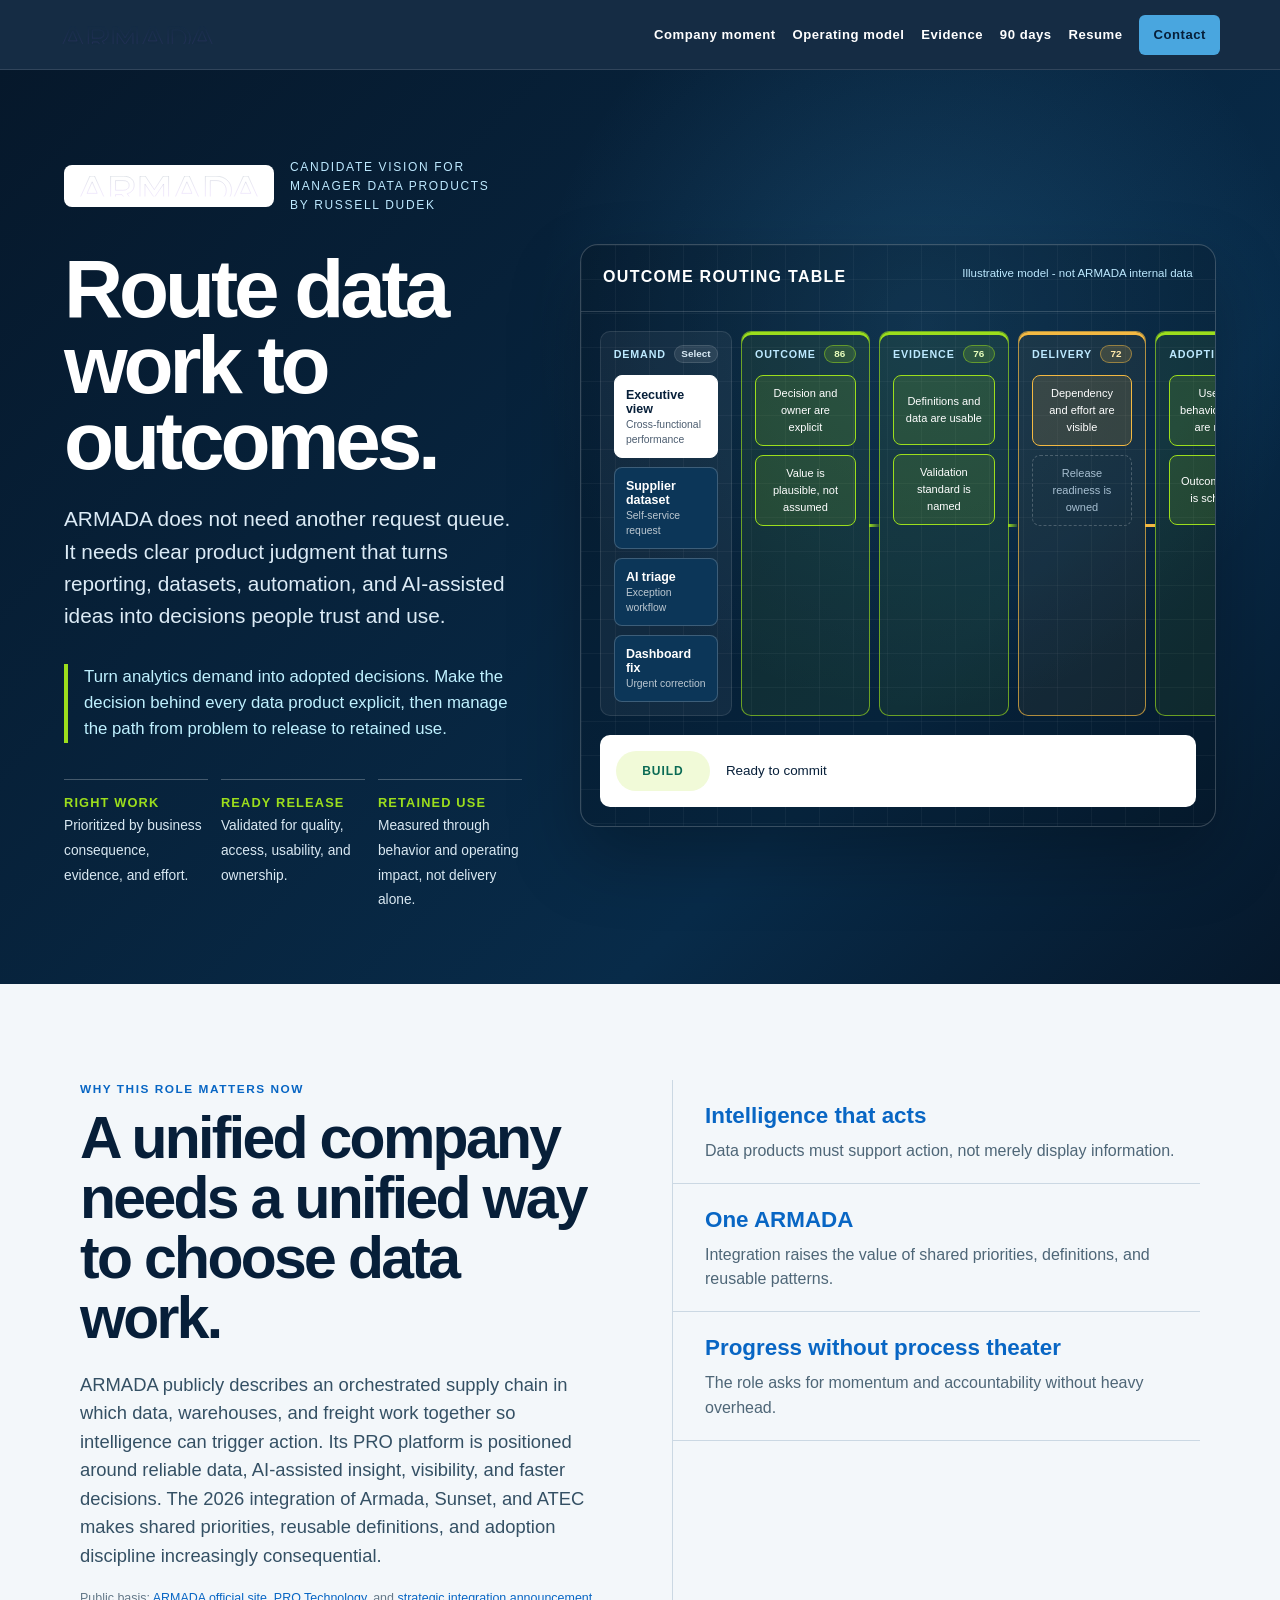
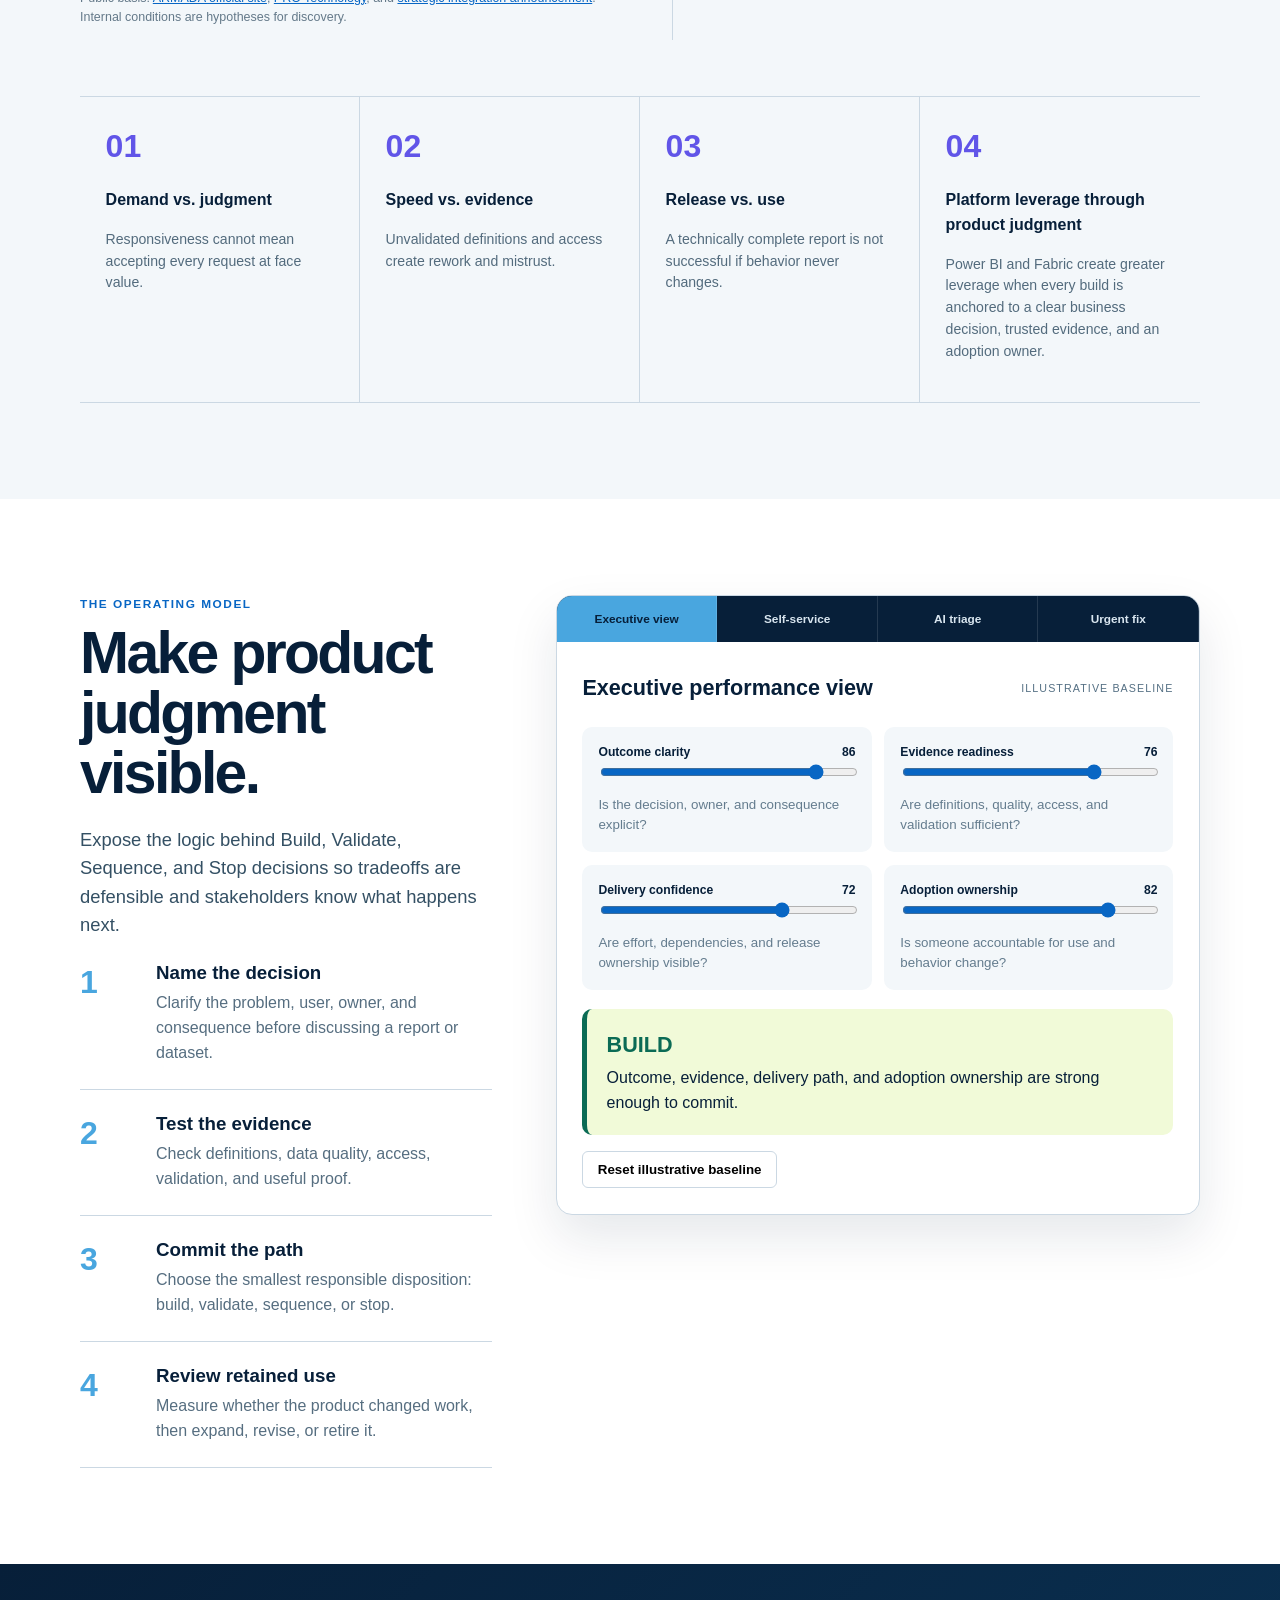
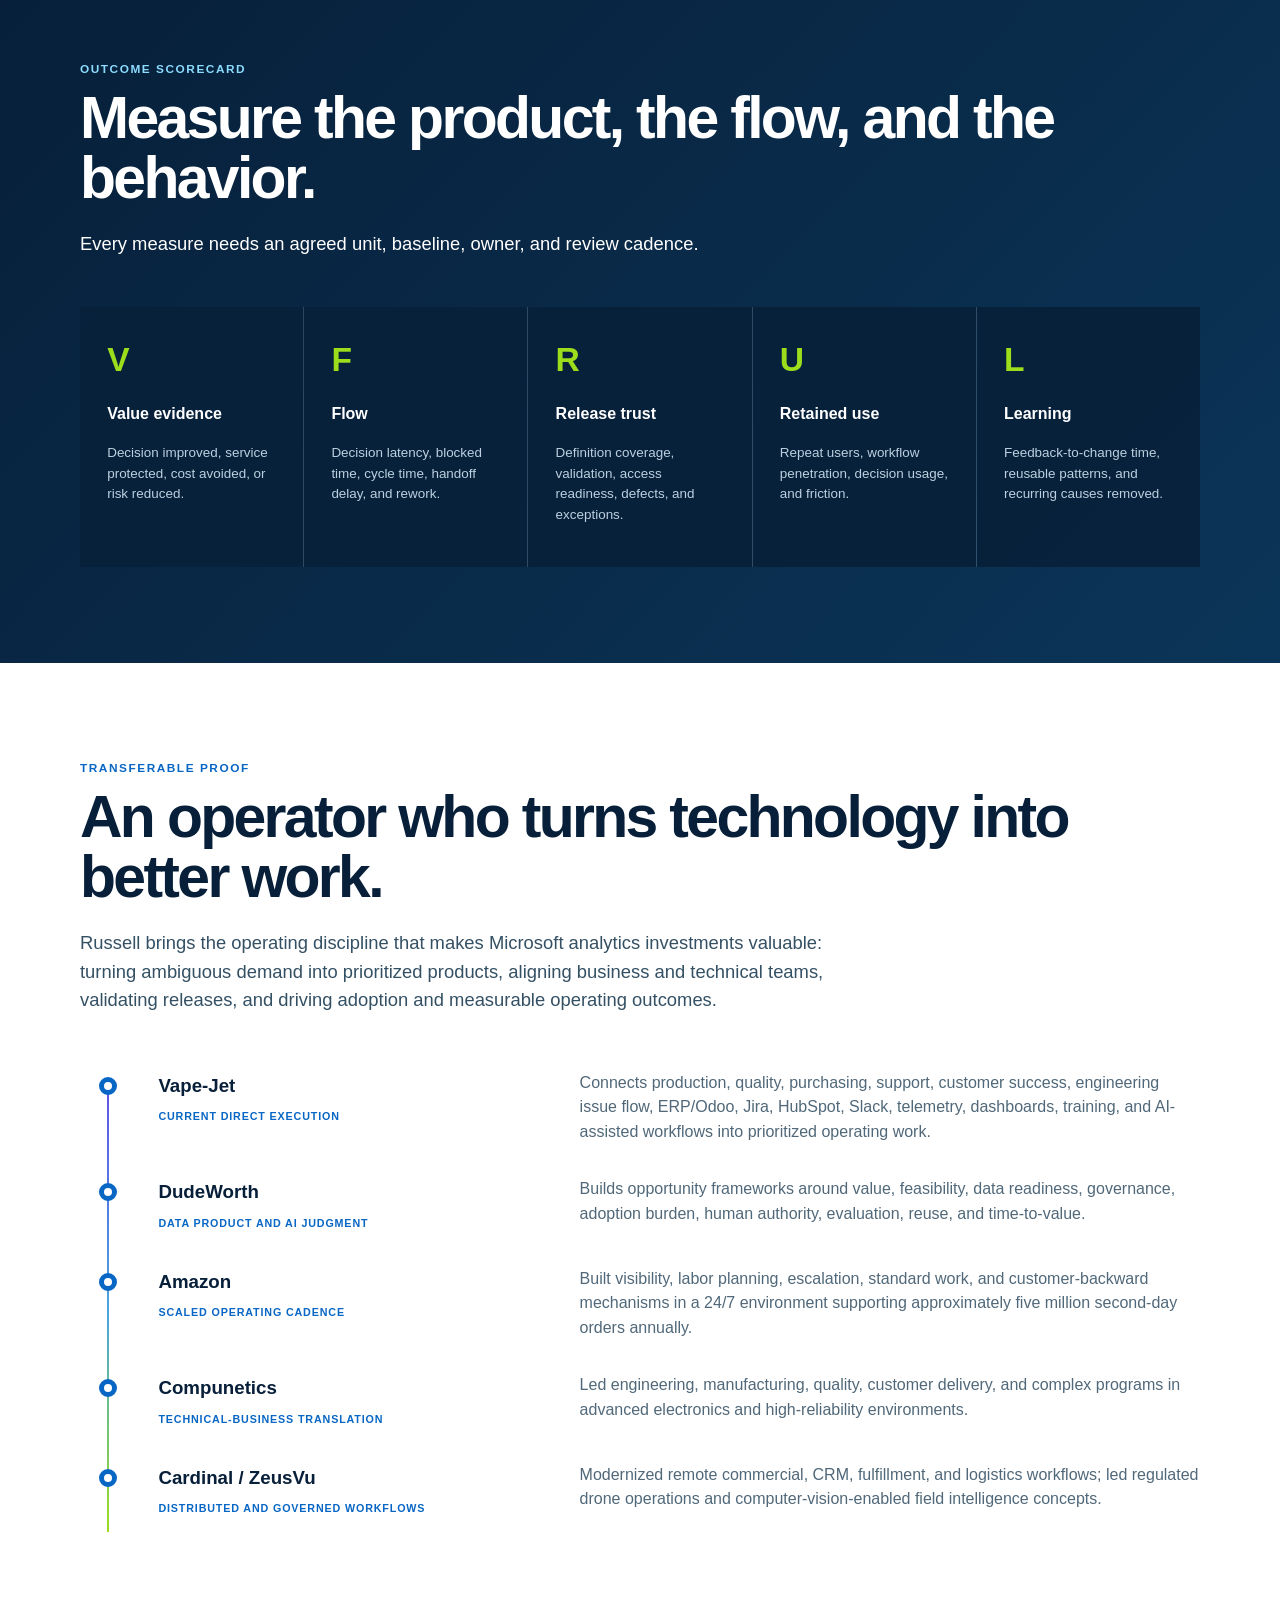
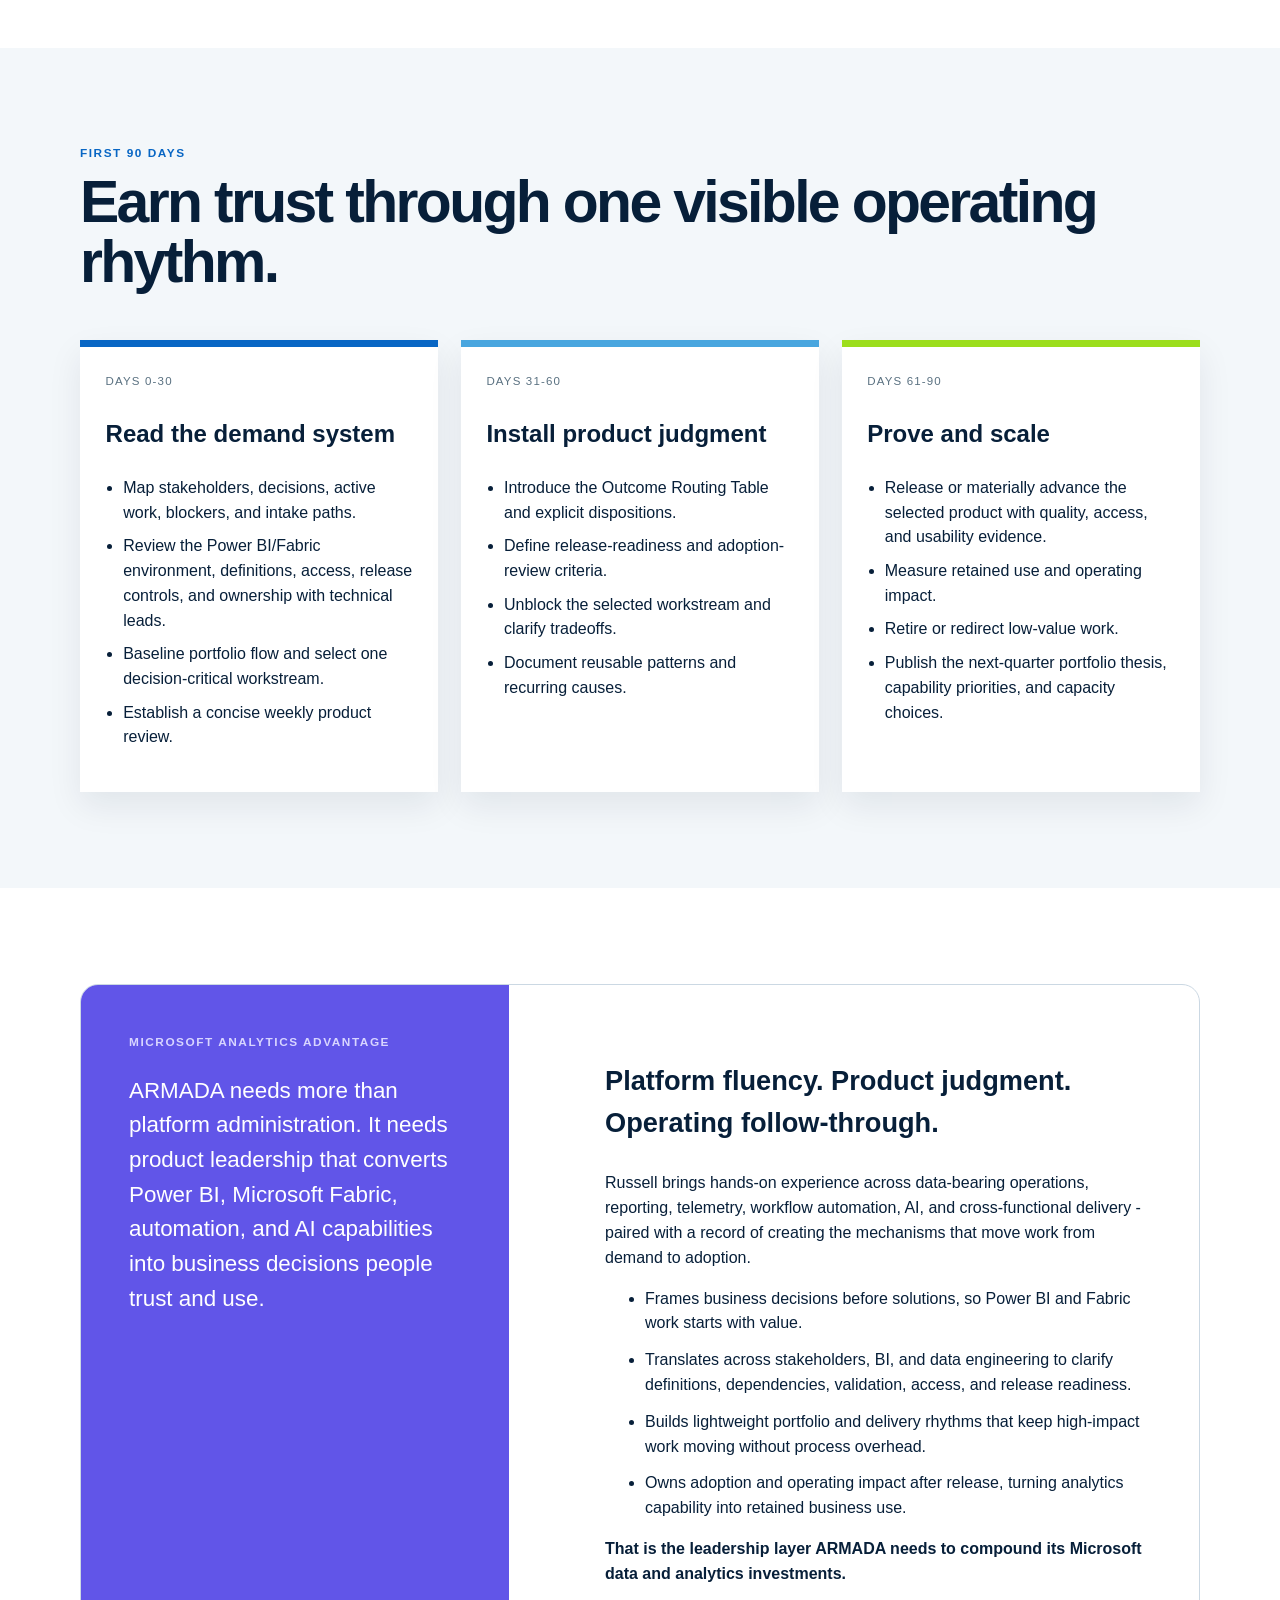
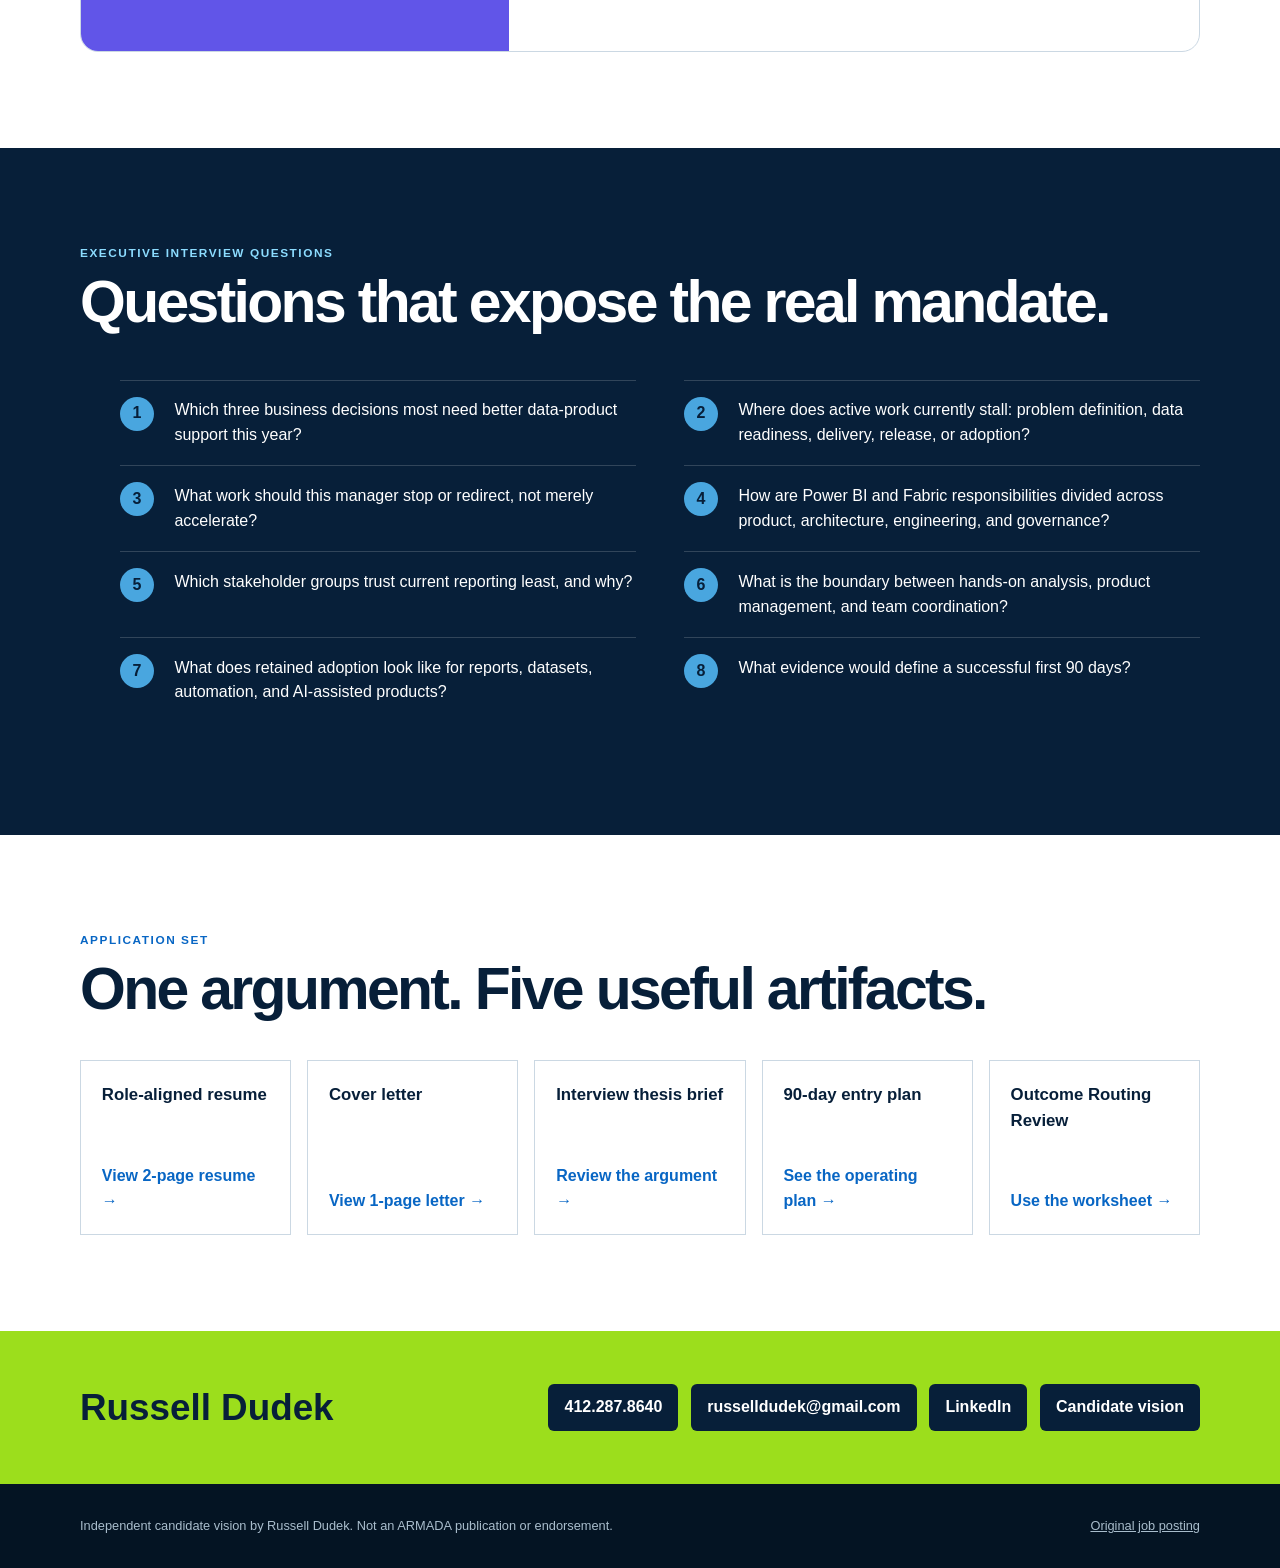
==== commit 08581988: "Repair verified homepage source blob" ====
--- a/index.html
+++ b/index.html
@@ -1,10 +1,94 @@
-<!DOCTYPE html>
-<html lang="en"><head><meta charset="utf-8"/><meta content="width=device-width,initial-scale=1" name="viewport"/><title>ARMADA Manager Data Products | Candidate Vision by Russell Dudek</title><meta content="Independent candidate vision for ARMADA's Manager Data Products role: route analytics work to adopted business outcomes." name="description"/><link href="assets/graphics/routing-mark.svg" rel="icon"/><link href="styles.css" rel="stylesheet"/></head><body><a class="skip" href="#main">Skip to content</a><nav class="site-nav"><div class="nav-inner"><a aria-label="ARMADA candidate vision home" href="index.html"><img alt="ARMADA" class="nav-logo" src="assets/brand/armada-logo-official.svg"/></a><button aria-controls="navLinks" aria-expanded="false" class="menu-button">Menu</button><div class="nav-links" id="navLinks"><a href="#moment">Company moment</a><a href="#model">Operating model</a><a href="#evidence">Evidence</a><a href="#plan">90 days</a><a href="resume.html">Resume</a><a class="nav-cta" href="#contact">Contact</a></div></div></nav><main id="main"><section class="hero"><div class="hero-grid"><div><div class="company-lockup"><img alt="ARMADA" src="assets/brand/armada-logo-official.svg"/><div class="independent">Candidate vision for Manager Data Products<br/>by Russell Dudek</div></div><h1>Route data work to outcomes.</h1><p class="lead">ARMADA does not need another request queue. It needs clear product judgment that turns reporting, datasets, automation, and AI-assisted ideas into decisions people trust and use.</p><p class="hero-thesis">Turn analytics demand into adopted decisions. My thesis: make the decision behind every data product explicit - then manage the path from problem to release to retained use.</p><div class="hero-proof"><div><strong>Right work</strong><span>Prioritized by business consequence, evidence, and effort.</span></div><div><strong>Ready release</strong><span>Validated for quality, access, usability, and ownership.</span></div><div><strong>Retained use</strong><span>Measured through behavior and operating impact, not delivery alone.</span></div></div></div><div aria-label="Animated outcome routing table" class="routing-stage"><div class="routing-head"><h2>Outcome Routing Table</h2><span>Illustrative model - not ARMADA internal data</span></div><div class="routing-grid"><div class="route-col demand-col"><div class="route-col-head"><h3>Demand</h3><span class="stage-score stage-score-label">Select</span></div><div class="request-stack"><button class="request-card active" data-scenario="executive"><strong>Executive view</strong><small>Cross-functional performance</small></button><button class="request-card" data-scenario="selfservice"><strong>Supplier dataset</strong><small>Self-service request</small></button><button class="request-card" data-scenario="agent"><strong>AI triage</strong><small>Exception workflow</small></button><button class="request-card" data-scenario="urgent"><strong>Dashboard fix</strong><small>Urgent correction</small></button></div></div><div class="route-col" data-stage="outcome"><div class="route-col-head"><h3>Outcome</h3><span aria-label="Outcome score" class="stage-score">86</span></div><div class="gate">Decision and owner are explicit</div><div class="gate">Value is plausible, not assumed</div></div><div class="route-col" data-stage="evidence"><div class="route-col-head"><h3>Evidence</h3><span aria-label="Evidence score" class="stage-score">76</span></div><div class="gate">Definitions and data are usable</div><div class="gate">Validation standard is named</div></div><div class="route-col" data-stage="delivery"><div class="route-col-head"><h3>Delivery</h3><span aria-label="Delivery score" class="stage-score">72</span></div><div class="gate">Dependency and effort are visible</div><div class="gate">Release readiness is owned</div></div><div class="route-col" data-stage="adoption"><div class="route-col-head"><h3>Adoption</h3><span aria-label="Adoption score" class="stage-score">82</span></div><div class="gate">User and behavior change are named</div><div class="gate">Outcome review is scheduled</div></div></div><div class="route-readout"><div class="decision-badge">BUILD</div><p id="heroDecisionCopy">Ready to commit</p></div></div></div></section>
-<section class="section moment" id="moment"><div class="section-inner"><div class="moment-grid"><div><div class="eyebrow">Why this role matters now</div><h2>A unified company needs a unified way to choose data work.</h2><p class="section-lead">ARMADA publicly describes an orchestrated supply chain in which data, warehouses, and freight work together so intelligence can trigger action. Its PRO platform is positioned around reliable data, AI-assisted insight, visibility, and faster decisions. The 2026 integration of Armada, Sunset, and ATEC creates a plausible need for even stronger internal prioritization, shared definitions, and adoption discipline.</p><p class="source-list">Public basis: <a href="https://www.armada.net/">ARMADA official site</a>, <a href="https://www.armada.net/solution/pro-technology/">PRO Technology</a>, and <a href="https://www.armada.net/armada-sunset-holdings-announces-strategic-integration/">strategic integration announcement</a>. Internal conditions are hypotheses for discovery.</p></div><div class="moment-facts"><div class="fact"><strong>Intelligence that acts</strong><p>The external promise raises the bar for internal data products: they must support action, not merely display information.</p></div><div class="fact"><strong>One ARMADA</strong><p>Brand and operating integration increase the importance of shared priorities, definitions, and reusable product patterns.</p></div><div class="fact"><strong>Progress without process theater</strong><p>The JD explicitly asks for visibility, momentum, and accountability without heavy overhead.</p></div></div></div><div class="tension-rail"><div class="tension"><div class="versus">01</div><h3>Demand vs. judgment</h3><p>Being responsive cannot mean accepting every request at face value.</p></div><div class="tension"><div class="versus">02</div><h3>Speed vs. evidence</h3><p>Progress matters, but unvalidated definitions and access create rework and mistrust.</p></div><div class="tension"><div class="versus">03</div><h3>Release vs. use</h3><p>A technically complete report is not a successful data product if behavior never changes.</p></div><div class="tension"><div class="versus">04</div><h3>Platform leverage through product judgment</h3><p>Power BI and Fabric create greater leverage when every build is anchored to a clear business decision, trusted evidence, and an adoption owner.</p></div></div></div></section>
-<section class="section model" id="model"><div class="section-inner"><div class="model-layout"><div><div class="eyebrow">The operating model</div><h2>Make product judgment visible.</h2><p class="section-lead">A lightweight product system should expose the logic behind Build, Validate, Sequence, and Stop decisions. That makes tradeoffs easier to defend and gives stakeholders a practical view of what happens next.</p><div class="decision-architecture"><div class="decision-step"><b>1</b><div><h3>Name the decision</h3><p>Clarify the business problem, user, owner, and consequence before discussing a report or dataset.</p></div></div><div class="decision-step"><b>2</b><div><h3>Test the evidence</h3><p>Check definitions, data quality, access, validation, and what would constitute useful pro��="25��̰�م����ѥ���ɕ���͕̰������ɥ٥�������ѥ������������Ʌ�������Ʌѥ�����э���̸����؁������٥������������؁������٥������ɽ܈��؁������٥��������Ј�𽑥��������Y����)�����������������٥������х���-��ɕ�Ё��ɕ�Ё�ᕍ�ѥ��������𽑥�����-������́�ɽ�Սѥ�����Յ���䰁��ɍ��ͥ����������а����ѽ��ȁ�Ս���̰��������ɥ������Ք����ܰ�I@�=�����)�Ʉ��!ՉM��а�M������ѕ������䰁��͡���ɑ̰��Ʌ�����������$���ͥ�ѕ��ݽɭ����́��Ѽ��ɥ�ɥѥ镐����Ʌѥ���ݽɬ����𽑥���؁������٥������ɽ܈��؁������٥��������Ј�𽑥��������Ց�]��Ѡ���������������٥������х����ф��ɽ�ՍЁ����$�ݽɭ���܁�Ց�����������𽑥�����	ե��́$�ɕ������́����������չ��䁙Ʌ��ݽɭ́�ɽչ��م�Ք�����ͥ�����䰁��ф�ɕ������̰���ٕɹ����������ѥ�����ɑ�����յ�����ѡ�ɥ�䰁�م�Յѥ����ɕ�͔������ѥ���Ѽ�م�Ք����𽑥���؁������٥������ɽ܈��؁������٥��������Ј�𽑥����������齸���������������٥������х���M���������Ʌѥ����������������𽑥�����	ե�Ё٥ͥ�����䰁����ȁ�����������͍���ѥ�����х���ɐ�ݽɬ���������ѽ��ȵ����݅ɐ��������͵́������м܁��٥ɽ����Ё������ѥ������ɽ᥵�ѕ�䁙�ٔ���������͕�������䁽ɑ��́���Յ������𽑥���؁������٥������ɽ܈��؁������٥��������Ј�𽑥��������-���չ�ѥ�����������������٥������х���Q�����������ͥ���́�Ʌ�ͱ�ѥ��������𽑥�����1����������ɥ�������ՙ����ɥ�����Յ���䰁���ѽ��ȁ����ٕ�䰁�������������ɽ�Ʌ�́�����م����������ɽ���́���������ɕ��������䁕�٥ɽ�����́ݥѠ�ɥ��ɽ�́�ɽ���́����ɽ�́����ɽ�е���͔��Ʌ�ѥ��̸���𽑥���؁������٥������ɽ܈��؁������٥��������Ј�𽑥��������-�ɑ�������i���Y����������������٥������х������ɥ��ѕ��������ٕɹ���ݽɭ�����������𽑥�����5���ɹ�镐�ɕ��є������ɍ�����-I4���ձ�������а����������ѥ�́ݽɭ�����쁱���ɕ�ձ�ѕ���ɽ������Ʌѥ��́������ٕ�����������ѕȵ٥ͥ�������������������ѕ����������������̸���𽑥��𽑥��𽑥���͕�ѥ���(�͕�ѥ���������͕�ѥ�������䈁����������؁������͕�ѥ�������Ȉ��؁������啉ɽ܈����Ѐ�������𽑥������ɸ�����Ёѡɽ՝������٥ͥ�������Ʌѥ���ɡ�ѡ������؁�����􉕹��䵝ɥ����؁���������͔���؁�����􉑅�̈���̀����𽑥�����I����ѡ������������ѕ�����հ���5����х��������̰�����ͥ��̰���ѥٔ�ݽɬ���������̰��������ѥ�����х�����ѡ̸𽱤���I�٥�܁A�ݕȁ	$���ɥ����٥ɽ����а�ɕ���͔�����ɽ�̰�������ѥ��̰������̰������ݹ��͡���ݥѠ�ѕ������������̸𽱤���	�͕��������љ��������܁����͕���Ё��������ͥ����ɥѥ����ݽɭ��ɕ���𽱤����х���͠��������͔�ݕ�����ɽ�ՍЁɕ٥�ܸ𽱤��հ�𽑥���؁���������͔���؁�����􉑅�̈���̀�Ĵ��𽑥�����%��х����ɽ�ՍЁ�Ց���������հ���%��ɽ�Ս��ѡ��=�э����I��ѥ���Q����������������Ё	ե�����Y�����є���M��Օ������Mѽ�������ͥѥ��̸𽱤���������ɕ���͔�ɕ������́��������ѥ���ɕ٥�܁�ɥѕɥ��𽱤���U�������ѡ��͕���ѕ��ݽɭ��ɕ����������ɥ���х�������ȁ�Ʌ�����̸𽱤�����յ��Ёɕ�ͅ�������ѕɹ́����ɕ���ɥ��������ɔ����̸͕𽱤��հ�𽑥���؁���������͔���؁�����􉑅�̈���̀�Ĵ��𽑥�����Aɽٔ�����͍�������հ���I����͔��ȁ��ѕɥ���䁅�م����ѡ��͕���ѕ���ɽ�ՍЁݥѠ��Յ���䰁�����̰������ͅ�����䁕٥������𽱤���5����ɔ�ɕх������͔��������Ʌѥ��������ЁݥѠ���ɕ���չ��̸𽱤���I�ѥɔ��ȁɕ��ɕ�Ё��ܵم�Ք�ݽɬ�𽱤���AՉ��͠�ѡ�����е�Յ�ѕȁ���љ�����ѡ�̰ͥ������������ɥ�ɥѥ�̰������������䁍�����̸𽱤��հ�𽑥��𽑥��𽑥���͕�ѥ���(�͕�ѥ���������͕�ѥ��������ѥ�����؁������͕�ѥ�������Ȉ��؁�����􉽉���ѥ���͡������؁�����􉽉���ѥ����Օ�ѥ�����؁������啉ɽ܈���屔􉍽���荐�ՙ���5��ɽͽ�Ё�����ѥ�́��م�х��𽑥�����I5�����́��ɔ�ѡ������љ�ɴ���������Ʌѥ����%Ё����́�ɽ�ՍЁ������͡���ѡ�Ё���ٕ��́A�ݕȁ	$��5��ɽͽ�Ё��ɥ�����ѽ��ѥ��������$���������ѥ�́��Ѽ���ͥ���́����ͥ��́�����������Ё�����͔����𽑥���؁�����􉽉���ѥ������ݕȈ����A��љ�ɴ���Օ��丁Aɽ�ՍЁ�Ց����и�=��Ʌѥ��������ܵѡɽ՝��������I��͕����ɥ��́ѡ���������ѥ���ѡ�́ɽ����́�ե�ЁѼ���ٕɅ��聡���̵�������ɥ�������ɽ�́��ф����ɥ������Ʌѥ��̰�ɕ���ѥ����ѕ������䰁ݽɭ���܁��ѽ��ѥ����$�������ɽ�̵�չ�ѥ���������ٕ�䀴����ɕ��ݥѠ���ɕ��ɐ�����ɕ�ѥ���ѡ���������͵́ѡ�Ё��ٔ�ݽɬ��ɽ���������Ѽ�����ѥ�������հ���Ʌ��́��ͥ���́����ͥ��́����ɔ�ͽ��ѥ��̰�ͼ�A�ݕȁ	$�������ɥ��ݽɬ��х��́ݥѠ�م�Ք�𽱤���QɅ�ͱ�ѕ́��ɽ�́�х��������̰�	$��������ф��������ɥ���Ѽ����ɥ�䁑�����ѥ��̰������������̰�م����ѥ���������̰�����ɕ���͔�ɕ������̸𽱤���	ե��́�����ݕ���Ё���љ�������������ٕ��ɡ�ѡ�́ѡ�Ё���������������Ёݽɬ���٥���ݥѡ��Ё�ɽ���́�ٕɡ����𽱤���=ݹ́����ѥ����������Ʌѥ��������Ё��ѕȁɕ���͔����ɹ���������ѥ�́���������䁥�Ѽ�ɕх�������ͥ���́�͔�𽱤��հ�������ɽ���Q��Ё�́ѡ��������͡������ȁI5�����́Ѽ������չ����́5��ɽͽ�Ё��ф����������ѥ�́��ٕ�ѵ���̸���ɽ������𽑥��𽑥��𽑥���͕�ѥ���(�͕�ѥ���������͕�ѥ����Օ�ѥ��̈��؁������͕�ѥ�������Ȉ��؁������啉ɽ܈���屔􉍽����ፑ�����ᕍ�ѥٔ���ѕ�٥�܁�Օ�ѥ���𽑥�����EՕ�ѥ��́ѡ�Ё����͔�ѡ��ɕ��������є����񽰁�������Օ�ѥ������Ј���]�����ѡɕ����ͥ���́����ͥ��́���Ё��������ѕȁ��ф��ɽ�ՍЁ������Ёѡ�́啅��𽱤���]��ɔ����́��ѥٔ�ݽɬ����ɕ�ѱ��х����ɽ�����������ѥ������ф�ɕ������̰�����ٕ�䁍������䰁ɕ���͔���ȁ����ѥ���𽱤���]��Ёݽɬ�ݽձ���ԁ�����ѡ�́������ȁѼ��ѽ���ȁɕ��ɕ�а���Ё��ɕ�䁅�����Ʌє�𽱤���!�܁�ɔ�A�ݕȁ	$�������ɥ��ɕ����ͥ����ѥ�́��٥������ɽ�́�ɽ�ՍЁ�Ց����а��ɍ��ѕ���ɔ���������ɥ����������ٕɹ�����𽱤���]������х�������ȁ�ɽ��́����Ё���ɕ�Ёɕ���ѥ�������а�����ݡ�Ё�ɕ�ѕ��ѡ�Ё����𽱤���]��Ё�́ѡ�������ѕ����չ���䁉��ݕ�������̵��������̰ͥ��ɽ�ՍЁ���������а�����ѕ������ɑ���ѥ���𽱤���]��Ё���́ɕх���������ѥ���������������ȁ��ɕ���а���х͕а���ѽ��ѥ�����ȁ$���ͥ�ѕ���ɽ�ՍЁ��ɔ�𽱤����ѕȀ������̰�ݡ�Ё�٥������ݽձ��������ԁͅ�ѡ�́��ɔ��́ɕ�Ս��������ɥ͕́����ɕݽɬ�𽱤�𽽰�𽑥���͕�ѥ���(�͕�ѥ���������͕�ѥ������յ���̈��؁������͕�ѥ�������Ȉ��؁������啉ɽ܈�������ѥ���͕�𽑥�����=����ɝյ��и��ٔ��͕�հ���ѥ����̸����؁�����􉑽���ɥ���񄁍����􉑽���������ɕ��ɕ�յ���ѵ������ɽ���I������������ɕ�յ����ɽ���������Y��܀ȵ�����ɕ�յ���H��������񄁍����􉑽���������ɕ�􉍽ٕȵ���ѕȹ�ѵ������ɽ���-�ٕȁ���ѕ����ɽ���������Y��܀ĵ��������ѕȃ�H��������񄁍����􉑽���������ɕ�􉥹ѕ�٥�ܵ�ɥ����ѵ������ɽ���%�ѕ�٥�܁ѡ�ͥ́�ɥ�����ɽ���������I�٥�܁ѡ���ɝյ��Ѓ�H��������񄁍����􉑽���������ɕ��������������ѵ������ɽ��������䁕�����������ɽ���������M���ѡ�����Ʌѥ���������H��������񄁍����􉑽���������ɕ���э�����ɽ�̵������ѵ������ɽ���=�э����I��ѥ���I�٥�����ɽ���������U͔�ѡ��ݽɭ͡��Ѓ�H��������𽑥��𽑥���͕�ѥ���(�͕�ѥ��������􉍽�х�е��������􉍽�х�Ј��؁�����􉍽�х�е����Ȉ����I��͕���Ց������؁�����􉍽�х�е����̈�񄁡ɕ��ѕ�����������������ȸ��ܸ������񄁡ɕ�􉵅��Ѽ����͕���Ց����������������͕���Ց�������������񄁡ɕ������輽��ܹ�������������������͕���Ց����1�����%���񄁡ɕ������輽���͕���Ց�����ѡՈ�����ɵ�����������輽���͕���Ց�����ѡՈ�����ɵ������𽑥��𽑥���͕�ѥ���𽵅���񙽽ѕȁ������ͥє����ѕȈ��؁�����􉙽�ѕȵ����Ȉ�������%���������Ё�������є�٥ͥ�����I��͕���Ց����9�Ё���I5��Չ����ѥ����ȁ�����͕���и������񄁡ɕ������輽ɕ��եѥ���ձѥ�ɼ�����I4����IA�)��	��ɐ��ɐ卅�ش������Ő���ń�Ő����卐ᕔ�=�����չ����х���������չ���%�������Չ�����д�ō�����ܴ����ɕ�����������ͽ�ɍ��1�����%���=ɥ�������������ѥ����𽑥��𽙽�ѕ���͍ɥ�Ё�Ɍ�����̈��͍ɥ���𽉽����ѵ�+<!doctype html>
+<html lang="en">
+<head>
+  <meta charset="utf-8">
+  <meta name="viewport" content="width=device-width,initial-scale=1">
+  <title>ARMADA Manager Data Products | Candidate Vision by Russell Dudek</title>
+  <meta name="description" content="Independent candidate vision for ARMADA's Manager Data Products role: route analytics work to adopted business outcomes.">
+  <link rel="icon" href="assets/graphics/routing-mark.svg">
+  <link rel="stylesheet" href="styles.css">
+</head>
+<body>
+<a class="skip" href="#main">Skip to content</a>
+<nav class="site-nav"><div class="nav-inner">
+  <a href="index.html" aria-label="ARMADA candidate vision home"><img class="nav-logo" src="assets/brand/armada-logo-official.svg" alt="ARMADA"></a>
+  <button class="menu-button" aria-expanded="false" aria-controls="navLinks">Menu</button>
+  <div class="nav-links" id="navLinks"><a href="#moment">Company moment</a><a href="#model">Operating model</a><a href="#evidence">Evidence</a><a href="#plan">90 days</a><a href="resume.html">Resume</a><a class="nav-cta" href="#contact">Contact</a></div>
+</div></nav>
+<main id="main">
+<section class="hero"><div class="hero-grid">
+  <div>
+    <div class="company-lockup"><img src="assets/brand/armada-logo-official.svg" alt="ARMADA"><div class="independent">Candidate vision for Manager Data Products<br>by Russell Dudek</div></div>
+    <h1>Route data work to outcomes.</h1>
+    <p class="lead">ARMADA does not need another request queue. It needs clear product judgment that turns reporting, datasets, automation, and AI-assisted ideas into decisions people trust and use.</p>
+    <p class="hero-thesis">Turn analytics demand into adopted decisions. Make the decision behind every data product explicit, then manage the path from problem to release to retained use.</p>
+    <div class="hero-proof"><div><strong>Right work</strong><span>Prioritized by business consequence, evidence, and effort.</span></div><div><strong>Ready release</strong><span>Validated for quality, access, usability, and ownership.</span></div><div><strong>Retained use</strong><span>Measured through behavior and operating impact, not delivery alone.</span></div></div>
+  </div>
+  <div class="routing-stage" aria-label="Interactive outcome routing table">
+    <div class="routing-head"><h2>Outcome Routing Table</h2><span>Illustrative model - not ARMADA internal data</span></div>
+    <div class="routing-grid">
+      <div class="route-col demand-col"><div class="route-col-head"><h3>Demand</h3><span class="stage-score stage-score-label">Select</span></div><div class="request-stack">
+        <button class="request-card active" data-scenario="executive"><strong>Executive view</strong><small>Cross-functional performance</small></button>
+        <button class="request-card" data-scenario="selfservice"><strong>Supplier dataset</strong><small>Self-service request</small></button>
+        <button class="request-card" data-scenario="agent"><strong>AI triage</strong><small>Exception workflow</small></button>
+        <button class="request-card" data-scenario="urgent"><strong>Dashboard fix</strong><small>Urgent correction</small></button>
+      </div></div>
+      <div class="route-col" data-stage="outcome"><div class="route-col-head"><h3>Outcome</h3><span class="stage-score" aria-label="Outcome score">86</span></div><div class="gate">Decision and owner are explicit</div><div class="gate">Value is plausible, not assumed</div></div>
+      <div class="route-col" data-stage="evidence"><div class="route-col-head"><h3>Evidence</h3><span class="stage-score" aria-label="Evidence score">76</span></div><div class="gate">Definitions and data are usable</div><div class="gate">Validation standard is named</div></div>
+      <div class="route-col" data-stage="delivery"><div class="route-col-head"><h3>Delivery</h3><span class="stage-score" aria-label="Delivery score">72</span></div><div class="gate">Dependency and effort are visible</div><div class="gate">Release readiness is owned</div></div>
+      <div class="route-col" data-stage="adoption"><div class="route-col-head"><h3>Adoption</h3><span class="stage-score" aria-label="Adoption score">82</span></div><div class="gate">User and behavior change are named</div><div class="gate">Outcome review is scheduled</div></div>
+    </div>
+    <div class="route-readout"><div class="decision-badge">BUILD</div><p id="heroDecisionCopy">Ready to commit</p></div>
+  </div>
+</div></section>
+
+<section class="section moment" id="moment"><div class="section-inner">
+  <div class="moment-grid"><div><div class="eyebrow">Why this role matters now</div><h2>A unified company needs a unified way to choose data work.</h2><p class="section-lead">ARMADA publicly describes an orchestrated supply chain in which data, warehouses, and freight work together so intelligence can trigger action. Its PRO platform is positioned around reliable data, AI-assisted insight, visibility, and faster decisions. The 2026 integration of Armada, Sunset, and ATEC makes shared priorities, reusable definitions, and adoption discipline increasingly consequential.</p><p class="source-list">Public basis: <a href="https://www.armada.net/">ARMADA official site</a>, <a href="https://www.armada.net/solution/pro-technology/">PRO Technology</a>, and <a href="https://www.armada.net/armada-sunset-holdings-announces-strategic-integration/">strategic integration announcement</a>. Internal conditions are hypotheses for discovery.</p></div>
+  <div class="moment-facts"><div class="fact"><strong>Intelligence that acts</strong><p>Data products must support action, not merely display information.</p></div><div class="fact"><strong>One ARMADA</strong><p>Integration raises the value of shared priorities, definitions, and reusable patterns.</p></div><div class="fact"><strong>Progress without process theater</strong><p>The role asks for momentum and accountability without heavy overhead.</p></div></div></div>
+  <div class="tension-rail"><div class="tension"><div class="versus">01</div><h3>Demand vs. judgment</h3><p>Responsiveness cannot mean accepting every request at face value.</p></div><div class="tension"><div class="versus">02</div><h3>Speed vs. evidence</h3><p>Unvalidated definitions and access create rework and mistrust.</p></div><div class="tension"><div class="versus">03</div><h3>Release vs. use</h3><p>A technically complete report is not successful if behavior never changes.</p></div><div class="tension"><div class="versus">04</div><h3>Platform leverage through product judgment</h3><p>Power BI and Fabric create greater leverage when every build is anchored to a clear business decision, trusted evidence, and an adoption owner.</p></div></div>
+</div></section>
+
+<section class="section model" id="model"><div class="section-inner"><div class="model-layout">
+  <div><div class="eyebrow">The operating model</div><h2>Make product judgment visible.</h2><p class="section-lead">Expose the logic behind Build, Validate, Sequence, and Stop decisions so tradeoffs are defensible and stakeholders know what happens next.</p><div class="decision-architecture">
+    <div class="decision-step"><b>1</b><div><h3>Name the decision</h3><p>Clarify the problem, user, owner, and consequence before discussing a report or dataset.</p></div></div>
+    <div class="decision-step"><b>2</b><div><h3>Test the evidence</h3><p>Check definitions, data quality, access, validation, and useful proof.</p></div></div>
+    <div class="decision-step"><b>3</b><div><h3>Commit the path</h3><p>Choose the smallest responsible disposition: build, validate, sequence, or stop.</p></div></div>
+    <div class="decision-step"><b>4</b><div><h3>Review retained use</h3><p>Measure whether the product changed work, then expand, revise, or retire it.</p></div></div>
+  </div></div>
+  <div class="artifact-panel"><div class="artifact-tabs" role="tablist" aria-label="Illustrative data product scenarios"><button class="artifact-tab active" data-scenario="executive" role="tab">Executive view</button><button class="artifact-tab" data-scenario="selfservice" role="tab">Self-service</button><button class="artifact-tab" data-scenario="agent" role="tab">AI triage</button><button class="artifact-tab" data-scenario="urgent" role="tab">Urgent fix</button></div>
+    <div class="artifact-body"><div class="scenario-title"><h3 id="scenarioTitle">Executive performance view</h3><span id="scenarioLabel">Illustrative baseline</span></div><div class="criteria">
+      <div class="criterion"><label>Outcome clarity <output>86</output></label><input type="range" min="0" max="100" value="86" aria-label="Outcome clarity"><small>Is the decision, owner, and consequence explicit?</small></div>
+      <div class="criterion"><label>Evidence readiness <output>76</output></label><input type="range" min="0" max="100" value="76" aria-label="Evidence readiness"><small>Are definitions, quality, access, and validation sufficient?</small></div>
+      <div class="criterion"><label>Delivery confidence <output>72</output></label><input type="range" min="0" max="100" value="72" aria-label="Delivery confidence"><small>Are effort, dependencies, and release ownership visible?</small></div>
+      <div class="criterion"><label>Adoption ownership <output>82</output></label><input type="range" min="0" max="100" value="82" aria-label="Adoption ownership"><small>Is someone accountable for use and behavior change?</small></div>
+    </div><div class="disposition" id="disposition"><strong>BUILD</strong><p>Outcome, evidence, delivery path, and adoption ownership support commitment.</p></div><button class="reset" id="resetBaseline">Reset illustrative baseline</button></div>
+  </div>
+</div></div></section>
+
+<section class="section scorecard"><div class="section-inner"><div class="eyebrow" style="color:#8cdcff">Outcome scorecard</div><h2>Measure the product, the flow, and the behavior.</h2><p class="section-lead">Every measure needs an agreed unit, baseline, owner, and review cadence.</p><div class="score-grid"><div class="score-item"><strong>V</strong><h3>Value evidence</h3><p>Decision improved, service protected, cost avoided, or risk reduced.</p></div><div class="score-item"><strong>F</strong><h3>Flow</h3><p>Decision latency, blocked time, cycle time, handoff delay, and rework.</p></div><div class="score-item"><strong>R</strong><h3>Release trust</h3><p>Definition coverage, validation, access readiness, defects, and exceptions.</p></div><div class="score-item"><strong>U</strong><h3>Retained use</h3><p>Repeat users, workflow penetration, decision usage, and friction.</p></div><div class="score-item"><strong>L</strong><h3>Learning</h3><p>Feedback-to-change time, reusable patterns, and recurring causes removed.</p></div></div></div></section>
+
+<section class="section evidence" id="evidence"><div class="section-inner"><div class="eyebrow">Transferable proof</div><h2>An operator who turns technology into better work.</h2><p class="section-lead">Russell brings the operating discipline that makes Microsoft analytics investments valuable: turning ambiguous demand into prioritized products, aligning business and technical teams, validating releases, and driving adoption and measurable operating outcomes.</p><div class="evidence-map">
+  <div class="evidence-row"><div class="evidence-dot"></div><div><h3>Vape-Jet</h3><span class="evidence-tag">Current direct execution</span></div><p>Connects production, quality, purchasing, support, customer success, engineering issue flow, ERP/Odoo, Jira, HubSpot, Slack, telemetry, dashboards, training, and AI-assisted workflows into prioritized operating work.</p></div>
+  <div class="evidence-row"><div class="evidence-dot"></div><div><h3>DudeWorth</h3><span class="evidence-tag">Data product and AI judgment</span></div><p>Builds opportunity frameworks around value, feasibility, data readiness, governance, adoption burden, human authority, evaluation, reuse, and time-to-value.</p></div>
+  <div class="evidence-row"><div class="evidence-dot"></div><div><h3>Amazon</h3><span class="evidence-tag">Scaled operating cadence</span></div><p>Built visibility, labor planning, escalation, standard work, and customer-backward mechanisms in a 24/7 environment supporting approximately five million second-day orders annually.</p></div>
+  <div class="evidence-row"><div class="evidence-dot"></div><div><h3>Compunetics</h3><span class="evidence-tag">Technical-business translation</span></div><p>Led engineering, manufacturing, quality, customer delivery, and complex programs in advanced electronics and high-reliability environments.</p></div>
+  <div class="evidence-row"><div class="evidence-dot"></div><div><h3>Cardinal / ZeusVu</h3><span class="evidence-tag">Distributed and governed workflows</span></div><p>Modernized remote commercial, CRM, fulfillment, and logistics workflows; led regulated drone operations and computer-vision-enabled field intelligence concepts.</p></div>
+</div></div></section>
+
+<section class="section entry" id="plan"><div class="section-inner"><div class="eyebrow">First 90 days</div><h2>Earn trust through one visible operating rhythm.</h2><div class="entry-grid">
+  <div class="phase"><div class="days">Days 0-30</div><h3>Read the demand system</h3><ul><li>Map stakeholders, decisions, active work, blockers, and intake paths.</li><li>Review the Power BI/Fabric environment, definitions, access, release controls, and ownership with technical leads.</li><li>Baseline portfolio flow and select one decision-critical workstream.</li><li>Establish a concise weekly product review.</li></ul></div>
+  <div class="phase"><div class="days">Days 31-60</div><h3>Install product judgment</h3><ul><li>Introduce the Outcome Routing Table and explicit dispositions.</li><li>Define release-readiness and adoption-review criteria.</li><li>Unblock the selected workstream and clarify tradeoffs.</li><li>Document reusable patterns and recurring causes.</li></ul></div>
+  <div class="phase"><div class="days">Days 61-90</div><h3>Prove and scale</h3><ul><li>Release or materially advance the selected product with quality, access, and usability evidence.</li><li>Measure retained use and operating impact.</li><li>Retire or redirect low-value work.</li><li>Publish the next-quarter portfolio thesis, capability priorities, and capacity choices.</li></ul></div>
+</div></div></section>
+
+<section class="section objection"><div class="section-inner"><div class="objection-shell"><div class="objection-question"><div class="eyebrow" style="color:#d8d5ff">Microsoft analytics advantage</div><p>ARMADA needs more than platform administration. It needs product leadership that converts Power BI, Microsoft Fabric, automation, and AI capabilities into business decisions people trust and use.</p></div><div class="objection-answer"><h3>Platform fluency. Product judgment. Operating follow-through.</h3><p>Russell brings hands-on experience across data-bearing operations, reporting, telemetry, workflow automation, AI, and cross-functional delivery - paired with a record of creating the mechanisms that move work from demand to adoption.</p><ul><li>Frames business decisions before solutions, so Power BI and Fabric work starts with value.</li><li>Translates across stakeholders, BI, and data engineering to clarify definitions, dependencies, validation, access, and release readiness.</li><li>Builds lightweight portfolio and delivery rhythms that keep high-impact work moving without process overhead.</li><li>Owns adoption and operating impact after release, turning analytics capability into retained business use.</li></ul><p><strong>That is the leadership layer ARMADA needs to compound its Microsoft data and analytics investments.</strong></p></div></div></div></section>
+
+<section class="section questions"><div class="section-inner"><div class="eyebrow" style="color:#8cdcff">Executive interview questions</div><h2>Questions that expose the real mandate.</h2><ol class="question-list"><li>Which three business decisions most need better data-product support this year?</li><li>Where does active work currently stall: problem definition, data readiness, delivery, release, or adoption?</li><li>What work should this manager stop or redirect, not merely accelerate?</li><li>How are Power BI and Fabric responsibilities divided across product, architecture, engineering, and governance?</li><li>Which stakeholder groups trust current reporting least, and why?</li><li>What is the boundary between hands-on analysis, product management, and team coordination?</li><li>What does retained adoption look like for reports, datasets, automation, and AI-assisted products?</li><li>What evidence would define a successful first 90 days?</li></ol></div></section>
+
+<section class="section documents"><div class="section-inner"><div class="eyebrow">Application set</div><h2>One argument. Five useful artifacts.</h2><div class="doc-grid"><a class="doc-link" href="resume.html"><strong>Role-aligned resume</strong><span>View 2-page resume →</span></a><a class="doc-link" href="cover-letter.html"><strong>Cover letter</strong><span>View 1-page letter →</span></a><a class="doc-link" href="interview-brief.html"><strong>Interview thesis brief</strong><span>Review the argument →</span></a><a class="doc-link" href="90-day-plan.html"><strong>90-day entry plan</strong><span>See the operating plan →</span></a><a class="doc-link" href="outcome-cross-dock.html"><strong>Outcome Routing Review</strong><span>Use the worksheet →</span></a></div></div></section>
+<section class="contact-band" id="contact"><div class="contact-inner"><h2>Russell Dudek</h2><div class="contact-links"><a href="tel:+14122878640">412.287.8640</a><a href="mailto:russelldudek@gmail.com">russelldudek@gmail.com</a><a href="https://www.linkedin.com/in/russelldudek">LinkedIn</a><a href="https://russelldudek.github.io/armada/">Candidate vision</a></div></div></section>
+</main>
+<footer class="site-footer"><div class="footer-inner"><span>Independent candidate vision by Russell Dudek. Not an ARMADA publication or endorsement.</span><a href="https://recruiting.ultipro.com/ARM1006ARPA/JobBoard/52d9cac6-58d0-401d-a11a-1d09089cd8ee/OpportunityDetail?opportunityId=619975ba-7634-41ce-a107-0a702ebdc30f&amp;source=LinkedIn">Original job posting</a></div></footer>
+<script src="app.js"></script>
+</body>
+</html>
